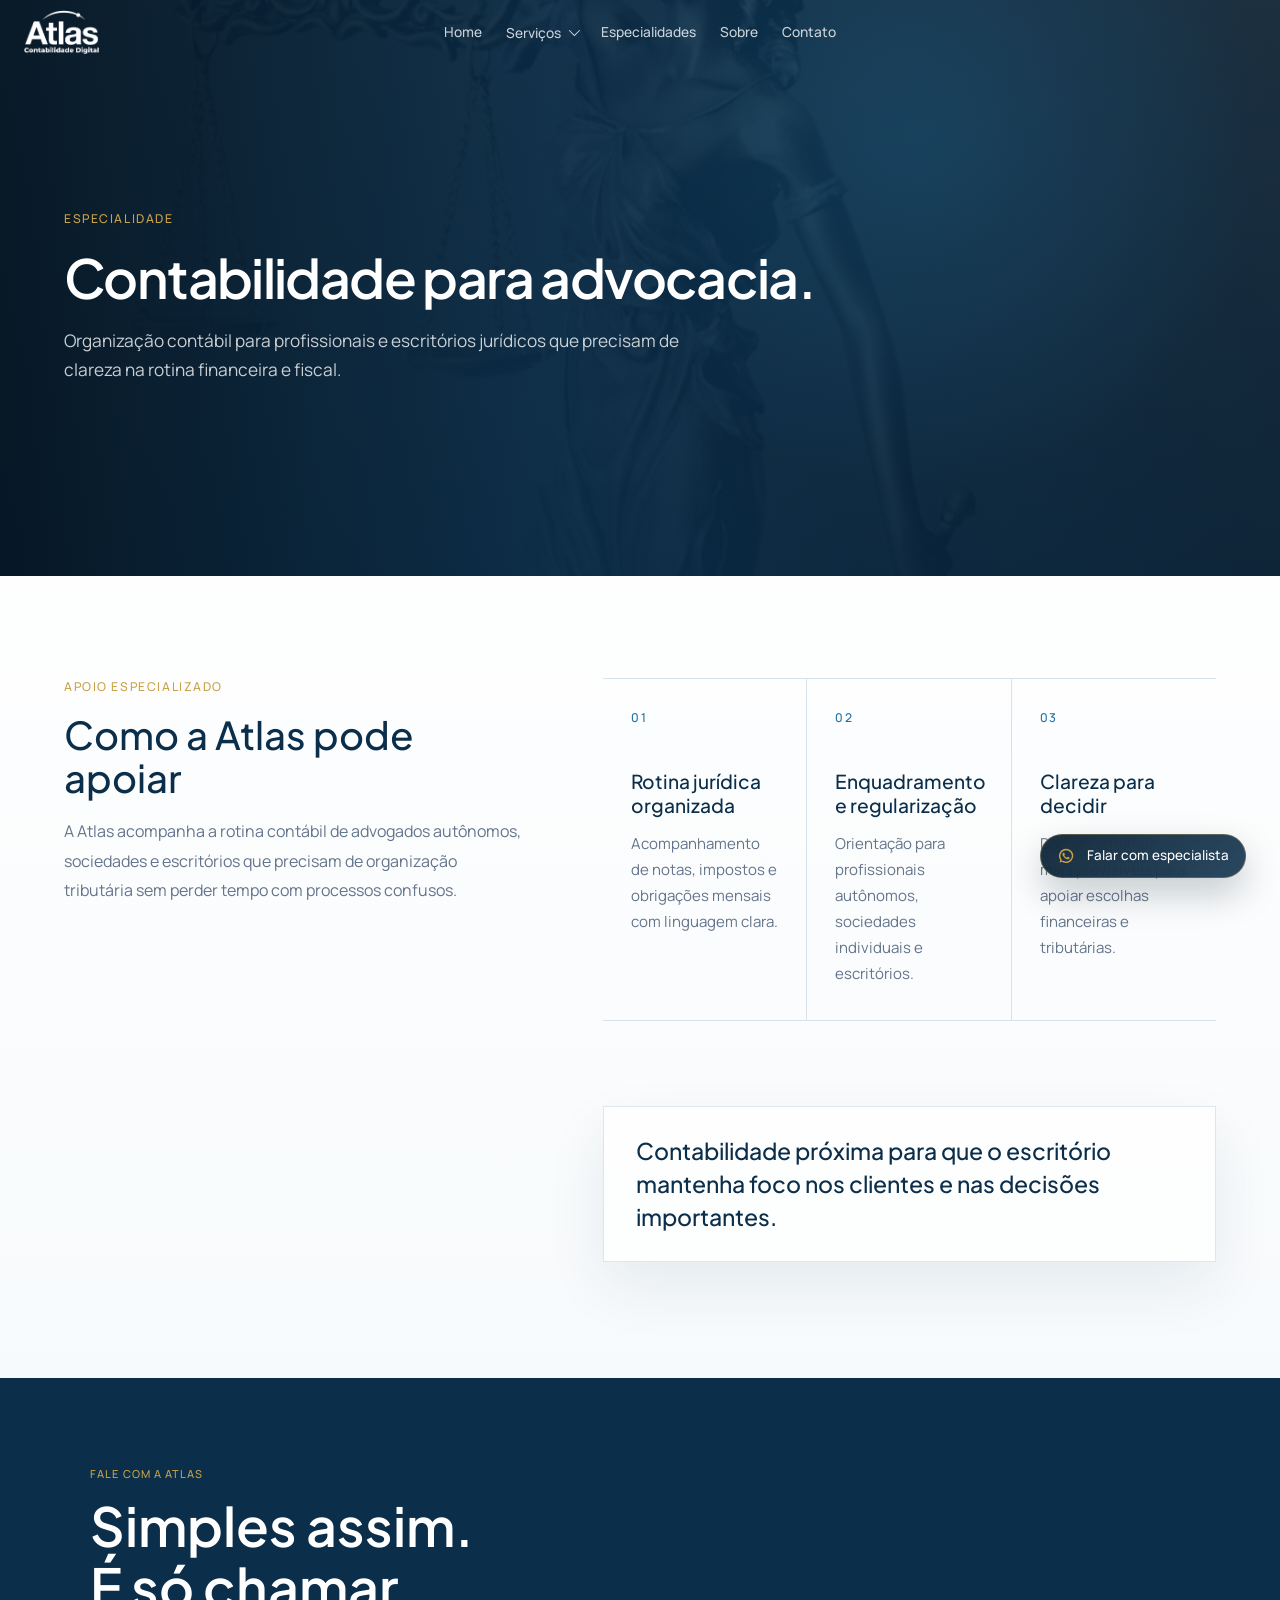
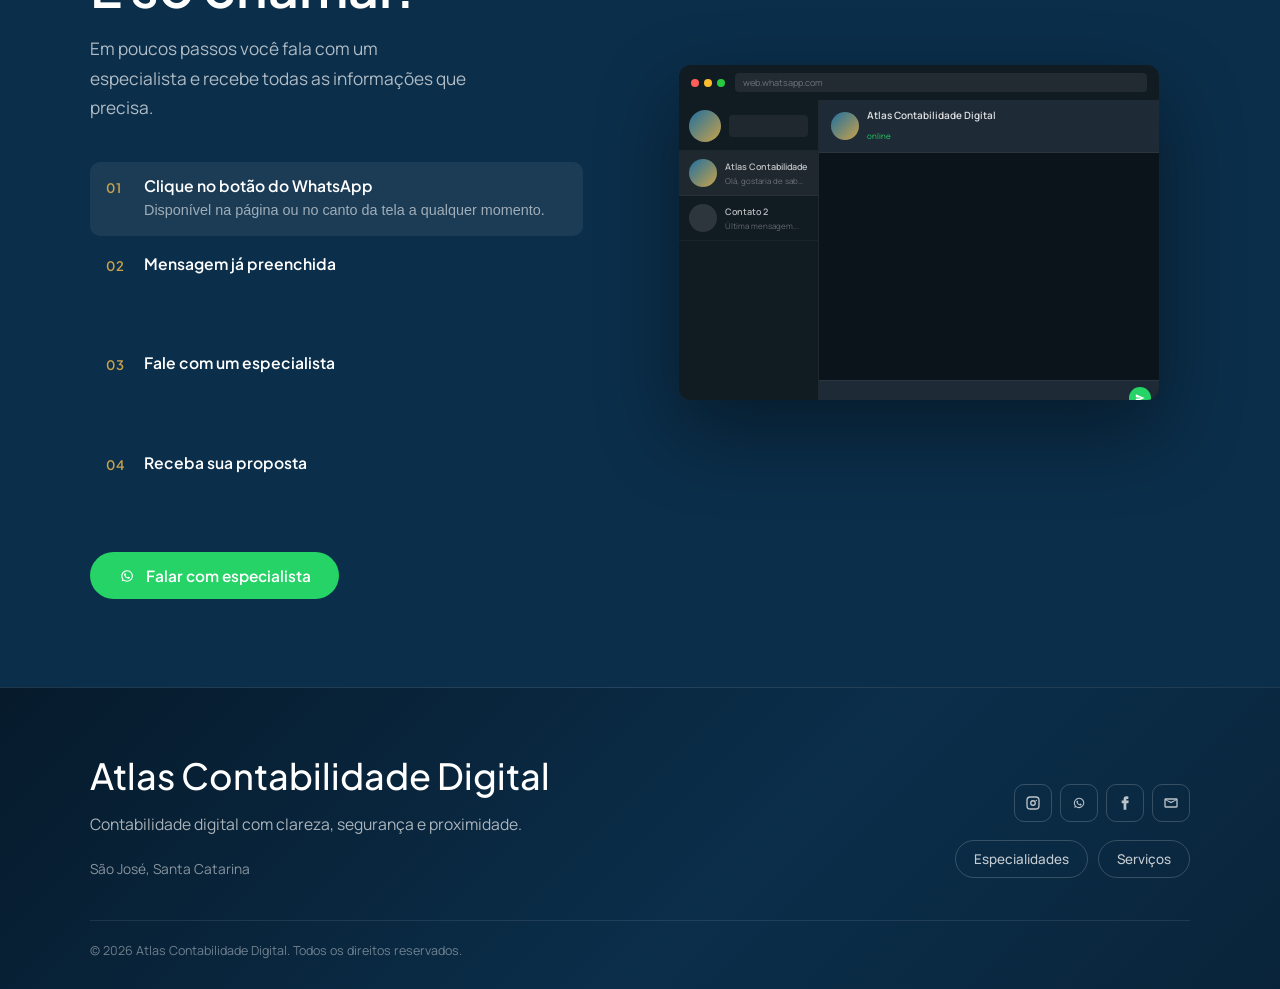
==== especialidade-advocacia.html @ d846582b "paginas extras criadas" ====
<!DOCTYPE html>
<html lang="pt-BR">
<head>
  <meta charset="UTF-8">
  <meta name="viewport" content="width=device-width, initial-scale=1.0">
  <title>Advocacia | Atlas Contabilidade Digital</title>
  <link rel="preconnect" href="https://fonts.googleapis.com">
  <link rel="preconnect" href="https://fonts.gstatic.com" crossorigin>
  <link href="https://fonts.googleapis.com/css2?family=Manrope:wght@400;500&family=Plus+Jakarta+Sans:wght@500;600&display=swap" rel="stylesheet">
  <link rel="stylesheet" href="css/style.css">
</head>
<body class="is-loading">
  <main class="specialty-page">
    <section class="specialty-page__hero" style="--specialty-hero-image: url('../assets/especialidades/advocacia.png');" aria-labelledby="page-title">
      <div class="specialty-page__hero-inner">
        <p class="specialty-page__eyebrow">Especialidade</p>
        <h1 class="specialty-page__title" id="page-title">Contabilidade para advocacia.</h1>
        <p class="specialty-page__text">Organiza&ccedil;&atilde;o cont&aacute;bil para profissionais e escrit&oacute;rios jur&iacute;dicos que precisam de clareza na rotina financeira e fiscal.</p>
      </div>
    </section>

    <section class="specialty-page__content" aria-labelledby="support-title">
      <div class="specialty-page__content-inner">
        <div class="specialty-page__intro">
          <p class="specialty-page__section-label">Apoio especializado</p>
          <h2 id="support-title">Como a Atlas pode apoiar</h2>
          <p>A Atlas acompanha a rotina cont&aacute;bil de advogados aut&ocirc;nomos, sociedades e escrit&oacute;rios que precisam de organiza&ccedil;&atilde;o tribut&aacute;ria sem perder tempo com processos confusos.</p>
        </div>

        <div class="specialty-page__points">
          <article>
            <span>01</span>
            <h3>Rotina jur&iacute;dica organizada</h3>
            <p>Acompanhamento de notas, impostos e obriga&ccedil;&otilde;es mensais com linguagem clara.</p>
          </article>
          <article>
            <span>02</span>
            <h3>Enquadramento e regulariza&ccedil;&atilde;o</h3>
            <p>Orienta&ccedil;&atilde;o para profissionais aut&ocirc;nomos, sociedades individuais e escrit&oacute;rios.</p>
          </article>
          <article>
            <span>03</span>
            <h3>Clareza para decidir</h3>
            <p>Dados cont&aacute;beis mais previs&iacute;veis para apoiar escolhas financeiras e tribut&aacute;rias.</p>
          </article>
        </div>

        <aside class="specialty-page__highlight">
          <p>Contabilidade pr&oacute;xima para que o escrit&oacute;rio mantenha foco nos clientes e nas decis&otilde;es importantes.</p>
        </aside>
      </div>
    </section>
  </main>
  <script src="js/layout.js"></script>
  <script src="js/script.js"></script>
</body>
</html>
---- css/style.css ----
:root {
  --color-primary: #0B2E4A;
  --color-secondary: #1F6F9F;
  --color-accent: #C9A24A;
  --color-background: #F7FAFC;
  --color-surface: #FFFFFF;
  --color-text: #1B2630;
  --color-muted: #64748B;
  --color-border: #D8E2EA;
  --font-heading: "Plus Jakarta Sans", Arial, sans-serif;
  --font-body: "Manrope", Arial, sans-serif;
}

* {
  box-sizing: border-box;
}

html {
  scroll-behavior: smooth;
  overflow-x: clip;
}

body {
  margin: 0;
  font-family: var(--font-body);
  font-weight: 400;
  color: var(--color-text);
  background-color: var(--color-background);
  overflow-x: clip;
}

body.is-loading {
  overflow: hidden;
}

a {
  color: inherit;
  text-decoration: none;
}

a:focus-visible,
button:focus-visible {
  outline: 3px solid var(--color-accent);
  outline-offset: 4px;
}

@keyframes fadeSlideDown {
  from {
    opacity: 0;
    transform: translateY(-14px);
  }

  to {
    opacity: 1;
    transform: translateY(0);
  }
}

@keyframes fadeSlideUp {
  from {
    opacity: 0;
    transform: translateY(16px);
  }

  to {
    opacity: 1;
    transform: translateY(0);
  }
}

@keyframes heroMediaReveal {
  from {
    opacity: 0;
    transform: translateY(20px) scale(0.98);
  }

  to {
    opacity: 1;
    transform: translateY(0) scale(1);
  }
}

@keyframes heroSlideEnter {
  0% {
    opacity: 1;
    filter: saturate(0.4) brightness(0.52) blur(0.5px);
    transform: translate3d(calc(-50% + 92%), -50%, -60px) scale(0.72);
    animation-timing-function: cubic-bezier(0.4, 0, 0.6, 1);
  }

  28% {
    opacity: 1;
    filter: saturate(0.5) brightness(0.63) blur(0.1px);
    transform: translate3d(calc(-50% + 90%), -50%, 5px) scale(0.88);
    animation-timing-function: cubic-bezier(0.25, 0.46, 0.35, 1);
  }

  100% {
    opacity: 1;
    filter: saturate(1) brightness(1) blur(0px);
    transform: translate3d(-50%, -50%, 0px) scale(1);
  }
}

@keyframes heroSlideShrink {
  0% {
    opacity: 1;
    filter: saturate(1) brightness(1) blur(0px);
    transform: translate3d(-50%, -50%, 0px) scale(1);
  }

  100% {
    opacity: 1;
    filter: saturate(1) brightness(1) blur(0px);
    transform: translate3d(-50%, -50%, -30px) scale(0.8);
  }
}

@keyframes heroNextSlideReveal {
  from {
    opacity: 1;
    filter: saturate(0.35) brightness(0.48) blur(0.5px);
    transform: translate3d(calc(-50% + 160%), -50%, -60px) scale(0.64);
  }

  to {
    opacity: 1;
    filter: saturate(0.35) brightness(0.48) blur(0.5px);
    transform: translate3d(calc(-50% + 92%), -50%, -60px) scale(0.72);
  }
}

@keyframes heroSlidePushLeft {
  0% {
    opacity: 1;
    filter: saturate(1) brightness(1) blur(0px);
    transform: translate3d(-50%, -50%, -30px) scale(0.8);
  }

  100% {
    opacity: 1;
    filter: saturate(0.4) brightness(0.52) blur(0.5px);
    transform: translate3d(calc(-50% - 92%), -50%, -60px) scale(0.72);
  }
}

@keyframes heroSlideEject {
  0% {
    opacity: 1;
    filter: saturate(0.4) brightness(0.52) blur(0.5px);
    transform: translate3d(calc(-50% - 92%), -50%, -60px) scale(0.72);
  }

  100% {
    opacity: 0;
    filter: saturate(0.05) brightness(0.15) blur(2px);
    transform: translate3d(calc(-50% - 140%), -50%, -60px) scale(0.52);
  }
}

@keyframes reviewSoftReveal {
  0% {
    opacity: 0;
    filter: saturate(0.9);
    transform: translate3d(-50%, 8px, 0) scaleX(0.96) scaleY(0.08);
  }

  100% {
    opacity: 1;
    filter: saturate(1);
    transform: translate3d(-50%, 0, 0) scaleX(1) scaleY(1);
  }
}

@keyframes reviewSoftRevealMobile {
  0% {
    opacity: 0;
    filter: saturate(0.9);
    transform: translate3d(0, 8px, 0) scaleX(0.96) scaleY(0.08);
  }

  100% {
    opacity: 1;
    filter: saturate(1);
    transform: translate3d(0, 0, 0) scaleX(1) scaleY(1);
  }
}

@keyframes reviewSoftHide {
  0% {
    opacity: 1;
    filter: saturate(1);
    transform: translate3d(-50%, 0, 0) scaleX(1) scaleY(1);
  }

  45% {
    opacity: 1;
    filter: saturate(1);
    transform: translate3d(-50%, -10px, 50px) scaleX(1.02) scaleY(1.02);
  }

  100% {
    opacity: 0;
    filter: saturate(0.9);
    transform: translate3d(-50%, -14px, 50px) scaleX(0.96) scaleY(0.06);
  }
}

@keyframes reviewSoftHideMobile {
  0% {
    opacity: 1;
    filter: saturate(1);
    transform: translate3d(0, 0, 0) scaleX(1) scaleY(1);
  }

  45% {
    opacity: 1;
    filter: saturate(1);
    transform: translate3d(0, -10px, 50px) scaleX(1.02) scaleY(1.02);
  }

  100% {
    opacity: 0;
    filter: saturate(0.9);
    transform: translate3d(0, -14px, 50px) scaleX(0.96) scaleY(0.06);
  }
}

@keyframes institutionalTextReveal {
  from {
    opacity: 0;
    transform: translateY(22px);
  }

  to {
    opacity: 1;
    transform: translateY(0);
  }
}

@keyframes institutionalPanelReveal {
  from {
    opacity: 0;
    transform: translateY(22px);
  }

  to {
    opacity: 1;
    transform: translateY(0);
  }
}

@keyframes institutionalControlsReveal {
  from {
    opacity: 0;
    transform: translate(-50%, 22px);
  }

  to {
    opacity: 1;
    transform: translate(-50%, 0);
  }
}

@keyframes institutionalLineReveal {
  from {
    opacity: 0;
    transform: scaleY(0);
  }

  to {
    opacity: 1;
    transform: scaleY(1);
  }
}

@keyframes institutionalSlideReveal {
  from {
    filter: blur(5px) saturate(0.96) contrast(1.04);
    transform: scale(1.04);
  }

  to {
    filter: blur(0) saturate(0.96) contrast(1.04);
    transform: scale(1);
  }
}

@keyframes institutionalSlideLeave {
  from {
    opacity: 1;
    filter: blur(0) saturate(0.96) contrast(1.04);
    transform: scale(1);
  }

  to {
    opacity: 0;
    filter: blur(5px) saturate(0.96) contrast(1.04);
    transform: scale(1.025);
  }
}

@keyframes institutionalBackgroundReveal {
  from {
    filter: blur(8px) saturate(0.96) contrast(1.04);
    transform: scale(1.65);
  }

  to {
    filter: blur(0) saturate(0.96) contrast(1.04);
    transform: scale(1.08);
  }
}

@keyframes marqueeSlide {
  from {
    transform: translateX(0);
  }

  to {
    transform: translateX(-50%);
  }
}

@keyframes specialtyHeaderReveal {
  from {
    opacity: 0;
    transform: translateY(18px);
  }

  to {
    opacity: 1;
    transform: translateY(0);
  }
}

@keyframes specialtyStageReveal {
  from {
    opacity: 0;
    transform: translateY(26px) scale(0.985);
  }

  to {
    opacity: 1;
    transform: translateY(0) scale(1);
  }
}

@keyframes specialtyCardReveal {
  from {
    opacity: 0;
    filter: saturate(0.82) blur(3px);
    transform: translateY(26px) scale(0.96);
  }

  to {
    opacity: 1;
    filter: saturate(1) blur(0);
    transform: translateY(0) scale(1);
  }
}

@keyframes innerHeroImageReveal {
  from {
    opacity: 0.28;
    filter: blur(5px) saturate(0.72) contrast(1.02);
    transform: scale(1.08);
  }

  to {
    opacity: 0.46;
    filter: blur(0) saturate(0.82) contrast(1.08);
    transform: scale(1);
  }
}

@keyframes innerHeroImageRevealMobile {
  from {
    opacity: 0.2;
    filter: blur(4px) saturate(0.72) contrast(1.02);
    transform: scale(1.06);
  }

  to {
    opacity: 0.34;
    filter: blur(0) saturate(0.82) contrast(1.08);
    transform: scale(1);
  }
}

@keyframes innerHeroTextReveal {
  from {
    opacity: 0;
    transform: translateY(22px);
  }

  to {
    opacity: 1;
    transform: translateY(0);
  }
}

@keyframes innerContentReveal {
  from {
    opacity: 0;
    transform: translateY(28px);
  }

  to {
    opacity: 1;
    transform: translateY(0);
  }
}

@keyframes loaderLogoReveal {
  0% {
    opacity: 0;
    transform: translateY(10px) scale(0.94);
  }

  35%,
  72% {
    opacity: 1;
    transform: translateY(0) scale(1);
  }

  100% {
    opacity: 0;
    transform: translateY(-8px) scale(0.98);
  }
}

.page-loader {
  position: fixed;
  inset: 0;
  z-index: 100;
  display: grid;
  place-items: center;
  background:
    radial-gradient(circle at 50% 42%, rgba(31, 111, 159, 0.28), transparent 28%),
    linear-gradient(135deg, #061a2b 0%, #0b2e4a 58%, #123f63 100%);
  opacity: 1;
  visibility: visible;
  transition: opacity 0.45s ease, visibility 0.45s ease;
}

.page-loader img {
  width: min(220px, 52vw);
  height: auto;
  filter: drop-shadow(0 18px 34px rgba(0, 0, 0, 0.24));
  animation: loaderLogoReveal 1.45s ease both;
}

body.is-loaded .page-loader {
  opacity: 0;
  visibility: hidden;
  pointer-events: none;
}

.site-header {
  position: fixed;
  top: 0;
  left: 0;
  right: 0;
  z-index: 10;
  display: flex;
  align-items: center;
  justify-content: space-between;
  gap: 14px;
  min-height: 64px;
  padding: 8px 18px;
  background-color: transparent;
  border-bottom: 1px solid transparent;
}

.site-header.is-scrolled {
  background: linear-gradient(90deg, rgba(7, 30, 49, 0.74), rgba(7, 30, 49, 0.48));
  backdrop-filter: blur(18px);
  border-color: rgba(255, 255, 255, 0.12);
  box-shadow: none;
}

.site-header.is-institutional {
  background: linear-gradient(90deg, rgba(7, 30, 49, 0.8), rgba(7, 30, 49, 0.5));
  backdrop-filter: blur(18px);
  border-color: rgba(255, 255, 255, 0.12);
  box-shadow: none;
}

.site-header.is-differentials {
  background: linear-gradient(90deg, rgba(6, 26, 43, 0.86) 0%, rgba(11, 46, 74, 0.74) 52%, rgba(9, 36, 58, 0.64) 100%);
  backdrop-filter: blur(18px);
  border-color: rgba(255, 255, 255, 0.1);
  box-shadow: none;
}

.site-header__brand {
  display: inline-flex;
  align-items: center;
  justify-self: start;
  width: fit-content;
  line-height: 0;
}

.site-header__brand:hover {
  opacity: 0.86;
  transform: translateY(-1px);
}

.site-header__brand img {
  display: block;
  width: auto;
  height: 42px;
  filter: brightness(0) invert(1);
}

.site-header__toggle {
  display: inline-flex;
  flex-direction: column;
  justify-content: center;
  gap: 5px;
  width: 42px;
  height: 42px;
  padding: 0;
  background: transparent;
  border: 1px solid rgba(255, 255, 255, 0.28);
  border-radius: 8px;
  cursor: pointer;
}

.site-header__toggle span {
  display: block;
  width: 21px;
  height: 2px;
  margin: 0 auto;
  background-color: var(--color-surface);
  border-radius: 999px;
}

.site-header.is-scrolled .site-header__toggle {
  border-color: rgba(255, 255, 255, 0.28);
}

.site-header.is-scrolled .site-header__toggle span {
  background-color: var(--color-surface);
}

.site-header__nav {
  position: absolute;
  top: 100%;
  left: 0;
  right: 0;
  display: none;
  flex-direction: column;
  gap: 4px;
  padding: 16px 20px 20px;
  background-color: var(--color-surface);
  border-bottom: 1px solid var(--color-border);
}

.site-header__nav.is-open {
  display: flex;
}

.site-header.is-scrolled .site-header__nav.is-open {
  background-color: rgba(11, 46, 74, 0.96);
  border-color: rgba(255, 255, 255, 0.12);
}

.site-header__nav a,
.site-header__dropdown-button {
  position: relative;
  display: inline-flex;
  align-items: center;
  padding: 10px 0;
  color: var(--color-muted);
  font-family: inherit;
  font-size: 1rem;
  font-weight: 500;
  letter-spacing: 0;
  background: transparent;
  border: 0;
  cursor: pointer;
  transition: color 0.2s ease, transform 0.2s ease;
}

.site-header__dropdown {
  position: relative;
}

.site-header__dropdown-button::after {
  content: "";
  width: 7px;
  height: 7px;
  margin-left: 8px;
  border-right: 1.5px solid currentColor;
  border-bottom: 1.5px solid currentColor;
  transform: rotate(45deg) translateY(-2px);
  transition: transform 0.2s ease;
}

.site-header__dropdown.is-open .site-header__dropdown-button::after {
  transform: rotate(225deg) translate(-2px, -1px);
}

.site-header__nav > a::after,
.site-header__dropdown-button::before {
  content: "";
  position: absolute;
  left: 0;
  bottom: 4px;
  width: 100%;
  height: 2px;
  background-color: var(--color-secondary);
  border-radius: 999px;
  transform: scaleX(0);
  transform-origin: center;
  transition: transform 0.2s ease;
}

.site-header__nav a:hover,
.site-header__dropdown-button:hover {
  color: var(--color-secondary);
  transform: translateY(-1px);
}

.site-header__nav > a:hover::after,
.site-header__dropdown-button:hover::before {
  transform: scaleX(1);
}

.site-header__dropdown-menu {
  display: none;
  flex-direction: column;
  gap: 2px;
  padding: 8px 0 0 14px;
}

.site-header__dropdown.is-open .site-header__dropdown-menu {
  display: flex;
}

.site-header__dropdown-menu a {
  padding: 8px 0;
  font-size: 0.94rem;
  font-weight: 500;
}

.site-header.is-scrolled .site-header__dropdown-menu a {
  color: rgba(255, 255, 255, 0.78);
}

.site-header__client {
  display: none;
  align-items: center;
  justify-content: center;
  min-height: 36px;
  padding: 0 18px;
  color: var(--color-primary);
  font-size: 0.84rem;
  font-weight: 500;
  background-color: var(--color-surface);
  border: 1px solid var(--color-surface);
  border-radius: 999px;
  transition: color 0.2s ease, border-color 0.2s ease, background-color 0.2s ease;
}

.site-header__social {
  display: none;
  align-items: center;
  gap: 7px;
  margin-left: auto;
}

.site-header__social a {
  display: inline-flex;
  align-items: center;
  justify-content: center;
  width: 36px;
  height: 36px;
  color: rgba(255, 255, 255, 0.72);
  border: 1px solid rgba(255, 255, 255, 0.2);
  border-radius: 8px;
  transition: color 0.2s ease, border-color 0.2s ease, transform 0.2s ease;
}

.site-header__social a:hover {
  color: var(--color-surface);
  border-color: rgba(255, 255, 255, 0.5);
  transform: translateY(-1px);
}

.site-header__social svg {
  width: 17px;
  height: 17px;
}

.site-header__client:hover {
  color: var(--color-primary);
  background-color: rgba(255, 255, 255, 0.86);
  border-color: rgba(255, 255, 255, 0.86);
}

.site-header.is-scrolled .site-header__nav > a,
.site-header.is-scrolled .site-header__dropdown-button,
.site-header.is-scrolled .site-header__client {
  color: var(--color-surface);
}

.site-header.is-scrolled .site-header__client {
  color: var(--color-primary);
  background-color: var(--color-surface);
  border-color: var(--color-surface);
}

.site-header.is-scrolled .site-header__client:hover {
  color: var(--color-primary);
  background-color: rgba(255, 255, 255, 0.86);
  border-color: rgba(255, 255, 255, 0.86);
}

.site-header__cta {
  display: inline-flex;
  align-items: center;
  justify-content: center;
  min-height: 40px;
  margin-top: 8px;
  padding: 0 16px;
  color: var(--color-primary) !important;
  background-color: rgba(201, 162, 74, 0.16);
  border: 1px solid rgba(201, 162, 74, 0.5);
  border-radius: 8px;
}

.site-header__cta:hover {
  background-color: var(--color-accent);
  color: var(--color-surface) !important;
}

.hero {
  position: relative;
  isolation: isolate;
  display: grid;
  gap: 42px;
  min-height: 100vh;
  padding: 118px 20px 88px;
  overflow: hidden;
  background:
    radial-gradient(circle at var(--hero-x, 50%) var(--hero-y, 30%), rgba(31, 111, 159, 0.5), transparent 28%),
    linear-gradient(135deg, #061a2b 0%, #0b2e4a 44%, #123f63 100%);
}

.hero::before {
  content: "";
  position: absolute;
  inset: 0;
  z-index: -2;
  background:
    linear-gradient(120deg, rgba(255, 255, 255, 0.08), transparent 32%),
    radial-gradient(circle at 82% 18%, rgba(201, 162, 74, 0.2), transparent 24%);
}

.hero__background {
  position: absolute;
  inset: 0;
  z-index: -1;
  background-image:
    linear-gradient(rgba(255, 255, 255, 0.035) 1px, transparent 1px),
    linear-gradient(90deg, rgba(255, 255, 255, 0.035) 1px, transparent 1px);
  background-size: 54px 54px;
  mask-image: linear-gradient(to bottom, rgba(0, 0, 0, 0.95), transparent 90%);
}

.hero__content {
  max-width: 600px;
  align-self: center;
}

.hero__eyebrow,
.hero__title,
.hero__text,
.hero__actions {
  animation: fadeSlideUp 0.9s cubic-bezier(0.22, 1, 0.36, 1) both;
}

.hero__eyebrow {
  margin: 0 0 18px;
  color: rgba(255, 255, 255, 0.72);
  font-size: 0.8rem;
  font-weight: 500;
  text-transform: uppercase;
  animation-delay: 1.32s;
}

.hero__title {
  margin: 0;
  max-width: 620px;
  color: var(--color-surface);
  font-family: var(--font-heading);
  font-size: clamp(2.35rem, 7vw, 4.2rem);
  line-height: 1.04;
  font-weight: 600;
  letter-spacing: 0;
  animation-delay: 1.42s;
}

.hero__title-highlight {
  color: transparent;
  background: linear-gradient(120deg, #78c8ff 0%, #1f9fe5 48%, #d8efff 100%);
  background-clip: text;
  -webkit-background-clip: text;
}

.hero__text {
  max-width: 560px;
  margin: 22px 0 0;
  color: rgba(255, 255, 255, 0.74);
  font-size: 1.02rem;
  line-height: 1.7;
  animation-delay: 1.52s;
}

.hero__actions {
  display: flex;
  flex-wrap: wrap;
  gap: 12px;
  margin-top: 32px;
  animation-delay: 1.62s;
}

.hero__button {
  display: inline-flex;
  align-items: center;
  justify-content: center;
  min-height: 46px;
  padding: 0 20px;
  font-size: 0.94rem;
  font-weight: 500;
  border-radius: 999px;
  transition: transform 0.2s ease, background-color 0.2s ease, border-color 0.2s ease, color 0.2s ease;
}

.hero__button:hover {
  transform: translateY(-2px);
}

.hero__button--primary {
  color: var(--color-primary);
  background-color: var(--color-surface);
  border: 1px solid var(--color-surface);
}

.hero__button--secondary {
  color: var(--color-surface);
  background-color: rgba(255, 255, 255, 0.08);
  border: 1px solid rgba(255, 255, 255, 0.22);
}

.hero__media {
  width: 100%;
  align-self: center;
}

.hero__carousel {
  position: relative;
  margin: 0 auto;
  margin-right: 20%;
  animation: heroMediaReveal 1.05s cubic-bezier(0.22, 1, 0.36, 1) 1.45s both;
}

.hero__slides {
  position: relative;
  min-height: 330px;
  overflow: visible;
  perspective: 900px;
}

.hero__slide {
  position: absolute;
  top: 50%;
  left: 50%;
  z-index: 1;
  width: 74%;
  height: 92%;
  object-fit: cover;
  opacity: 0;
  border: 1px solid rgba(255, 255, 255, 0.14);
  border-radius: 14px;
  box-shadow: 0 18px 42px rgba(0, 0, 0, 0.14);
  filter: saturate(0.35) brightness(0.48) blur(0.5px);
  transform: translate3d(-50%, -50%, -60px) scale(0.72);
  will-change: transform, opacity, filter;
  transition: none;
}

.hero__slide.is-active {
  z-index: 3;
  opacity: 1;
  filter: saturate(1) brightness(1) blur(0px);
  transform: translate3d(-50%, -50%, 0px) scale(1);
  box-shadow: 0 28px 64px rgba(0, 0, 0, 0.22);
  animation: heroSlideEnter 1.5s linear both;
}

.hero__slide.is-shrinking {
  z-index: 5;
  animation: heroSlideShrink 0.26s cubic-bezier(0.33, 1, 0.68, 1) both;
}

.hero__slide.is-previous {
  z-index: 2;
  opacity: 1;
  filter: saturate(0.4) brightness(0.52) blur(0.5px);
  transform: translate3d(calc(-50% - 92%), -50%, -60px) scale(0.72);
  animation: heroSlidePushLeft 0.68s cubic-bezier(0.4, 0, 0.75, 1) both;
}

.hero__slide.is-ejecting {
  z-index: 1;
  pointer-events: none;
  animation: heroSlideEject 0.74s cubic-bezier(0.4, 0.1, 0.75, 1) both;
}

.hero__slide.is-next {
  z-index: 2;
  opacity: 1;
  filter: saturate(0.35) brightness(0.48) blur(0.5px);
  transform: translate3d(calc(-50% + 92%), -50%, -60px) scale(0.72);
  animation: heroNextSlideReveal 1.12s cubic-bezier(0.25, 0.46, 0.35, 1) both;
}

.hero__review {
  position: absolute;
  top: calc(100% - 24px);
  left: 50%;
  z-index: 1;
  width: min(84%, 390px);
  min-height: 140px;
  padding: 16px 18px;
  color: var(--color-text);
  background-color: rgba(255, 255, 255, 0.92);
  border: 1px solid rgba(255, 255, 255, 0.72);
  border-radius: 13px;
  box-shadow: 0 18px 44px rgba(11, 46, 74, 0.2);
  opacity: 0;
  filter: saturate(0.88);
  pointer-events: none;
  transform: translate3d(-50%, 8px, 0) scaleX(0.96) scaleY(0.08);
  transform-origin: center;
  transition:
    opacity 0.34s ease,
    transform 0.48s cubic-bezier(0.4, 0, 0.2, 1),
    filter 0.34s ease;
  will-change: transform, opacity;
}

.hero__review.is-active {
  z-index: 5;
  opacity: 1;
  filter: saturate(1);
  pointer-events: auto;
  transform: translate3d(-50%, 0, 0) scaleX(1) scaleY(1);
  animation: reviewSoftReveal 0.58s cubic-bezier(0.22, 1, 0.36, 1) 0.06s both;
}

.hero__review.is-previous {
  z-index: 2;
  opacity: 0;
  visibility: hidden;
  transform: translate3d(-50%, 8px, 0) scaleX(0.96) scaleY(0.08);
}

.hero__review.is-next {
  z-index: 2;
  opacity: 0;
  visibility: hidden;
  transform: translate3d(-50%, 8px, 0) scaleX(0.96) scaleY(0.08);
}

.hero__review.is-waiting {
  z-index: 1;
  opacity: 0;
  pointer-events: none;
  transform: translate3d(-50%, 8px, 0) scaleX(0.96) scaleY(0.08);
}

.hero__review.is-leaving {
  z-index: 6;
  opacity: 1;
  pointer-events: none;
  transform: translate3d(-50%, 0, 0) scaleX(1) scaleY(1);
  animation: reviewSoftHide 0.48s cubic-bezier(0.25, 0, 0.3, 1) both;
}

.hero__review-rating {
  color: var(--color-accent);
  font-size: 0.82rem;
  letter-spacing: 2px;
}

.hero__review p {
  margin: 12px 0 14px;
  font-size: 0.86rem;
  line-height: 1.55;
}

.hero__review strong,
.hero__review span {
  display: block;
}

.hero__review strong {
  color: var(--color-primary);
  font-size: 0.84rem;
}

.hero__review span {
  margin-top: 3px;
  color: var(--color-muted);
  font-size: 0.76rem;
}

.institutional-section {
  position: relative;
  isolation: isolate;
  display: flex;
  align-items: center;
  min-height: 86vh;
  padding: 96px 20px;
  overflow: hidden;
  color: var(--color-surface);
  background-color: var(--color-primary);
}

.institutional-section__background,
.institutional-section__overlay {
  position: absolute;
  inset: 0;
}

.institutional-section__background {
  z-index: -2;
  transform: scale(1.65);
  transform-origin: center;
  filter: blur(8px) saturate(0.96) contrast(1.04);
  will-change: filter, transform;
}

.institutional-section__slide {
  position: absolute;
  inset: 0;
  width: 100%;
  height: 100%;
  object-fit: cover;
  object-position: center;
  opacity: 0;
  z-index: 0;
  transform: scale(1.04);
  filter: blur(5px) saturate(0.96) contrast(1.04);
  transition: opacity 1.9s ease, filter 1.9s ease, transform 1.9s ease;
}

.institutional-section__slide.is-active {
  opacity: 1;
  z-index: 2;
  transition: filter 3.2s ease, transform 3.2s ease;
  animation: institutionalSlideReveal 3.2s ease both;
}

.institutional-section__slide.is-leaving {
  z-index: 3;
  opacity: 1;
  filter: blur(0) saturate(0.96) contrast(1.04);
  transform: scale(1);
  transition: opacity 1.9s ease, filter 1.9s ease, transform 1.9s ease;
}

.institutional-section__slide.is-leaving-out {
  animation: institutionalSlideLeave 1.9s ease both;
}

.institutional-section.is-visible .institutional-section__background {
  animation: institutionalBackgroundReveal 1.7s ease-out both;
}

.institutional-section__overlay {
  z-index: -1;
  background:
    linear-gradient(90deg, rgba(6, 26, 43, 0.76) 0%, rgba(6, 26, 43, 0.46) 38%, rgba(6, 26, 43, 0.18) 72%),
    radial-gradient(circle at center, rgba(6, 26, 43, 0.14) 0%, rgba(6, 26, 43, 0.42) 74%),
    linear-gradient(180deg, rgba(6, 26, 43, 0.22) 0%, rgba(6, 26, 43, 0.36) 48%, rgba(6, 26, 43, 0.82) 100%);
}

.institutional-section__layout {
  position: relative;
  z-index: 1;
  display: grid;
  grid-template-columns: minmax(300px, 420px) minmax(0, 1fr);
  align-items: center;
  width: 100%;
  height: 100%;
  margin: 0 auto;
}

.institutional-section__stats {
  padding: 56px 44px;
  height: 100%;
  display: flex;
  flex-direction: column;
  justify-content: flex-end;
  opacity: 0;
  transform: translateY(22px);
}

.institutional-section__stats-label {
  font-size: 11px;
  font-weight: 500;
  letter-spacing: 0.1em;
  text-transform: uppercase;
  color: rgba(255, 255, 255, 0.38);
  margin: 0 0 14px;
}

.institutional-section__stats-big {
  font-size: clamp(3.2rem, 6vw, 5rem);
  font-weight: 700;
  color: var(--color-surface);
  font-family: var(--font-heading);
  line-height: 1;
  margin: 0 0 6px;
}

.institutional-section__stat-accent {
  color: var(--color-accent);
}

.institutional-section__stats-sub {
  font-size: 13px;
  color: rgba(255, 255, 255, 0.45);
  margin: 0 0 22px;
}

.institutional-section__stats-divider {
  width: 100%;
  height: 0.5px;
  background: rgba(255, 255, 255, 0.12);
  margin: 0 0 20px;
}

.institutional-section__stats-row {
  display: flex;
  gap: 24px;
}

.institutional-section__stat-mini {
  flex: 1;
}

.institutional-section__stat-mini-num {
  min-height: clamp(1.2rem, 2vw, 1.5rem);
  display: flex;
  align-items: flex-end;
  font-size: clamp(1.2rem, 2vw, 1.5rem);
  font-weight: 600;
  color: var(--color-surface);
  font-family: var(--font-heading);
  line-height: 1;
  margin: 0 0 4px;
}

.institutional-section__stat-mini-num--sm {
  font-size: clamp(0.9rem, 1.4vw, 1.1rem);
}

.institutional-section__stat-accent-sm {
  color: var(--color-accent);
  font-size: 0.75em;
}

.institutional-section__stat-mini-desc {
  font-size: clamp(0.78rem, 1vw, 0.88rem);
  color: rgba(255, 255, 255, 0.58);
  margin: 0;
  line-height: 1.35;
}

.institutional-section__content {
  display: grid;
  align-content: end;
  gap: 10px;
  max-width: 560px;
  min-height: 180px;
  margin-left: auto;
  text-align: right;
}

.institutional-section__content p {
  margin: 0;
  color: rgba(255, 255, 255, 0.78);
  font-family: var(--font-heading);
  font-size: clamp(1.25rem, 4vw, 2.5rem);
  font-weight: 500;
  line-height: 1.08;
}

.institutional-section__content,
.institutional-section__controls {
  opacity: 0;
  transform: translateY(22px);
}

.institutional-section.is-visible .institutional-section__stats {
  animation: institutionalPanelReveal 0.72s ease 0.28s both;
}

.institutional-section.is-visible .institutional-section__content,
.institutional-section.is-visible .institutional-section__controls {
  animation: institutionalTextReveal 0.72s ease both;
}

.institutional-section.is-visible .institutional-section__content {
  animation-delay: 0.46s;
}

.institutional-section.is-visible .institutional-section__controls {
  animation-delay: 0.58s;
}

.institutional-section.is-visible .institutional-section__controls {
  animation-name: institutionalControlsReveal;
}

.institutional-section__controls {
  position: absolute;
  z-index: 2;
  bottom: 24px;
  margin: 0;
}

.institutional-section__controls {
  left: 50%;
  right: auto;
  display: inline-flex;
  align-items: center;
  gap: 14px;
  transform: translate(-50%, 22px);
}

.institutional-section__counter {
  color: rgba(255, 255, 255, 0.62);
  font-size: 0.78rem;
  font-weight: 500;
}

.institutional-section__arrows {
  display: inline-flex;
  gap: 8px;
}

.institutional-section__control {
  display: inline-flex;
  align-items: center;
  justify-content: center;
  width: 28px;
  height: 34px;
  color: rgba(255, 255, 255, 0.78);
  font-family: var(--font-body);
  font-size: 1.15rem;
  background-color: transparent;
  border: 0;
  cursor: pointer;
  transition: color 0.2s ease, transform 0.2s ease;
}

.institutional-section__control:hover {
  color: var(--color-surface);
  transform: translateY(-1px);
}

.differentials-section {
  position: relative;
  overflow: hidden;
  min-height: 100vh;
  padding: 64px 20px;
  color: var(--color-surface);
  background:
    linear-gradient(135deg, #061a2b 0%, var(--color-primary) 58%, #09243a 100%);
}

.differentials-section::before {
  content: "";
  position: absolute;
  inset: 0;
  pointer-events: none;
  background:
    radial-gradient(circle at 18% 20%, rgba(31, 111, 159, 0.24), transparent 28%),
    radial-gradient(circle at 86% 16%, rgba(201, 162, 74, 0.14), transparent 20%);
}

.differentials-section::after {
  content: "";
  position: absolute;
  inset: 0;
  pointer-events: none;
  opacity: 0.24;
  background-image:
    linear-gradient(rgba(255, 255, 255, 0.035) 1px, transparent 1px),
    linear-gradient(90deg, rgba(255, 255, 255, 0.028) 1px, transparent 1px),
    radial-gradient(circle at 50% 50%, rgba(255, 255, 255, 0.08) 1px, transparent 1px);
  background-size: 68px 68px, 68px 68px, 18px 18px;
  mask-image: linear-gradient(to bottom, transparent 0%, #000 18%, #000 82%, transparent 100%);
}

.differentials-section__header,
.differentials-section__grid {
  position: relative;
  z-index: 1;
}

.differentials-section__header {
  max-width: 820px;
  margin: 0 auto 34px;
  text-align: center;
}

.differentials-section__eyebrow {
  margin: 0 0 16px;
  color: rgba(255, 255, 255, 0.68);
  font-size: 0.8rem;
  font-weight: 500;
  text-transform: uppercase;
}

.differentials-section__title {
  margin: 0;
  font-family: var(--font-heading);
  font-size: clamp(1.9rem, 6vw, 3.45rem);
  line-height: 1.04;
  font-weight: 500;
  letter-spacing: 0;
}

.differentials-section__grid {
  display: grid;
  max-width: 1180px;
  margin: 0 auto;
  border-top: 1px solid rgba(255, 255, 255, 0.14);
  border-bottom: 1px solid rgba(255, 255, 255, 0.14);
}

.differential-card {
  padding: 28px 0;
  opacity: 0;
  transform: translateY(24px);
}

.differential-card + .differential-card {
  border-top: 1px solid rgba(255, 255, 255, 0.14);
}

.differentials-section.is-visible .differential-card {
  animation: fadeSlideUp 0.72s ease both;
}

.differentials-section.is-visible .differential-card:nth-child(1) {
  animation-delay: 0.08s;
}

.differentials-section.is-visible .differential-card:nth-child(2) {
  animation-delay: 0.18s;
}

.differentials-section.is-visible .differential-card:nth-child(3) {
  animation-delay: 0.28s;
}

.differentials-section.is-visible .differential-card:nth-child(4) {
  animation-delay: 0.38s;
}

.differential-card__word {
  display: block;
  color: var(--color-surface);
  font-family: var(--font-heading);
  font-size: clamp(2.5rem, 14vw, 4.2rem);
  line-height: 0.95;
  font-weight: 600;
  letter-spacing: 0;
}

.differential-card p {
  max-width: 300px;
  margin: 18px 0 0;
  color: rgba(255, 255, 255, 0.68);
  font-size: 0.94rem;
  line-height: 1.62;
}

.differentials-marquee {
  position: relative;
  z-index: 1;
  display: grid;
  gap: 16px;
  width: 100%;
  min-width: 0;
  max-width: 1180px;
  margin: 22px auto 0;
  padding-top: 16px;
  overflow: hidden;
  border-top: 1px solid rgba(255, 255, 255, 0.12);
  opacity: 0;
  transform: translateY(18px);
}

.differentials-section.is-visible .differentials-marquee {
  animation: fadeSlideUp 0.72s ease 0.5s both;
}

.differentials-marquee::before,
.differentials-marquee::after {
  content: "";
  position: absolute;
  top: 42px;
  bottom: 0;
  z-index: 2;
  width: 56px;
  pointer-events: none;
}

.differentials-marquee::before {
  left: 0;
  background: linear-gradient(90deg, rgba(7, 31, 51, 0.86), transparent);
}

.differentials-marquee::after {
  right: 0;
  background: linear-gradient(270deg, rgba(7, 31, 51, 0.86), transparent);
}

.differentials-marquee__title {
  margin: 0;
  color: rgba(255, 255, 255, 0.52);
  font-size: 0.76rem;
  font-weight: 500;
  text-align: center;
}

.differentials-marquee__track {
  display: flex;
  min-width: 0;
  width: 200%;
  padding: 2px 0 4px;
  animation: marqueeSlide 22s linear infinite;
}

.differentials-marquee__group {
  display: flex;
  min-width: 0;
  flex: 0 0 50%;
  justify-content: space-around;
  gap: 24px;
  padding: 0 18px;
}

.differentials-marquee__group img {
  flex: 0 0 auto;
  display: block;
  width: auto;
  max-width: 170px;
  height: 44px;
  object-fit: contain;
  border: none;
  outline: none;
  box-shadow: none;
  background: transparent;
  opacity: 0.62;
  filter: brightness(0) invert(1);
  transition: opacity 0.2s ease;
}

.differentials-marquee__group img:hover {
  opacity: 0.78;
}

.specialties-section {
  padding: 80px 0 88px;
  background-color: var(--color-background);
  overflow: hidden;
}

.specialties-section__header {
  padding: 0 clamp(20px, 5vw, 80px);
  margin-bottom: 40px;
  display: flex;
  align-items: baseline;
  justify-content: space-between;
  gap: 16px;
  flex-wrap: wrap;
  opacity: 0;
  transform: translateY(18px);
}

.specialties-section.is-visible .specialties-section__header {
  animation: specialtyHeaderReveal 0.72s cubic-bezier(0.22, 1, 0.36, 1) both;
}

.specialties-section__eyebrow {
  font-size: 11px;
  font-weight: 500;
  letter-spacing: 0.1em;
  text-transform: uppercase;
  color: var(--color-accent);
  margin: 0;
}

.specialties-section__title {
  font-family: var(--font-heading);
  font-size: clamp(1.3rem, 2.4vw, 1.8rem);
  font-weight: 600;
  color: var(--color-primary);
  margin: 6px 0 0;
  line-height: 1.2;
}

.specialties-section__stage {
  position: relative;
  opacity: 0;
  transform: translateY(26px) scale(0.985);
  transform-origin: center bottom;
}

.specialties-section.is-visible .specialties-section__stage {
  animation: specialtyStageReveal 0.8s cubic-bezier(0.22, 1, 0.36, 1) 0.14s both;
}

.specialties-section__track {
  display: flex;
  gap: 16px;
  padding: 0 clamp(20px, 5vw, 80px);
  overflow-x: auto;
  scroll-behavior: smooth;
  scrollbar-width: none;
  -ms-overflow-style: none;
  cursor: grab;
  user-select: none;
}

.specialties-section__track::-webkit-scrollbar {
  display: none;
}

.specialties-section__track.is-dragging {
  cursor: grabbing;
  scroll-behavior: auto;
}

.specialty-card {
  position: relative;
  flex: 0 0 clamp(200px, 28vw, 320px);
  height: clamp(280px, 38vw, 440px);
  border-radius: 14px;
  overflow: hidden;
  cursor: pointer;
  opacity: 0;
  filter: saturate(0.82) blur(3px);
  transform: translateY(26px) scale(0.96);
  transform-origin: center bottom;
}

.specialty-card__anchor {
  position: relative;
  display: block;
  width: 100%;
  height: 100%;
  color: inherit;
}

.specialties-section.is-visible .specialty-card {
  animation: specialtyCardReveal 0.78s cubic-bezier(0.22, 1, 0.36, 1) both;
}

.specialties-section.is-visible .specialty-card:nth-child(2n) {
  animation-delay: 0.08s;
}

.specialties-section.is-visible .specialty-card:nth-child(3n) {
  animation-delay: 0.16s;
}

.specialties-section.is-visible .specialty-card:nth-child(4n) {
  animation-delay: 0.24s;
}

.specialty-card__image {
  position: absolute;
  inset: 0;
  width: 100%;
  height: 100%;
  object-fit: cover;
  transition: transform 0.6s cubic-bezier(0.16, 1, 0.3, 1);
}

.specialty-card:hover .specialty-card__image {
  transform: scale(1.04);
}

.specialty-card__overlay {
  position: absolute;
  inset: 0;
  background: linear-gradient(
    to bottom,
    rgba(11, 46, 74, 0) 30%,
    rgba(11, 46, 74, 0.72) 100%
  );
  transition: opacity 0.4s ease;
}

.specialty-card:hover .specialty-card__overlay {
  opacity: 1.15;
}

.specialty-card__body {
  position: absolute;
  bottom: 0;
  left: 0;
  right: 0;
  padding: 20px 20px 22px;
}

.specialty-card__name {
  font-family: var(--font-heading);
  font-size: clamp(1rem, 1.6vw, 1.2rem);
  font-weight: 600;
  color: var(--color-surface);
  margin: 0 0 6px;
  line-height: 1.2;
}

.specialty-card__link {
  font-size: 12px;
  font-weight: 500;
  color: rgba(255, 255, 255, 0.6);
  letter-spacing: 0.02em;
  transition: color 0.3s ease;
}

.specialty-card:hover .specialty-card__link {
  color: var(--color-accent);
}

.specialties-section__controls {
  position: absolute;
  top: 50%;
  left: 0;
  right: 0;
  transform: translateY(-50%);
  display: flex;
  justify-content: space-between;
  padding: 0 clamp(4px, 1.5vw, 20px);
  pointer-events: none;
}

.specialties-section__arrow {
  width: 36px;
  height: 36px;
  border-radius: 50%;
  border: 1px solid rgba(11, 46, 74, 0.18);
  background: rgba(255, 255, 255, 0.88);
  color: var(--color-primary);
  display: inline-flex;
  align-items: center;
  justify-content: center;
  cursor: pointer;
  pointer-events: all;
  transition: background 0.2s ease, border-color 0.2s ease, transform 0.2s ease;
  backdrop-filter: blur(6px);
}

.specialties-section__arrow:hover {
  background: var(--color-surface);
  border-color: rgba(11, 46, 74, 0.32);
  transform: scale(1.08);
}

.specialties-section__arrow svg {
  width: 16px;
  height: 16px;
}

@media (max-width: 520px) {
  .specialties-section {
    min-height: 68vh;
    padding: 72px 0 86px;
  }

  .specialties-section__header {
    flex-direction: column;
    gap: 6px;
    margin-bottom: 42px;
  }

  .specialties-section__track {
    padding: 0 20px;
  }

  .specialty-card {
    flex: 0 0 76vw;
    height: 68vw;
    min-height: 290px;
    max-height: 360px;
  }

  .specialties-section__arrow {
    width: 32px;
    height: 32px;
  }

  .specialties-section__arrow svg {
    width: 14px;
    height: 14px;
  }
}

.contact-section {
  padding: 88px clamp(20px, 5vw, 80px);
  background-color: var(--color-primary);
  overflow: hidden;
}

.contact-section__layout {
  max-width: 1100px;
  margin: 0 auto;
  display: grid;
  grid-template-columns: minmax(0, 1fr) minmax(0, 1.1fr);
  gap: 64px;
  align-items: center;
}

.contact-section__eyebrow,
.contact-section__title,
.contact-section__description,
.contact-step,
.contact-section__cta,
.contact-section__mockup {
  opacity: 0;
  transform: translateY(22px);
}

.contact-section.is-visible .contact-section__eyebrow,
.contact-section.is-visible .contact-section__title,
.contact-section.is-visible .contact-section__description,
.contact-section.is-visible .contact-step,
.contact-section.is-visible .contact-section__cta {
  animation: fadeSlideUp 0.72s cubic-bezier(0.22, 1, 0.36, 1) both;
}

.contact-section.is-visible .contact-section__eyebrow {
  animation-delay: 0.04s;
}

.contact-section.is-visible .contact-section__title {
  animation-delay: 0.12s;
}

.contact-section.is-visible .contact-section__description {
  animation-delay: 0.2s;
}

.contact-section.is-visible .contact-step:nth-child(1) {
  animation-delay: 0.3s;
}

.contact-section.is-visible .contact-step:nth-child(2) {
  animation-delay: 0.38s;
}

.contact-section.is-visible .contact-step:nth-child(3) {
  animation-delay: 0.46s;
}

.contact-section.is-visible .contact-step:nth-child(4) {
  animation-delay: 0.54s;
}

.contact-section.is-visible .contact-section__cta {
  animation-delay: 0.64s;
}

.contact-section.is-visible .contact-section__mockup {
  animation: fadeSlideUp 0.9s cubic-bezier(0.22, 1, 0.36, 1) 0.28s both;
}

.contact-section__eyebrow {
  font-size: 11px;
  font-weight: 500;
  letter-spacing: 0.1em;
  text-transform: uppercase;
  color: var(--color-accent);
  margin: 0 0 14px;
}

.contact-section__title {
  font-family: var(--font-heading);
  font-size: clamp(2.25rem, 4.2vw, 3.4rem);
  font-weight: 600;
  color: var(--color-surface);
  line-height: 1.15;
  margin: 0 0 16px;
}

.contact-section__description {
  font-size: clamp(1rem, 1.35vw, 1.12rem);
  color: rgba(255, 255, 255, 0.68);
  margin: 0 0 40px;
  line-height: 1.7;
  max-width: 380px;
}

.contact-steps {
  list-style: none;
  margin: 0 0 40px;
  padding: 0;
  display: flex;
  flex-direction: column;
  gap: 4px;
}

.contact-step__button {
  width: 100%;
  display: flex;
  align-items: flex-start;
  gap: 16px;
  background: none;
  border: none;
  padding: 14px 16px;
  border-radius: 10px;
  cursor: pointer;
  text-align: left;
  transition: background 0.2s ease;
}

.contact-step__button:hover {
  background: rgba(255, 255, 255, 0.05);
}

.contact-step.is-active .contact-step__button {
  background: rgba(255, 255, 255, 0.07);
}

.contact-step__number {
  font-family: var(--font-heading);
  font-size: 0.82rem;
  font-weight: 600;
  color: var(--color-accent);
  letter-spacing: 0.06em;
  margin-top: 3px;
  flex-shrink: 0;
  width: 22px;
}

.contact-step__text strong {
  display: block;
  font-size: clamp(0.98rem, 1.2vw, 1.08rem);
  font-weight: 600;
  color: var(--color-surface);
  margin-bottom: 4px;
  font-family: var(--font-heading);
}

.contact-step__text p {
  font-size: clamp(0.9rem, 1.05vw, 0.98rem);
  color: rgba(255, 255, 255, 0.58);
  margin: 0;
  line-height: 1.55;
  opacity: 0;
  visibility: hidden;
  transition: opacity 0.3s ease, visibility 0.3s ease;
}

.contact-step.is-active .contact-step__text p {
  opacity: 1;
  visibility: visible;
}

.contact-section__cta {
  display: inline-flex;
  align-items: center;
  gap: 10px;
  padding: 14px 28px;
  background: #25D366;
  color: #fff;
  font-family: var(--font-heading);
  font-size: 0.96rem;
  font-weight: 600;
  border-radius: 999px;
  text-decoration: none;
  transition: background 0.2s ease, transform 0.2s ease;
}

.contact-section__cta:hover {
  background: #1ebe5a;
  transform: translateY(-1px);
}

.contact-section__cta svg {
  width: 18px;
  height: 18px;
}

.contact-section__mockup {
  position: relative;
  display: flex;
  align-items: center;
  justify-content: center;
  min-height: 460px;
}

.contact-mockup {
  transition: opacity 0.4s ease, transform 0.4s ease;
}

.contact-mockup--desktop {
  width: 100%;
  max-width: 480px;
  background: #1e2a35;
  border-radius: 12px;
  overflow: hidden;
  box-shadow: 0 32px 80px rgba(0, 0, 0, 0.4);
}

.contact-mockup--mobile {
  position: absolute;
  right: -12px;
  bottom: -16px;
  width: 140px;
  opacity: 0;
  transform: translateY(12px);
  transition: opacity 0.5s ease 0.2s, transform 0.5s ease 0.2s;
}

.contact-section__mockup.show-mobile .contact-mockup--mobile {
  opacity: 1;
  transform: translateY(0);
}

.contact-mockup__chrome {
  display: flex;
  align-items: center;
  gap: 10px;
  padding: 8px 12px;
  background: #111b22;
}

.contact-mockup__chrome-dots {
  display: flex;
  gap: 5px;
}

.contact-mockup__chrome-dots span {
  width: 8px;
  height: 8px;
  border-radius: 50%;
  background: rgba(255, 255, 255, 0.15);
}

.contact-mockup__chrome-dots span:nth-child(1) { background: #ff5f57; }
.contact-mockup__chrome-dots span:nth-child(2) { background: #ffbd2e; }
.contact-mockup__chrome-dots span:nth-child(3) { background: #28c840; }

.contact-mockup__chrome-bar {
  flex: 1;
  background: rgba(255, 255, 255, 0.07);
  border-radius: 4px;
  padding: 3px 8px;
  font-size: 9px;
  color: rgba(255, 255, 255, 0.35);
  font-family: var(--font-body);
}

.contact-mockup__body {
  display: grid;
  grid-template-columns: 140px 1fr;
  height: 300px;
}

.contact-mockup__sidebar {
  background: #111b22;
  border-right: 1px solid rgba(255, 255, 255, 0.06);
  overflow: hidden;
}

.contact-mockup__sidebar-header {
  padding: 10px 10px 8px;
  display: flex;
  align-items: center;
  gap: 8px;
  border-bottom: 1px solid rgba(255, 255, 255, 0.05);
}

.contact-mockup__sidebar-search {
  flex: 1;
  height: 22px;
  border-radius: 4px;
  background: rgba(255, 255, 255, 0.06);
}

.contact-mockup__chat-item {
  display: flex;
  align-items: center;
  gap: 8px;
  padding: 8px 10px;
  border-bottom: 1px solid rgba(255, 255, 255, 0.04);
  transition: background 0.2s;
}

.contact-mockup__chat-item.is-active {
  background: rgba(255, 255, 255, 0.06);
}

.contact-mockup__avatar {
  width: 28px;
  height: 28px;
  border-radius: 50%;
  background: linear-gradient(135deg, var(--color-secondary), var(--color-accent));
  flex-shrink: 0;
}

.contact-mockup__avatar--lg {
  width: 32px;
  height: 32px;
}

.contact-mockup__avatar--muted {
  background: rgba(255, 255, 255, 0.12);
}

.contact-mockup__chat-preview span {
  display: block;
  font-size: 9px;
  font-weight: 600;
  color: rgba(255, 255, 255, 0.7);
  font-family: var(--font-body);
  margin-bottom: 2px;
}

.contact-mockup__chat-preview p {
  font-size: 8px;
  color: rgba(255, 255, 255, 0.35);
  margin: 0;
  font-family: var(--font-body);
  white-space: nowrap;
  overflow: hidden;
  text-overflow: ellipsis;
  max-width: 80px;
}

.contact-mockup__conversation {
  display: flex;
  flex-direction: column;
  background: #0b141a;
}

.contact-mockup__conv-header {
  display: flex;
  align-items: center;
  gap: 8px;
  padding: 8px 12px;
  background: #1e2a35;
  border-bottom: 1px solid rgba(255, 255, 255, 0.05);
}

.contact-mockup__conv-header strong {
  display: block;
  font-size: 10px;
  font-weight: 600;
  color: rgba(255, 255, 255, 0.85);
  font-family: var(--font-body);
}

.contact-mockup__conv-header span {
  font-size: 8px;
  color: #25D366;
  font-family: var(--font-body);
}

.contact-mockup__messages {
  flex: 1;
  padding: 10px 10px 6px;
  display: flex;
  flex-direction: column;
  gap: 6px;
  overflow: hidden;
}

.contact-mockup__msg {
  max-width: 82%;
  padding: 6px 8px;
  border-radius: 6px;
  opacity: 0;
  transform: translateY(8px);
  transition: opacity 0.4s ease, transform 0.4s ease;
}

.contact-mockup__msg.is-visible {
  opacity: 1;
  transform: translateY(0);
}

.contact-mockup__msg--out {
  align-self: flex-end;
  background: #005c4b;
  border-bottom-right-radius: 2px;
}

.contact-mockup__msg--in {
  align-self: flex-start;
  background: #1e2a35;
  border-bottom-left-radius: 2px;
}

.contact-mockup__msg p {
  font-size: 9px;
  color: rgba(255, 255, 255, 0.88);
  margin: 0 0 2px;
  line-height: 1.4;
  font-family: var(--font-body);
}

.contact-mockup__msg span {
  font-size: 7px;
  color: rgba(255, 255, 255, 0.4);
  display: block;
  text-align: right;
  font-family: var(--font-body);
}

.contact-mockup__input {
  display: flex;
  align-items: center;
  gap: 6px;
  padding: 6px 8px;
  background: #1e2a35;
  border-top: 1px solid rgba(255, 255, 255, 0.05);
}

.contact-mockup__input-text {
  flex: 1;
  font-size: 9px;
  color: rgba(255, 255, 255, 0.5);
  font-family: var(--font-body);
  min-height: 16px;
}

.contact-mockup__send {
  width: 22px;
  height: 22px;
  border-radius: 50%;
  background: #25D366;
  border: none;
  display: flex;
  align-items: center;
  justify-content: center;
  cursor: default;
}

.contact-mockup__send svg {
  width: 10px;
  height: 10px;
  fill: white;
}

.contact-mockup__phone {
  width: 140px;
  background: #1a1a2e;
  border-radius: 18px;
  padding: 10px 6px;
  box-shadow: 0 16px 40px rgba(0, 0, 0, 0.5);
  position: relative;
  border: 1.5px solid rgba(255, 255, 255, 0.1);
}

.contact-mockup__phone-notch {
  width: 40px;
  height: 6px;
  background: rgba(255, 255, 255, 0.12);
  border-radius: 999px;
  margin: 0 auto 8px;
}

.contact-mockup__phone-screen {
  background: #0b141a;
  border-radius: 10px;
  overflow: hidden;
  display: flex;
  flex-direction: column;
  height: 220px;
}

.contact-mockup__conv-header--mobile {
  padding: 6px 8px;
}

.contact-mockup__conv-header--mobile strong {
  font-size: 8px;
}

.contact-mockup__conv-header--mobile span {
  font-size: 7px;
}

.contact-mockup__messages--mobile {
  padding: 6px;
  gap: 4px;
}

.contact-mockup__messages--mobile .contact-mockup__msg p {
  font-size: 8px;
}

.contact-mockup__input--mobile {
  padding: 4px 6px;
}

@media (max-width: 860px) {
  .contact-section__layout {
    grid-template-columns: 1fr;
    gap: 48px;
  }

  .contact-section__mockup {
    order: -1;
    min-height: 320px;
  }

  .contact-mockup--desktop {
    max-width: 100%;
  }
}

@media (max-width: 520px) {
  .contact-section {
    padding: 64px clamp(16px, 4vw, 24px);
  }

  .contact-mockup--mobile {
    right: 0;
    bottom: -8px;
    width: 110px;
  }

  .contact-mockup__phone-screen {
    height: 180px;
  }
}

.specialty-page {
  overflow-x: clip;
  background: var(--color-background);
}

.specialty-page__hero {
  position: relative;
  isolation: isolate;
  min-height: clamp(500px, 64svh, 700px);
  display: flex;
  align-items: center;
  padding: clamp(120px, 14vh, 160px) clamp(20px, 5vw, 72px) clamp(80px, 12vh, 130px);
  color: var(--color-surface);
  background: #071f34;
}

.specialty-page__hero::before,
.specialty-page__hero::after {
  content: "";
  position: absolute;
  inset: 0;
  z-index: -2;
}

.specialty-page__hero::before {
  background-image: var(--specialty-hero-image);
  background-position: center;
  background-size: cover;
  opacity: 0.46;
  filter: saturate(0.82) contrast(1.08);
  transform-origin: center;
  animation: innerHeroImageReveal 0.95s cubic-bezier(0.22, 1, 0.36, 1) both;
}

.specialty-page__hero::after {
  z-index: -1;
  background:
    radial-gradient(circle at 72% 24%, rgba(31, 111, 159, 0.28), transparent 34%),
    linear-gradient(90deg, rgba(5, 22, 36, 0.92) 0%, rgba(11, 46, 74, 0.78) 43%, rgba(7, 31, 52, 0.48) 100%),
    linear-gradient(180deg, rgba(7, 31, 52, 0.32) 0%, rgba(7, 31, 52, 0.78) 100%);
}

.specialty-page__hero-inner,
.specialty-page__content-inner {
  width: min(100%, 1180px);
  margin: 0 auto;
}

.specialty-page__hero-inner {
  display: grid;
  gap: 0;
  animation: innerHeroTextReveal 0.78s cubic-bezier(0.22, 1, 0.36, 1) 0.14s both;
}

.specialty-page__eyebrow,
.specialty-page__section-label {
  margin: 0;
  color: var(--color-accent);
  font-size: 0.76rem;
  font-weight: 500;
  letter-spacing: 0.13em;
  text-transform: uppercase;
}

.specialty-page__eyebrow {
  margin-bottom: 22px;
}

.specialty-page__title {
  max-width: 820px;
  margin: 0;
  font-family: var(--font-heading);
  font-size: clamp(2.35rem, 4.2vw, 4.25rem);
  font-weight: 600;
  line-height: 1.05;
  letter-spacing: -0.03em;
}

.specialty-page__text {
  max-width: 640px;
  margin: 22px 0 0;
  color: rgba(255, 255, 255, 0.78);
  font-size: clamp(1rem, 1.35vw, 1.22rem);
  line-height: 1.65;
}

.specialty-page__content {
  padding: clamp(72px, 8vw, 112px) clamp(20px, 5vw, 80px) clamp(84px, 9vw, 124px);
  background:
    linear-gradient(180deg, rgba(255, 255, 255, 0.88) 0%, var(--color-background) 100%);
}

.specialty-page__content-inner {
  display: grid;
  grid-template-columns: minmax(0, 0.86fr) minmax(0, 1.14fr);
  gap: clamp(38px, 6vw, 82px);
  align-items: start;
  animation: innerContentReveal 0.76s cubic-bezier(0.22, 1, 0.36, 1) 0.26s both;
}

.specialty-page__intro {
  position: sticky;
  top: 116px;
  display: grid;
  gap: 18px;
}

.specialty-page__intro h2 {
  max-width: 500px;
  margin: 0;
  font-family: var(--font-heading);
  font-size: clamp(1.7rem, 3vw, 2.7rem);
  font-weight: 500;
  color: var(--color-primary);
  line-height: 1.12;
}

.specialty-page__intro p:last-child {
  max-width: 570px;
  margin: 0;
  color: var(--color-muted);
  font-size: 1rem;
  line-height: 1.82;
}

.specialty-page__points {
  display: grid;
  grid-template-columns: repeat(3, minmax(0, 1fr));
  border-top: 1px solid var(--color-border);
  border-bottom: 1px solid var(--color-border);
}

.specialty-page__points article {
  min-height: 260px;
  padding: 30px 28px 34px;
  border-right: 1px solid var(--color-border);
}

.specialty-page__points article:last-child {
  border-right: 0;
}

.specialty-page__points span {
  display: block;
  margin-bottom: 44px;
  color: var(--color-secondary);
  font-size: 0.76rem;
  font-weight: 500;
  letter-spacing: 0.12em;
}

.specialty-page__points h3 {
  margin: 0 0 14px;
  font-family: var(--font-heading);
  font-size: clamp(1.1rem, 1.5vw, 1.34rem);
  font-weight: 500;
  color: var(--color-primary);
  line-height: 1.22;
}

.specialty-page__points p {
  margin: 0;
  color: var(--color-muted);
  font-size: 0.94rem;
  line-height: 1.72;
}

.specialty-page__highlight {
  grid-column: 2;
  margin: 8px 0 0;
  padding: 28px 32px;
  background: rgba(255, 255, 255, 0.72);
  border: 1px solid rgba(216, 226, 234, 0.86);
  box-shadow: 0 24px 60px rgba(11, 46, 74, 0.08);
}

.specialty-page__highlight p {
  max-width: 720px;
  margin: 0;
  font-family: var(--font-heading);
  color: var(--color-primary);
  font-size: clamp(1.08rem, 1.8vw, 1.45rem);
  font-weight: 500;
  line-height: 1.42;
}

@media (min-width: 1500px) {
  .specialty-page__hero-inner,
  .specialty-page__content-inner {
    width: min(100%, 1500px);
  }

  .specialty-page__title {
    max-width: 860px;
  }
}

@media (max-width: 1080px) {
  .specialty-page__content-inner {
    grid-template-columns: 1fr;
  }

  .specialty-page__intro {
    position: static;
  }

  .specialty-page__points,
  .specialty-page__highlight {
    grid-column: 1;
  }
}

@media (max-width: 780px) {
  .specialty-page__hero {
    min-height: auto;
    padding: 118px clamp(18px, 5vw, 28px) 72px;
  }

  .specialty-page__hero-inner {
    width: 100%;
  }

  .specialty-page__eyebrow {
    margin-bottom: 18px;
    font-size: 0.72rem;
  }

  .specialty-page__title {
    font-size: clamp(2rem, 11vw, 3.2rem);
    line-height: 1.08;
  }

  .specialty-page__text {
    max-width: 100%;
    margin-top: 18px;
    font-size: 1rem;
    line-height: 1.65;
  }

  .specialty-page__hero::before {
    opacity: 0.34;
    animation-name: innerHeroImageRevealMobile;
  }

  .specialty-page__hero::after {
    background:
      linear-gradient(90deg, rgba(5, 22, 36, 0.93) 0%, rgba(11, 46, 74, 0.8) 100%),
      linear-gradient(180deg, rgba(7, 31, 52, 0.44) 0%, rgba(7, 31, 52, 0.86) 100%);
  }

  .specialty-page__content {
    padding: 62px clamp(18px, 5vw, 28px) 78px;
  }

  .specialty-page__points {
    grid-template-columns: 1fr;
  }

  .specialty-page__points article {
    min-height: auto;
    padding: 26px 0;
    border-right: 0;
    border-bottom: 1px solid var(--color-border);
  }

  .specialty-page__points article:last-child {
    border-bottom: 0;
  }

  .specialty-page__points span {
    margin-bottom: 22px;
  }

  .specialty-page__highlight {
    padding: 24px;
  }
}

@media (max-width: 420px) {
  .specialty-page__hero {
    padding-top: 116px;
    padding-bottom: 58px;
  }
}

.site-footer {
  padding: 68px clamp(20px, 5vw, 80px) 28px;
  color: var(--color-surface);
  background:
    linear-gradient(135deg, #061a2b 0%, var(--color-primary) 58%, #09243a 100%);
  border-top: 1px solid rgba(255, 255, 255, 0.1);
}

.site-footer__inner {
  display: grid;
  grid-template-columns: minmax(0, 1.15fr) minmax(260px, 0.85fr);
  gap: 36px;
  align-items: end;
  max-width: 1100px;
  margin: 0 auto;
}

.site-footer__brand {
  max-width: 500px;
}

.site-footer__title {
  margin: 0 0 14px;
  font-family: var(--font-heading);
  font-size: clamp(1.55rem, 3vw, 2.25rem);
  font-weight: 500;
  line-height: 1.12;
  letter-spacing: 0;
}

.site-footer__text {
  max-width: 440px;
  margin: 0;
  color: rgba(255, 255, 255, 0.66);
  font-size: 0.98rem;
  line-height: 1.7;
}

.site-footer__actions {
  display: flex;
  flex-direction: column;
  align-items: flex-end;
  gap: 18px;
}

.site-footer__actions-links {
  display: flex;
  flex-wrap: wrap;
  justify-content: flex-end;
  gap: 10px;
}

.site-footer__button {
  display: inline-flex;
  align-items: center;
  justify-content: center;
  min-height: 38px;
  padding: 0 18px;
  color: rgba(255, 255, 255, 0.76);
  font-size: 0.84rem;
  font-weight: 500;
  border: 1px solid rgba(255, 255, 255, 0.18);
  border-radius: 999px;
  transition: color 0.2s ease, border-color 0.2s ease, background-color 0.2s ease;
}

.site-footer__button:hover {
  color: var(--color-surface);
  background-color: rgba(255, 255, 255, 0.06);
  border-color: rgba(201, 162, 74, 0.58);
}

.site-footer__social {
  display: flex;
  flex-wrap: wrap;
  justify-content: flex-end;
  gap: 8px;
}

.site-footer__social-link {
  display: inline-flex;
  align-items: center;
  justify-content: center;
  width: 38px;
  height: 38px;
  color: rgba(255, 255, 255, 0.72);
  border: 1px solid rgba(255, 255, 255, 0.18);
  border-radius: 10px;
  transition: color 0.2s ease, border-color 0.2s ease, background-color 0.2s ease;
}

.site-footer__social-link:hover {
  color: var(--color-accent);
  background-color: rgba(255, 255, 255, 0.05);
  border-color: rgba(201, 162, 74, 0.52);
}

.site-footer__social-link svg {
  width: 16px;
  height: 16px;
}

.site-footer__location {
  margin: 22px 0 0;
  color: rgba(255, 255, 255, 0.52);
  font-size: 0.86rem;
}

.site-footer__bottom {
  max-width: 1100px;
  margin: 42px auto 0;
  padding-top: 20px;
  color: rgba(255, 255, 255, 0.42);
  font-size: 0.78rem;
  line-height: 1.6;
  border-top: 1px solid rgba(255, 255, 255, 0.09);
}

@media (max-width: 760px) {
  .site-footer {
    padding: 54px 20px 24px;
  }

  .site-footer__inner {
    grid-template-columns: 1fr;
    gap: 30px;
  }

  .site-footer__actions {
    align-items: flex-start;
  }

  .site-footer__social,
  .site-footer__actions-links {
    justify-content: flex-start;
  }

  .site-footer__bottom {
    margin-top: 34px;
  }
}

.whatsapp-floating {
  position: fixed;
  right: clamp(16px, 3vw, 34px);
  bottom: clamp(12px, 2vw, 22px);
  z-index: 20;
  display: inline-flex;
  align-items: center;
  gap: 10px;
  min-height: 44px;
  padding: 0 16px 0 14px;
  color: var(--color-surface);
  font-size: 0.84rem;
  font-weight: 500;
  line-height: 1;
  background: linear-gradient(135deg, rgba(7, 30, 49, 0.92), rgba(11, 46, 74, 0.88));
  border: 1px solid rgba(201, 162, 74, 0.34);
  border-radius: 999px;
  box-shadow: 0 16px 36px rgba(6, 26, 43, 0.22);
  backdrop-filter: blur(14px);
  transition:
    transform 0.24s ease,
    background 0.24s ease,
    border-color 0.24s ease,
    box-shadow 0.24s ease;
}

.whatsapp-floating:hover {
  color: var(--color-surface);
  background: linear-gradient(135deg, rgba(11, 46, 74, 0.96), rgba(31, 111, 159, 0.9));
  border-color: rgba(201, 162, 74, 0.52);
  box-shadow: 0 18px 40px rgba(6, 26, 43, 0.28);
  transform: translateY(-2px);
}

.whatsapp-floating__icon {
  display: inline-flex;
  align-items: center;
  justify-content: center;
  width: 22px;
  height: 22px;
  color: var(--color-accent);
}

.whatsapp-floating__icon svg {
  display: block;
  width: 100%;
  height: 100%;
  fill: currentColor;
}

@media (min-width: 768px) {
  .site-header {
    display: flex;
    justify-content: flex-start;
    min-height: 68px;
    padding: 8px 48px;
  }

  .site-header.is-institutional {
    background: linear-gradient(90deg, rgba(7, 30, 49, 0.78) 0%, rgba(7, 30, 49, 0.58) 30%, rgba(7, 30, 49, 0.38) 100%);
  }

  .site-header.is-differentials {
    background: linear-gradient(90deg, rgba(6, 26, 43, 0.88) 0%, rgba(11, 46, 74, 0.76) 48%, rgba(9, 36, 58, 0.66) 100%);
  }

  .site-header__brand img {
    height: 50px;
  }

  .site-header__toggle {
    display: none;
  }

  .site-header__nav {
    position: absolute;
    top: 50%;
    left: 50%;
    display: flex;
    flex-direction: row;
    align-items: center;
    justify-content: center;
    gap: 34px;
    padding: 0;
    background-color: transparent;
    border-bottom: 0;
    margin-left: 0;
    transform: translate(-50%, -50%);
  }

  .site-header__nav a,
  .site-header__dropdown-button {
    padding: 0;
  }

  .site-header__nav > a::after,
  .site-header__dropdown-button::before {
    bottom: -7px;
  }

  .site-header__dropdown-menu {
    position: absolute;
    top: calc(100% + 22px);
    left: 50%;
    min-width: 220px;
    padding: 10px;
    background-color: rgba(255, 255, 255, 0.96);
    border: 1px solid rgba(216, 226, 234, 0.8);
    border-radius: 8px;
    box-shadow: 0 18px 42px rgba(11, 46, 74, 0.16);
    transform: translateX(-50%);
  }

  .site-header__dropdown-menu a {
    padding: 10px 12px;
    color: var(--color-text);
    border-radius: 6px;
  }

  .site-header.is-scrolled .site-header__dropdown-menu a {
    color: var(--color-text);
  }

  .site-header__dropdown-menu a:hover {
    color: var(--color-primary);
    background-color: rgba(31, 111, 159, 0.08);
    transform: none;
  }

  .site-header__client {
    display: inline-flex;
    justify-self: end;
    margin-left: auto;
  }

  .site-header__social {
    display: flex;
  }

  .site-header:not(.is-scrolled) .site-header__nav > a,
  .site-header:not(.is-scrolled) .site-header__dropdown-button {
    color: rgba(255, 255, 255, 0.78);
  }

  .hero {
    grid-template-columns: minmax(0, 1fr) 480px;
    align-items: center;
    padding: 132px 48px 72px;
  }

  .hero__media {
    justify-self: end;
    transform: translate(-18px, -68px);
  }

  .institutional-section {
    align-items: stretch;
    height: calc(100vh - 24px);
    max-height: calc(100vh - 24px);
    min-height: 0;
    padding: 0;
  }

  .institutional-section__layout {
    grid-template-columns: minmax(300px, 420px) minmax(0, 1fr);
    align-items: stretch;
    gap: 0;
    width: 100%;
    height: 100%;
  }

  .institutional-section__content {
    align-self: end;
    justify-self: end;
    max-width: min(560px, calc(100vw - 470px));
    padding: 0 clamp(44px, 6vw, 88px) 72px 0;
  }

  .institutional-section__content p {
    font-size: clamp(1.8rem, 3vw, 2.55rem);
    line-height: 1.14;
  }

  .institutional-section__controls {
    right: auto;
    bottom: 32px;
  }

  .differentials-section {
    display: flex;
    flex-direction: column;
    justify-content: center;
    padding: 74px 48px 58px;
  }

  .differentials-section__grid {
    grid-template-columns: repeat(2, minmax(0, 1fr));
  }

  .differential-card {
    padding: 30px 28px;
  }

  .differential-card + .differential-card {
    border-top: 0;
  }

  .differential-card:nth-child(2n) {
    border-left: 1px solid rgba(255, 255, 255, 0.14);
  }

  .differential-card:nth-child(n + 3) {
    border-top: 1px solid rgba(255, 255, 255, 0.14);
  }

  .differentials-marquee {
    margin-top: 24px;
  }
}

@media (min-width: 768px) and (max-width: 979px) {
  .site-header {
    justify-content: space-between;
    min-height: 64px;
    padding: 8px 24px;
  }

  .site-header__brand img {
    height: 44px;
  }

  .site-header__toggle {
    display: inline-flex;
  }

  .site-header__nav {
    position: absolute;
    top: 100%;
    left: 24px;
    right: 24px;
    display: none;
    flex-direction: column;
    align-items: stretch;
    gap: 4px;
    margin-left: 0;
    padding: 16px 20px 20px;
    background-color: var(--color-surface);
    border: 1px solid rgba(216, 226, 234, 0.78);
    border-radius: 0 0 12px 12px;
    box-shadow: 0 18px 42px rgba(11, 46, 74, 0.16);
    transform: none;
  }

  .site-header__nav.is-open {
    display: flex;
  }

  .site-header__nav a,
  .site-header__dropdown-button {
    padding: 10px 0;
    color: var(--color-muted);
  }

  .site-header:not(.is-scrolled) .site-header__nav > a,
  .site-header:not(.is-scrolled) .site-header__dropdown-button {
    color: var(--color-muted);
  }

  .site-header.is-scrolled .site-header__nav.is-open,
  .site-header.is-institutional .site-header__nav.is-open,
  .site-header.is-differentials .site-header__nav.is-open {
    background-color: rgba(11, 46, 74, 0.96);
    border-color: rgba(255, 255, 255, 0.12);
  }

  .site-header.is-scrolled .site-header__nav.is-open > a,
  .site-header.is-scrolled .site-header__nav.is-open .site-header__dropdown-button,
  .site-header.is-institutional .site-header__nav.is-open > a,
  .site-header.is-institutional .site-header__nav.is-open .site-header__dropdown-button,
  .site-header.is-differentials .site-header__nav.is-open > a,
  .site-header.is-differentials .site-header__nav.is-open .site-header__dropdown-button {
    color: var(--color-surface);
  }

  .site-header__dropdown-menu {
    position: static;
    min-width: 0;
    padding: 8px 0 0 14px;
    background-color: transparent;
    border: 0;
    border-radius: 0;
    box-shadow: none;
    transform: none;
  }

  .site-header__dropdown-menu a {
    padding: 8px 0;
  }

  .site-header.is-scrolled .site-header__dropdown-menu a,
  .site-header.is-institutional .site-header__dropdown-menu a,
  .site-header.is-differentials .site-header__dropdown-menu a {
    color: rgba(255, 255, 255, 0.78);
  }

  .site-header__client {
    display: none;
  }

  .hero {
    grid-template-columns: 1fr;
    gap: 48px;
    padding: 124px 32px 88px;
  }

  .hero__content {
    max-width: 680px;
  }

  .hero__media {
    justify-self: center;
    transform: none;
  }

  .institutional-section {
    align-items: stretch;
    height: auto;
    max-height: none;
    min-height: 100svh;
    padding: 86px 32px 78px;
  }

  .institutional-section__layout {
    grid-template-columns: minmax(300px, 420px) minmax(0, 1fr);
    align-items: end;
    gap: 34px;
    width: min(100%, 760px);
    min-height: calc(100svh - 164px);
    height: 100%;
  }

  .institutional-section__stats {
    align-self: end;
    height: auto;
    padding: 0 0 38px;
  }

  .institutional-section__content {
    align-self: end;
    max-width: min(340px, 42vw);
    min-height: 0;
    padding: 0 0 38px;
  }
}

@media (min-width: 980px) {
  .hero {
    grid-template-columns: minmax(0, 1fr) 480px;
  }

  .differentials-section__grid {
    grid-template-columns: repeat(4, minmax(0, 1fr));
  }

  .differential-card {
    min-height: 246px;
    padding: 34px 24px;
  }

  .differential-card:nth-child(n + 3) {
    border-top: 0;
  }

  .differential-card:nth-child(2n) {
    border-left: 0;
  }

  .differential-card + .differential-card {
    border-left: 1px solid rgba(255, 255, 255, 0.14);
  }

  .differential-card__word {
    font-size: clamp(2rem, 3.5vw, 3.1rem);
  }
}

@media (min-width: 1180px) {
  .hero {
    grid-template-columns: minmax(0, 1fr) 550px;
    padding-left: 72px;
    padding-right: 72px;
  }

  .institutional-section {
    padding-left: 0;
    padding-right: 0;
  }

  .institutional-section__controls {
    right: auto;
  }

  .differentials-section {
    padding-left: 72px;
    padding-right: 72px;
  }


  .differentials-section__grid {
    grid-template-columns: repeat(4, minmax(0, 1fr));
  }

  .differential-card {
    min-height: 246px;
    padding: 34px 32px;
  }

  .differential-card__word {
    font-size: clamp(2.2rem, 3.5vw, 3.1rem);
  }

  .differential-card:nth-child(n + 3) {
    border-top: 0;
  }

  .differential-card:nth-child(2n) {
    border-left: 0;
  }

  .differential-card + .differential-card {
    border-left: 1px solid rgba(255, 255, 255, 0.14);
  }
}

@media (min-width: 980px) and (max-width: 1999px) {
  .hero {
    grid-template-columns: minmax(0, 1fr) 390px;
  }

  .hero__media {
    transform: translate(0, -54px);
  }

  .hero__carousel {
    width: min(100%, 390px);
    margin-right: 0;
  }

  .hero__slides {
    min-height: 286px;
  }

  .hero__slide {
    width: 70%;
    height: 90%;
  }

  .hero__review {
    width: min(82%, 340px);
    min-height: 132px;
    padding: 14px 16px;
  }
}

@media (min-width: 980px) and (max-width: 1359px) {
  .hero {
    grid-template-columns: 1fr;
    gap: 48px;
    padding: 124px 48px 96px;
  }

  .hero__content {
    max-width: 680px;
  }

  .hero__media {
    justify-self: center;
    transform: none;
  }

  .hero__carousel {
    width: min(100%, 430px);
    margin: 0 auto;
  }

  .hero__slides {
    min-height: 300px;
  }
}

@media (min-width: 1500px) and (max-width: 1999px) {
  .hero {
    grid-template-columns: minmax(0, 680px) 390px;
    column-gap: clamp(180px, 12vw, 230px);
    justify-content: start;
  }

  .hero__media {
    justify-self: start;
  }

  .hero__carousel {
    width: 390px;
    margin: 0;
  }

  .hero__slides {
    min-height: 286px;
  }

  .hero__slide {
    width: 64%;
    height: 90%;
  }

  .hero__review {
    width: min(82%, 340px);
    min-height: 132px;
    padding: 14px 16px;
  }
}

@media (max-width: 767px) {
  .hero__slides {
    min-height: 330px;
    overflow: visible;
    border-radius: 18px;
  }

  .hero__slide,
  .hero__slide.is-previous,
  .hero__slide.is-next {
    opacity: 0;
  }

  .hero__slide.is-active {
    width: 100%;
    height: 100%;
    opacity: 1;
    transform: translate(-50%, -50%) scale(1);
  }

  .hero__carousel {
    min-height: 492px;
  }

  .hero__review {
    display: none;
    position: absolute;
    top: 348px;
    left: 14px;
    right: 14px;
    width: auto;
    min-height: auto;
    margin: 0;
    opacity: 0;
    filter: saturate(0.88);
    transform: translate3d(0, 8px, 0) scaleX(0.96) scaleY(0.08);
  }

  .hero__review.is-active {
    display: block;
    opacity: 1;
    filter: saturate(1);
    transform: translate3d(0, 0, 0) scaleX(1) scaleY(1);
    animation: reviewSoftRevealMobile 0.54s cubic-bezier(0.22, 1, 0.36, 1) 0.05s both;
  }

  .hero__review.is-previous,
  .hero__review.is-next,
  .hero__review.is-waiting {
    display: none;
  }

  .hero__review.is-leaving {
    display: block;
    position: absolute;
    top: 348px;
    left: 14px;
    right: 14px;
    z-index: 6;
    width: auto;
    margin: 0;
    opacity: 1;
    transform: translate3d(0, 0, 0) scaleX(1) scaleY(1);
    animation: reviewSoftHideMobile 0.48s cubic-bezier(0.25, 0, 0.3, 1) both;
  }

  .institutional-section__background {
    transform: scale(1.2);
  }

  .institutional-section.is-visible .institutional-section__background {
    animation: none;
    filter: blur(0) saturate(0.96) contrast(1.04);
    transform: scale(1.04);
  }
}

@media (max-width: 520px) {
  .whatsapp-floating {
    right: 14px;
    bottom: 10px;
    gap: 8px;
    min-height: 42px;
    padding: 0 13px 0 12px;
    font-size: 0.78rem;
  }

  .whatsapp-floating__icon {
    width: 20px;
    height: 20px;
  }

  .hero__actions {
    flex-direction: column;
  }

  .hero__button {
    width: 100%;
  }

  .institutional-section {
    min-height: 88vh;
    padding: 86px 20px 92px;
  }

  .institutional-section__slide {
    object-position: 58% center;
  }

  .institutional-section__overlay {
    background:
      linear-gradient(180deg, rgba(6, 26, 43, 0.5) 0%, rgba(11, 46, 74, 0.52) 48%, rgba(6, 26, 43, 0.82) 100%);
  }

  .institutional-section__layout {
    grid-template-columns: 1fr;
  }

  .institutional-section__stats {
    padding: 32px 20px;
    justify-content: flex-start;
  }

  .institutional-section__content {
    display: none;
  }

  .institutional-section__controls {
    right: auto;
    bottom: 20px;
  }

  .differentials-section__header {
    margin-bottom: 42px;
    text-align: left;
  }

}

@media (max-width: 767px) {
  .site-header {
    gap: 10px;
    min-height: 62px;
    padding: 8px clamp(14px, 4vw, 20px);
  }

  .site-header__brand img {
    height: clamp(36px, 11vw, 42px);
  }

  .site-header__nav {
    padding-inline: clamp(16px, 5vw, 22px);
  }

  .hero {
    gap: clamp(30px, 8vw, 42px);
    min-height: auto;
    padding: clamp(96px, 24vw, 118px) clamp(16px, 5vw, 24px) clamp(62px, 14vw, 88px);
  }

  .hero__content {
    max-width: 100%;
  }

  .hero__title {
    font-size: clamp(2.1rem, 10vw, 3rem);
  }

  .hero__text {
    font-size: clamp(0.94rem, 3.8vw, 1rem);
    line-height: 1.62;
  }

  .hero__carousel {
    width: min(100%, 430px);
    margin: 0 auto;
    min-height: clamp(420px, 112vw, 492px);
  }

  .hero__slides {
    min-height: clamp(260px, 78vw, 330px);
  }

  .hero__review,
  .hero__review.is-leaving {
    top: calc(clamp(260px, 78vw, 330px) + 18px);
  }

  .differentials-section {
    min-height: auto;
    padding: clamp(58px, 16vw, 76px) clamp(18px, 5vw, 28px);
  }

  .differential-card {
    padding: 26px 0;
  }

  .differential-card__word {
    font-size: clamp(2.35rem, 13vw, 3.6rem);
  }

  .differentials-marquee {
    gap: 12px;
    margin-top: 18px;
  }

  .differentials-marquee::before,
  .differentials-marquee::after {
    top: 36px;
    width: 34px;
  }

  .differentials-marquee__group {
    gap: 16px;
    padding: 0 10px;
  }

  .differentials-marquee__group img {
    max-width: 118px;
    height: 32px;
  }

  .specialties-section__track {
    gap: 14px;
    padding-inline: clamp(16px, 5vw, 24px);
  }

  .specialties-section__controls {
    padding-inline: 8px;
  }

  .specialties-section {
    min-height: 66vh;
  }

  .specialty-card {
    min-height: 280px;
  }
}

@media (max-width: 520px) {
  .site-header__nav {
    left: 12px;
    right: 12px;
    padding: 14px 16px 18px;
    border-radius: 0 0 12px 12px;
  }

  .hero__eyebrow {
    margin-bottom: 14px;
    font-size: 0.72rem;
  }

  .hero__actions {
    gap: 10px;
    margin-top: 26px;
  }

  .hero__button {
    min-height: 44px;
    padding-inline: 16px;
  }

  .institutional-section__stats-row {
    gap: 16px;
  }

  .differentials-marquee__title {
    font-size: 0.7rem;
  }

  .specialty-card {
    flex-basis: min(78vw, 300px);
  }

  .site-footer__actions-links {
    gap: 8px;
  }

  .site-footer__button {
    min-height: 36px;
    padding-inline: 14px;
    font-size: 0.78rem;
  }
}

@media (min-width: 768px) and (max-width: 979px) {
  .hero__carousel {
    width: min(100%, 460px);
    margin: 0 auto;
  }

  .hero__slides {
    min-height: 310px;
  }

  .hero__review,
  .hero__review.is-leaving {
    top: calc(100% - 128px);
    width: min(74%, 360px);
    min-height: 118px;
  }

  .institutional-section__stats {
    padding: 42px 30px;
  }

  .institutional-section__content {
    max-width: min(360px, 44vw);
    min-height: 150px;
    text-align: right;
  }

  .institutional-section__content p {
    font-size: clamp(1.45rem, 3.4vw, 2rem);
  }

  .differentials-section {
    min-height: auto;
    padding: 72px 32px 58px;
  }

  .differentials-section__grid {
    max-width: 720px;
  }

  .differential-card {
    min-height: 220px;
  }

  .specialties-section__track {
    gap: 16px;
    padding-inline: 32px;
  }

  .specialty-card {
    flex-basis: clamp(250px, 36vw, 310px);
    height: clamp(320px, 44vw, 380px);
  }
}

@media (min-width: 980px) and (max-width: 1359px) {
  .site-header {
    min-height: 64px;
    padding-inline: 24px;
  }

  .site-header__brand img {
    height: 44px;
  }

  .site-header__nav {
    gap: clamp(16px, 2vw, 24px);
  }

  .site-header__nav a,
  .site-header__dropdown-button {
    font-size: 0.86rem;
  }

  .site-header__client {
    min-height: 34px;
    padding-inline: 12px;
    font-size: 0.76rem;
  }

  .site-header__social {
    display: none;
  }

  .hero {
    min-height: auto;
    padding: 112px 48px 78px;
  }

  .hero__title {
    max-width: 620px;
    font-size: clamp(2.7rem, 5.2vw, 3.7rem);
  }

  .hero__text {
    max-width: 520px;
  }

  .institutional-section {
    min-height: 760px;
  }

  .institutional-section__stats {
    padding: 42px 34px;
  }

  .institutional-section__content {
    max-width: min(520px, calc(100vw - 450px));
    padding-bottom: 68px;
  }

  .differentials-section {
    min-height: auto;
    padding-top: 70px;
    padding-bottom: 54px;
  }

  .differential-card {
    min-height: 220px;
    padding-inline: 22px;
  }

  .differential-card__word {
    font-size: clamp(2rem, 3vw, 2.65rem);
  }

  .specialty-card {
    flex-basis: clamp(260px, 25vw, 310px);
    height: clamp(330px, 32vw, 400px);
  }
}

@media (min-width: 1180px) and (max-width: 1359px) {
  .hero {
    grid-template-columns: minmax(0, 600px) 330px;
    align-items: center;
    gap: clamp(54px, 6vw, 78px);
    min-height: 100svh;
    padding: 104px 48px 58px;
  }

  .hero__title {
    font-size: clamp(2.85rem, 4.3vw, 3.45rem);
  }

  .hero__text {
    max-width: 500px;
    line-height: 1.6;
  }

  .hero__media {
    justify-self: end;
    transform: translate(0, -24px);
  }

  .hero__carousel {
    width: 330px;
    margin: 0;
  }

  .hero__slides {
    min-height: 242px;
  }

  .hero__review {
    width: min(82%, 300px);
    min-height: 116px;
    padding: 12px 14px;
  }
}

@media (min-width: 980px) and (max-height: 820px) {
  .hero {
    min-height: 100svh;
    padding-top: 104px;
    padding-bottom: 56px;
  }

  .hero__title {
    font-size: clamp(2.55rem, 4.6vw, 3.55rem);
  }

  .hero__text {
    margin-top: 18px;
    line-height: 1.58;
  }

  .hero__actions {
    margin-top: 26px;
  }

  .hero__slides {
    min-height: 268px;
  }

  .hero__review {
    min-height: 122px;
  }

  .differentials-section {
    min-height: auto;
  }
}

@media (min-width: 1360px) and (max-width: 1499px) {
  .site-header {
    padding-inline: 36px;
  }

  .site-header__brand img {
    height: 46px;
  }

  .site-header__nav {
    gap: 24px;
  }

  .site-header__nav a,
  .site-header__dropdown-button {
    font-size: 0.9rem;
  }

  .site-header__client {
    min-height: 34px;
    padding-inline: 14px;
    font-size: 0.78rem;
  }

  .site-header__social a {
    width: 34px;
    height: 34px;
  }

  .hero {
    grid-template-columns: minmax(0, 620px) 370px;
    column-gap: clamp(96px, 9vw, 140px);
    padding: 112px 56px 58px;
  }

  .hero__title {
    font-size: clamp(3rem, 4vw, 3.7rem);
  }

  .hero__carousel {
    width: 370px;
  }

  .hero__slides {
    min-height: 268px;
  }

  .hero__review {
    width: min(82%, 320px);
    min-height: 122px;
  }

  .differentials-section {
    min-height: auto;
  }
}

@media (min-width: 1500px) and (max-width: 1999px) {
  .site-header__nav {
    gap: clamp(28px, 2.2vw, 34px);
  }

  .differentials-section__header,
  .differentials-section__grid,
  .differentials-marquee,
  .specialties-section__header,
  .site-footer__inner,
  .site-footer__bottom {
    max-width: 1500px;
  }

  .specialty-card {
    flex-basis: clamp(300px, 21vw, 340px);
    height: clamp(360px, 27vw, 430px);
  }
}

@media (min-width: 2000px) {
  .site-header {
    padding-inline: clamp(72px, 5vw, 128px);
  }

  .site-header__nav {
    gap: 38px;
  }

  .hero {
    grid-template-columns: minmax(0, 760px) 440px;
    column-gap: clamp(190px, 11vw, 280px);
    min-height: min(100vh, 1080px);
    padding-inline: 90px;
  }

  .hero__title {
    font-size: clamp(3.6rem, 3vw, 4.35rem);
  }

  .hero__carousel {
    width: 430px;
    margin: 0;
  }

  .hero__slides {
    min-height: 310px;
  }

  .institutional-section__layout,
  .differentials-section__header,
  .differentials-section__grid,
  .differentials-marquee,
  .specialties-section__header,
  .contact-section__layout,
  .site-footer__inner,
  .site-footer__bottom {
    max-width: 1500px;
  }

  .institutional-section__layout {
    margin-inline: auto;
  }

  .differentials-section {
    min-height: auto;
    padding-top: 92px;
    padding-bottom: 70px;
  }

  .differential-card {
    min-height: 250px;
  }

  .specialties-section {
    padding-block: 92px 96px;
  }

  .specialties-section__track {
    padding-inline: max(calc((100vw - 1500px) / 2), 80px);
  }

  .specialty-card {
    flex-basis: clamp(320px, 16vw, 360px);
    height: clamp(390px, 20vw, 440px);
  }

  .site-footer {
    padding-top: 72px;
  }
}

@media (max-width: 979px) {
  .institutional-section {
    align-items: stretch;
  }

  .institutional-section__layout {
    align-items: end;
    height: 100%;
  }

  .institutional-section__stats {
    align-self: end;
    justify-content: flex-end;
  }

  .institutional-section__content {
    display: grid;
    align-self: end;
    justify-self: end;
    text-align: right;
  }
}

@media (max-width: 767px) {
  .institutional-section {
    min-height: 88svh;
    padding: 86px clamp(16px, 5vw, 24px) 88px;
  }

  .institutional-section__layout {
    grid-template-columns: minmax(0, 0.9fr) minmax(0, 1fr);
    gap: clamp(14px, 4vw, 24px);
    min-height: calc(88svh - 174px);
  }

  .institutional-section__stats {
    min-width: 0;
    height: auto;
    padding: 0 0 16px;
  }

  .institutional-section__stats-label {
    margin-bottom: 10px;
    font-size: 0.58rem;
  }

  .institutional-section__stats-big {
    font-size: clamp(2.15rem, 11vw, 3.2rem);
  }

  .institutional-section__stats-sub {
    margin-bottom: 16px;
    font-size: 0.72rem;
  }

  .institutional-section__stats-divider {
    margin-bottom: 14px;
  }

  .institutional-section__stats-row {
    flex-wrap: wrap;
    gap: 10px 14px;
  }

  .institutional-section__stat-mini {
    flex: 1 1 58px;
  }

  .institutional-section__stat-mini-num {
    min-height: clamp(0.95rem, 4vw, 1.15rem);
    font-size: clamp(0.95rem, 4vw, 1.15rem);
  }

  .institutional-section__stat-mini-num--sm {
    font-size: clamp(0.68rem, 3vw, 0.82rem);
  }

  .institutional-section__stat-mini-desc {
    font-size: clamp(0.66rem, 2.8vw, 0.78rem);
  }

  .institutional-section__content {
    min-width: 0;
    max-width: 100%;
    min-height: 0;
    padding: 0 0 16px;
    gap: 8px;
  }

  .institutional-section__content p {
    font-size: clamp(0.95rem, 4.8vw, 1.28rem);
    line-height: 1.12;
  }
}

@media (max-width: 380px) {
  .institutional-section__layout {
    gap: 12px;
  }

  .institutional-section__stats {
    padding-bottom: 22px;
  }

  .institutional-section__content {
    padding-bottom: 22px;
  }

  .institutional-section__stats-row {
    gap: 8px 10px;
  }

  .institutional-section__content p {
    font-size: clamp(0.86rem, 4.4vw, 1.05rem);
  }
}

@media (prefers-reduced-motion: reduce) {
  *,
  *::before,
  *::after {
    animation-duration: 0.01ms !important;
    animation-iteration-count: 1 !important;
    scroll-behavior: auto !important;
    transition-duration: 0.01ms !important;
  }

  .institutional-section__background,
  .institutional-section.is-visible .institutional-section__background {
    animation: none;
    filter: blur(0) saturate(0.96) contrast(1.04);
    transform: scale(1.08);
  }

  .institutional-section__slide {
    transition: none;
    transform: scale(1);
  }

  .differentials-marquee__track {
    animation: none;
    transform: translateX(0);
  }

  .specialty-page__hero::before,
  .specialty-page__hero-inner,
  .specialty-page__content-inner {
    animation: none;
    opacity: 1;
    transform: none;
  }

  .specialty-page__hero::before {
    opacity: 0.46;
    filter: saturate(0.82) contrast(1.08);
  }
}
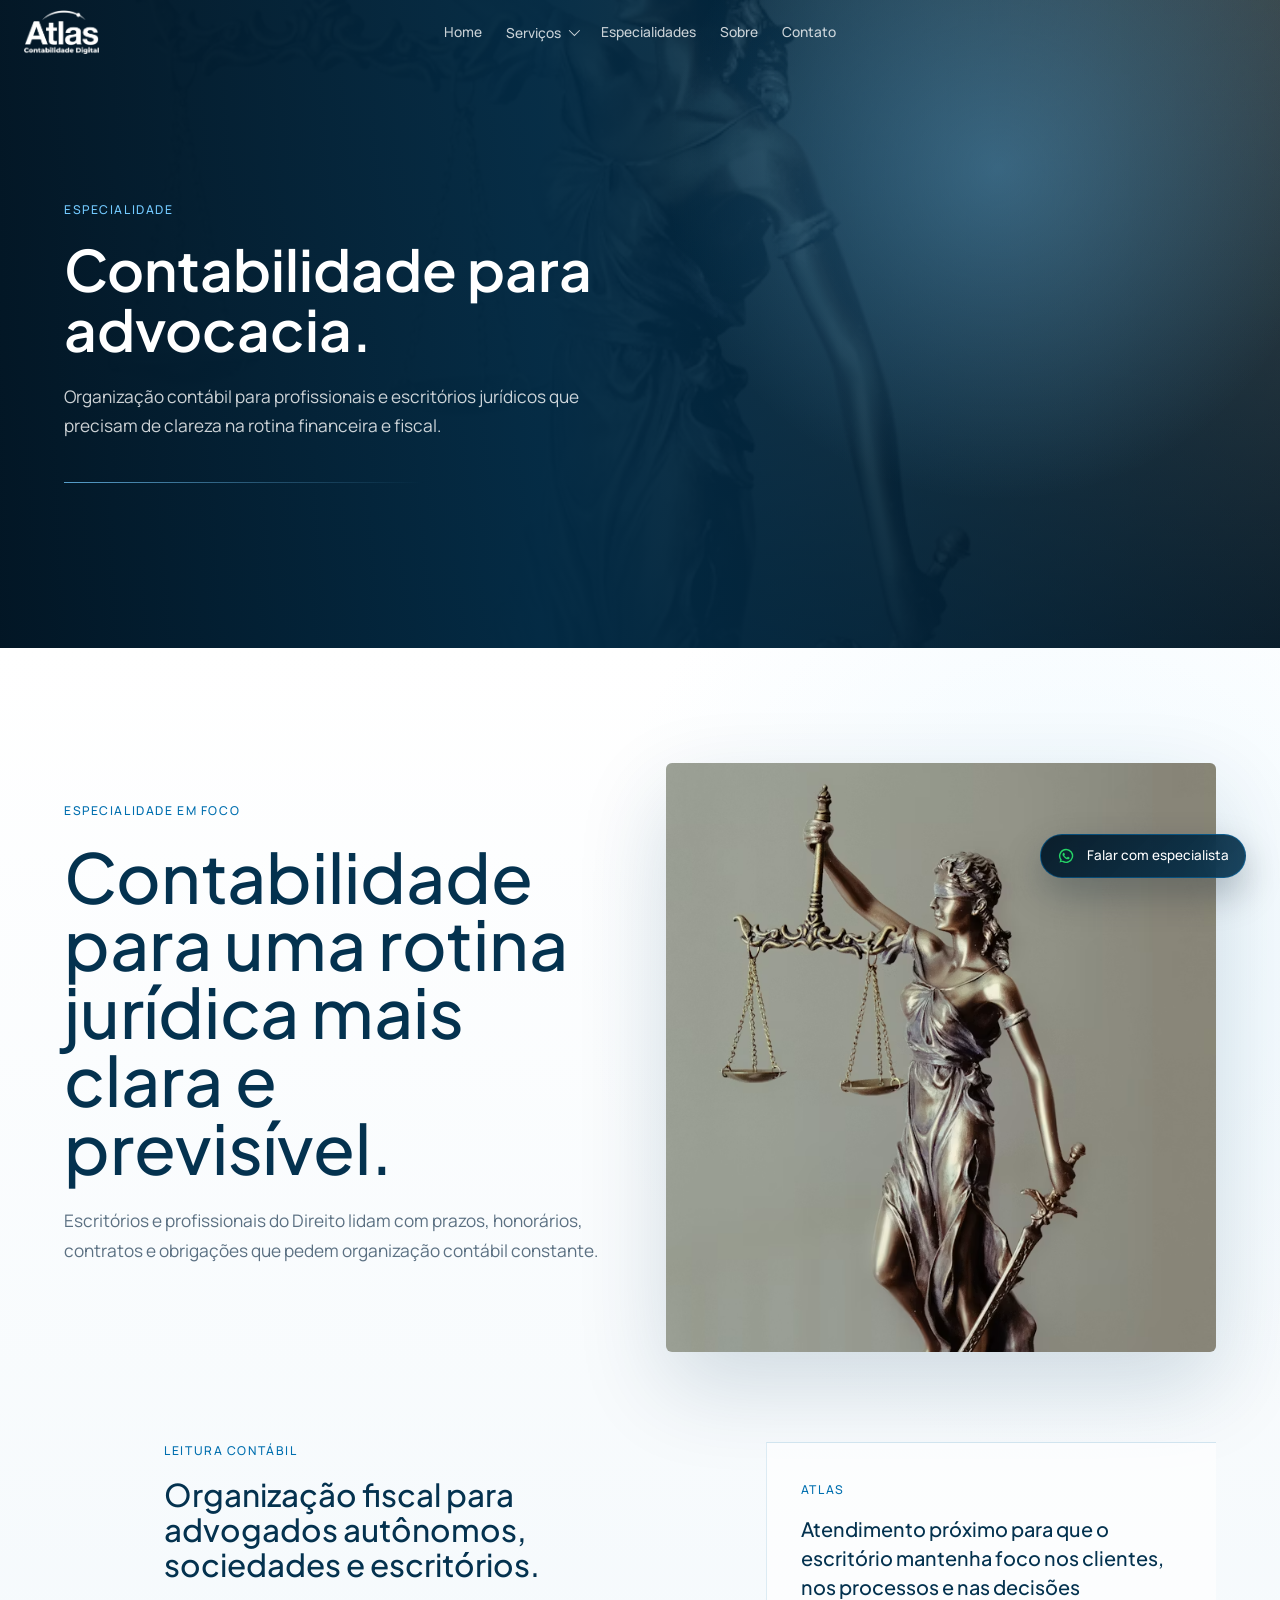
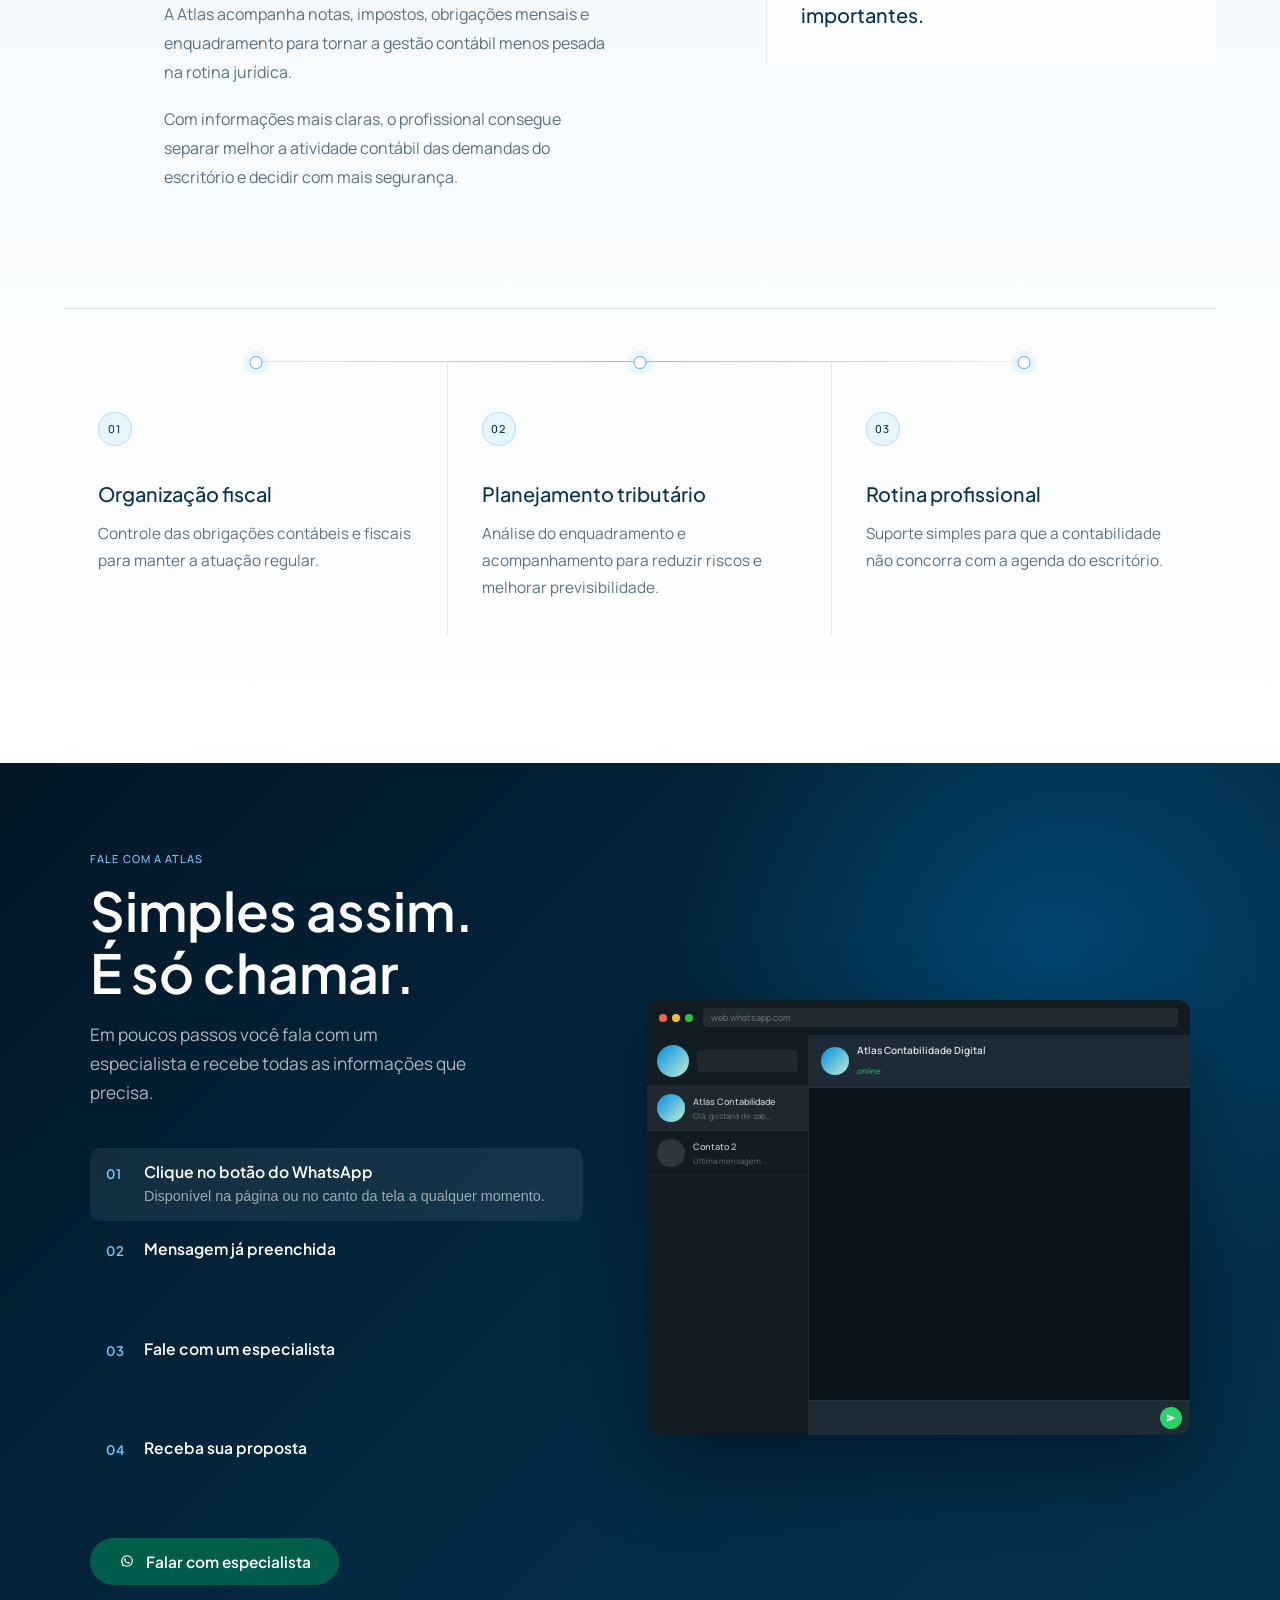
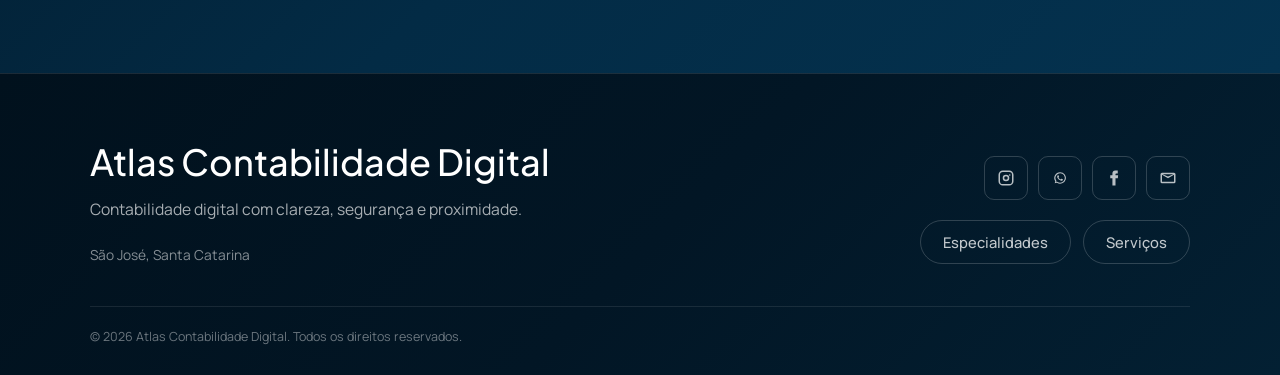
==== commit 3b2fae89: "layout especialidades pronto." ====
--- a/especialidade-advocacia.html
+++ b/especialidade-advocacia.html
@@ -19,35 +19,47 @@
       </div>
     </section>
 
-    <section class="specialty-page__content" aria-labelledby="support-title">
-      <div class="specialty-page__content-inner">
-        <div class="specialty-page__intro">
-          <p class="specialty-page__section-label">Apoio especializado</p>
-          <h2 id="support-title">Como a Atlas pode apoiar</h2>
-          <p>A Atlas acompanha a rotina cont&aacute;bil de advogados aut&ocirc;nomos, sociedades e escrit&oacute;rios que precisam de organiza&ccedil;&atilde;o tribut&aacute;ria sem perder tempo com processos confusos.</p>
+    <section class="specialty-article" aria-labelledby="advocacia-article-title">
+      <div class="specialty-article__container">
+        <div class="specialty-article__intro">
+          <p class="specialty-article__eyebrow">Especialidade em foco</p>
+          <h2 class="specialty-article__title" id="advocacia-article-title">Contabilidade para uma rotina jur&iacute;dica mais clara e previs&iacute;vel.</h2>
+          <p class="specialty-article__lead">Escrit&oacute;rios e profissionais do Direito lidam com prazos, honor&aacute;rios, contratos e obriga&ccedil;&otilde;es que pedem organiza&ccedil;&atilde;o cont&aacute;bil constante.</p>
         </div>
 
-        <div class="specialty-page__points">
+        <figure class="specialty-article__feature-media">
+          <img src="assets/especialidades/advocacia.png" alt="Profissional da advocacia em ambiente de trabalho jur&iacute;dico">
+        </figure>
+
+        <div class="specialty-article__body">
+          <p class="specialty-article__kicker">Leitura cont&aacute;bil</p>
+          <h3>Organiza&ccedil;&atilde;o fiscal para advogados aut&ocirc;nomos, sociedades e escrit&oacute;rios.</h3>
+          <p>A Atlas acompanha notas, impostos, obriga&ccedil;&otilde;es mensais e enquadramento para tornar a gest&atilde;o cont&aacute;bil menos pesada na rotina jur&iacute;dica.</p>
+          <p>Com informa&ccedil;&otilde;es mais claras, o profissional consegue separar melhor a atividade cont&aacute;bil das demandas do escrit&oacute;rio e decidir com mais seguran&ccedil;a.</p>
+        </div>
+
+        <aside class="specialty-article__note">
+          <span>Atlas</span>
+          <p>Atendimento pr&oacute;ximo para que o escrit&oacute;rio mantenha foco nos clientes, nos processos e nas decis&otilde;es importantes.</p>
+        </aside>
+
+        <div class="specialty-article__highlights" aria-label="Pontos de apoio para advocacia">
           <article>
             <span>01</span>
-            <h3>Rotina jur&iacute;dica organizada</h3>
-            <p>Acompanhamento de notas, impostos e obriga&ccedil;&otilde;es mensais com linguagem clara.</p>
+            <h3>Organiza&ccedil;&atilde;o fiscal</h3>
+            <p>Controle das obriga&ccedil;&otilde;es cont&aacute;beis e fiscais para manter a atua&ccedil;&atilde;o regular.</p>
           </article>
           <article>
             <span>02</span>
-            <h3>Enquadramento e regulariza&ccedil;&atilde;o</h3>
-            <p>Orienta&ccedil;&atilde;o para profissionais aut&ocirc;nomos, sociedades individuais e escrit&oacute;rios.</p>
+            <h3>Planejamento tribut&aacute;rio</h3>
+            <p>An&aacute;lise do enquadramento e acompanhamento para reduzir riscos e melhorar previsibilidade.</p>
           </article>
           <article>
             <span>03</span>
-            <h3>Clareza para decidir</h3>
-            <p>Dados cont&aacute;beis mais previs&iacute;veis para apoiar escolhas financeiras e tribut&aacute;rias.</p>
+            <h3>Rotina profissional</h3>
+            <p>Suporte simples para que a contabilidade n&atilde;o concorra com a agenda do escrit&oacute;rio.</p>
           </article>
         </div>
-
-        <aside class="specialty-page__highlight">
-          <p>Contabilidade pr&oacute;xima para que o escrit&oacute;rio mantenha foco nos clientes e nas decis&otilde;es importantes.</p>
-        </aside>
       </div>
     </section>
   </main>
--- a/css/style.css
+++ b/css/style.css
@@ -1,12 +1,22 @@
 :root {
-  --color-primary: #0B2E4A;
-  --color-secondary: #1F6F9F;
-  --color-accent: #C9A24A;
-  --color-background: #F7FAFC;
+  --color-brand: #008CE3;
+  --color-brand-light: #73CAFF;
+  --color-brand-soft: #D8F1FF;
+  --color-brand-dark: #006FAF;
+  --color-brand-deep: #032B45;
+  --color-primary: #04324F;
+  --color-secondary: #008CE3;
+  --color-secondary-strong: #006FAF;
+  --color-secondary-soft: #73CAFF;
+  --color-accent: #73CAFF;
+  --color-whatsapp: #25D366;
+  --color-whatsapp-dark: #005C4B;
+  --color-whatsapp-hover: #1EBE5A;
+  --color-background: #F3FAFE;
   --color-surface: #FFFFFF;
-  --color-text: #1B2630;
-  --color-muted: #64748B;
-  --color-border: #D8E2EA;
+  --color-text: #142838;
+  --color-muted: #5B7082;
+  --color-border: #D1E4EF;
   --font-heading: "Plus Jakarta Sans", Arial, sans-serif;
   --font-body: "Manrope", Arial, sans-serif;
 }
@@ -120,13 +130,13 @@
   from {
     opacity: 1;
     filter: saturate(0.35) brightness(0.48) blur(0.5px);
-    transform: translate3d(calc(-50% + 160%), -50%, -60px) scale(0.64);
+    transform: translate3d(calc(-50% + var(--hero-side-entry-offset, 160%)), -50%, -60px) scale(0.64);
   }
 
   to {
     opacity: 1;
     filter: saturate(0.35) brightness(0.48) blur(0.5px);
-    transform: translate3d(calc(-50% + 92%), -50%, -60px) scale(0.72);
+    transform: translate3d(calc(-50% + var(--hero-side-offset, 92%)), -50%, -60px) scale(0.72);
   }
 }
 
@@ -140,7 +150,7 @@
   100% {
     opacity: 1;
     filter: saturate(0.4) brightness(0.52) blur(0.5px);
-    transform: translate3d(calc(-50% - 92%), -50%, -60px) scale(0.72);
+    transform: translate3d(calc(-50% - var(--hero-side-offset, 92%)), -50%, -60px) scale(0.72);
   }
 }
 
@@ -148,7 +158,7 @@
   0% {
     opacity: 1;
     filter: saturate(0.4) brightness(0.52) blur(0.5px);
-    transform: translate3d(calc(-50% - 92%), -50%, -60px) scale(0.72);
+    transform: translate3d(calc(-50% - var(--hero-side-offset, 92%)), -50%, -60px) scale(0.72);
   }
 
   100% {
@@ -362,15 +372,15 @@
 
 @keyframes innerHeroImageReveal {
   from {
-    opacity: 0.28;
-    filter: blur(5px) saturate(0.72) contrast(1.02);
-    transform: scale(1.08);
+    opacity: 0.42;
+    filter: blur(7px) saturate(0.72) contrast(1.04);
+    transform: scale(1.1);
   }
 
   to {
-    opacity: 0.46;
-    filter: blur(0) saturate(0.82) contrast(1.08);
-    transform: scale(1);
+    opacity: 0.64;
+    filter: blur(0) saturate(0.9) contrast(1.08);
+    transform: scale(1.02);
   }
 }
 
@@ -400,10 +410,85 @@
   }
 }
 
+@keyframes innerHeroLineReveal {
+  from {
+    opacity: 0;
+    transform: scaleX(0);
+  }
+
+  to {
+    opacity: 1;
+    transform: scaleX(1);
+  }
+}
+
+@keyframes specialtyTitleCursorBlink {
+  0%,
+  100% {
+    opacity: 1;
+  }
+
+  50% {
+    opacity: 0.22;
+  }
+}
+
+@keyframes technologyScrollDot {
+  0%,
+  100% {
+    opacity: 0.35;
+    transform: translateY(0);
+  }
+
+  50% {
+    opacity: 1;
+    transform: translateY(12px);
+  }
+}
+
+@keyframes technologyTimelinePulse {
+  0%,
+  100% {
+    opacity: 0.72;
+    box-shadow: 0 0 0 0 rgba(115, 202, 255, 0.24);
+  }
+
+  50% {
+    opacity: 1;
+    box-shadow: 0 0 0 8px rgba(115, 202, 255, 0.08);
+  }
+}
+
 @keyframes innerContentReveal {
   from {
     opacity: 0;
     transform: translateY(28px);
+  }
+
+  to {
+    opacity: 1;
+    transform: translateY(0);
+  }
+}
+
+@keyframes editorialMediaReveal {
+  from {
+    opacity: 0;
+    filter: blur(4px) saturate(0.88);
+    transform: translateY(28px) scale(0.985);
+  }
+
+  to {
+    opacity: 1;
+    filter: blur(0) saturate(1);
+    transform: translateY(0) scale(1);
+  }
+}
+
+@keyframes timelineItemReveal {
+  from {
+    opacity: 0;
+    transform: translateY(18px);
   }
 
   to {
@@ -437,8 +522,8 @@
   display: grid;
   place-items: center;
   background:
-    radial-gradient(circle at 50% 42%, rgba(31, 111, 159, 0.28), transparent 28%),
-    linear-gradient(135deg, #061a2b 0%, #0b2e4a 58%, #123f63 100%);
+    radial-gradient(circle at 50% 42%, rgba(0, 140, 227, 0.46), transparent 28%),
+    linear-gradient(135deg, #021625 0%, var(--color-brand-deep) 48%, var(--color-brand-dark) 100%);
   opacity: 1;
   visibility: visible;
   transition: opacity 0.45s ease, visibility 0.45s ease;
@@ -474,21 +559,21 @@
 }
 
 .site-header.is-scrolled {
-  background: linear-gradient(90deg, rgba(7, 30, 49, 0.74), rgba(7, 30, 49, 0.48));
+  background: linear-gradient(90deg, rgba(2, 22, 37, 0.9) 0%, rgba(3, 43, 69, 0.82) 52%, rgba(0, 111, 175, 0.52) 100%);
   backdrop-filter: blur(18px);
-  border-color: rgba(255, 255, 255, 0.12);
+  border-color: rgba(255, 255, 255, 0.1);
   box-shadow: none;
 }
 
 .site-header.is-institutional {
-  background: linear-gradient(90deg, rgba(7, 30, 49, 0.8), rgba(7, 30, 49, 0.5));
+  background: linear-gradient(90deg, rgba(2, 22, 37, 0.9) 0%, rgba(3, 43, 69, 0.82) 52%, rgba(0, 111, 175, 0.52) 100%);
   backdrop-filter: blur(18px);
-  border-color: rgba(255, 255, 255, 0.12);
+  border-color: rgba(255, 255, 255, 0.1);
   box-shadow: none;
 }
 
 .site-header.is-differentials {
-  background: linear-gradient(90deg, rgba(6, 26, 43, 0.86) 0%, rgba(11, 46, 74, 0.74) 52%, rgba(9, 36, 58, 0.64) 100%);
+  background: linear-gradient(90deg, rgba(2, 22, 37, 0.9) 0%, rgba(3, 43, 69, 0.82) 52%, rgba(0, 111, 175, 0.52) 100%);
   backdrop-filter: blur(18px);
   border-color: rgba(255, 255, 255, 0.1);
   box-shadow: none;
@@ -563,7 +648,7 @@
 }
 
 .site-header.is-scrolled .site-header__nav.is-open {
-  background-color: rgba(11, 46, 74, 0.96);
+  background-color: rgba(3, 43, 69, 0.96);
   border-color: rgba(255, 255, 255, 0.12);
 }
 
@@ -727,8 +812,8 @@
   margin-top: 8px;
   padding: 0 16px;
   color: var(--color-primary) !important;
-  background-color: rgba(201, 162, 74, 0.16);
-  border: 1px solid rgba(201, 162, 74, 0.5);
+  background-color: rgba(0, 140, 227, 0.15);
+  border: 1px solid rgba(0, 140, 227, 0.48);
   border-radius: 8px;
 }
 
@@ -746,8 +831,8 @@
   padding: 118px 20px 88px;
   overflow: hidden;
   background:
-    radial-gradient(circle at var(--hero-x, 50%) var(--hero-y, 30%), rgba(31, 111, 159, 0.5), transparent 28%),
-    linear-gradient(135deg, #061a2b 0%, #0b2e4a 44%, #123f63 100%);
+    radial-gradient(circle at var(--hero-x, 50%) var(--hero-y, 30%), rgba(0, 140, 227, 0.68), transparent 30%),
+    linear-gradient(135deg, #021625 0%, var(--color-brand-deep) 42%, var(--color-brand-dark) 100%);
 }
 
 .hero::before {
@@ -756,8 +841,9 @@
   inset: 0;
   z-index: -2;
   background:
-    linear-gradient(120deg, rgba(255, 255, 255, 0.08), transparent 32%),
-    radial-gradient(circle at 82% 18%, rgba(201, 162, 74, 0.2), transparent 24%);
+    linear-gradient(120deg, rgba(255, 255, 255, 0.1), transparent 32%),
+    radial-gradient(circle at 82% 18%, rgba(115, 202, 255, 0.2), transparent 24%),
+    radial-gradient(circle at 58% 78%, rgba(0, 140, 227, 0.22), transparent 34%);
 }
 
 .hero__background {
@@ -806,7 +892,7 @@
 
 .hero__title-highlight {
   color: transparent;
-  background: linear-gradient(120deg, #78c8ff 0%, #1f9fe5 48%, #d8efff 100%);
+  background: linear-gradient(120deg, var(--color-brand-soft) 0%, var(--color-brand) 48%, var(--color-brand-light) 100%);
   background-clip: text;
   -webkit-background-clip: text;
 }
@@ -862,6 +948,8 @@
 }
 
 .hero__carousel {
+  --hero-side-offset: 92%;
+  --hero-side-entry-offset: 160%;
   position: relative;
   margin: 0 auto;
   margin-right: 20%;
@@ -911,7 +999,7 @@
   z-index: 2;
   opacity: 1;
   filter: saturate(0.4) brightness(0.52) blur(0.5px);
-  transform: translate3d(calc(-50% - 92%), -50%, -60px) scale(0.72);
+  transform: translate3d(calc(-50% - var(--hero-side-offset)), -50%, -60px) scale(0.72);
   animation: heroSlidePushLeft 0.68s cubic-bezier(0.4, 0, 0.75, 1) both;
 }
 
@@ -925,7 +1013,7 @@
   z-index: 2;
   opacity: 1;
   filter: saturate(0.35) brightness(0.48) blur(0.5px);
-  transform: translate3d(calc(-50% + 92%), -50%, -60px) scale(0.72);
+  transform: translate3d(calc(-50% + var(--hero-side-offset)), -50%, -60px) scale(0.72);
   animation: heroNextSlideReveal 1.12s cubic-bezier(0.25, 0.46, 0.35, 1) both;
 }
 
@@ -938,10 +1026,10 @@
   min-height: 140px;
   padding: 16px 18px;
   color: var(--color-text);
-  background-color: rgba(255, 255, 255, 0.92);
+  background-color: #FFFFFF;
   border: 1px solid rgba(255, 255, 255, 0.72);
   border-radius: 13px;
-  box-shadow: 0 18px 44px rgba(11, 46, 74, 0.2);
+  box-shadow: 0 18px 44px rgba(3, 43, 69, 0.2);
   opacity: 0;
   filter: saturate(0.88);
   pointer-events: none;
@@ -1086,8 +1174,8 @@
 .institutional-section__overlay {
   z-index: -1;
   background:
-    linear-gradient(90deg, rgba(6, 26, 43, 0.76) 0%, rgba(6, 26, 43, 0.46) 38%, rgba(6, 26, 43, 0.18) 72%),
-    radial-gradient(circle at center, rgba(6, 26, 43, 0.14) 0%, rgba(6, 26, 43, 0.42) 74%),
+    linear-gradient(90deg, rgba(6, 26, 43, 0.76) 0%, rgba(6, 26, 43, 0.44) 38%, rgba(0, 140, 227, 0.08) 72%),
+    radial-gradient(circle at center, rgba(0, 140, 227, 0.1) 0%, rgba(6, 26, 43, 0.42) 74%),
     linear-gradient(180deg, rgba(6, 26, 43, 0.22) 0%, rgba(6, 26, 43, 0.36) 48%, rgba(6, 26, 43, 0.82) 100%);
 }
 
@@ -1113,11 +1201,11 @@
 }
 
 .institutional-section__stats-label {
-  font-size: 11px;
+  font-size: clamp(0.88rem, 0.82vw, 0.98rem);
   font-weight: 500;
-  letter-spacing: 0.1em;
+  letter-spacing: 0.08em;
   text-transform: uppercase;
-  color: rgba(255, 255, 255, 0.38);
+  color: rgba(255, 255, 255, 0.58);
   margin: 0 0 14px;
 }
 
@@ -1131,12 +1219,13 @@
 }
 
 .institutional-section__stat-accent {
-  color: var(--color-accent);
+  color: var(--color-brand-light);
 }
 
 .institutional-section__stats-sub {
-  font-size: 13px;
-  color: rgba(255, 255, 255, 0.45);
+  font-size: clamp(1rem, 0.92vw, 1.12rem);
+  line-height: 1.42;
+  color: rgba(255, 255, 255, 0.64);
   margin: 0 0 22px;
 }
 
@@ -1157,10 +1246,10 @@
 }
 
 .institutional-section__stat-mini-num {
-  min-height: clamp(1.2rem, 2vw, 1.5rem);
+  min-height: clamp(1.44rem, 2.15vw, 1.8rem);
   display: flex;
   align-items: flex-end;
-  font-size: clamp(1.2rem, 2vw, 1.5rem);
+  font-size: clamp(1.44rem, 2.15vw, 1.8rem);
   font-weight: 600;
   color: var(--color-surface);
   font-family: var(--font-heading);
@@ -1169,7 +1258,7 @@
 }
 
 .institutional-section__stat-mini-num--sm {
-  font-size: clamp(0.9rem, 1.4vw, 1.1rem);
+  font-size: clamp(1.1rem, 1.45vw, 1.3rem);
 }
 
 .institutional-section__stat-accent-sm {
@@ -1178,10 +1267,10 @@
 }
 
 .institutional-section__stat-mini-desc {
-  font-size: clamp(0.78rem, 1vw, 0.88rem);
-  color: rgba(255, 255, 255, 0.58);
+  font-size: clamp(0.96rem, 0.88vw, 1.06rem);
+  color: rgba(255, 255, 255, 0.7);
   margin: 0;
-  line-height: 1.35;
+  line-height: 1.42;
 }
 
 .institutional-section__content {
@@ -1192,6 +1281,34 @@
   min-height: 180px;
   margin-left: auto;
   text-align: right;
+}
+
+.institutional-section__text-slide {
+  grid-area: 1 / 1;
+  display: grid;
+  gap: 10px;
+  justify-items: end;
+  opacity: 0;
+  visibility: hidden;
+  transform: translateY(14px);
+  filter: blur(4px);
+  transition:
+    opacity 0.82s ease,
+    transform 0.82s ease,
+    filter 0.82s ease,
+    visibility 0s linear 0.82s;
+}
+
+.institutional-section__text-slide.is-active {
+  opacity: 1;
+  visibility: visible;
+  transform: translateY(0);
+  filter: blur(0);
+  transition:
+    opacity 0.82s ease 0.12s,
+    transform 0.82s ease 0.12s,
+    filter 0.82s ease 0.12s,
+    visibility 0s linear 0s;
 }
 
 .institutional-section__content p {
@@ -1284,7 +1401,7 @@
   padding: 64px 20px;
   color: var(--color-surface);
   background:
-    linear-gradient(135deg, #061a2b 0%, var(--color-primary) 58%, #09243a 100%);
+    linear-gradient(135deg, #021625 0%, var(--color-brand-deep) 44%, var(--color-brand-dark) 100%);
 }
 
 .differentials-section::before {
@@ -1293,8 +1410,8 @@
   inset: 0;
   pointer-events: none;
   background:
-    radial-gradient(circle at 18% 20%, rgba(31, 111, 159, 0.24), transparent 28%),
-    radial-gradient(circle at 86% 16%, rgba(201, 162, 74, 0.14), transparent 20%);
+    radial-gradient(circle at 18% 20%, rgba(0, 140, 227, 0.4), transparent 30%),
+    radial-gradient(circle at 86% 16%, rgba(115, 202, 255, 0.18), transparent 22%);
 }
 
 .differentials-section::after {
@@ -1420,21 +1537,21 @@
 .differentials-marquee::after {
   content: "";
   position: absolute;
-  top: 42px;
+  top: 50px;
   bottom: 0;
   z-index: 2;
-  width: 56px;
+  width: 72px;
   pointer-events: none;
 }
 
 .differentials-marquee::before {
   left: 0;
-  background: linear-gradient(90deg, rgba(7, 31, 51, 0.86), transparent);
+  background: transparent;
 }
 
 .differentials-marquee::after {
   right: 0;
-  background: linear-gradient(270deg, rgba(7, 31, 51, 0.86), transparent);
+  background: transparent;
 }
 
 .differentials-marquee__title {
@@ -1449,7 +1566,7 @@
   display: flex;
   min-width: 0;
   width: 200%;
-  padding: 2px 0 4px;
+  padding: 8px 0 10px;
   animation: marqueeSlide 22s linear infinite;
 }
 
@@ -1458,28 +1575,28 @@
   min-width: 0;
   flex: 0 0 50%;
   justify-content: space-around;
-  gap: 24px;
-  padding: 0 18px;
+  gap: 38px;
+  padding: 0 26px;
 }
 
 .differentials-marquee__group img {
   flex: 0 0 auto;
   display: block;
   width: auto;
-  max-width: 170px;
-  height: 44px;
+  max-width: 320px;
+  height: 96px;
   object-fit: contain;
   border: none;
   outline: none;
   box-shadow: none;
   background: transparent;
-  opacity: 0.62;
+  opacity: 0.98;
   filter: brightness(0) invert(1);
   transition: opacity 0.2s ease;
 }
 
 .differentials-marquee__group img:hover {
-  opacity: 0.78;
+  opacity: 1;
 }
 
 .specialties-section {
@@ -1609,8 +1726,8 @@
   inset: 0;
   background: linear-gradient(
     to bottom,
-    rgba(11, 46, 74, 0) 30%,
-    rgba(11, 46, 74, 0.72) 100%
+    rgba(3, 43, 69, 0) 30%,
+    rgba(3, 43, 69, 0.74) 100%
   );
   transition: opacity 0.4s ease;
 }
@@ -1664,7 +1781,7 @@
   width: 36px;
   height: 36px;
   border-radius: 50%;
-  border: 1px solid rgba(11, 46, 74, 0.18);
+  border: 1px solid rgba(0, 140, 227, 0.2);
   background: rgba(255, 255, 255, 0.88);
   color: var(--color-primary);
   display: inline-flex;
@@ -1678,7 +1795,7 @@
 
 .specialties-section__arrow:hover {
   background: var(--color-surface);
-  border-color: rgba(11, 46, 74, 0.32);
+  border-color: rgba(0, 140, 227, 0.42);
   transform: scale(1.08);
 }
 
@@ -1723,7 +1840,9 @@
 
 .contact-section {
   padding: 88px clamp(20px, 5vw, 80px);
-  background-color: var(--color-primary);
+  background:
+    radial-gradient(circle at 82% 20%, rgba(0, 140, 227, 0.28), transparent 30%),
+    linear-gradient(135deg, #021625 0%, var(--color-brand-deep) 58%, #04324f 100%);
   overflow: hidden;
 }
 
@@ -1887,7 +2006,7 @@
   align-items: center;
   gap: 10px;
   padding: 14px 28px;
-  background: #25D366;
+  background: var(--color-whatsapp-dark);
   color: #fff;
   font-family: var(--font-heading);
   font-size: 0.96rem;
@@ -1898,7 +2017,7 @@
 }
 
 .contact-section__cta:hover {
-  background: #1ebe5a;
+  background: var(--color-whatsapp-hover);
   transform: translateY(-1px);
 }
 
@@ -1932,7 +2051,7 @@
   position: absolute;
   right: -12px;
   bottom: -16px;
-  width: 140px;
+  width: 180px;
   opacity: 0;
   transform: translateY(12px);
   transition: opacity 0.5s ease 0.2s, transform 0.5s ease 0.2s;
@@ -1980,7 +2099,7 @@
 .contact-mockup__body {
   display: grid;
   grid-template-columns: 140px 1fr;
-  height: 300px;
+  height: 340px;
 }
 
 .contact-mockup__sidebar {
@@ -2021,7 +2140,7 @@
   width: 28px;
   height: 28px;
   border-radius: 50%;
-  background: linear-gradient(135deg, var(--color-secondary), var(--color-accent));
+  background: linear-gradient(135deg, var(--color-brand), #BFEFD0);
   flex-shrink: 0;
 }
 
@@ -2079,22 +2198,22 @@
 
 .contact-mockup__conv-header span {
   font-size: 8px;
-  color: #25D366;
+  color: var(--color-whatsapp);
   font-family: var(--font-body);
 }
 
 .contact-mockup__messages {
   flex: 1;
-  padding: 10px 10px 6px;
+  padding: 12px 12px 8px;
   display: flex;
   flex-direction: column;
-  gap: 6px;
+  gap: 7px;
   overflow: hidden;
 }
 
 .contact-mockup__msg {
-  max-width: 82%;
-  padding: 6px 8px;
+  max-width: 88%;
+  padding: 7px 9px;
   border-radius: 6px;
   opacity: 0;
   transform: translateY(8px);
@@ -2108,7 +2227,7 @@
 
 .contact-mockup__msg--out {
   align-self: flex-end;
-  background: #005c4b;
+  background: var(--color-whatsapp-dark);
   border-bottom-right-radius: 2px;
 }
 
@@ -2119,15 +2238,15 @@
 }
 
 .contact-mockup__msg p {
-  font-size: 9px;
+  font-size: 10.5px;
   color: rgba(255, 255, 255, 0.88);
-  margin: 0 0 2px;
-  line-height: 1.4;
+  margin: 0 0 3px;
+  line-height: 1.42;
   font-family: var(--font-body);
 }
 
 .contact-mockup__msg span {
-  font-size: 7px;
+  font-size: 7.8px;
   color: rgba(255, 255, 255, 0.4);
   display: block;
   text-align: right;
@@ -2145,7 +2264,7 @@
 
 .contact-mockup__input-text {
   flex: 1;
-  font-size: 9px;
+  font-size: 10px;
   color: rgba(255, 255, 255, 0.5);
   font-family: var(--font-body);
   min-height: 16px;
@@ -2155,7 +2274,7 @@
   width: 22px;
   height: 22px;
   border-radius: 50%;
-  background: #25D366;
+  background: var(--color-whatsapp);
   border: none;
   display: flex;
   align-items: center;
@@ -2170,7 +2289,8 @@
 }
 
 .contact-mockup__phone {
-  width: 140px;
+  width: 100%;
+  box-sizing: border-box;
   background: #1a1a2e;
   border-radius: 18px;
   padding: 10px 6px;
@@ -2193,7 +2313,7 @@
   overflow: hidden;
   display: flex;
   flex-direction: column;
-  height: 220px;
+  height: 290px;
 }
 
 .contact-mockup__conv-header--mobile {
@@ -2214,11 +2334,38 @@
 }
 
 .contact-mockup__messages--mobile .contact-mockup__msg p {
-  font-size: 8px;
+  font-size: 8.8px;
+  line-height: 1.36;
 }
 
 .contact-mockup__input--mobile {
   padding: 4px 6px;
+}
+
+@media (min-width: 1024px) {
+  .contact-section__mockup {
+    min-height: clamp(560px, 44vw, 650px);
+  }
+
+  .contact-mockup--desktop {
+    width: min(100%, clamp(575px, 44vw, 650px));
+    max-width: none;
+  }
+
+  .contact-mockup__body {
+    grid-template-columns: clamp(162px, 12vw, 184px) 1fr;
+    height: clamp(400px, 30vw, 438px);
+  }
+
+  .contact-mockup--mobile {
+    right: clamp(-28px, -1.3vw, -14px);
+    bottom: clamp(-34px, -1.6vw, -22px);
+    width: clamp(220px, 15vw, 250px);
+  }
+
+  .contact-mockup__phone-screen {
+    height: clamp(356px, 25vw, 398px);
+  }
 }
 
 @media (max-width: 860px) {
@@ -2229,7 +2376,7 @@
 
   .contact-section__mockup {
     order: -1;
-    min-height: 320px;
+    min-height: 410px;
   }
 
   .contact-mockup--desktop {
@@ -2245,11 +2392,11 @@
   .contact-mockup--mobile {
     right: 0;
     bottom: -8px;
-    width: 110px;
+    width: 190px;
   }
 
   .contact-mockup__phone-screen {
-    height: 180px;
+    height: 310px;
   }
 }
 
@@ -2261,12 +2408,13 @@
 .specialty-page__hero {
   position: relative;
   isolation: isolate;
-  min-height: clamp(500px, 64svh, 700px);
+  min-height: clamp(560px, 72svh, 780px);
   display: flex;
   align-items: center;
-  padding: clamp(120px, 14vh, 160px) clamp(20px, 5vw, 72px) clamp(80px, 12vh, 130px);
+  padding: clamp(142px, 17vh, 190px) clamp(20px, 5vw, 72px) clamp(96px, 13vh, 150px);
+  overflow: hidden;
   color: var(--color-surface);
-  background: #071f34;
+  background: var(--color-brand-deep);
 }
 
 .specialty-page__hero::before,
@@ -2279,35 +2427,143 @@
 
 .specialty-page__hero::before {
   background-image: var(--specialty-hero-image);
-  background-position: center;
+  background-position: 72% center;
   background-size: cover;
-  opacity: 0.46;
-  filter: saturate(0.82) contrast(1.08);
-  transform-origin: center;
+  opacity: 0.64;
+  filter: saturate(0.9) contrast(1.08);
+  transform: scale(1.02);
+  transform-origin: center right;
   animation: innerHeroImageReveal 0.95s cubic-bezier(0.22, 1, 0.36, 1) both;
 }
 
 .specialty-page__hero::after {
   z-index: -1;
   background:
-    radial-gradient(circle at 72% 24%, rgba(31, 111, 159, 0.28), transparent 34%),
-    linear-gradient(90deg, rgba(5, 22, 36, 0.92) 0%, rgba(11, 46, 74, 0.78) 43%, rgba(7, 31, 52, 0.48) 100%),
-    linear-gradient(180deg, rgba(7, 31, 52, 0.32) 0%, rgba(7, 31, 52, 0.78) 100%);
-}
-
-.specialty-page__hero-inner,
+    radial-gradient(circle at 78% 26%, rgba(115, 202, 255, 0.3), transparent 30%),
+    linear-gradient(90deg, rgba(2, 22, 37, 0.98) 0%, rgba(3, 43, 69, 0.94) 42%, rgba(3, 43, 69, 0.62) 68%, rgba(2, 22, 37, 0.22) 100%),
+    linear-gradient(180deg, rgba(2, 22, 37, 0.16) 0%, rgba(2, 22, 37, 0.86) 100%);
+}
+
+.specialty-page__hero-inner {
+  position: relative;
+  width: min(100%, 1180px);
+  margin: 0 auto;
+}
+
+.specialty-page__hero-inner {
+  display: grid;
+  gap: 0;
+  justify-items: start;
+}
+
+.specialty-page__hero-inner::after {
+  content: "";
+  width: min(360px, 42vw);
+  height: 1px;
+  margin-top: clamp(28px, 4vw, 42px);
+  background: linear-gradient(90deg, rgba(115, 202, 255, 0.76), rgba(115, 202, 255, 0.28) 58%, rgba(255, 255, 255, 0));
+  opacity: 0;
+  transform: scaleX(0);
+  transform-origin: left;
+  animation: innerHeroLineReveal 0.82s cubic-bezier(0.22, 1, 0.36, 1) 0.74s both;
+}
+
+.specialty-page__eyebrow,
+.specialty-page__title,
+.specialty-page__text {
+  opacity: 0;
+  transform: translateY(22px);
+  animation: innerHeroTextReveal 0.78s cubic-bezier(0.22, 1, 0.36, 1) both;
+}
+
+.specialty-page__eyebrow {
+  margin: 0;
+  color: var(--color-accent);
+  font-size: 0.76rem;
+  font-weight: 500;
+  letter-spacing: 0.13em;
+  text-transform: uppercase;
+}
+
+.specialty-page__eyebrow {
+  margin-bottom: 22px;
+  animation-delay: 0.16s;
+}
+
+.specialty-page__title {
+  max-width: 760px;
+  margin: 0;
+  font-family: var(--font-heading);
+  font-size: clamp(2.45rem, 4.45vw, 4.75rem);
+  font-weight: 600;
+  line-height: 1.05;
+  letter-spacing: 0;
+  animation-delay: 0.3s;
+}
+
+.specialty-page__hero.is-typing .specialty-page__title,
+.specialty-page__hero.is-typing-done .specialty-page__title,
+.specialty-page__hero.is-title-complete .specialty-page__title {
+  opacity: 1;
+  transform: none;
+  animation: none;
+}
+
+.specialty-page__title-cursor {
+  display: inline-block;
+  width: 1px;
+  height: 0.86em;
+  margin-left: 0.08em;
+  background-color: rgba(115, 202, 255, 0.78);
+  vertical-align: -0.04em;
+  transform: translateY(0.02em);
+}
+
+.specialty-page__hero.is-typing-done .specialty-page__title-cursor {
+  animation: specialtyTitleCursorBlink 0.42s ease-in-out 4;
+}
+
+.specialty-page__hero.is-title-complete .specialty-page__title-cursor {
+  display: none;
+}
+
+.specialty-page__text {
+  max-width: 590px;
+  margin: 24px 0 0;
+  color: rgba(255, 255, 255, 0.8);
+  font-size: clamp(1rem, 1.35vw, 1.22rem);
+  line-height: 1.65;
+  animation-delay: 0.46s;
+}
+
+.specialty-page__hero.is-typing .specialty-page__text,
+.specialty-page__hero.is-typing-done .specialty-page__text {
+  opacity: 0;
+  transform: translateY(18px);
+  animation: none;
+}
+
+.specialty-page__hero.is-typing-done .specialty-page__text.is-visible,
+.specialty-page__hero.is-title-complete .specialty-page__text.is-visible {
+  animation: innerHeroTextReveal 0.72s cubic-bezier(0.22, 1, 0.36, 1) both;
+}
+
+.specialty-page__content {
+  padding: clamp(72px, 8vw, 112px) clamp(20px, 5vw, 80px) clamp(84px, 9vw, 124px);
+  background:
+    linear-gradient(180deg, rgba(255, 255, 255, 0.88) 0%, var(--color-background) 100%);
+}
+
 .specialty-page__content-inner {
   width: min(100%, 1180px);
   margin: 0 auto;
-}
-
-.specialty-page__hero-inner {
   display: grid;
-  gap: 0;
-  animation: innerHeroTextReveal 0.78s cubic-bezier(0.22, 1, 0.36, 1) 0.14s both;
-}
-
-.specialty-page__eyebrow,
+  grid-template-columns: minmax(0, 0.86fr) minmax(0, 1.14fr);
+  gap: clamp(38px, 6vw, 82px);
+  align-items: start;
+  animation: innerContentReveal 0.76s cubic-bezier(0.22, 1, 0.36, 1) 0.26s both;
+}
+
 .specialty-page__section-label {
   margin: 0;
   color: var(--color-accent);
@@ -2315,42 +2571,6 @@
   font-weight: 500;
   letter-spacing: 0.13em;
   text-transform: uppercase;
-}
-
-.specialty-page__eyebrow {
-  margin-bottom: 22px;
-}
-
-.specialty-page__title {
-  max-width: 820px;
-  margin: 0;
-  font-family: var(--font-heading);
-  font-size: clamp(2.35rem, 4.2vw, 4.25rem);
-  font-weight: 600;
-  line-height: 1.05;
-  letter-spacing: -0.03em;
-}
-
-.specialty-page__text {
-  max-width: 640px;
-  margin: 22px 0 0;
-  color: rgba(255, 255, 255, 0.78);
-  font-size: clamp(1rem, 1.35vw, 1.22rem);
-  line-height: 1.65;
-}
-
-.specialty-page__content {
-  padding: clamp(72px, 8vw, 112px) clamp(20px, 5vw, 80px) clamp(84px, 9vw, 124px);
-  background:
-    linear-gradient(180deg, rgba(255, 255, 255, 0.88) 0%, var(--color-background) 100%);
-}
-
-.specialty-page__content-inner {
-  display: grid;
-  grid-template-columns: minmax(0, 0.86fr) minmax(0, 1.14fr);
-  gap: clamp(38px, 6vw, 82px);
-  align-items: start;
-  animation: innerContentReveal 0.76s cubic-bezier(0.22, 1, 0.36, 1) 0.26s both;
 }
 
 .specialty-page__intro {
@@ -2398,7 +2618,7 @@
 .specialty-page__points span {
   display: block;
   margin-bottom: 44px;
-  color: var(--color-secondary);
+  color: var(--color-secondary-strong);
   font-size: 0.76rem;
   font-weight: 500;
   letter-spacing: 0.12em;
@@ -2425,8 +2645,8 @@
   margin: 8px 0 0;
   padding: 28px 32px;
   background: rgba(255, 255, 255, 0.72);
-  border: 1px solid rgba(216, 226, 234, 0.86);
-  box-shadow: 0 24px 60px rgba(11, 46, 74, 0.08);
+  border: 1px solid rgba(209, 228, 239, 0.9);
+  box-shadow: 0 24px 60px rgba(0, 140, 227, 0.1);
 }
 
 .specialty-page__highlight p {
@@ -2439,9 +2659,582 @@
   line-height: 1.42;
 }
 
+.specialty-article {
+  padding: clamp(88px, 9vw, 150px) clamp(20px, 5vw, 80px) clamp(96px, 10vw, 156px);
+  background:
+    radial-gradient(circle at 84% 18%, rgba(216, 241, 255, 0.42), transparent 28%),
+    linear-gradient(180deg, #FFFFFF 0%, rgba(247, 250, 252, 0.72) 54%, #FFFFFF 100%);
+}
+
+.specialty-article__container {
+  width: min(100%, 1320px);
+  margin: 0 auto;
+  display: grid;
+  grid-template-columns: repeat(12, minmax(0, 1fr));
+  column-gap: clamp(28px, 4vw, 64px);
+  row-gap: clamp(34px, 5vw, 76px);
+  align-items: start;
+}
+
+.specialty-article__intro {
+  grid-column: 1 / 7;
+  display: grid;
+  gap: clamp(18px, 2vw, 24px);
+  padding-top: clamp(18px, 3vw, 46px);
+  animation: innerContentReveal 0.72s cubic-bezier(0.22, 1, 0.36, 1) 0.08s both;
+}
+
+.specialty-article__eyebrow,
+.specialty-article__kicker,
+.specialty-article__note span,
+.specialty-article__highlights span {
+  margin: 0;
+  color: var(--color-secondary-strong);
+  font-size: 0.76rem;
+  font-weight: 500;
+  letter-spacing: 0.13em;
+  text-transform: uppercase;
+}
+
+.specialty-article__title {
+  max-width: 760px;
+  margin: 0;
+  font-family: var(--font-heading);
+  font-size: clamp(2.65rem, 5.35vw, 6.15rem);
+  font-weight: 500;
+  color: var(--color-primary);
+  line-height: 0.99;
+  letter-spacing: 0;
+}
+
+.specialty-article__lead {
+  max-width: 560px;
+  margin: 0;
+  color: var(--color-muted);
+  font-size: clamp(1.02rem, 1.35vw, 1.22rem);
+  line-height: 1.78;
+}
+
+.specialty-article__feature-media {
+  grid-column: 7 / -1;
+  height: clamp(430px, 46vw, 720px);
+  margin: 0;
+  overflow: hidden;
+  border-radius: 6px;
+  background: rgba(216, 226, 234, 0.55);
+  box-shadow: 0 34px 90px rgba(4, 50, 79, 0.16);
+  animation: editorialMediaReveal 0.9s cubic-bezier(0.22, 1, 0.36, 1) 0.18s both;
+}
+
+.specialty-article__feature-media img {
+  display: block;
+  width: 100%;
+  height: 100%;
+  object-fit: cover;
+  object-position: center;
+}
+
+.specialty-article__body {
+  grid-column: 2 / 7;
+  display: grid;
+  gap: 18px;
+  padding-top: clamp(10px, 2vw, 30px);
+  animation: innerContentReveal 0.72s cubic-bezier(0.22, 1, 0.36, 1) 0.26s both;
+}
+
+.specialty-article__body h3 {
+  max-width: 680px;
+  margin: 0;
+  font-family: var(--font-heading);
+  color: var(--color-primary);
+  font-size: clamp(1.65rem, 2.45vw, 2.75rem);
+  font-weight: 500;
+  line-height: 1.12;
+  letter-spacing: 0;
+}
+
+.specialty-article__body p:not(.specialty-article__kicker) {
+  max-width: 680px;
+  margin: 0;
+  color: var(--color-muted);
+  font-size: clamp(1rem, 1.05vw, 1.08rem);
+  line-height: 1.82;
+}
+
+.specialty-article__note {
+  grid-column: 8 / -1;
+  margin: clamp(6px, 2vw, 28px) 0 0;
+  padding: clamp(22px, 3vw, 34px) clamp(22px, 3vw, 34px);
+  border-top: 1px solid var(--color-border);
+  border-left: 1px solid rgba(209, 228, 239, 0.74);
+  background: rgba(255, 255, 255, 0.62);
+  animation: innerContentReveal 0.72s cubic-bezier(0.22, 1, 0.36, 1) 0.34s both;
+}
+
+.specialty-article__note p {
+  max-width: 460px;
+  margin: 16px 0 0;
+  font-family: var(--font-heading);
+  color: var(--color-primary);
+  font-size: clamp(1.04rem, 1.55vw, 1.36rem);
+  font-weight: 500;
+  line-height: 1.46;
+}
+
+.specialty-article__highlights {
+  position: relative;
+  grid-column: 1 / -1;
+  display: grid;
+  grid-template-columns: repeat(3, minmax(0, 1fr));
+  gap: 0;
+  margin-top: clamp(18px, 4vw, 52px);
+  padding-top: clamp(34px, 5vw, 52px);
+  border-top: 1px solid rgba(209, 228, 239, 0.82);
+}
+
+.specialty-article__highlights::before {
+  content: "";
+  position: absolute;
+  top: clamp(34px, 5vw, 52px);
+  left: calc(100% / 6);
+  right: calc(100% / 6);
+  height: 1px;
+  background: linear-gradient(90deg, rgba(0, 111, 175, 0.12), rgba(0, 111, 175, 0.42), rgba(115, 202, 255, 0.16));
+}
+
+.specialty-article__highlights article {
+  position: relative;
+  min-height: 230px;
+  padding: clamp(38px, 4vw, 56px) clamp(22px, 3vw, 34px) clamp(20px, 3vw, 34px);
+  border-right: 1px solid rgba(209, 228, 239, 0.74);
+  opacity: 0;
+  transform: translateY(18px);
+  animation: timelineItemReveal 0.72s cubic-bezier(0.22, 1, 0.36, 1) both;
+}
+
+.specialty-article__highlights article:last-child {
+  border-right: 0;
+}
+
+.specialty-article__highlights article:nth-child(1) {
+  animation-delay: 0.42s;
+}
+
+.specialty-article__highlights article:nth-child(2) {
+  animation-delay: 0.52s;
+}
+
+.specialty-article__highlights article:nth-child(3) {
+  animation-delay: 0.62s;
+}
+
+.specialty-article__highlights article::before {
+  content: "";
+  position: absolute;
+  top: -5px;
+  left: 50%;
+  width: 11px;
+  height: 11px;
+  background: var(--color-surface);
+  border: 1px solid rgba(0, 111, 175, 0.58);
+  border-radius: 50%;
+  box-shadow: 0 0 0 6px rgba(115, 202, 255, 0.12);
+  transform: translateX(-50%);
+}
+
+.specialty-article__highlights span {
+  display: inline-flex;
+  align-items: center;
+  justify-content: center;
+  min-width: 34px;
+  min-height: 34px;
+  color: var(--color-primary);
+  background: rgba(216, 241, 255, 0.58);
+  border: 1px solid rgba(0, 111, 175, 0.18);
+  border-radius: 999px;
+  font-size: 0.68rem;
+  letter-spacing: 0.1em;
+}
+
+.specialty-article__highlights h3 {
+  margin: clamp(24px, 3vw, 36px) 0 14px;
+  font-family: var(--font-heading);
+  color: var(--color-primary);
+  font-size: clamp(1.16rem, 1.55vw, 1.45rem);
+  font-weight: 500;
+  line-height: 1.2;
+}
+
+.specialty-article__highlights p {
+  margin: 0;
+  color: var(--color-muted);
+  font-size: 0.96rem;
+  line-height: 1.76;
+}
+
+.specialty-page--technology {
+  background: var(--color-brand-deep);
+}
+
+.specialty-page--technology .specialty-page__hero {
+  min-height: 100svh;
+  display: flex;
+  align-items: center;
+  padding: clamp(132px, 14svh, 172px) clamp(20px, 5vw, 72px) clamp(118px, 14svh, 156px);
+  overflow: hidden;
+  background: #032b45;
+}
+
+.specialty-page--technology .specialty-page__hero::before {
+  display: none;
+}
+
+.specialty-page--technology .specialty-page__hero::after {
+  z-index: -1;
+  background:
+    linear-gradient(180deg, rgba(3, 43, 69, 0.82) 0%, rgba(2, 38, 58, 0.9) 52%, rgba(1, 31, 48, 0.96) 82%, #032b45 100%),
+    linear-gradient(90deg, rgba(2, 22, 37, 0.72) 0%, rgba(3, 43, 69, 0.42) 52%, rgba(3, 43, 69, 0.72) 100%);
+}
+
+.specialty-page--technology .specialty-page__hero-bg {
+  position: absolute;
+  inset: 0;
+  z-index: -3;
+  overflow: hidden;
+  pointer-events: none;
+}
+
+.specialty-page--technology .specialty-page__hero-bg-image {
+  position: absolute;
+  inset: 0;
+  width: 100%;
+  height: 100%;
+  object-fit: cover;
+  opacity: 0;
+  filter: saturate(0.82) contrast(1.06);
+  transform: scale(1.045);
+  transition: opacity 1.55s ease, transform 5.8s ease;
+  will-change: opacity, transform;
+}
+
+.specialty-page--technology .specialty-page__hero-bg-image.is-active {
+  opacity: 1;
+  transform: scale(1);
+}
+
+.specialty-page--technology .specialty-page__hero-inner {
+  z-index: 1;
+  padding-bottom: clamp(18px, 4svh, 34px);
+}
+
+.specialty-page--technology .specialty-page__title {
+  max-width: 780px;
+}
+
+.specialty-page--technology .specialty-page__text {
+  max-width: 640px;
+}
+
+.specialty-page--technology .specialty-page__scroll-indicator {
+  position: absolute;
+  left: 50%;
+  bottom: clamp(28px, 5svh, 52px);
+  z-index: 2;
+  display: inline-flex;
+  flex-direction: column;
+  align-items: center;
+  gap: 10px;
+  color: rgba(115, 202, 255, 0.82);
+  font-family: var(--font-body);
+  font-size: 0.66rem;
+  font-weight: 500;
+  letter-spacing: 0.22em;
+  line-height: 1;
+  text-transform: uppercase;
+  opacity: 0.88;
+  transform: translateX(-50%);
+  transition: color 0.2s ease, opacity 0.2s ease;
+}
+
+.specialty-page--technology .specialty-page__scroll-indicator:hover {
+  color: rgba(255, 255, 255, 0.92);
+  opacity: 1;
+}
+
+.specialty-page--technology .specialty-page__scroll-mouse {
+  position: relative;
+  display: grid;
+  justify-items: center;
+  width: 24px;
+  height: 38px;
+  padding-top: 7px;
+  border: 1px solid currentColor;
+  border-radius: 999px;
+}
+
+.specialty-page--technology .specialty-page__scroll-mouse span {
+  width: 4px;
+  height: 4px;
+  background: currentColor;
+  border-radius: 50%;
+  animation: technologyScrollDot 1.55s ease-in-out infinite;
+}
+
+.specialty-page--technology .specialty-page__scroll-text {
+  display: block;
+}
+
+.specialty-page--technology .specialty-article {
+  position: relative;
+  isolation: isolate;
+  overflow: hidden;
+  margin-top: 0;
+  padding-top: clamp(104px, 10vw, 160px);
+  background:
+    radial-gradient(circle at 82% 14%, rgba(115, 202, 255, 0.10), transparent 30%),
+    radial-gradient(circle at 18% 38%, rgba(0, 140, 227, 0.08), transparent 34%),
+    linear-gradient(180deg, #032b45 0%, #123f59 16%, #315f78 42%, #5f879c 62%, #315f78 76%, #123f59 90%, #032b45 100%);
+}
+
+.specialty-page--technology .specialty-article::before {
+  content: "";
+  position: absolute;
+  inset: 0;
+  z-index: 0;
+  pointer-events: none;
+  opacity: 0.16;
+  background-image:
+    linear-gradient(rgba(255, 255, 255, 0.08) 1px, transparent 1px),
+    linear-gradient(90deg, rgba(255, 255, 255, 0.06) 1px, transparent 1px),
+    radial-gradient(circle at center, rgba(255, 255, 255, 0.12) 1px, transparent 1.5px);
+  background-size: 72px 72px, 72px 72px, 18px 18px;
+  mask-image: linear-gradient(to bottom, transparent 0%, #000 14%, #000 82%, transparent 100%);
+}
+
+.specialty-page--technology .specialty-article__container {
+  position: relative;
+  z-index: 1;
+}
+
+.specialty-page--technology .specialty-article__intro,
+.specialty-page--technology .specialty-article__feature-media,
+.specialty-page--technology .specialty-article__body,
+.specialty-page--technology .specialty-article__note,
+.specialty-page--technology .specialty-article__highlights {
+  opacity: 0;
+  transform: translateY(34px);
+  animation: none;
+}
+
+.specialty-page--technology .specialty-article__intro.is-visible,
+.specialty-page--technology .specialty-article__feature-media.is-visible,
+.specialty-page--technology .specialty-article__body.is-visible,
+.specialty-page--technology .specialty-article__note.is-visible,
+.specialty-page--technology .specialty-article__highlights.is-visible {
+  animation: innerContentReveal 0.86s cubic-bezier(0.22, 1, 0.36, 1) both;
+}
+
+.specialty-page--technology .specialty-article__intro.is-visible,
+.specialty-page--technology .specialty-article__feature-media.is-visible,
+.specialty-page--technology .specialty-article__body.is-visible,
+.specialty-page--technology .specialty-article__note.is-visible,
+.specialty-page--technology .specialty-article__highlights.is-visible {
+  animation-delay: 0.08s;
+}
+
+.specialty-page--technology .specialty-article__eyebrow,
+.specialty-page--technology .specialty-article__kicker,
+.specialty-page--technology .specialty-article__note span {
+  color: var(--color-accent);
+}
+
+.specialty-page--technology .specialty-article__title,
+.specialty-page--technology .specialty-article__body h3,
+.specialty-page--technology .specialty-article__note p {
+  color: var(--color-surface);
+}
+
+.specialty-page--technology .specialty-article__lead,
+.specialty-page--technology .specialty-article__body p:not(.specialty-article__kicker) {
+  color: rgba(255, 255, 255, 0.76);
+}
+
+.specialty-page--technology .specialty-article__note {
+  background: rgba(255, 255, 255, 0.16);
+  border-color: rgba(255, 255, 255, 0.24);
+  box-shadow: 0 22px 70px rgba(4, 50, 79, 0.08);
+  backdrop-filter: blur(12px);
+}
+
+.specialty-page--technology .specialty-article__highlights {
+  overflow: visible;
+  border-top: 0;
+  border-bottom: 0;
+}
+
+.specialty-page--technology .specialty-article__highlights::before {
+  display: none;
+}
+
+.specialty-page--technology .specialty-article__highlights article {
+  z-index: 0;
+  padding-inline: clamp(22px, 3vw, 34px);
+  background: rgba(255, 255, 255, 0.07);
+  border-top: 1px solid rgba(255, 255, 255, 0.16);
+  border-bottom: 1px solid rgba(255, 255, 255, 0.1);
+  border-left: 1px solid rgba(255, 255, 255, 0.12);
+  border-right-color: rgba(255, 255, 255, 0.14);
+  opacity: 0;
+  transform: translateY(24px) scale(1);
+  animation: none;
+  transition:
+    opacity 0.35s ease,
+    transform 0.35s ease,
+    background 0.35s ease,
+    box-shadow 0.35s ease,
+    border-color 0.35s ease;
+  will-change: opacity, transform;
+}
+
+.specialty-page--technology .specialty-article__highlights.is-visible article {
+  opacity: 0.74;
+  transform: translateY(0) scale(1);
+}
+
+.specialty-page--technology .specialty-article__highlights.is-visible article:nth-child(1) {
+  transition-delay: 0.18s;
+}
+
+.specialty-page--technology .specialty-article__highlights.is-visible article:nth-child(2) {
+  transition-delay: 0.28s;
+}
+
+.specialty-page--technology .specialty-article__highlights.is-visible article:nth-child(3) {
+  transition-delay: 0.38s;
+}
+
+.specialty-page--technology .specialty-article__highlights.is-visible article:hover,
+.specialty-page--technology .specialty-article__highlights.is-visible article:focus-within {
+  z-index: 2;
+  opacity: 1;
+  transform: translateY(-10px) scale(1.035);
+  background: rgba(255, 255, 255, 0.14);
+  border-color: rgba(115, 202, 255, 0.38);
+  box-shadow: 0 28px 70px rgba(0, 0, 0, 0.18);
+  transition-delay: 0s;
+}
+
+.specialty-page--technology .specialty-article__highlights span {
+  width: 34px;
+  height: 34px;
+  min-width: 34px;
+  min-height: 34px;
+  color: rgba(255, 255, 255, 0.74);
+  background: rgba(115, 202, 255, 0.08);
+  border-color: rgba(115, 202, 255, 0.44);
+  animation: technologyTimelinePulse 2.4s ease-in-out infinite;
+  transition:
+    opacity 0.35s ease,
+    background 0.35s ease,
+    box-shadow 0.35s ease,
+    color 0.35s ease,
+    border-color 0.35s ease;
+}
+
+.specialty-page--technology .specialty-article__highlights h3 {
+  color: rgba(255, 255, 255, 0.84);
+  transition: color 0.35s ease;
+}
+
+.specialty-page--technology .specialty-article__highlights p {
+  color: rgba(255, 255, 255, 0.66);
+  transition: color 0.35s ease;
+}
+
+.specialty-page--technology .specialty-article__highlights article:hover span,
+.specialty-page--technology .specialty-article__highlights article:focus-within span {
+  color: #ffffff;
+  background: rgba(115, 202, 255, 0.22);
+  border-color: rgba(115, 202, 255, 0.9);
+  box-shadow: 0 0 24px rgba(115, 202, 255, 0.22);
+  animation-play-state: paused;
+}
+
+.specialty-page--technology .specialty-article__highlights article:hover h3,
+.specialty-page--technology .specialty-article__highlights article:focus-within h3 {
+  color: #ffffff;
+}
+
+.specialty-page--technology .specialty-article__highlights article:hover p,
+.specialty-page--technology .specialty-article__highlights article:focus-within p {
+  color: rgba(255, 255, 255, 0.84);
+}
+
+.specialty-page--technology + .contact-section {
+  margin-top: -1px;
+  padding-top: clamp(104px, 10vw, 150px);
+  background:
+    radial-gradient(circle at 82% 20%, rgba(0, 140, 227, 0.24), transparent 30%),
+    linear-gradient(180deg, #032b45 0%, #021625 28%, var(--color-brand-deep) 68%, #04324f 100%);
+}
+
+@media (max-width: 780px) {
+  .specialty-page--technology .specialty-page__hero {
+    min-height: 100svh;
+    padding: clamp(118px, 22svh, 150px) clamp(18px, 5vw, 28px) clamp(116px, 16svh, 138px);
+  }
+
+  .specialty-page--technology .specialty-page__hero-inner {
+    padding-bottom: 0;
+  }
+
+  .specialty-page--technology .specialty-page__title {
+    max-width: 100%;
+  }
+
+  .specialty-page--technology .specialty-page__hero-bg-image {
+    object-position: 58% center;
+  }
+
+  .specialty-page--technology .specialty-page__scroll-indicator {
+    bottom: 26px;
+    gap: 8px;
+    font-size: 0.6rem;
+  }
+
+  .specialty-page--technology .specialty-page__scroll-mouse {
+    width: 22px;
+    height: 34px;
+  }
+
+  .specialty-page--technology .specialty-article {
+    padding-top: 82px;
+  }
+
+  .specialty-page--technology .specialty-article__note {
+    padding: 24px;
+    background: rgba(255, 255, 255, 0.14);
+    border-left: 1px solid rgba(255, 255, 255, 0.24);
+  }
+
+  .specialty-page--technology .specialty-article__highlights article {
+    border-bottom-color: rgba(255, 255, 255, 0.2);
+  }
+
+  .specialty-page--technology .specialty-article__highlights.is-visible article:hover,
+  .specialty-page--technology .specialty-article__highlights.is-visible article:focus-within {
+    transform: translateY(-4px) scale(1.015);
+  }
+
+  .specialty-page--technology .specialty-article__highlights::before {
+    display: none;
+  }
+}
+
 @media (min-width: 1500px) {
   .specialty-page__hero-inner,
-  .specialty-page__content-inner {
+  .specialty-page__content-inner,
+  .specialty-article__container {
     width: min(100%, 1500px);
   }
 
@@ -2455,20 +3248,42 @@
     grid-template-columns: 1fr;
   }
 
+  .specialty-article__container {
+    grid-template-columns: repeat(6, minmax(0, 1fr));
+  }
+
   .specialty-page__intro {
     position: static;
   }
 
   .specialty-page__points,
   .specialty-page__highlight {
-    grid-column: 1;
+    grid-column: 1 / -1;
+  }
+
+  .specialty-article__intro {
+    grid-column: 1 / -1;
+  }
+
+  .specialty-article__feature-media {
+    grid-column: 1 / 5;
+    height: clamp(320px, 50vw, 520px);
+  }
+
+  .specialty-article__body {
+    grid-column: 1 / 5;
+  }
+
+  .specialty-article__note {
+    grid-column: 5 / -1;
+    margin-top: clamp(38px, 5vw, 62px);
   }
 }
 
 @media (max-width: 780px) {
   .specialty-page__hero {
     min-height: auto;
-    padding: 118px clamp(18px, 5vw, 28px) 72px;
+    padding: 126px clamp(18px, 5vw, 28px) 78px;
   }
 
   .specialty-page__hero-inner {
@@ -2481,7 +3296,7 @@
   }
 
   .specialty-page__title {
-    font-size: clamp(2rem, 11vw, 3.2rem);
+    font-size: clamp(2.05rem, 10.5vw, 3.25rem);
     line-height: 1.08;
   }
 
@@ -2494,17 +3309,22 @@
 
   .specialty-page__hero::before {
     opacity: 0.34;
+    background-position: 64% center;
     animation-name: innerHeroImageRevealMobile;
   }
 
   .specialty-page__hero::after {
     background:
-      linear-gradient(90deg, rgba(5, 22, 36, 0.93) 0%, rgba(11, 46, 74, 0.8) 100%),
-      linear-gradient(180deg, rgba(7, 31, 52, 0.44) 0%, rgba(7, 31, 52, 0.86) 100%);
+      linear-gradient(90deg, rgba(2, 22, 37, 0.96) 0%, rgba(3, 43, 69, 0.9) 100%),
+      linear-gradient(180deg, rgba(0, 140, 227, 0.2) 0%, rgba(2, 22, 37, 0.88) 100%);
   }
 
   .specialty-page__content {
     padding: 62px clamp(18px, 5vw, 28px) 78px;
+  }
+
+  .specialty-page__content-inner {
+    grid-template-columns: 1fr;
   }
 
   .specialty-page__points {
@@ -2529,12 +3349,354 @@
   .specialty-page__highlight {
     padding: 24px;
   }
+
+  .specialty-article {
+    padding: 68px clamp(18px, 5vw, 28px) 124px;
+  }
+
+  .specialty-article__container {
+    grid-template-columns: 1fr;
+    gap: 26px;
+  }
+
+  .specialty-article__intro,
+  .specialty-article__feature-media,
+  .specialty-article__body,
+  .specialty-article__note,
+  .specialty-article__highlights {
+    grid-column: 1;
+  }
+
+  .specialty-article__title {
+    font-size: clamp(2.1rem, 10.5vw, 3.35rem);
+    line-height: 1.04;
+  }
+
+  .specialty-article__feature-media {
+    height: clamp(260px, 70vw, 380px);
+    border-radius: 6px;
+  }
+
+  .specialty-article__body {
+    padding-top: 14px;
+  }
+
+  .specialty-article__note {
+    margin-top: 4px;
+    padding: 24px 0 0;
+    border-left: 0;
+    background: transparent;
+  }
+
+  .specialty-article__highlights {
+    grid-template-columns: 1fr;
+    margin-top: 18px;
+    padding-top: 14px;
+    border-bottom: 0;
+  }
+
+  .specialty-article__highlights::before {
+    top: 26px;
+    bottom: 24px;
+    left: 5px;
+    right: auto;
+    width: 1px;
+    height: auto;
+    background: linear-gradient(180deg, rgba(0, 111, 175, 0.42), rgba(115, 202, 255, 0.12));
+  }
+
+  .specialty-article__highlights article {
+    min-height: auto;
+    padding: 24px 0 26px 42px;
+    border-right: 0;
+    border-bottom: 1px solid var(--color-border);
+  }
+
+  .specialty-article__highlights article::before {
+    top: 30px;
+    left: 0;
+    transform: none;
+  }
+
+  .specialty-article__highlights article:last-child {
+    border-bottom: 0;
+  }
+
+  .specialty-article__highlights h3 {
+    margin-top: 20px;
+  }
 }
 
 @media (max-width: 420px) {
   .specialty-page__hero {
     padding-top: 116px;
-    padding-bottom: 58px;
+    padding-bottom: 64px;
+  }
+
+  .specialty-page__hero-inner::after {
+    width: min(260px, 72vw);
+  }
+}
+
+.about-page {
+  overflow-x: clip;
+  background: var(--color-background);
+}
+
+.about-page__eyebrow {
+  margin: 0;
+  color: var(--color-accent);
+  font-size: 0.76rem;
+  font-weight: 500;
+  letter-spacing: 0.13em;
+  text-transform: uppercase;
+}
+
+.about-hero {
+  position: relative;
+  isolation: isolate;
+  display: flex;
+  align-items: center;
+  box-sizing: border-box;
+  min-height: 100svh;
+  padding: clamp(112px, 12svh, 148px) clamp(20px, 5vw, 80px) clamp(64px, 8svh, 96px);
+  color: var(--color-surface);
+  background:
+    radial-gradient(circle at 80% 16%, rgba(0, 140, 227, 0.48), transparent 34%),
+    linear-gradient(135deg, #021625 0%, var(--color-brand-deep) 56%, var(--color-brand-dark) 100%);
+}
+
+.about-hero__inner,
+.about-values__inner {
+  width: min(100%, 1180px);
+  margin: 0 auto;
+}
+
+.about-hero__inner {
+  width: min(100%, 1320px);
+  display: grid;
+  grid-template-columns: minmax(0, 1.02fr) minmax(340px, 0.88fr);
+  gap: clamp(40px, 5vw, 76px);
+  align-items: center;
+  animation: innerHeroTextReveal 0.78s cubic-bezier(0.22, 1, 0.36, 1) 0.12s both;
+}
+
+.about-hero__content {
+  display: grid;
+  justify-items: start;
+  max-width: 700px;
+}
+
+.about-hero__title {
+  max-width: 700px;
+  margin: 22px 0 0;
+  font-family: var(--font-heading);
+  font-size: clamp(2.35rem, 4vw, 4.05rem);
+  font-weight: 600;
+  line-height: 1.05;
+  letter-spacing: 0;
+}
+
+.about-hero__text {
+  max-width: 620px;
+  margin: 24px 0 0;
+  color: rgba(255, 255, 255, 0.72);
+  font-size: clamp(1rem, 1.25vw, 1.14rem);
+  line-height: 1.7;
+}
+
+.about-hero__stat {
+  display: inline-grid;
+  gap: 4px;
+  margin-top: clamp(28px, 4vh, 38px);
+  padding-top: clamp(18px, 3vh, 24px);
+  min-width: 190px;
+  border-top: 1px solid rgba(255, 255, 255, 0.16);
+}
+
+.about-hero__stat strong {
+  font-family: var(--font-heading);
+  font-size: clamp(3rem, 5vw, 4.85rem);
+  font-weight: 600;
+  line-height: 0.95;
+  color: var(--color-surface);
+}
+
+.about-hero__stat span {
+  color: rgba(255, 255, 255, 0.62);
+  font-size: 0.94rem;
+}
+
+.about-hero__photo {
+  position: relative;
+  width: 100%;
+  min-height: clamp(320px, 31vw, 520px);
+  margin: 0;
+  overflow: hidden;
+  border-radius: 8px;
+  background:
+    linear-gradient(180deg, rgba(6, 26, 43, 0.12), rgba(6, 26, 43, 0.68)),
+    linear-gradient(135deg, rgba(0, 140, 227, 0.44), rgba(115, 202, 255, 0.16)),
+    url("../assets/images/frente-atlas.jpg") center / cover no-repeat;
+  box-shadow: 0 36px 90px rgba(0, 0, 0, 0.34);
+  animation: innerHeroImageReveal 0.95s cubic-bezier(0.22, 1, 0.36, 1) both;
+}
+
+@media (min-width: 1024px) and (max-width: 1439px) {
+  .about-hero {
+    padding-top: clamp(104px, 12svh, 132px);
+    padding-bottom: clamp(56px, 8svh, 84px);
+  }
+
+  .about-hero__inner {
+    grid-template-columns: minmax(0, 1fr) minmax(320px, 0.82fr);
+    gap: clamp(42px, 5vw, 68px);
+  }
+
+  .about-hero__photo {
+    min-height: clamp(300px, 30vw, 410px);
+  }
+}
+
+.about-hero__photo::before {
+  content: "";
+  position: absolute;
+  inset: 18px;
+  border: 1px solid rgba(255, 255, 255, 0.16);
+  border-radius: 6px;
+  pointer-events: none;
+}
+
+.about-hero__photo figcaption {
+  position: absolute;
+  left: 24px;
+  right: 24px;
+  bottom: 22px;
+  margin: 0;
+  color: rgba(255, 255, 255, 0.72);
+  font-size: 0.82rem;
+  font-weight: 500;
+}
+
+.about-values {
+  padding: clamp(72px, 8vw, 112px) clamp(20px, 5vw, 80px) clamp(84px, 9vw, 124px);
+  background:
+    linear-gradient(180deg, rgba(255, 255, 255, 0.92) 0%, var(--color-background) 100%);
+}
+
+.about-values__inner {
+  display: grid;
+  grid-template-columns: minmax(260px, 0.72fr) minmax(0, 1.28fr);
+  gap: clamp(38px, 6vw, 82px);
+  align-items: start;
+  animation: innerContentReveal 0.76s cubic-bezier(0.22, 1, 0.36, 1) 0.22s both;
+}
+
+.about-values__intro {
+  position: sticky;
+  top: 116px;
+}
+
+.about-values__intro h2 {
+  max-width: 520px;
+  margin: 18px 0 0;
+  font-family: var(--font-heading);
+  font-size: clamp(1.7rem, 3vw, 2.7rem);
+  font-weight: 500;
+  color: var(--color-primary);
+  line-height: 1.12;
+}
+
+.about-values__intro p:last-child {
+  max-width: 520px;
+  margin: 22px 0 0;
+  color: var(--color-muted);
+  font-size: 1rem;
+  line-height: 1.82;
+}
+
+.about-values__list {
+  display: grid;
+  border-top: 1px solid var(--color-border);
+}
+
+.about-values__item {
+  display: grid;
+  grid-template-columns: 70px minmax(0, 1fr);
+  column-gap: clamp(18px, 3vw, 36px);
+  padding: clamp(30px, 4vw, 44px) 0;
+  border-bottom: 1px solid var(--color-border);
+}
+
+.about-values__item span {
+  color: var(--color-secondary-strong);
+  font-size: 0.76rem;
+  font-weight: 500;
+  letter-spacing: 0.12em;
+}
+
+.about-values__item h3 {
+  margin: 0 0 14px;
+  font-family: var(--font-heading);
+  font-size: clamp(1.35rem, 2vw, 1.9rem);
+  font-weight: 500;
+  color: var(--color-primary);
+  line-height: 1.18;
+}
+
+.about-values__item p {
+  grid-column: 2;
+  max-width: 800px;
+  margin: 0;
+  color: var(--color-muted);
+  font-size: clamp(0.96rem, 1.15vw, 1.05rem);
+  line-height: 1.78;
+}
+
+.about-values__item--values p {
+  font-family: var(--font-heading);
+  color: var(--color-primary);
+  font-size: clamp(1.08rem, 1.45vw, 1.28rem);
+  font-weight: 500;
+  line-height: 1.54;
+}
+
+@media (max-width: 980px) {
+  .about-hero__inner,
+  .about-values__inner {
+    grid-template-columns: 1fr;
+  }
+
+  .about-values__intro {
+    position: static;
+  }
+}
+
+@media (max-width: 680px) {
+  .about-hero {
+    padding: 118px clamp(18px, 5vw, 28px) 64px;
+  }
+
+  .about-hero__title {
+    font-size: clamp(2rem, 10vw, 3.1rem);
+    line-height: 1.08;
+  }
+
+  .about-hero__photo {
+    min-height: 290px;
+  }
+
+  .about-values {
+    padding: 62px clamp(18px, 5vw, 28px) 78px;
+  }
+
+  .about-values__item {
+    grid-template-columns: 1fr;
+    row-gap: 16px;
+  }
+
+  .about-values__item p {
+    grid-column: 1;
   }
 }
 
@@ -2542,7 +3704,7 @@
   padding: 68px clamp(20px, 5vw, 80px) 28px;
   color: var(--color-surface);
   background:
-    linear-gradient(135deg, #061a2b 0%, var(--color-primary) 58%, #09243a 100%);
+    linear-gradient(135deg, #01111d 0%, #021625 52%, #032033 100%);
   border-top: 1px solid rgba(255, 255, 255, 0.1);
 }
 
@@ -2580,24 +3742,24 @@
   display: flex;
   flex-direction: column;
   align-items: flex-end;
-  gap: 18px;
+  gap: 20px;
 }
 
 .site-footer__actions-links {
   display: flex;
   flex-wrap: wrap;
   justify-content: flex-end;
-  gap: 10px;
+  gap: 12px;
 }
 
 .site-footer__button {
   display: inline-flex;
   align-items: center;
   justify-content: center;
-  min-height: 38px;
-  padding: 0 18px;
+  min-height: 44px;
+  padding: 0 22px;
   color: rgba(255, 255, 255, 0.76);
-  font-size: 0.84rem;
+  font-size: 0.92rem;
   font-weight: 500;
   border: 1px solid rgba(255, 255, 255, 0.18);
   border-radius: 999px;
@@ -2607,22 +3769,22 @@
 .site-footer__button:hover {
   color: var(--color-surface);
   background-color: rgba(255, 255, 255, 0.06);
-  border-color: rgba(201, 162, 74, 0.58);
+  border-color: rgba(0, 140, 227, 0.56);
 }
 
 .site-footer__social {
   display: flex;
   flex-wrap: wrap;
   justify-content: flex-end;
-  gap: 8px;
+  gap: 10px;
 }
 
 .site-footer__social-link {
   display: inline-flex;
   align-items: center;
   justify-content: center;
-  width: 38px;
-  height: 38px;
+  width: 44px;
+  height: 44px;
   color: rgba(255, 255, 255, 0.72);
   border: 1px solid rgba(255, 255, 255, 0.18);
   border-radius: 10px;
@@ -2632,12 +3794,12 @@
 .site-footer__social-link:hover {
   color: var(--color-accent);
   background-color: rgba(255, 255, 255, 0.05);
-  border-color: rgba(201, 162, 74, 0.52);
+  border-color: rgba(0, 140, 227, 0.5);
 }
 
 .site-footer__social-link svg {
-  width: 16px;
-  height: 16px;
+  width: 18px;
+  height: 18px;
 }
 
 .site-footer__location {
@@ -2694,10 +3856,10 @@
   font-size: 0.84rem;
   font-weight: 500;
   line-height: 1;
-  background: linear-gradient(135deg, rgba(7, 30, 49, 0.92), rgba(11, 46, 74, 0.88));
-  border: 1px solid rgba(201, 162, 74, 0.34);
+  background: linear-gradient(135deg, rgba(2, 22, 37, 0.94), rgba(3, 50, 79, 0.9));
+  border: 1px solid rgba(0, 140, 227, 0.38);
   border-radius: 999px;
-  box-shadow: 0 16px 36px rgba(6, 26, 43, 0.22);
+  box-shadow: 0 16px 36px rgba(2, 22, 37, 0.26);
   backdrop-filter: blur(14px);
   transition:
     transform 0.24s ease,
@@ -2708,9 +3870,9 @@
 
 .whatsapp-floating:hover {
   color: var(--color-surface);
-  background: linear-gradient(135deg, rgba(11, 46, 74, 0.96), rgba(31, 111, 159, 0.9));
-  border-color: rgba(201, 162, 74, 0.52);
-  box-shadow: 0 18px 40px rgba(6, 26, 43, 0.28);
+  background: linear-gradient(135deg, rgba(3, 50, 79, 0.96), rgba(0, 140, 227, 0.78));
+  border-color: rgba(115, 202, 255, 0.5);
+  box-shadow: 0 18px 40px rgba(2, 22, 37, 0.3);
   transform: translateY(-2px);
 }
 
@@ -2720,7 +3882,7 @@
   justify-content: center;
   width: 22px;
   height: 22px;
-  color: var(--color-accent);
+  color: var(--color-whatsapp);
 }
 
 .whatsapp-floating__icon svg {
@@ -2739,11 +3901,11 @@
   }
 
   .site-header.is-institutional {
-    background: linear-gradient(90deg, rgba(7, 30, 49, 0.78) 0%, rgba(7, 30, 49, 0.58) 30%, rgba(7, 30, 49, 0.38) 100%);
+    background: linear-gradient(90deg, rgba(2, 22, 37, 0.9) 0%, rgba(3, 43, 69, 0.82) 48%, rgba(0, 111, 175, 0.56) 100%);
   }
 
   .site-header.is-differentials {
-    background: linear-gradient(90deg, rgba(6, 26, 43, 0.88) 0%, rgba(11, 46, 74, 0.76) 48%, rgba(9, 36, 58, 0.66) 100%);
+    background: linear-gradient(90deg, rgba(2, 22, 37, 0.9) 0%, rgba(3, 43, 69, 0.82) 48%, rgba(0, 111, 175, 0.56) 100%);
   }
 
   .site-header__brand img {
@@ -2789,7 +3951,7 @@
     background-color: rgba(255, 255, 255, 0.96);
     border: 1px solid rgba(216, 226, 234, 0.8);
     border-radius: 8px;
-    box-shadow: 0 18px 42px rgba(11, 46, 74, 0.16);
+    box-shadow: 0 18px 42px rgba(3, 43, 69, 0.16);
     transform: translateX(-50%);
   }
 
@@ -2805,7 +3967,7 @@
 
   .site-header__dropdown-menu a:hover {
     color: var(--color-primary);
-    background-color: rgba(31, 111, 159, 0.08);
+    background-color: rgba(0, 140, 227, 0.08);
     transform: none;
   }
 
@@ -2929,7 +4091,7 @@
     background-color: var(--color-surface);
     border: 1px solid rgba(216, 226, 234, 0.78);
     border-radius: 0 0 12px 12px;
-    box-shadow: 0 18px 42px rgba(11, 46, 74, 0.16);
+    box-shadow: 0 18px 42px rgba(3, 43, 69, 0.16);
     transform: none;
   }
 
@@ -2951,7 +4113,7 @@
   .site-header.is-scrolled .site-header__nav.is-open,
   .site-header.is-institutional .site-header__nav.is-open,
   .site-header.is-differentials .site-header__nav.is-open {
-    background-color: rgba(11, 46, 74, 0.96);
+    background-color: rgba(3, 43, 69, 0.96);
     border-color: rgba(255, 255, 255, 0.12);
   }
 
@@ -3216,7 +4378,7 @@
   }
 
   .hero__slide.is-active {
-    width: 100%;
+    width: calc(100% - clamp(24px, 8vw, 36px));
     height: 100%;
     opacity: 1;
     transform: translate(-50%, -50%) scale(1);
@@ -3313,7 +4475,7 @@
 
   .institutional-section__overlay {
     background:
-      linear-gradient(180deg, rgba(6, 26, 43, 0.5) 0%, rgba(11, 46, 74, 0.52) 48%, rgba(6, 26, 43, 0.82) 100%);
+      linear-gradient(180deg, rgba(6, 26, 43, 0.5) 0%, rgba(0, 140, 227, 0.14) 48%, rgba(6, 26, 43, 0.82) 100%);
   }
 
   .institutional-section__layout {
@@ -3408,20 +4570,26 @@
     margin-top: 18px;
   }
 
+  .differentials-marquee__track {
+    width: max-content;
+  }
+
   .differentials-marquee::before,
   .differentials-marquee::after {
-    top: 36px;
-    width: 34px;
+    top: 42px;
+    width: 42px;
   }
 
   .differentials-marquee__group {
-    gap: 16px;
-    padding: 0 10px;
+    flex: 0 0 auto;
+    justify-content: flex-start;
+    gap: 56px;
+    padding: 0 28px;
   }
 
   .differentials-marquee__group img {
-    max-width: 118px;
-    height: 32px;
+    max-width: 240px;
+    height: 68px;
   }
 
   .specialties-section__track {
@@ -3482,9 +4650,9 @@
   }
 
   .site-footer__button {
-    min-height: 36px;
-    padding-inline: 14px;
-    font-size: 0.78rem;
+    min-height: 40px;
+    padding-inline: 16px;
+    font-size: 0.82rem;
   }
 }
 
@@ -3624,7 +4792,7 @@
   .hero {
     grid-template-columns: minmax(0, 600px) 330px;
     align-items: center;
-    gap: clamp(54px, 6vw, 78px);
+    gap: clamp(92px, 8vw, 116px);
     min-height: 100svh;
     padding: 104px 48px 58px;
   }
@@ -3640,10 +4808,12 @@
 
   .hero__media {
     justify-self: end;
-    transform: translate(0, -24px);
+    transform: translate(44px, -24px);
   }
 
   .hero__carousel {
+    --hero-side-offset: 70%;
+    --hero-side-entry-offset: 124%;
     width: 330px;
     margin: 0;
   }
@@ -3723,7 +4893,7 @@
 
   .hero {
     grid-template-columns: minmax(0, 620px) 370px;
-    column-gap: clamp(96px, 9vw, 140px);
+    column-gap: clamp(132px, 10vw, 168px);
     padding: 112px 56px 58px;
   }
 
@@ -3731,7 +4901,13 @@
     font-size: clamp(3rem, 4vw, 3.7rem);
   }
 
+  .hero__media {
+    transform: translate(42px, -54px);
+  }
+
   .hero__carousel {
+    --hero-side-offset: 72%;
+    --hero-side-entry-offset: 126%;
     width: 370px;
   }
 
@@ -3750,8 +4926,92 @@
 }
 
 @media (min-width: 1500px) and (max-width: 1999px) {
+  .site-header__brand img {
+    height: 54px;
+  }
+
   .site-header__nav {
     gap: clamp(28px, 2.2vw, 34px);
+  }
+
+  .site-header__nav a,
+  .site-header__dropdown-button {
+    font-size: 1.02rem;
+  }
+
+  .site-header__social a {
+    width: 40px;
+    height: 40px;
+  }
+
+  .hero {
+    grid-template-columns: minmax(0, 690px) 450px;
+    column-gap: clamp(160px, 11vw, 220px);
+    padding-inline: 72px;
+  }
+
+  .hero__content {
+    max-width: 690px;
+  }
+
+  .hero__eyebrow {
+    font-size: 0.88rem;
+  }
+
+  .hero__title {
+    max-width: 690px;
+    font-size: clamp(4rem, 3.6vw, 4.45rem);
+  }
+
+  .hero__text {
+    max-width: 620px;
+    font-size: 1.12rem;
+    line-height: 1.68;
+  }
+
+  .hero__button {
+    min-height: 52px;
+    padding-inline: 24px;
+    font-size: 1rem;
+  }
+
+  .hero__media {
+    justify-self: start;
+    transform: translate(40px, -54px);
+  }
+
+  .hero__carousel {
+    --hero-side-offset: 74%;
+    --hero-side-entry-offset: 130%;
+    width: 450px;
+    margin: 0;
+  }
+
+  .hero__slides {
+    min-height: 326px;
+  }
+
+  .hero__review {
+    width: min(84%, 370px);
+    min-height: 138px;
+    padding: 16px 18px;
+  }
+
+  .hero__review-rating {
+    font-size: 0.9rem;
+  }
+
+  .hero__review p {
+    font-size: 0.96rem;
+    line-height: 1.58;
+  }
+
+  .hero__review strong {
+    font-size: 0.94rem;
+  }
+
+  .hero__review span {
+    font-size: 0.84rem;
   }
 
   .differentials-section__header,
@@ -3763,9 +5023,100 @@
     max-width: 1500px;
   }
 
+  .differentials-section__eyebrow,
+  .differentials-marquee__title,
+  .specialties-section__eyebrow,
+  .contact-section__eyebrow {
+    font-size: 0.86rem;
+  }
+
+  .differential-card p,
+  .contact-step__text p,
+  .site-footer p,
+  .site-footer a {
+    font-size: 1.02rem;
+  }
+
+  .differentials-marquee img {
+    max-height: 104px;
+  }
+
+  .specialties-section__title {
+    font-size: clamp(2rem, 1.8vw, 2.3rem);
+  }
+
   .specialty-card {
-    flex-basis: clamp(300px, 21vw, 340px);
-    height: clamp(360px, 27vw, 430px);
+    flex-basis: clamp(340px, 22vw, 400px);
+    height: clamp(410px, 28vw, 500px);
+  }
+
+  .specialty-card__name {
+    font-size: 1.35rem;
+  }
+
+  .specialty-card__link {
+    font-size: 0.98rem;
+  }
+
+  .contact-section__description {
+    max-width: 560px;
+    font-size: 1.16rem;
+  }
+
+  .whatsapp-floating {
+    min-height: 50px;
+    padding-inline: 20px 22px;
+    font-size: 0.92rem;
+  }
+}
+
+@media (min-width: 1500px) and (max-width: 1799px) {
+  .hero {
+    grid-template-columns: minmax(0, 660px) 410px;
+    column-gap: clamp(156px, 10vw, 190px);
+  }
+
+  .hero__carousel {
+    --hero-side-offset: 72%;
+    --hero-side-entry-offset: 126%;
+    width: 410px;
+  }
+
+  .hero__slides {
+    min-height: 298px;
+  }
+
+  .hero__review {
+    width: min(84%, 350px);
+  }
+}
+
+@media (min-width: 1360px) and (max-width: 1799px) and (max-height: 920px) {
+  .hero {
+    grid-template-columns: minmax(0, 640px) 390px;
+    column-gap: clamp(150px, 9vw, 184px);
+    padding-top: 108px;
+    padding-bottom: 56px;
+  }
+
+  .hero__media {
+    transform: translate(46px, -40px);
+  }
+
+  .hero__carousel {
+    --hero-side-offset: 70%;
+    --hero-side-entry-offset: 124%;
+    width: 390px;
+  }
+
+  .hero__slides {
+    min-height: 284px;
+  }
+
+  .hero__review {
+    width: min(82%, 330px);
+    min-height: 124px;
+    padding: 14px 16px;
   }
 }
 
@@ -3778,24 +5129,82 @@
     gap: 38px;
   }
 
+  .site-header__brand img {
+    height: 58px;
+  }
+
+  .site-header__nav a,
+  .site-header__dropdown-button {
+    font-size: 1.08rem;
+  }
+
+  .site-header__social a {
+    width: 42px;
+    height: 42px;
+  }
+
   .hero {
-    grid-template-columns: minmax(0, 760px) 440px;
-    column-gap: clamp(190px, 11vw, 280px);
-    min-height: min(100vh, 1080px);
+    grid-template-columns: minmax(0, 820px) 560px;
+    column-gap: clamp(220px, 12vw, 340px);
+    min-height: 100vh;
     padding-inline: 90px;
   }
 
+  .hero__content {
+    max-width: 820px;
+  }
+
+  .hero__eyebrow {
+    font-size: 0.94rem;
+  }
+
   .hero__title {
-    font-size: clamp(3.6rem, 3vw, 4.35rem);
+    max-width: 820px;
+    font-size: clamp(4.9rem, 3.55vw, 5.7rem);
+  }
+
+  .hero__text {
+    max-width: 680px;
+    font-size: 1.22rem;
+    line-height: 1.68;
+  }
+
+  .hero__button {
+    min-height: 56px;
+    padding-inline: 28px;
+    font-size: 1.06rem;
   }
 
   .hero__carousel {
-    width: 430px;
+    width: 560px;
     margin: 0;
   }
 
   .hero__slides {
-    min-height: 310px;
+    min-height: 410px;
+  }
+
+  .hero__review {
+    width: min(84%, 460px);
+    min-height: 164px;
+    padding: 20px 22px;
+  }
+
+  .hero__review-rating {
+    font-size: 0.95rem;
+  }
+
+  .hero__review p {
+    font-size: 1rem;
+    line-height: 1.6;
+  }
+
+  .hero__review strong {
+    font-size: 0.96rem;
+  }
+
+  .hero__review span {
+    font-size: 0.88rem;
   }
 
   .institutional-section__layout,
@@ -3823,6 +5232,28 @@
     min-height: 250px;
   }
 
+  .differentials-section__eyebrow,
+  .differentials-marquee__title,
+  .specialties-section__eyebrow,
+  .contact-section__eyebrow {
+    font-size: 0.9rem;
+  }
+
+  .differential-card__word {
+    font-size: clamp(3.35rem, 2.4vw, 4rem);
+  }
+
+  .differential-card p,
+  .contact-step__text p,
+  .site-footer p,
+  .site-footer a {
+    font-size: 1.08rem;
+  }
+
+  .differentials-marquee img {
+    max-height: 112px;
+  }
+
   .specialties-section {
     padding-block: 92px 96px;
   }
@@ -3832,8 +5263,27 @@
   }
 
   .specialty-card {
-    flex-basis: clamp(320px, 16vw, 360px);
-    height: clamp(390px, 20vw, 440px);
+    flex-basis: clamp(380px, 18vw, 460px);
+    height: clamp(460px, 22vw, 540px);
+  }
+
+  .specialty-card__name {
+    font-size: 1.45rem;
+  }
+
+  .specialty-card__link {
+    font-size: 1rem;
+  }
+
+  .contact-section__description {
+    max-width: 620px;
+    font-size: 1.24rem;
+  }
+
+  .whatsapp-floating {
+    min-height: 52px;
+    padding-inline: 22px 24px;
+    font-size: 0.96rem;
   }
 
   .site-footer {
@@ -3871,12 +5321,15 @@
   }
 
   .institutional-section__layout {
-    grid-template-columns: minmax(0, 0.9fr) minmax(0, 1fr);
-    gap: clamp(14px, 4vw, 24px);
+    grid-template-columns: 1fr;
+    align-items: end;
+    justify-items: end;
+    gap: 0;
     min-height: calc(88svh - 174px);
   }
 
   .institutional-section__stats {
+    display: none;
     min-width: 0;
     height: auto;
     padding: 0 0 16px;
@@ -3884,7 +5337,7 @@
 
   .institutional-section__stats-label {
     margin-bottom: 10px;
-    font-size: 0.58rem;
+    font-size: clamp(0.66rem, 2.4vw, 0.78rem);
   }
 
   .institutional-section__stats-big {
@@ -3893,7 +5346,8 @@
 
   .institutional-section__stats-sub {
     margin-bottom: 16px;
-    font-size: 0.72rem;
+    font-size: clamp(0.82rem, 3vw, 0.95rem);
+    line-height: 1.38;
   }
 
   .institutional-section__stats-divider {
@@ -3910,30 +5364,38 @@
   }
 
   .institutional-section__stat-mini-num {
-    min-height: clamp(0.95rem, 4vw, 1.15rem);
-    font-size: clamp(0.95rem, 4vw, 1.15rem);
+    min-height: clamp(1.08rem, 4.4vw, 1.34rem);
+    font-size: clamp(1.08rem, 4.4vw, 1.34rem);
   }
 
   .institutional-section__stat-mini-num--sm {
-    font-size: clamp(0.68rem, 3vw, 0.82rem);
+    font-size: clamp(0.78rem, 3.4vw, 0.95rem);
   }
 
   .institutional-section__stat-mini-desc {
-    font-size: clamp(0.66rem, 2.8vw, 0.78rem);
+    font-size: clamp(0.76rem, 3.1vw, 0.9rem);
+    line-height: 1.34;
   }
 
   .institutional-section__content {
+    display: grid;
+    justify-self: end;
     min-width: 0;
     max-width: 100%;
     min-height: 0;
     padding: 0 0 16px;
     gap: 8px;
+    text-align: right;
   }
 
   .institutional-section__content p {
     font-size: clamp(0.95rem, 4.8vw, 1.28rem);
     line-height: 1.12;
   }
+
+  .institutional-section__controls {
+    bottom: 22px;
+  }
 }
 
 @media (max-width: 380px) {
@@ -3955,6 +5417,336 @@
 
   .institutional-section__content p {
     font-size: clamp(0.86rem, 4.4vw, 1.05rem);
+  }
+}
+
+/* Hero responsive refinement */
+@media (max-width: 767px) {
+  .hero {
+    grid-template-columns: 1fr;
+    gap: clamp(30px, 8vw, 44px);
+    min-height: auto;
+    padding: clamp(96px, 24vw, 118px) clamp(16px, 5vw, 24px) clamp(72px, 16vw, 96px);
+    overflow-x: clip;
+  }
+
+  .hero__content {
+    max-width: 100%;
+  }
+
+  .hero__actions {
+    width: 100%;
+  }
+
+  .hero__media {
+    justify-self: center;
+    width: 100%;
+    max-width: min(100%, 430px);
+    transform: none;
+  }
+
+  .hero__carousel {
+    width: min(100%, 430px);
+    min-height: clamp(384px, 104vw, 468px);
+    margin: 0 auto;
+  }
+
+  .hero__slides {
+    min-height: clamp(238px, 70vw, 306px);
+  }
+
+  .hero__review,
+  .hero__review.is-leaving {
+    top: calc(clamp(238px, 70vw, 306px) - 56px);
+    left: clamp(12px, 4vw, 18px);
+    right: clamp(12px, 4vw, 18px);
+    width: auto;
+  }
+}
+
+@media (max-width: 480px) {
+  .hero {
+    gap: clamp(28px, 8vw, 38px);
+    padding-bottom: clamp(70px, 18vw, 90px);
+  }
+
+  .hero__carousel {
+    min-height: clamp(374px, 108vw, 448px);
+  }
+
+  .hero__slides {
+    min-height: clamp(230px, 72vw, 292px);
+  }
+
+  .hero__review,
+  .hero__review.is-leaving {
+    top: calc(clamp(230px, 72vw, 292px) - 62px);
+  }
+}
+
+@media (min-width: 768px) and (max-width: 1023px) {
+  .hero {
+    grid-template-columns: 1fr;
+    gap: clamp(42px, 5vw, 58px);
+    min-height: auto;
+    padding: 116px clamp(32px, 6vw, 56px) 124px;
+    overflow-x: clip;
+  }
+
+  .hero__content {
+    max-width: 720px;
+  }
+
+  .hero__title {
+    font-size: clamp(3.25rem, 7vw, 4rem);
+  }
+
+  .hero__text {
+    max-width: 660px;
+  }
+
+  .hero__media {
+    justify-self: center;
+    width: 100%;
+    max-width: min(100%, 620px);
+    transform: none;
+  }
+
+  .hero__carousel {
+    width: min(100%, 520px);
+    min-height: 356px;
+    margin: 0 auto;
+  }
+
+  .hero__slides {
+    min-height: 258px;
+  }
+
+  .hero__slide {
+    width: 74%;
+    height: 90%;
+  }
+
+  .hero__review,
+  .hero__review.is-leaving {
+    top: calc(100% - 184px);
+    width: min(78%, 360px);
+    min-height: 118px;
+    padding: 13px 16px;
+  }
+
+  .hero__review p {
+    margin: 11px 0 13px;
+    font-size: 0.88rem;
+    line-height: 1.54;
+  }
+}
+
+@media (min-width: 1024px) and (max-width: 1439px) {
+  .hero {
+    grid-template-columns: minmax(0, 600px) minmax(360px, 430px);
+    column-gap: clamp(56px, 8vw, 132px);
+    align-items: center;
+    min-height: 100svh;
+    padding: 104px clamp(40px, 5vw, 72px) 76px;
+    overflow-x: clip;
+  }
+
+  .hero__content {
+    max-width: 600px;
+  }
+
+  .hero__title {
+    max-width: 600px;
+    font-size: clamp(3rem, 4.25vw, 3.8rem);
+  }
+
+  .hero__text {
+    max-width: 520px;
+    line-height: 1.62;
+  }
+
+  .hero__media {
+    justify-self: end;
+    align-self: center;
+    width: 100%;
+    max-width: 430px;
+    transform: translateY(-24px);
+  }
+
+  .hero__carousel {
+    --hero-side-offset: 76%;
+    --hero-side-entry-offset: 132%;
+    width: min(100%, clamp(370px, 30vw, 430px));
+    margin: 0 0 0 auto;
+  }
+
+  .hero__slides {
+    min-height: clamp(286px, 22vw, 326px);
+  }
+
+  .hero__slide {
+    width: 76%;
+    height: 92%;
+  }
+
+  .hero__review {
+    top: calc(100% - 44px);
+    width: min(78%, 340px);
+    min-height: 116px;
+    padding: 12px 15px;
+  }
+}
+
+@media (width: 1024px) and (min-height: 1100px) {
+  .hero {
+    grid-template-columns: 1fr;
+    gap: 72px;
+    min-height: auto;
+    padding: 116px 48px 128px;
+  }
+
+  .hero__content {
+    max-width: 720px;
+  }
+
+  .hero__media {
+    justify-self: center;
+    max-width: 620px;
+    transform: none;
+  }
+
+  .hero__carousel {
+    width: min(100%, 560px);
+    min-height: 430px;
+    margin: 0 auto;
+  }
+
+  .hero__slides {
+    min-height: 310px;
+  }
+
+  .hero__review,
+  .hero__review.is-leaving {
+    top: calc(100% - 160px);
+    width: min(70%, 330px);
+    min-height: 106px;
+    padding: 12px 14px;
+  }
+}
+
+@media (min-width: 1440px) {
+  .hero {
+    grid-template-columns: minmax(0, 720px) minmax(440px, 540px);
+    column-gap: clamp(140px, 10vw, 240px);
+    justify-content: start;
+    min-height: 100svh;
+    padding: 118px clamp(72px, 5vw, 96px) 86px;
+    overflow-x: clip;
+  }
+
+  .hero__content {
+    max-width: 720px;
+  }
+
+  .hero__title {
+    max-width: 720px;
+    font-size: clamp(4.1rem, 3.6vw, 4.8rem);
+  }
+
+  .hero__text {
+    max-width: 640px;
+  }
+
+  .hero__media {
+    justify-self: start;
+    width: 100%;
+    max-width: 540px;
+    transform: translateY(-42px);
+  }
+
+  .hero__carousel {
+    --hero-side-offset: 78%;
+    --hero-side-entry-offset: 136%;
+    width: min(100%, clamp(450px, 28vw, 540px));
+    margin: 0;
+  }
+
+  .hero__slides {
+    min-height: clamp(330px, 22vw, 400px);
+  }
+
+  .hero__slide {
+    width: 76%;
+    height: 92%;
+  }
+
+  .hero__review {
+    top: calc(100% - 50px);
+    width: min(80%, 420px);
+    min-height: 136px;
+  }
+}
+
+@media (min-width: 1440px) and (max-height: 920px) {
+  .hero {
+    padding-top: 108px;
+    padding-bottom: 64px;
+  }
+
+  .hero__media {
+    transform: translateY(-34px);
+  }
+
+  .hero__carousel {
+    width: min(100%, clamp(430px, 27vw, 500px));
+  }
+
+  .hero__slides {
+    min-height: clamp(312px, 21vw, 360px);
+  }
+
+  .hero__review {
+    width: min(78%, 390px);
+    min-height: 126px;
+    padding: 14px 16px;
+  }
+}
+
+@media (min-width: 1800px) {
+  .hero {
+    grid-template-columns: minmax(0, 760px) minmax(500px, 560px);
+    column-gap: clamp(190px, 11vw, 280px);
+  }
+
+  .hero__carousel {
+    width: min(100%, 540px);
+  }
+}
+
+@media (min-width: 2048px) {
+  .hero {
+    grid-template-columns: minmax(0, 760px) minmax(580px, clamp(580px, 25vw, 720px));
+    column-gap: clamp(210px, 10vw, 300px);
+  }
+
+  .hero__media {
+    max-width: clamp(580px, 25vw, 720px);
+    transform: translate(clamp(60px, calc((100vw - 1920px) * 0.58), 980px), -42px);
+  }
+
+  .hero__carousel {
+    width: min(100%, clamp(580px, 25vw, 720px));
+  }
+
+  .hero__slides {
+    min-height: clamp(420px, 17vw, 500px);
+  }
+
+  .hero__review {
+    width: min(80%, 500px);
+    min-height: clamp(146px, 6vw, 176px);
+    padding: 18px 20px;
   }
 }
 
@@ -3987,14 +5779,51 @@
 
   .specialty-page__hero::before,
   .specialty-page__hero-inner,
-  .specialty-page__content-inner {
+  .specialty-page__hero-inner::after,
+  .specialty-page__eyebrow,
+  .specialty-page__title,
+  .specialty-page__text,
+  .specialty-page__content-inner,
+  .specialty-article__intro,
+  .specialty-article__feature-media,
+  .specialty-article__body,
+  .specialty-article__note,
+  .specialty-article__highlights,
+  .specialty-article__highlights article {
     animation: none;
     opacity: 1;
     transform: none;
   }
 
   .specialty-page__hero::before {
-    opacity: 0.46;
-    filter: saturate(0.82) contrast(1.08);
-  }
-}
+    opacity: 0.64;
+    filter: saturate(0.9) contrast(1.08);
+    transform: scale(1.02);
+  }
+
+  .specialty-page__hero-inner::after {
+    transform: scaleX(1);
+  }
+
+  .specialty-page--technology .specialty-page__hero-bg-image {
+    transition: none;
+    transform: none;
+  }
+
+  .specialty-page--technology .specialty-page__scroll-mouse span {
+    animation: none;
+    opacity: 1;
+    transform: none;
+  }
+
+  .specialty-page--technology .specialty-article__highlights span {
+    animation: none;
+  }
+
+  .specialty-page--technology .specialty-article__highlights article,
+  .specialty-page--technology .specialty-article__highlights span,
+  .specialty-page--technology .specialty-article__highlights h3,
+  .specialty-page--technology .specialty-article__highlights p {
+    transition: none;
+  }
+}
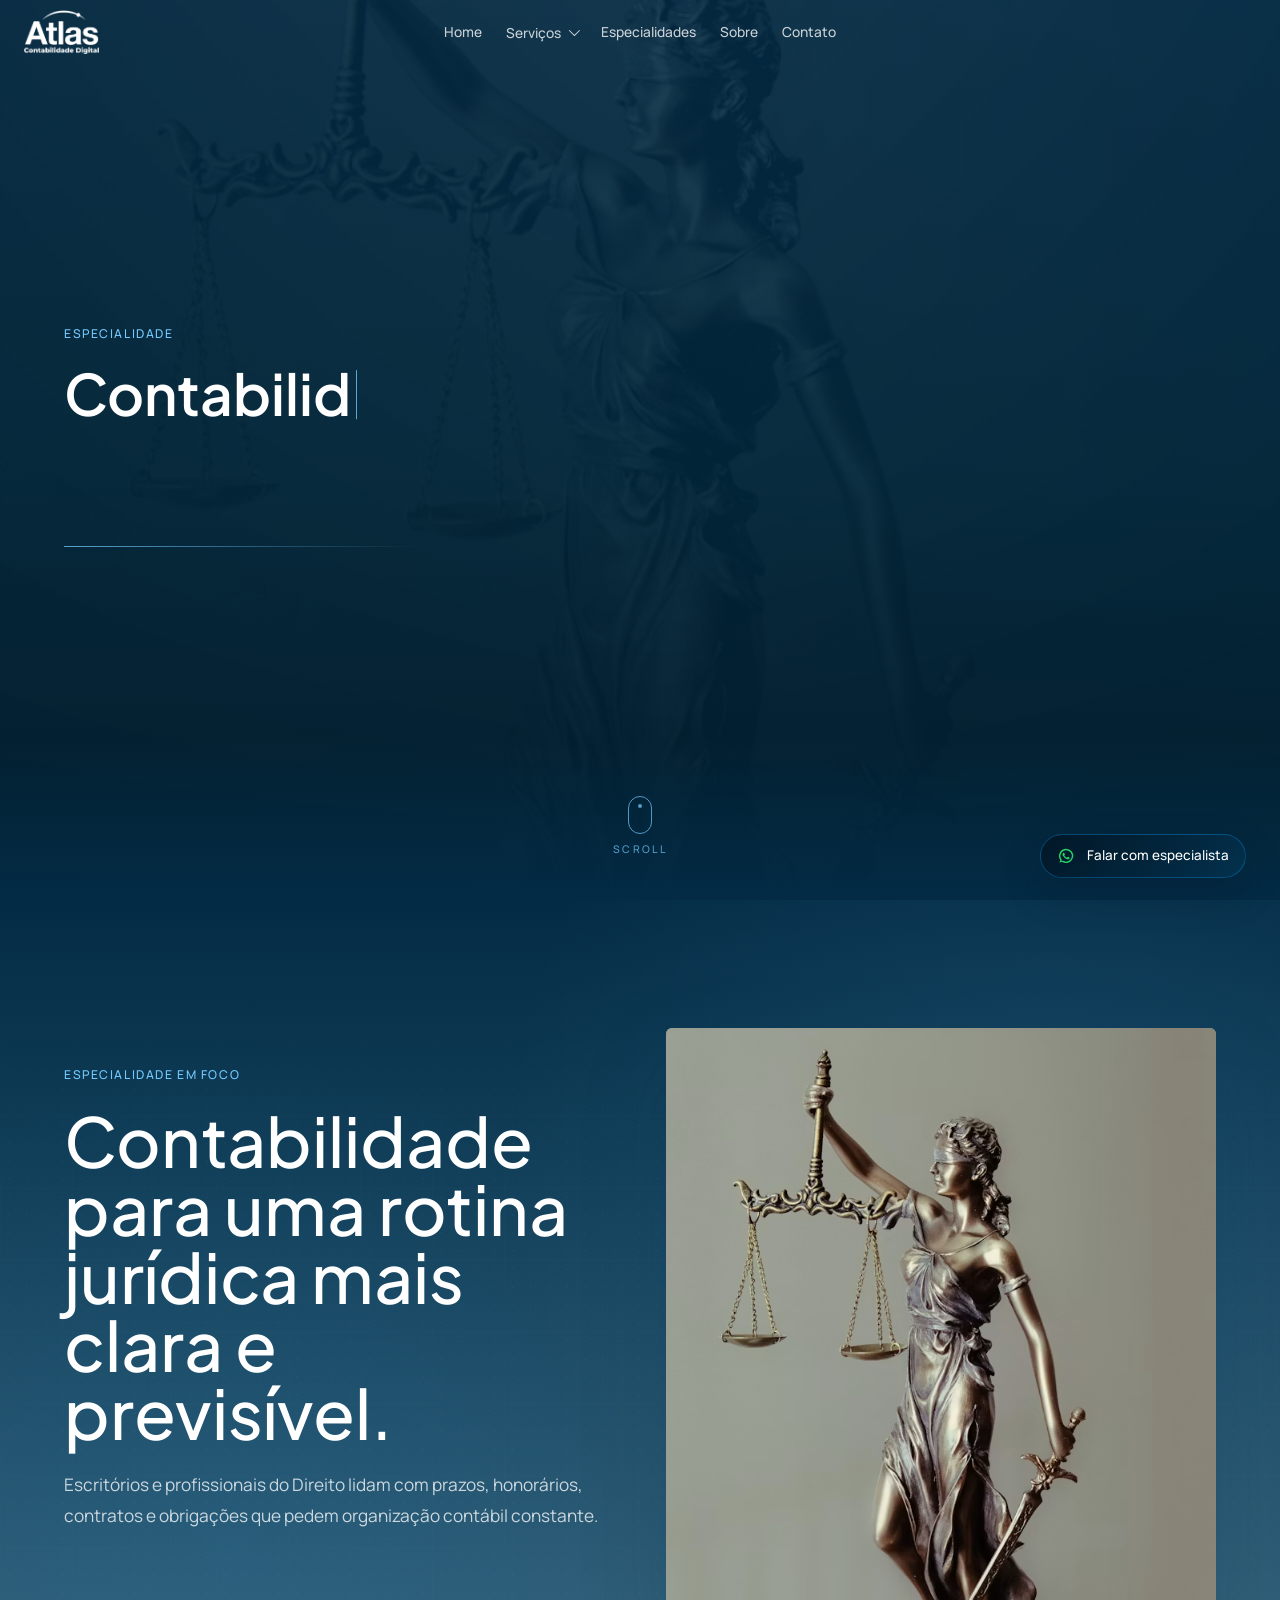
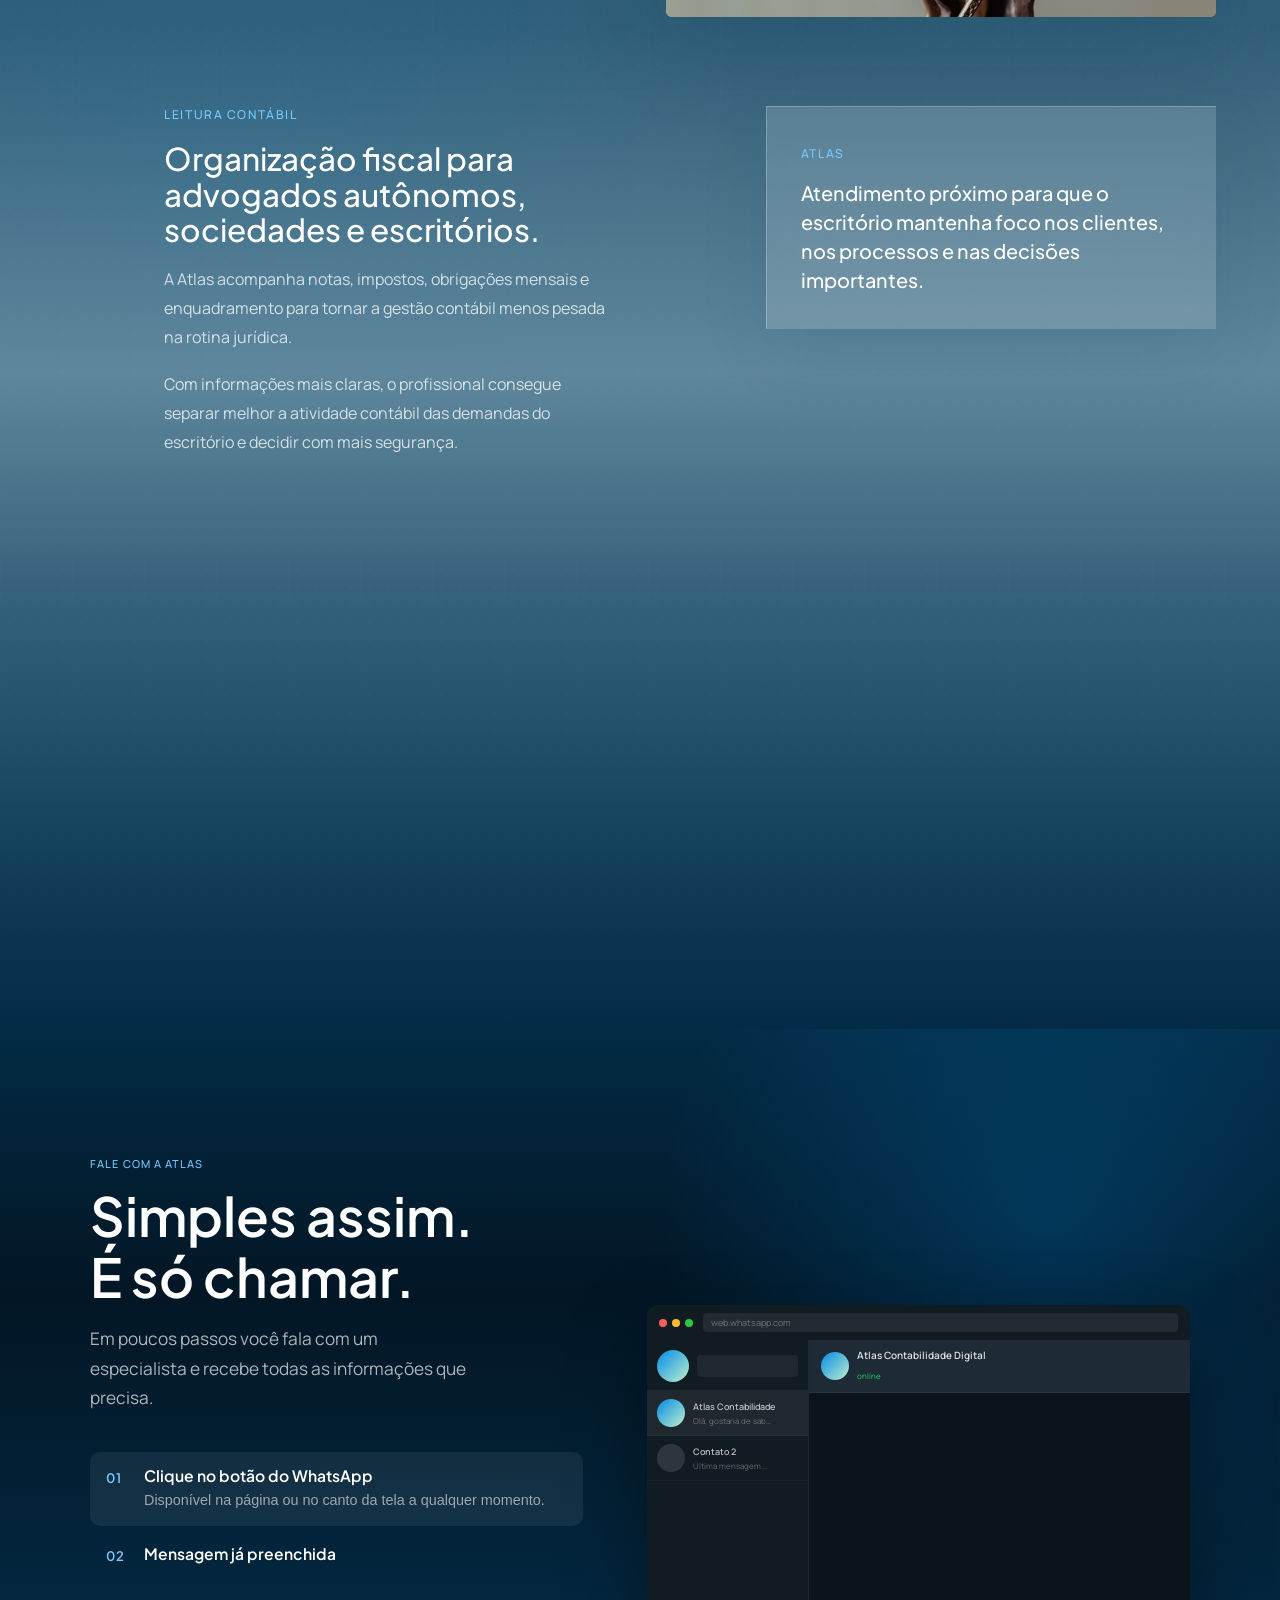
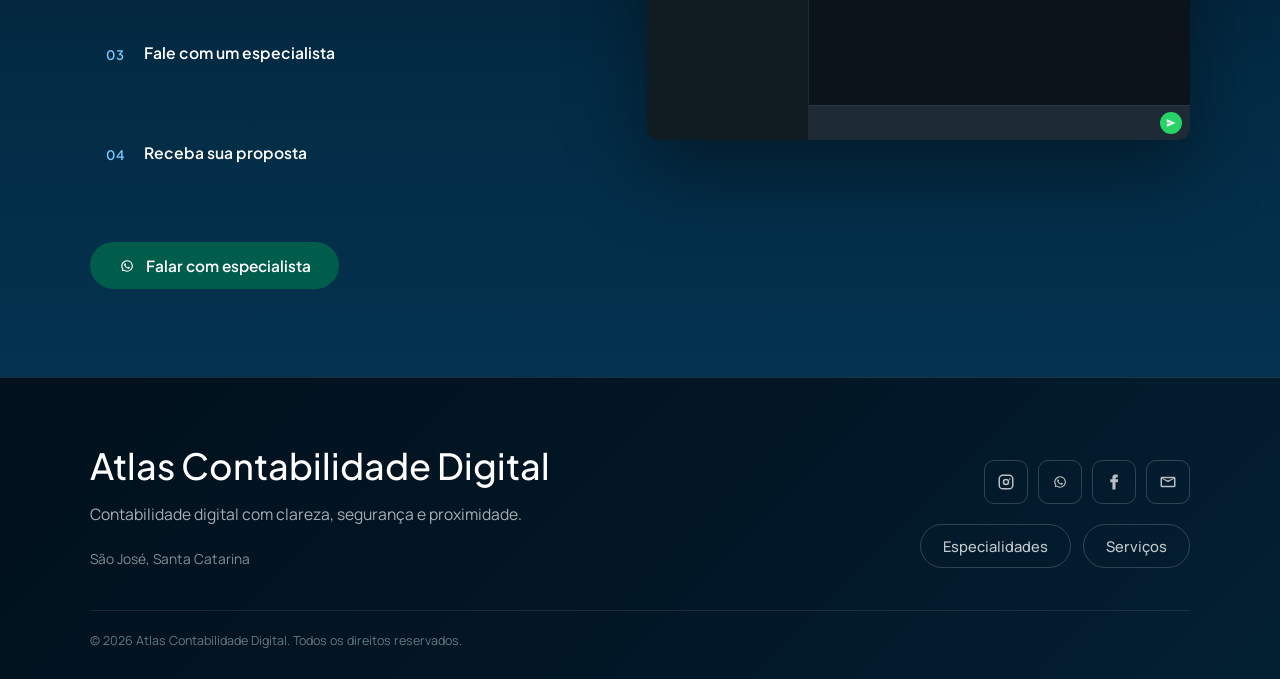
==== commit 4e7b5812: "especialidades atualizadas com layout" ====
--- a/especialidade-advocacia.html
+++ b/especialidade-advocacia.html
@@ -10,13 +10,22 @@
   <link rel="stylesheet" href="css/style.css">
 </head>
 <body class="is-loading">
-  <main class="specialty-page">
+  <main class="specialty-page specialty-page--premium">
     <section class="specialty-page__hero" style="--specialty-hero-image: url('../assets/especialidades/advocacia.png');" aria-labelledby="page-title">
+      <div class="specialty-page__hero-bg" aria-hidden="true">
+        <img class="specialty-page__hero-bg-image is-active" src="assets/especialidades/advocacia.png" alt="">
+        <img class="specialty-page__hero-bg-image" src="assets/especialidades/corretor-imoveis.png" alt="">
+        <img class="specialty-page__hero-bg-image" src="assets/especialidades/representantes_comerciais.png" alt="">
+      </div>
       <div class="specialty-page__hero-inner">
         <p class="specialty-page__eyebrow">Especialidade</p>
         <h1 class="specialty-page__title" id="page-title">Contabilidade para advocacia.</h1>
         <p class="specialty-page__text">Organiza&ccedil;&atilde;o cont&aacute;bil para profissionais e escrit&oacute;rios jur&iacute;dicos que precisam de clareza na rotina financeira e fiscal.</p>
       </div>
+      <a class="specialty-page__scroll-indicator" href="#advocacia-article-title" aria-label="Rolar para o conte&uacute;do da p&aacute;gina">
+        <span class="specialty-page__scroll-mouse"><span></span></span>
+        <span class="specialty-page__scroll-text">Scroll</span>
+      </a>
     </section>
 
     <section class="specialty-article" aria-labelledby="advocacia-article-title">
--- a/css/style.css
+++ b/css/style.css
@@ -2872,11 +2872,11 @@
   line-height: 1.76;
 }
 
-.specialty-page--technology {
+.specialty-page--premium {
   background: var(--color-brand-deep);
 }
 
-.specialty-page--technology .specialty-page__hero {
+.specialty-page--premium .specialty-page__hero {
   min-height: 100svh;
   display: flex;
   align-items: center;
@@ -2885,18 +2885,18 @@
   background: #032b45;
 }
 
-.specialty-page--technology .specialty-page__hero::before {
+.specialty-page--premium .specialty-page__hero::before {
   display: none;
 }
 
-.specialty-page--technology .specialty-page__hero::after {
+.specialty-page--premium .specialty-page__hero::after {
   z-index: -1;
   background:
     linear-gradient(180deg, rgba(3, 43, 69, 0.82) 0%, rgba(2, 38, 58, 0.9) 52%, rgba(1, 31, 48, 0.96) 82%, #032b45 100%),
     linear-gradient(90deg, rgba(2, 22, 37, 0.72) 0%, rgba(3, 43, 69, 0.42) 52%, rgba(3, 43, 69, 0.72) 100%);
 }
 
-.specialty-page--technology .specialty-page__hero-bg {
+.specialty-page--premium .specialty-page__hero-bg {
   position: absolute;
   inset: 0;
   z-index: -3;
@@ -2904,7 +2904,7 @@
   pointer-events: none;
 }
 
-.specialty-page--technology .specialty-page__hero-bg-image {
+.specialty-page--premium .specialty-page__hero-bg-image {
   position: absolute;
   inset: 0;
   width: 100%;
@@ -2917,25 +2917,25 @@
   will-change: opacity, transform;
 }
 
-.specialty-page--technology .specialty-page__hero-bg-image.is-active {
+.specialty-page--premium .specialty-page__hero-bg-image.is-active {
   opacity: 1;
   transform: scale(1);
 }
 
-.specialty-page--technology .specialty-page__hero-inner {
+.specialty-page--premium .specialty-page__hero-inner {
   z-index: 1;
   padding-bottom: clamp(18px, 4svh, 34px);
 }
 
-.specialty-page--technology .specialty-page__title {
+.specialty-page--premium .specialty-page__title {
   max-width: 780px;
 }
 
-.specialty-page--technology .specialty-page__text {
+.specialty-page--premium .specialty-page__text {
   max-width: 640px;
 }
 
-.specialty-page--technology .specialty-page__scroll-indicator {
+.specialty-page--premium .specialty-page__scroll-indicator {
   position: absolute;
   left: 50%;
   bottom: clamp(28px, 5svh, 52px);
@@ -2956,12 +2956,12 @@
   transition: color 0.2s ease, opacity 0.2s ease;
 }
 
-.specialty-page--technology .specialty-page__scroll-indicator:hover {
+.specialty-page--premium .specialty-page__scroll-indicator:hover {
   color: rgba(255, 255, 255, 0.92);
   opacity: 1;
 }
 
-.specialty-page--technology .specialty-page__scroll-mouse {
+.specialty-page--premium .specialty-page__scroll-mouse {
   position: relative;
   display: grid;
   justify-items: center;
@@ -2972,7 +2972,7 @@
   border-radius: 999px;
 }
 
-.specialty-page--technology .specialty-page__scroll-mouse span {
+.specialty-page--premium .specialty-page__scroll-mouse span {
   width: 4px;
   height: 4px;
   background: currentColor;
@@ -2980,11 +2980,11 @@
   animation: technologyScrollDot 1.55s ease-in-out infinite;
 }
 
-.specialty-page--technology .specialty-page__scroll-text {
+.specialty-page--premium .specialty-page__scroll-text {
   display: block;
 }
 
-.specialty-page--technology .specialty-article {
+.specialty-page--premium .specialty-article {
   position: relative;
   isolation: isolate;
   overflow: hidden;
@@ -2996,7 +2996,7 @@
     linear-gradient(180deg, #032b45 0%, #123f59 16%, #315f78 42%, #5f879c 62%, #315f78 76%, #123f59 90%, #032b45 100%);
 }
 
-.specialty-page--technology .specialty-article::before {
+.specialty-page--premium .specialty-article::before {
   content: "";
   position: absolute;
   inset: 0;
@@ -3011,72 +3011,72 @@
   mask-image: linear-gradient(to bottom, transparent 0%, #000 14%, #000 82%, transparent 100%);
 }
 
-.specialty-page--technology .specialty-article__container {
+.specialty-page--premium .specialty-article__container {
   position: relative;
   z-index: 1;
 }
 
-.specialty-page--technology .specialty-article__intro,
-.specialty-page--technology .specialty-article__feature-media,
-.specialty-page--technology .specialty-article__body,
-.specialty-page--technology .specialty-article__note,
-.specialty-page--technology .specialty-article__highlights {
+.specialty-page--premium .specialty-article__intro,
+.specialty-page--premium .specialty-article__feature-media,
+.specialty-page--premium .specialty-article__body,
+.specialty-page--premium .specialty-article__note,
+.specialty-page--premium .specialty-article__highlights {
   opacity: 0;
   transform: translateY(34px);
   animation: none;
 }
 
-.specialty-page--technology .specialty-article__intro.is-visible,
-.specialty-page--technology .specialty-article__feature-media.is-visible,
-.specialty-page--technology .specialty-article__body.is-visible,
-.specialty-page--technology .specialty-article__note.is-visible,
-.specialty-page--technology .specialty-article__highlights.is-visible {
+.specialty-page--premium .specialty-article__intro.is-visible,
+.specialty-page--premium .specialty-article__feature-media.is-visible,
+.specialty-page--premium .specialty-article__body.is-visible,
+.specialty-page--premium .specialty-article__note.is-visible,
+.specialty-page--premium .specialty-article__highlights.is-visible {
   animation: innerContentReveal 0.86s cubic-bezier(0.22, 1, 0.36, 1) both;
 }
 
-.specialty-page--technology .specialty-article__intro.is-visible,
-.specialty-page--technology .specialty-article__feature-media.is-visible,
-.specialty-page--technology .specialty-article__body.is-visible,
-.specialty-page--technology .specialty-article__note.is-visible,
-.specialty-page--technology .specialty-article__highlights.is-visible {
+.specialty-page--premium .specialty-article__intro.is-visible,
+.specialty-page--premium .specialty-article__feature-media.is-visible,
+.specialty-page--premium .specialty-article__body.is-visible,
+.specialty-page--premium .specialty-article__note.is-visible,
+.specialty-page--premium .specialty-article__highlights.is-visible {
   animation-delay: 0.08s;
 }
 
-.specialty-page--technology .specialty-article__eyebrow,
-.specialty-page--technology .specialty-article__kicker,
-.specialty-page--technology .specialty-article__note span {
+.specialty-page--premium .specialty-article__eyebrow,
+.specialty-page--premium .specialty-article__kicker,
+.specialty-page--premium .specialty-article__note span {
   color: var(--color-accent);
 }
 
-.specialty-page--technology .specialty-article__title,
-.specialty-page--technology .specialty-article__body h3,
-.specialty-page--technology .specialty-article__note p {
+.specialty-page--premium .specialty-article__title,
+.specialty-page--premium .specialty-article__body h3,
+.specialty-page--premium .specialty-article__note p {
   color: var(--color-surface);
 }
 
-.specialty-page--technology .specialty-article__lead,
-.specialty-page--technology .specialty-article__body p:not(.specialty-article__kicker) {
+.specialty-page--premium .specialty-article__lead,
+.specialty-page--premium .specialty-article__body p:not(.specialty-article__kicker) {
   color: rgba(255, 255, 255, 0.76);
 }
 
-.specialty-page--technology .specialty-article__note {
+.specialty-page--premium .specialty-article__note {
   background: rgba(255, 255, 255, 0.16);
   border-color: rgba(255, 255, 255, 0.24);
   box-shadow: 0 22px 70px rgba(4, 50, 79, 0.08);
   backdrop-filter: blur(12px);
 }
 
-.specialty-page--technology .specialty-article__highlights {
+.specialty-page--premium .specialty-article__highlights {
   overflow: visible;
   border-top: 0;
   border-bottom: 0;
 }
 
-.specialty-page--technology .specialty-article__highlights::before {
+.specialty-page--premium .specialty-article__highlights::before {
   display: none;
 }
 
-.specialty-page--technology .specialty-article__highlights article {
+.specialty-page--premium .specialty-article__highlights article {
   z-index: 0;
   padding-inline: clamp(22px, 3vw, 34px);
   background: rgba(255, 255, 255, 0.07);
@@ -3096,25 +3096,25 @@
   will-change: opacity, transform;
 }
 
-.specialty-page--technology .specialty-article__highlights.is-visible article {
+.specialty-page--premium .specialty-article__highlights.is-visible article {
   opacity: 0.74;
   transform: translateY(0) scale(1);
 }
 
-.specialty-page--technology .specialty-article__highlights.is-visible article:nth-child(1) {
+.specialty-page--premium .specialty-article__highlights.is-visible article:nth-child(1) {
   transition-delay: 0.18s;
 }
 
-.specialty-page--technology .specialty-article__highlights.is-visible article:nth-child(2) {
+.specialty-page--premium .specialty-article__highlights.is-visible article:nth-child(2) {
   transition-delay: 0.28s;
 }
 
-.specialty-page--technology .specialty-article__highlights.is-visible article:nth-child(3) {
+.specialty-page--premium .specialty-article__highlights.is-visible article:nth-child(3) {
   transition-delay: 0.38s;
 }
 
-.specialty-page--technology .specialty-article__highlights.is-visible article:hover,
-.specialty-page--technology .specialty-article__highlights.is-visible article:focus-within {
+.specialty-page--premium .specialty-article__highlights.is-visible article:hover,
+.specialty-page--premium .specialty-article__highlights.is-visible article:focus-within {
   z-index: 2;
   opacity: 1;
   transform: translateY(-10px) scale(1.035);
@@ -3124,7 +3124,7 @@
   transition-delay: 0s;
 }
 
-.specialty-page--technology .specialty-article__highlights span {
+.specialty-page--premium .specialty-article__highlights span {
   width: 34px;
   height: 34px;
   min-width: 34px;
@@ -3141,18 +3141,18 @@
     border-color 0.35s ease;
 }
 
-.specialty-page--technology .specialty-article__highlights h3 {
+.specialty-page--premium .specialty-article__highlights h3 {
   color: rgba(255, 255, 255, 0.84);
   transition: color 0.35s ease;
 }
 
-.specialty-page--technology .specialty-article__highlights p {
+.specialty-page--premium .specialty-article__highlights p {
   color: rgba(255, 255, 255, 0.66);
   transition: color 0.35s ease;
 }
 
-.specialty-page--technology .specialty-article__highlights article:hover span,
-.specialty-page--technology .specialty-article__highlights article:focus-within span {
+.specialty-page--premium .specialty-article__highlights article:hover span,
+.specialty-page--premium .specialty-article__highlights article:focus-within span {
   color: #ffffff;
   background: rgba(115, 202, 255, 0.22);
   border-color: rgba(115, 202, 255, 0.9);
@@ -3160,17 +3160,17 @@
   animation-play-state: paused;
 }
 
-.specialty-page--technology .specialty-article__highlights article:hover h3,
-.specialty-page--technology .specialty-article__highlights article:focus-within h3 {
+.specialty-page--premium .specialty-article__highlights article:hover h3,
+.specialty-page--premium .specialty-article__highlights article:focus-within h3 {
   color: #ffffff;
 }
 
-.specialty-page--technology .specialty-article__highlights article:hover p,
-.specialty-page--technology .specialty-article__highlights article:focus-within p {
+.specialty-page--premium .specialty-article__highlights article:hover p,
+.specialty-page--premium .specialty-article__highlights article:focus-within p {
   color: rgba(255, 255, 255, 0.84);
 }
 
-.specialty-page--technology + .contact-section {
+.specialty-page--premium + .contact-section {
   margin-top: -1px;
   padding-top: clamp(104px, 10vw, 150px);
   background:
@@ -3179,54 +3179,54 @@
 }
 
 @media (max-width: 780px) {
-  .specialty-page--technology .specialty-page__hero {
+  .specialty-page--premium .specialty-page__hero {
     min-height: 100svh;
     padding: clamp(118px, 22svh, 150px) clamp(18px, 5vw, 28px) clamp(116px, 16svh, 138px);
   }
 
-  .specialty-page--technology .specialty-page__hero-inner {
+  .specialty-page--premium .specialty-page__hero-inner {
     padding-bottom: 0;
   }
 
-  .specialty-page--technology .specialty-page__title {
+  .specialty-page--premium .specialty-page__title {
     max-width: 100%;
   }
 
-  .specialty-page--technology .specialty-page__hero-bg-image {
+  .specialty-page--premium .specialty-page__hero-bg-image {
     object-position: 58% center;
   }
 
-  .specialty-page--technology .specialty-page__scroll-indicator {
-    bottom: 26px;
+  .specialty-page--premium .specialty-page__scroll-indicator {
+    bottom: 82px;
     gap: 8px;
     font-size: 0.6rem;
   }
 
-  .specialty-page--technology .specialty-page__scroll-mouse {
+  .specialty-page--premium .specialty-page__scroll-mouse {
     width: 22px;
     height: 34px;
   }
 
-  .specialty-page--technology .specialty-article {
+  .specialty-page--premium .specialty-article {
     padding-top: 82px;
   }
 
-  .specialty-page--technology .specialty-article__note {
+  .specialty-page--premium .specialty-article__note {
     padding: 24px;
     background: rgba(255, 255, 255, 0.14);
     border-left: 1px solid rgba(255, 255, 255, 0.24);
   }
 
-  .specialty-page--technology .specialty-article__highlights article {
+  .specialty-page--premium .specialty-article__highlights article {
     border-bottom-color: rgba(255, 255, 255, 0.2);
   }
 
-  .specialty-page--technology .specialty-article__highlights.is-visible article:hover,
-  .specialty-page--technology .specialty-article__highlights.is-visible article:focus-within {
+  .specialty-page--premium .specialty-article__highlights.is-visible article:hover,
+  .specialty-page--premium .specialty-article__highlights.is-visible article:focus-within {
     transform: translateY(-4px) scale(1.015);
   }
 
-  .specialty-page--technology .specialty-article__highlights::before {
+  .specialty-page--premium .specialty-article__highlights::before {
     display: none;
   }
 }
@@ -5805,25 +5805,25 @@
     transform: scaleX(1);
   }
 
-  .specialty-page--technology .specialty-page__hero-bg-image {
+  .specialty-page--premium .specialty-page__hero-bg-image {
     transition: none;
     transform: none;
   }
 
-  .specialty-page--technology .specialty-page__scroll-mouse span {
+  .specialty-page--premium .specialty-page__scroll-mouse span {
     animation: none;
     opacity: 1;
     transform: none;
   }
 
-  .specialty-page--technology .specialty-article__highlights span {
+  .specialty-page--premium .specialty-article__highlights span {
     animation: none;
   }
 
-  .specialty-page--technology .specialty-article__highlights article,
-  .specialty-page--technology .specialty-article__highlights span,
-  .specialty-page--technology .specialty-article__highlights h3,
-  .specialty-page--technology .specialty-article__highlights p {
+  .specialty-page--premium .specialty-article__highlights article,
+  .specialty-page--premium .specialty-article__highlights span,
+  .specialty-page--premium .specialty-article__highlights h3,
+  .specialty-page--premium .specialty-article__highlights p {
     transition: none;
   }
 }
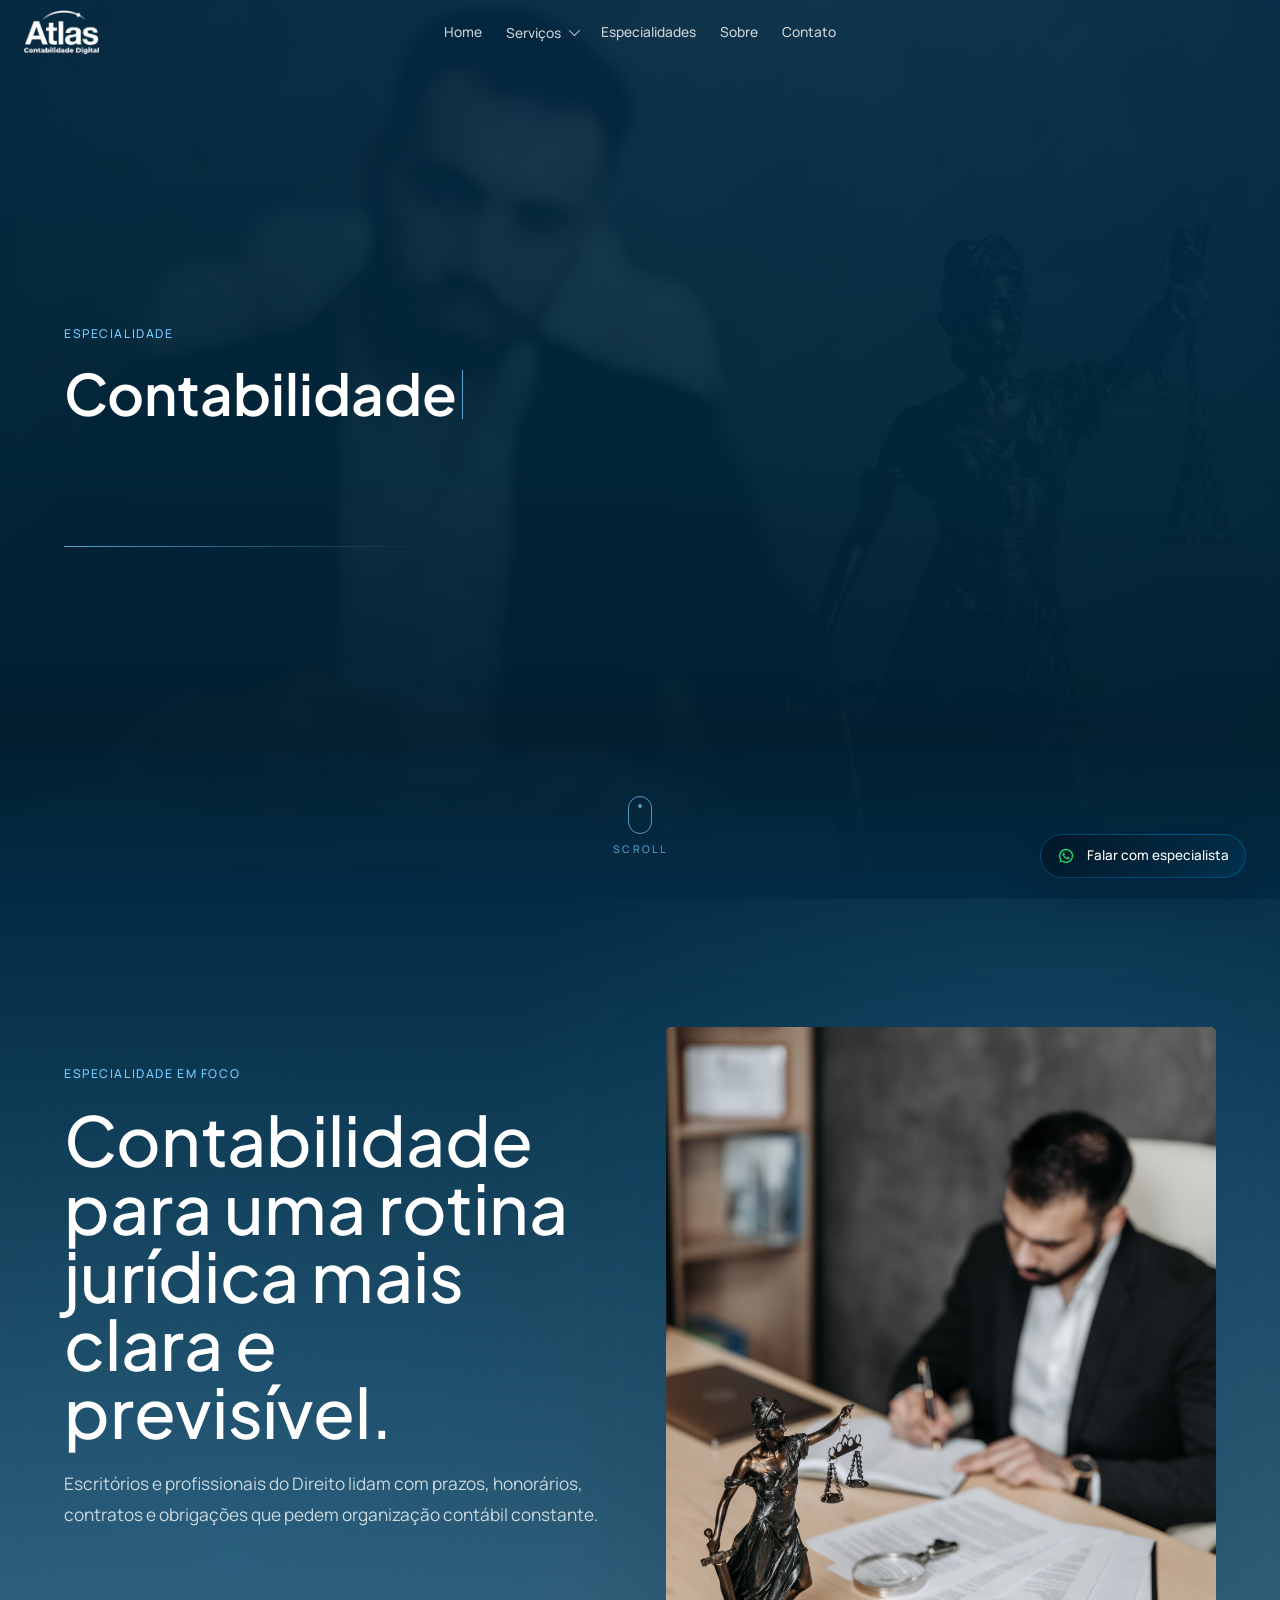
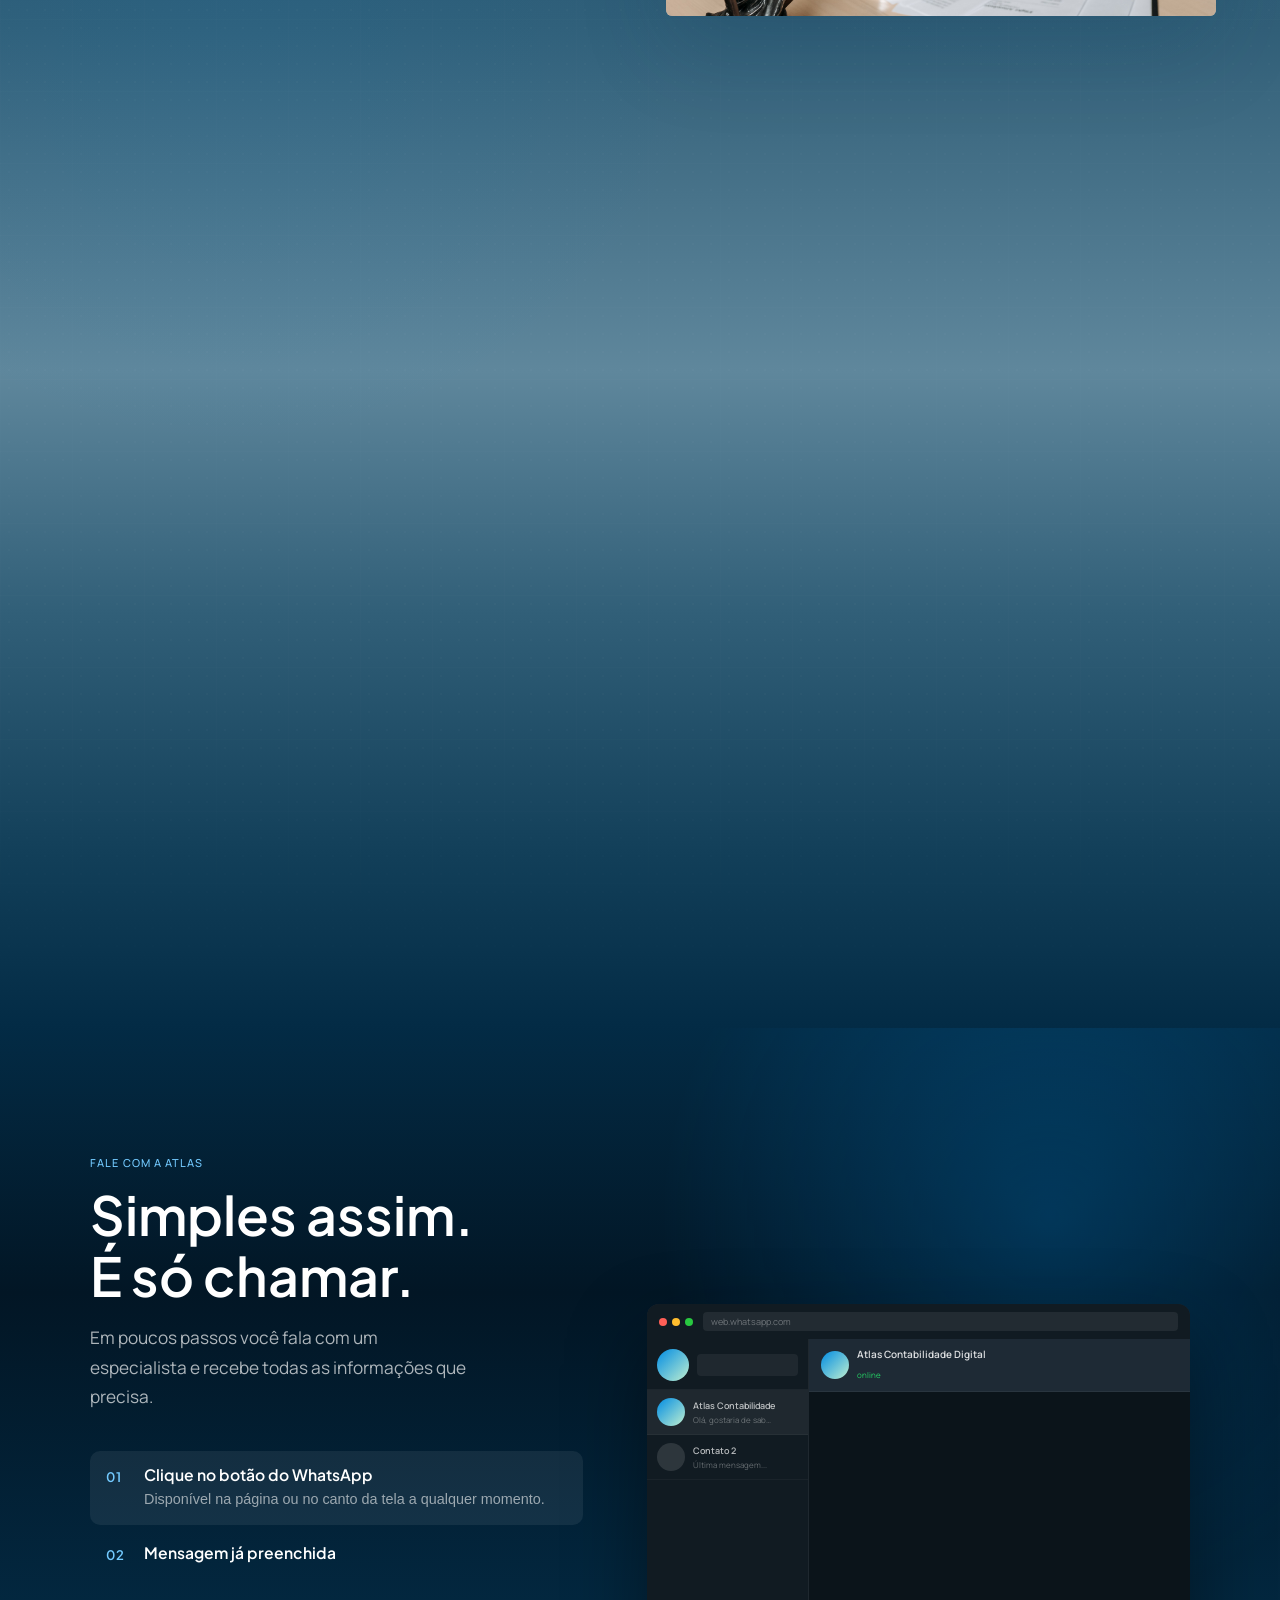
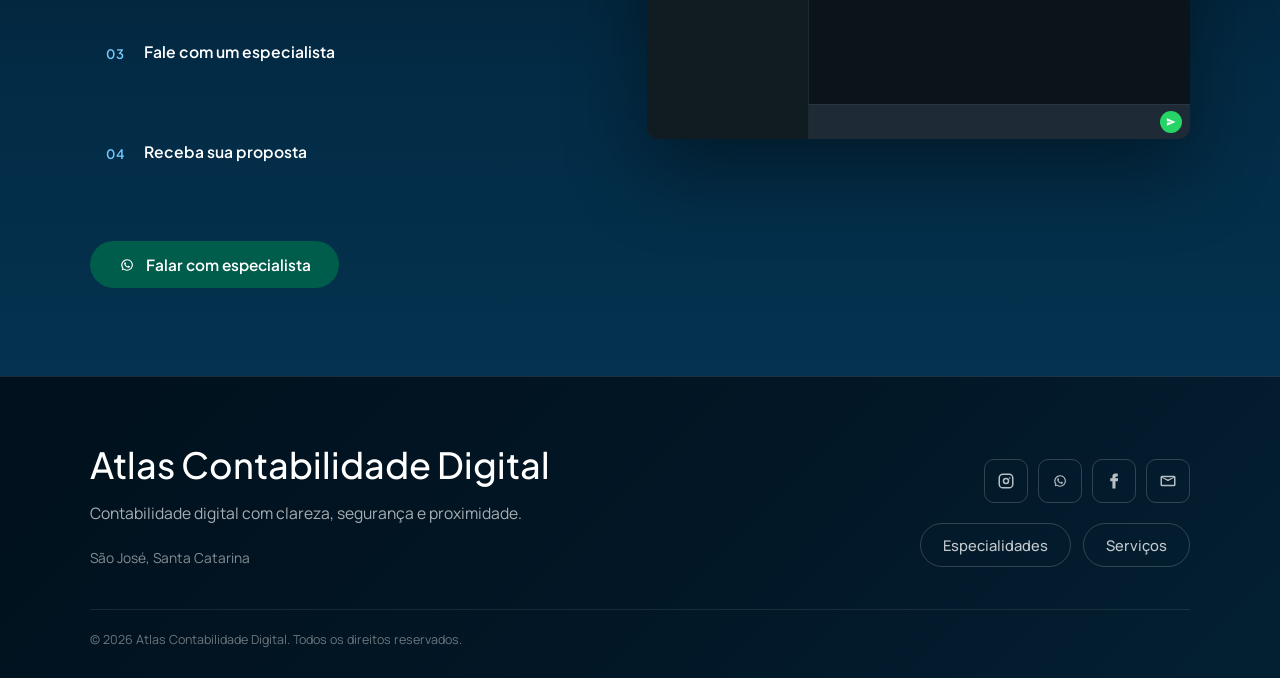
==== commit 05ada803: "imagems de sessão institucional ajustadas de posição e acertando imagens de sessão especialidades" ====
--- a/especialidade-advocacia.html
+++ b/especialidade-advocacia.html
@@ -13,7 +13,7 @@
   <main class="specialty-page specialty-page--premium">
     <section class="specialty-page__hero" style="--specialty-hero-image: url('../assets/especialidades/advocacia.png');" aria-labelledby="page-title">
       <div class="specialty-page__hero-bg" aria-hidden="true">
-        <img class="specialty-page__hero-bg-image is-active" src="assets/especialidades/advocacia.png" alt="">
+        <img class="specialty-page__hero-bg-image is-active" src="assets/especialidades/advocacia/advogado_hero.jpg" alt="">
         <img class="specialty-page__hero-bg-image" src="assets/especialidades/corretor-imoveis.png" alt="">
         <img class="specialty-page__hero-bg-image" src="assets/especialidades/representantes_comerciais.png" alt="">
       </div>
@@ -37,7 +37,7 @@
         </div>
 
         <figure class="specialty-article__feature-media">
-          <img src="assets/especialidades/advocacia.png" alt="Profissional da advocacia em ambiente de trabalho jur&iacute;dico">
+          <img src="assets/especialidades/advocacia/advogado_olhando.jpg" alt="Profissional da advocacia em ambiente de trabalho jur&iacute;dico">
         </figure>
 
         <div class="specialty-article__body">
--- a/css/style.css
+++ b/css/style.css
@@ -497,21 +497,17 @@
   }
 }
 
-@keyframes loaderLogoReveal {
-  0% {
+@keyframes pageLeaveLogoReveal {
+  from {
     opacity: 0;
-    transform: translateY(10px) scale(0.94);
-  }
-
-  35%,
-  72% {
+    filter: blur(4px) drop-shadow(0 18px 34px rgba(0, 0, 0, 0.24));
+    transform: translateY(10px) scale(0.96);
+  }
+
+  to {
     opacity: 1;
+    filter: blur(0) drop-shadow(0 18px 34px rgba(0, 0, 0, 0.24));
     transform: translateY(0) scale(1);
-  }
-
-  100% {
-    opacity: 0;
-    transform: translateY(-8px) scale(0.98);
   }
 }
 
@@ -533,13 +529,33 @@
   width: min(220px, 52vw);
   height: auto;
   filter: drop-shadow(0 18px 34px rgba(0, 0, 0, 0.24));
-  animation: loaderLogoReveal 1.45s ease both;
+  animation: none;
 }
 
 body.is-loaded .page-loader {
   opacity: 0;
   visibility: hidden;
   pointer-events: none;
+}
+
+body.is-page-leaving {
+  overflow: hidden;
+}
+
+body.is-page-leaving .page-loader {
+  opacity: 1;
+  visibility: visible;
+  pointer-events: auto;
+}
+
+body.is-page-leaving .page-loader img {
+  animation: pageLeaveLogoReveal 0.52s cubic-bezier(0.22, 1, 0.36, 1) both;
+}
+
+@media (prefers-reduced-motion: reduce) {
+  body.is-page-leaving .page-loader img {
+    animation: none;
+  }
 }
 
 .site-header {
@@ -1140,12 +1156,32 @@
   width: 100%;
   height: 100%;
   object-fit: cover;
-  object-position: center;
+  object-position: var(--institutional-focus-x, 50%) var(--institutional-focus-y, 50%);
   opacity: 0;
   z-index: 0;
   transform: scale(1.04);
   filter: blur(5px) saturate(0.96) contrast(1.04);
   transition: opacity 1.9s ease, filter 1.9s ease, transform 1.9s ease;
+}
+
+.institutional-section__slide:nth-child(1) {
+  --institutional-focus-x: 50%;
+  --institutional-focus-y: 48%;
+}
+
+.institutional-section__slide:nth-child(2) {
+  --institutional-focus-x: 50%;
+  --institutional-focus-y: 13%;
+}
+
+.institutional-section__slide:nth-child(3) {
+  --institutional-focus-x: 20%;
+  --institutional-focus-y: 16%;
+}
+
+.institutional-section__slide:nth-child(4) {
+  --institutional-focus-x: 64%;
+  --institutional-focus-y: 25%;
 }
 
 .institutional-section__slide.is-active {
@@ -3532,14 +3568,13 @@
   width: 100%;
   min-height: clamp(320px, 31vw, 520px);
   margin: 0;
-  overflow: hidden;
-  border-radius: 8px;
-  background:
-    linear-gradient(180deg, rgba(6, 26, 43, 0.12), rgba(6, 26, 43, 0.68)),
-    linear-gradient(135deg, rgba(0, 140, 227, 0.44), rgba(115, 202, 255, 0.16)),
-    url("../assets/images/frente-atlas.jpg") center / cover no-repeat;
-  box-shadow: 0 36px 90px rgba(0, 0, 0, 0.34);
-  animation: innerHeroImageReveal 0.95s cubic-bezier(0.22, 1, 0.36, 1) both;
+  padding: 0;
+  overflow: visible;
+  border: 0;
+  border-radius: 22px;
+  background: transparent;
+  box-shadow: none;
+  animation: none;
 }
 
 @media (min-width: 1024px) and (max-width: 1439px) {
@@ -3558,24 +3593,49 @@
   }
 }
 
+.about-hero__photo img {
+  position: absolute;
+  inset: 0;
+  width: 100%;
+  height: 100%;
+  padding: 0;
+  box-sizing: border-box;
+  display: block;
+  object-fit: cover;
+  object-position: center;
+  border: 1px solid rgba(115, 202, 255, 0.32);
+  border-radius: 24px;
+  box-shadow:
+    0 55px 140px rgba(0, 0, 0, 0.58),
+    0 28px 90px rgba(0, 140, 227, 0.34),
+    0 0 90px rgba(115, 202, 255, 0.18);
+  filter: none !important;
+  opacity: 1;
+}
+
 .about-hero__photo::before {
-  content: "";
-  position: absolute;
-  inset: 18px;
-  border: 1px solid rgba(255, 255, 255, 0.16);
-  border-radius: 6px;
-  pointer-events: none;
+  display: none;
+}
+
+.about-hero__photo::after {
+  display: none;
 }
 
 .about-hero__photo figcaption {
   position: absolute;
-  left: 24px;
-  right: 24px;
-  bottom: 22px;
+  left: 18px;
+  right: auto;
+  bottom: 18px;
+  z-index: 3;
   margin: 0;
-  color: rgba(255, 255, 255, 0.72);
+  padding: 8px 12px;
+  border-radius: 999px;
+  background: rgba(2, 22, 37, 0.58);
+  backdrop-filter: blur(10px);
+  color: rgba(255, 255, 255, 0.86);
   font-size: 0.82rem;
   font-weight: 500;
+  text-shadow: none;
 }
 
 .about-values {
@@ -4441,6 +4501,88 @@
   }
 }
 
+@media (min-width: 1024px) and (max-width: 1536px) {
+  @keyframes institutionalBackgroundRevealDesktopFit {
+    from {
+      filter: blur(4px) saturate(0.96) contrast(1.04);
+      transform: scale(1.035);
+    }
+
+    to {
+      filter: blur(0) saturate(0.96) contrast(1.04);
+      transform: scale(1);
+    }
+  }
+
+  @keyframes institutionalSlideRevealDesktopFocus {
+    from {
+      filter: blur(3px) saturate(0.96) contrast(1.04);
+      transform: scale(1.025);
+    }
+
+    to {
+      filter: blur(0) saturate(0.96) contrast(1.04);
+      transform: scale(1);
+    }
+  }
+
+  .institutional-section__background {
+    transform: scale(1.035);
+    transform-origin: center center;
+  }
+
+  .institutional-section.is-visible .institutional-section__background {
+    animation: institutionalBackgroundRevealDesktopFit 1.7s ease-out both;
+  }
+
+  .institutional-section__slide {
+    transform-origin: var(--institutional-focus-x, 50%) var(--institutional-focus-y, 50%);
+  }
+
+  .institutional-section__slide.is-active {
+    animation: institutionalSlideRevealDesktopFocus 3.2s ease both;
+  }
+
+  .institutional-section__slide:nth-child(1) {
+    --institutional-focus-x: 50%;
+    --institutional-focus-y: 42%;
+  }
+
+  .institutional-section__slide:nth-child(2) {
+    --institutional-focus-x: 50%;
+    --institutional-focus-y: 28%;
+  }
+
+  .institutional-section__slide:nth-child(3) {
+    --institutional-focus-x: 50%;
+    --institutional-focus-y: 24%;
+  }
+
+  .institutional-section__slide:nth-child(4) {
+    --institutional-focus-x: 54%;
+    --institutional-focus-y: 28%;
+  }
+}
+
+@media (min-width: 1200px) and (max-width: 1399px) and (max-height: 820px) {
+  .institutional-section__slide:nth-child(1) {
+    --institutional-focus-y: 38%;
+  }
+
+  .institutional-section__slide:nth-child(2) {
+    --institutional-focus-y: 24%;
+  }
+
+  .institutional-section__slide:nth-child(3) {
+    --institutional-focus-y: 20%;
+  }
+
+  .institutional-section__slide:nth-child(4) {
+    --institutional-focus-x: 54%;
+    --institutional-focus-y: 24%;
+  }
+}
+
 @media (max-width: 520px) {
   .whatsapp-floating {
     right: 14px;
@@ -4470,7 +4612,23 @@
   }
 
   .institutional-section__slide {
-    object-position: 58% center;
+    object-position: var(--institutional-slide-position-mobile, var(--institutional-slide-position, center));
+  }
+
+  .institutional-section__slide:nth-child(1) {
+    --institutional-slide-position-mobile: 52% 50%;
+  }
+
+  .institutional-section__slide:nth-child(2) {
+    --institutional-slide-position-mobile: 48% 34%;
+  }
+
+  .institutional-section__slide:nth-child(3) {
+    --institutional-slide-position-mobile: 50% 32%;
+  }
+
+  .institutional-section__slide:nth-child(4) {
+    --institutional-slide-position-mobile: 67% 34%;
   }
 
   .institutional-section__overlay {
@@ -5747,6 +5905,2101 @@
     width: min(80%, 500px);
     min-height: clamp(146px, 6vw, 176px);
     padding: 18px 20px;
+  }
+}
+
+.service-page--company-opening {
+  overflow-x: clip;
+  color: var(--color-text);
+  background:
+    radial-gradient(circle at 12% 18%, rgba(115, 202, 255, 0.18), transparent 28%),
+    linear-gradient(180deg, #eaf6fb 0%, #f3fafe 42%, #d6e9f1 100%);
+}
+
+.service-page--company-opening [data-service-reveal] {
+  opacity: 0;
+  filter: blur(10px);
+  transform: translateY(24px);
+  transition:
+    opacity 0.78s cubic-bezier(0.22, 1, 0.36, 1),
+    filter 0.78s cubic-bezier(0.22, 1, 0.36, 1),
+    transform 0.78s cubic-bezier(0.22, 1, 0.36, 1);
+}
+
+.service-page--company-opening [data-service-reveal].is-visible {
+  opacity: 1;
+  filter: blur(0);
+  transform: translateY(0);
+}
+
+.service-page--company-opening .service-page__eyebrow {
+  margin: 0 0 16px;
+  color: var(--color-accent);
+  font-size: 0.76rem;
+  font-weight: 500;
+  letter-spacing: 0.12em;
+  line-height: 1.4;
+  text-transform: uppercase;
+}
+
+.service-page--company-opening .service-hero {
+  position: relative;
+  isolation: isolate;
+  min-height: 94svh;
+  display: flex;
+  align-items: center;
+  padding: clamp(118px, 14vh, 168px) clamp(20px, 5vw, 80px) clamp(72px, 10vh, 118px);
+  overflow: hidden;
+  color: var(--color-surface);
+  background: var(--color-brand-deep);
+}
+
+.service-page--company-opening .service-hero::before,
+.service-page--company-opening .service-hero::after {
+  content: "";
+  position: absolute;
+  inset: 0;
+  pointer-events: none;
+}
+
+.service-page--company-opening .service-hero::before {
+  z-index: -1;
+  background:
+    radial-gradient(circle at 76% 28%, rgba(115, 202, 255, 0.28), transparent 28%),
+    linear-gradient(90deg, rgba(2, 22, 37, 0.98) 0%, rgba(3, 43, 69, 0.9) 48%, rgba(3, 43, 69, 0.54) 74%, rgba(2, 22, 37, 0.22) 100%),
+    linear-gradient(180deg, rgba(2, 22, 37, 0.18) 0%, rgba(2, 22, 37, 0.94) 100%);
+}
+
+.service-page--company-opening .service-hero::after {
+  z-index: -1;
+  opacity: 0.24;
+  background-image:
+    linear-gradient(rgba(115, 202, 255, 0.22) 1px, transparent 1px),
+    linear-gradient(90deg, rgba(115, 202, 255, 0.18) 1px, transparent 1px);
+  background-size: 56px 56px;
+  mask-image: linear-gradient(90deg, rgba(0, 0, 0, 0.86), transparent 78%);
+}
+
+.service-page--company-opening .service-hero__background {
+  position: absolute;
+  inset: 0;
+  z-index: -2;
+  overflow: hidden;
+}
+
+.service-page--company-opening .service-hero__background img {
+  width: 100%;
+  height: 100%;
+  object-fit: cover;
+  object-position: 72% center;
+  filter: saturate(0.82) contrast(1.08);
+  transform: scale(1.08);
+  animation: companyOpeningHeroImage 1.25s cubic-bezier(0.22, 1, 0.36, 1) both;
+}
+
+@keyframes companyOpeningHeroImage {
+  from {
+    filter: blur(8px) saturate(0.72) contrast(1.04);
+    transform: scale(1.14);
+  }
+
+  to {
+    filter: blur(0) saturate(0.82) contrast(1.08);
+    transform: scale(1.08);
+  }
+}
+
+.service-page--company-opening .service-hero__inner,
+.service-page--company-opening .service-overview__inner,
+.service-page--company-opening .service-process__inner,
+.service-page--company-opening .service-final__inner {
+  width: min(100%, 1180px);
+  margin: 0 auto;
+}
+
+.service-page--company-opening .service-hero__inner {
+  display: grid;
+  grid-template-columns: minmax(0, 1.1fr) minmax(300px, 0.62fr);
+  gap: clamp(38px, 6vw, 86px);
+  align-items: end;
+}
+
+.service-page--company-opening .service-hero__content h1,
+.service-page--company-opening .service-overview h2,
+.service-page--company-opening .service-process h2,
+.service-page--company-opening .service-final h2 {
+  margin: 0;
+  font-family: var(--font-heading);
+  font-weight: 500;
+  letter-spacing: 0;
+}
+
+.service-page--company-opening .service-hero__content h1 {
+  max-width: 780px;
+  font-size: clamp(2.75rem, 6vw, 5.8rem);
+  line-height: 0.96;
+}
+
+.service-page--company-opening .service-hero__content > p:not(.service-page__eyebrow) {
+  max-width: 610px;
+  margin: 26px 0 0;
+  color: rgba(255, 255, 255, 0.78);
+  font-size: clamp(1rem, 1.4vw, 1.18rem);
+  line-height: 1.72;
+}
+
+.service-page--company-opening .service-hero__actions {
+  display: flex;
+  flex-wrap: wrap;
+  gap: 12px;
+  margin-top: 34px;
+}
+
+.service-page--company-opening .service-hero__button {
+  display: inline-flex;
+  align-items: center;
+  justify-content: center;
+  min-height: 48px;
+  padding: 0 20px;
+  border-radius: 999px;
+  border: 1px solid rgba(255, 255, 255, 0.2);
+  font-size: 0.9rem;
+  font-weight: 500;
+  transition:
+    transform 0.22s ease,
+    border-color 0.22s ease,
+    background 0.22s ease,
+    color 0.22s ease,
+    box-shadow 0.22s ease;
+}
+
+.service-page--company-opening .service-hero__button:hover,
+.service-page--company-opening .service-hero__button:focus-visible {
+  transform: translateY(-2px);
+}
+
+.service-page--company-opening .service-hero__button--primary {
+  color: #032b45;
+  background: linear-gradient(135deg, #ffffff 0%, #d8f1ff 100%);
+  box-shadow: 0 18px 40px rgba(0, 140, 227, 0.22);
+}
+
+.service-page--company-opening .service-hero__button--secondary {
+  color: rgba(255, 255, 255, 0.88);
+  background: rgba(255, 255, 255, 0.08);
+}
+
+.service-page--company-opening .service-hero__button--secondary:hover,
+.service-page--company-opening .service-hero__button--secondary:focus-visible {
+  border-color: rgba(115, 202, 255, 0.58);
+  background: rgba(115, 202, 255, 0.13);
+}
+
+.service-page--company-opening .service-hero__panel {
+  padding: clamp(22px, 3vw, 32px);
+  border: 1px solid rgba(255, 255, 255, 0.18);
+  border-radius: 22px;
+  background: rgba(3, 43, 69, 0.48);
+  box-shadow: 0 28px 70px rgba(0, 0, 0, 0.32);
+  backdrop-filter: blur(18px);
+}
+
+.service-page--company-opening .service-hero__panel-label {
+  margin: 0 0 18px;
+  color: rgba(255, 255, 255, 0.58);
+  font-size: 0.72rem;
+  font-weight: 500;
+  letter-spacing: 0.12em;
+  text-transform: uppercase;
+}
+
+.service-page--company-opening .service-hero__panel ul,
+.service-page--company-opening .service-final__list {
+  margin: 0;
+  padding: 0;
+  list-style: none;
+}
+
+.service-page--company-opening .service-hero__panel li {
+  display: grid;
+  grid-template-columns: auto 1fr;
+  gap: 14px;
+  align-items: center;
+  padding: 16px 0;
+  color: rgba(255, 255, 255, 0.78);
+  border-top: 1px solid rgba(255, 255, 255, 0.12);
+  transition:
+    color 0.22s ease,
+    transform 0.22s ease,
+    border-color 0.22s ease;
+}
+
+.service-page--company-opening .service-hero__panel li:hover {
+  color: #ffffff;
+  border-color: rgba(115, 202, 255, 0.34);
+  transform: translateX(4px);
+}
+
+.service-page--company-opening .service-hero__panel span,
+.service-page--company-opening .service-overview__card span,
+.service-page--company-opening .service-process__item span {
+  font-family: var(--font-heading);
+  font-weight: 600;
+  color: var(--color-accent);
+}
+
+.service-page--company-opening .service-overview,
+.service-page--company-opening .service-process {
+  padding: clamp(78px, 9vw, 126px) clamp(20px, 5vw, 80px);
+}
+
+.service-page--company-opening .service-overview {
+  background:
+    radial-gradient(circle at 15% 12%, rgba(115, 202, 255, 0.2), transparent 26%),
+    linear-gradient(180deg, #eaf6fb 0%, #f4fbff 100%);
+}
+
+.service-page--company-opening .service-overview__inner {
+  display: grid;
+  grid-template-columns: minmax(0, 0.8fr) minmax(0, 1.2fr);
+  gap: clamp(42px, 6vw, 82px);
+  align-items: start;
+}
+
+.service-page--company-opening .service-overview__intro h2,
+.service-page--company-opening .service-process__header h2,
+.service-page--company-opening .service-final__intro h2 {
+  color: #082f49;
+  font-size: clamp(2rem, 4vw, 3.7rem);
+  line-height: 1.04;
+}
+
+.service-page--company-opening .service-overview__intro p:not(.service-page__eyebrow) {
+  margin: 24px 0 0;
+  color: var(--color-muted);
+  font-size: 1rem;
+  line-height: 1.76;
+}
+
+.service-page--company-opening .service-overview__grid {
+  display: grid;
+  grid-template-columns: repeat(2, minmax(0, 1fr));
+  gap: 14px;
+}
+
+.service-page--company-opening .service-overview__card {
+  min-height: 245px;
+  padding: 28px;
+  border: 1px solid rgba(4, 50, 79, 0.12);
+  border-radius: 18px;
+  background: rgba(255, 255, 255, 0.72);
+  box-shadow: 0 18px 48px rgba(4, 50, 79, 0.08);
+  transition:
+    transform 0.24s ease,
+    border-color 0.24s ease,
+    box-shadow 0.24s ease,
+    background 0.24s ease;
+}
+
+.service-page--company-opening .service-overview__card:nth-child(2),
+.service-page--company-opening .service-process__item:nth-child(2) {
+  transition-delay: 0.08s;
+}
+
+.service-page--company-opening .service-overview__card:nth-child(3),
+.service-page--company-opening .service-process__item:nth-child(3) {
+  transition-delay: 0.16s;
+}
+
+.service-page--company-opening .service-overview__card:nth-child(4),
+.service-page--company-opening .service-process__item:nth-child(4) {
+  transition-delay: 0.24s;
+}
+
+.service-page--company-opening .service-overview__card:hover {
+  transform: translateY(-6px);
+  border-color: rgba(0, 140, 227, 0.28);
+  background: rgba(255, 255, 255, 0.9);
+  box-shadow: 0 24px 60px rgba(4, 50, 79, 0.12);
+}
+
+.service-page--company-opening .service-overview__card h3,
+.service-page--company-opening .service-process__item h3 {
+  margin: 24px 0 12px;
+  font-family: var(--font-heading);
+  font-size: 1.16rem;
+  font-weight: 500;
+  line-height: 1.25;
+}
+
+.service-page--company-opening .service-overview__card p,
+.service-page--company-opening .service-process__item p {
+  margin: 0;
+  color: var(--color-muted);
+  font-size: 0.94rem;
+  line-height: 1.68;
+}
+
+.service-page--company-opening .service-process {
+  color: var(--color-surface);
+  background:
+    radial-gradient(circle at 86% 12%, rgba(115, 202, 255, 0.2), transparent 28%),
+    linear-gradient(180deg, #f4fbff 0%, #0a3856 8%, #032b45 100%);
+}
+
+.service-page--company-opening .service-process__header {
+  max-width: 720px;
+}
+
+.service-page--company-opening .service-process__header h2 {
+  color: var(--color-surface);
+}
+
+.service-page--company-opening .service-process__timeline {
+  position: relative;
+  display: grid;
+  grid-template-columns: repeat(4, minmax(0, 1fr));
+  gap: 0;
+  margin-top: clamp(46px, 6vw, 74px);
+}
+
+.service-page--company-opening .service-process__timeline::before {
+  content: "";
+  position: absolute;
+  left: 0;
+  right: 0;
+  top: 23px;
+  height: 1px;
+  background: linear-gradient(90deg, rgba(115, 202, 255, 0), rgba(115, 202, 255, 0.42), rgba(115, 202, 255, 0));
+}
+
+.service-page--company-opening .service-process__item {
+  position: relative;
+  min-height: 255px;
+  padding: 58px 28px 28px;
+  border-left: 1px solid rgba(255, 255, 255, 0.14);
+  background: rgba(255, 255, 255, 0.035);
+  transition:
+    transform 0.24s ease,
+    background 0.24s ease,
+    border-color 0.24s ease,
+    box-shadow 0.24s ease;
+}
+
+.service-page--company-opening .service-process__item:last-child {
+  border-right: 1px solid rgba(255, 255, 255, 0.14);
+}
+
+.service-page--company-opening .service-process__item span {
+  position: absolute;
+  top: 0;
+  left: 28px;
+  display: inline-grid;
+  place-items: center;
+  width: 46px;
+  height: 46px;
+  border: 1px solid rgba(115, 202, 255, 0.36);
+  border-radius: 50%;
+  background: #032b45;
+  box-shadow: 0 0 0 rgba(115, 202, 255, 0);
+  transition:
+    border-color 0.24s ease,
+    box-shadow 0.24s ease,
+    background 0.24s ease,
+    color 0.24s ease;
+}
+
+.service-page--company-opening .service-process__item h3 {
+  color: var(--color-surface);
+}
+
+.service-page--company-opening .service-process__item p {
+  color: rgba(255, 255, 255, 0.62);
+  transition: color 0.24s ease;
+}
+
+.service-page--company-opening .service-process__item:hover {
+  transform: translateY(-8px) scale(1.015);
+  border-color: rgba(115, 202, 255, 0.34);
+  background: rgba(255, 255, 255, 0.07);
+  box-shadow: 0 24px 60px rgba(0, 0, 0, 0.22);
+}
+
+.service-page--company-opening .service-process__item:hover span {
+  color: #032b45;
+  border-color: rgba(115, 202, 255, 0.82);
+  background: var(--color-accent);
+  box-shadow: 0 0 28px rgba(115, 202, 255, 0.34);
+}
+
+.service-page--company-opening .service-process__item:hover p {
+  color: rgba(255, 255, 255, 0.82);
+}
+
+
+.service-page--company-opening .service-final {
+  position: relative;
+  margin-bottom: -1px;
+  padding: clamp(84px, 10vw, 136px) clamp(20px, 5vw, 80px) clamp(112px, 12vw, 170px);
+  color: var(--color-surface);
+  background:
+    radial-gradient(circle at 80% 20%, rgba(115, 202, 255, 0.18), transparent 31%),
+    linear-gradient(180deg, #d8ecf4 0%, #94bdcf 34%, #315f78 68%, #032b45 100%);
+}
+
+.service-page--company-opening .service-final__inner {
+  display: grid;
+  grid-template-columns: minmax(0, 0.84fr) minmax(0, 1fr);
+  gap: clamp(38px, 6vw, 78px);
+  align-items: start;
+}
+
+.service-page--company-opening .service-final__intro h2 {
+  color: #032b45;
+}
+
+.service-page--company-opening .service-final__list {
+  display: grid;
+  border-top: 1px solid rgba(255, 255, 255, 0.34);
+}
+
+.service-page--company-opening .service-final__list li {
+  position: relative;
+  padding: 20px 0 20px 34px;
+  color: rgba(255, 255, 255, 0.88);
+  border-bottom: 1px solid rgba(255, 255, 255, 0.22);
+  font-size: 1rem;
+  line-height: 1.4;
+  transition:
+    color 0.22s ease,
+    padding-left 0.22s ease,
+    border-color 0.22s ease;
+}
+
+.service-page--company-opening .service-final__list li::before {
+  content: "";
+  position: absolute;
+  top: 28px;
+  left: 0;
+  width: 9px;
+  height: 9px;
+  border-radius: 50%;
+  background: var(--color-accent);
+  box-shadow: 0 0 18px rgba(115, 202, 255, 0.28);
+}
+
+.service-page--company-opening .service-final__list li:hover {
+  padding-left: 42px;
+  color: #ffffff;
+  border-color: rgba(255, 255, 255, 0.38);
+}
+
+.service-page--company-opening + .contact-section {
+  margin-top: -1px;
+  padding-top: clamp(96px, 10vw, 150px);
+  background:
+    radial-gradient(circle at 82% 20%, rgba(0, 140, 227, 0.24), transparent 30%),
+    linear-gradient(180deg, #032b45 0%, #021625 30%, var(--color-brand-deep) 70%, #04324f 100%);
+}
+
+@media (min-width: 1500px) {
+  .service-page--company-opening .service-hero__inner,
+  .service-page--company-opening .service-overview__inner,
+  .service-page--company-opening .service-process__inner,
+  .service-page--company-opening .service-final__inner {
+    width: min(100%, 1500px);
+  }
+}
+
+@media (max-width: 1080px) {
+  .service-page--company-opening .service-hero__inner,
+  .service-page--company-opening .service-overview__inner,
+  .service-page--company-opening .service-final__inner {
+    grid-template-columns: 1fr;
+  }
+
+  .service-page--company-opening .service-hero__panel {
+    max-width: 620px;
+  }
+
+}
+
+@media (max-width: 860px) {
+  .service-page--company-opening .service-hero {
+    min-height: auto;
+    padding-top: clamp(104px, 22vw, 136px);
+  }
+
+  .service-page--company-opening .service-hero::before {
+    background:
+      radial-gradient(circle at 72% 24%, rgba(115, 202, 255, 0.24), transparent 30%),
+      linear-gradient(180deg, rgba(2, 22, 37, 0.92) 0%, rgba(3, 43, 69, 0.86) 54%, rgba(2, 22, 37, 0.96) 100%);
+  }
+
+  .service-page--company-opening .service-hero__background img {
+    object-position: 62% center;
+  }
+
+  .service-page--company-opening .service-overview__grid {
+    grid-template-columns: 1fr;
+  }
+
+  .service-page--company-opening .service-overview__card {
+    min-height: auto;
+  }
+
+  .service-page--company-opening .service-process__timeline {
+    grid-template-columns: 1fr;
+    gap: 0;
+    margin-left: 20px;
+  }
+
+  .service-page--company-opening .service-process__timeline::before {
+    left: 0;
+    right: auto;
+    top: 0;
+    bottom: 0;
+    width: 1px;
+    height: auto;
+    background: linear-gradient(180deg, rgba(115, 202, 255, 0), rgba(115, 202, 255, 0.42), rgba(115, 202, 255, 0));
+  }
+
+  .service-page--company-opening .service-process__item,
+  .service-page--company-opening .service-process__item:last-child {
+    min-height: auto;
+    padding: 30px 0 30px 48px;
+    border-right: 0;
+    border-left: 0;
+    border-bottom: 1px solid rgba(255, 255, 255, 0.14);
+    background: transparent;
+  }
+
+  .service-page--company-opening .service-process__item span {
+    top: 28px;
+    left: -20px;
+    width: 40px;
+    height: 40px;
+  }
+
+  .service-page--company-opening .service-process__item:hover {
+    transform: translateX(4px);
+    box-shadow: none;
+  }
+}
+
+@media (max-width: 560px) {
+  .service-page--company-opening .service-hero,
+  .service-page--company-opening .service-overview,
+  .service-page--company-opening .service-process,
+  .service-page--company-opening .service-final {
+    padding-inline: clamp(16px, 5vw, 24px);
+  }
+
+  .service-page--company-opening .service-hero__content h1 {
+    font-size: clamp(2.35rem, 12vw, 3.25rem);
+  }
+
+  .service-page--company-opening .service-hero__actions {
+    flex-direction: column;
+  }
+
+  .service-page--company-opening .service-hero__button {
+    width: 100%;
+  }
+
+  .service-page--company-opening .service-hero__panel {
+    border-radius: 18px;
+  }
+
+  .service-page--company-opening .service-overview__card {
+    padding: 24px;
+  }
+
+  .service-page--company-opening .service-final__intro h2 {
+    font-size: clamp(2.05rem, 11vw, 3rem);
+  }
+
+  .service-page--company-opening .service-final {
+    padding-bottom: 136px;
+  }
+}
+
+@media (prefers-reduced-motion: reduce) {
+  .service-page--company-opening [data-service-reveal],
+  .service-page--company-opening .service-hero__background img,
+  .service-page--company-opening .service-overview__card,
+  .service-page--company-opening .service-process__item,
+  .service-page--company-opening .service-final__list li {
+    animation: none;
+    opacity: 1;
+    filter: none;
+    transform: none;
+    transition: none;
+  }
+}
+
+/* Ajustes finais da pagina de abertura de empresa */
+.service-page--company-opening .service-hero,
+.service-page--company-opening .service-final,
+.service-page--company-opening .service-overview,
+.service-page--company-opening .service-process {
+  min-height: 100svh;
+}
+
+.service-page--company-opening .service-hero {
+  min-height: 100svh;
+  padding-block: clamp(104px, 13vh, 148px) clamp(64px, 9vh, 104px);
+}
+
+.service-page--company-opening .service-hero::before {
+  background:
+    radial-gradient(circle at 78% 28%, rgba(115, 202, 255, 0.22), transparent 28%),
+    linear-gradient(90deg, rgba(2, 22, 37, 0.98) 0%, rgba(3, 43, 69, 0.92) 50%, rgba(3, 43, 69, 0.58) 76%, rgba(2, 22, 37, 0.26) 100%),
+    linear-gradient(180deg, rgba(2, 22, 37, 0.12) 0%, rgba(2, 22, 37, 0.98) 100%);
+}
+
+.service-page--company-opening .service-hero__content h1 {
+  max-width: 820px;
+  font-size: clamp(3rem, 5.55vw, 5.55rem);
+}
+
+.service-page--company-opening .service-hero__content > p:not(.service-page__eyebrow) {
+  max-width: 560px;
+}
+
+.service-page--company-opening .service-final {
+  display: flex;
+  align-items: center;
+  margin-top: -1px;
+  margin-bottom: -1px;
+  padding: clamp(76px, 8vw, 118px) clamp(20px, 5vw, 80px) clamp(96px, 9vw, 140px);
+  overflow: hidden;
+  color: var(--color-surface);
+  background:
+    radial-gradient(circle at 18% 18%, rgba(115, 202, 255, 0.2), transparent 30%),
+    radial-gradient(circle at 88% 64%, rgba(0, 140, 227, 0.16), transparent 28%),
+    linear-gradient(180deg, #021625 0%, #032b45 24%, #174c66 56%, #6f9bab 86%, #7fa9b8 100%);
+}
+
+.service-page--company-opening .service-final::before {
+  content: "";
+  position: absolute;
+  inset: 0;
+  opacity: 0.18;
+  pointer-events: none;
+  background-image:
+    linear-gradient(rgba(216, 241, 255, 0.22) 1px, transparent 1px),
+    linear-gradient(90deg, rgba(216, 241, 255, 0.16) 1px, transparent 1px);
+  background-size: 64px 64px;
+  mask-image: linear-gradient(180deg, rgba(0, 0, 0, 0.7), transparent 82%);
+}
+
+.service-page--company-opening .service-final::after {
+  content: "";
+  position: absolute;
+  left: 0;
+  right: 0;
+  bottom: -1px;
+  height: clamp(90px, 12vw, 170px);
+  pointer-events: none;
+  background:
+    radial-gradient(circle at 22% 74%, rgba(115, 202, 255, 0.16), transparent 30%),
+    linear-gradient(180deg, rgba(127, 169, 184, 0), rgba(127, 169, 184, 0.82) 46%, #7fa9b8 100%);
+}
+
+.service-page--company-opening .service-final__inner {
+  position: relative;
+  z-index: 1;
+  grid-template-columns: minmax(0, 0.9fr) minmax(320px, 0.78fr);
+  align-items: center;
+  gap: clamp(44px, 7vw, 112px);
+}
+
+.service-page--company-opening .service-final__intro {
+  max-width: 680px;
+}
+
+.service-page--company-opening .service-final__intro h2 {
+  color: var(--color-surface);
+  font-size: clamp(2.45rem, 4.7vw, 5rem);
+  line-height: 1;
+}
+
+.service-page--company-opening .service-final__intro p:not(.service-page__eyebrow) {
+  max-width: 560px;
+  margin: 24px 0 0;
+  color: rgba(255, 255, 255, 0.7);
+  font-size: 1rem;
+  line-height: 1.76;
+}
+
+.service-page--company-opening .service-final__list {
+  padding: clamp(14px, 2vw, 22px) 0;
+  border-top-color: rgba(216, 241, 255, 0.22);
+  border-bottom: 1px solid rgba(216, 241, 255, 0.14);
+  background: linear-gradient(180deg, rgba(255, 255, 255, 0.035), rgba(255, 255, 255, 0.01));
+}
+
+.service-page--company-opening .service-final__list li {
+  display: flex;
+  align-items: center;
+  min-height: 58px;
+  padding: 16px 20px 16px 48px;
+  color: rgba(255, 255, 255, 0.8);
+  border-bottom-color: rgba(216, 241, 255, 0.14);
+  transition:
+    color 0.22s ease,
+    padding-left 0.22s ease,
+    background 0.22s ease,
+    border-color 0.22s ease;
+}
+
+.service-page--company-opening .service-final__list li::before {
+  top: 50%;
+  left: 20px;
+  width: 8px;
+  height: 8px;
+  transform: translateY(-50%);
+  background: var(--color-accent);
+  box-shadow: 0 0 18px rgba(115, 202, 255, 0.22);
+}
+
+.service-page--company-opening .service-final__list li:hover {
+  padding-left: 56px;
+  color: #ffffff;
+  border-color: rgba(216, 241, 255, 0.28);
+  background: rgba(255, 255, 255, 0.055);
+}
+
+.service-page--company-opening .service-overview {
+  display: flex;
+  align-items: center;
+  margin-top: -1px;
+  padding-block: clamp(72px, 7vw, 108px) clamp(76px, 8vw, 118px);
+  background:
+    radial-gradient(circle at 20% 12%, rgba(115, 202, 255, 0.18), transparent 30%),
+    linear-gradient(180deg, #7fa9b8 0%, #9fc1ce 18%, #d8ecf4 42%, #eaf6fb 72%, #b8d5e0 100%);
+}
+
+.service-page--company-opening .service-overview__inner {
+  align-items: center;
+}
+
+.service-page--company-opening .service-overview__intro h2 {
+  color: #032b45;
+}
+
+.service-page--company-opening .service-overview__card {
+  min-height: clamp(200px, 25vh, 245px);
+  background: rgba(255, 255, 255, 0.62);
+  backdrop-filter: blur(10px);
+}
+
+.service-page--company-opening .service-process {
+  display: flex;
+  align-items: center;
+  padding-block: clamp(76px, 8vw, 118px);
+  background:
+    radial-gradient(circle at 86% 12%, rgba(115, 202, 255, 0.18), transparent 28%),
+    linear-gradient(180deg, #b8d5e0 0%, #315f78 18%, #0a3856 48%, #032b45 100%);
+}
+
+.service-page--company-opening .service-process__timeline {
+  margin-top: clamp(40px, 5vw, 62px);
+}
+
+.service-page--company-opening + .contact-section {
+  margin-top: -1px;
+  background:
+    radial-gradient(circle at 82% 20%, rgba(0, 140, 227, 0.24), transparent 30%),
+    linear-gradient(180deg, #032b45 0%, #021625 30%, var(--color-brand-deep) 70%, #04324f 100%);
+}
+
+@media (min-width: 1280px) and (max-height: 820px) {
+  .service-page--company-opening .service-hero,
+  .service-page--company-opening .service-final,
+  .service-page--company-opening .service-overview,
+  .service-page--company-opening .service-process {
+    min-height: 100svh;
+    padding-block: 88px 60px;
+  }
+
+  .service-page--company-opening .service-final__intro h2 {
+    font-size: clamp(2.35rem, 4vw, 4rem);
+  }
+
+  .service-page--company-opening .service-overview__card {
+    min-height: 190px;
+    padding: 24px;
+  }
+
+  .service-page--company-opening .service-process__item {
+    min-height: 218px;
+    padding: 54px 22px 24px;
+  }
+}
+
+@media (max-width: 1080px) {
+  .service-page--company-opening .service-final__inner {
+    grid-template-columns: 1fr;
+  }
+
+  .service-page--company-opening .service-final__list {
+    max-width: 720px;
+  }
+}
+
+@media (max-width: 860px) {
+  .service-page--company-opening .service-hero,
+  .service-page--company-opening .service-final,
+  .service-page--company-opening .service-overview,
+  .service-page--company-opening .service-process {
+    min-height: auto;
+    padding-block: clamp(72px, 16vw, 96px);
+  }
+
+  .service-page--company-opening .service-hero {
+    padding-top: clamp(110px, 24vw, 142px);
+  }
+
+  .service-page--company-opening .service-final {
+    padding-top: clamp(78px, 18vw, 104px);
+    background:
+      radial-gradient(circle at 18% 16%, rgba(115, 202, 255, 0.18), transparent 32%),
+      linear-gradient(180deg, #021625 0%, #053551 36%, #376c83 100%);
+  }
+
+  .service-page--company-opening .service-final::after {
+    background:
+      radial-gradient(circle at 22% 74%, rgba(115, 202, 255, 0.14), transparent 32%),
+      linear-gradient(180deg, rgba(55, 108, 131, 0), rgba(55, 108, 131, 0.82) 46%, #376c83 100%);
+  }
+
+  .service-page--company-opening .service-final__list li {
+    min-height: 54px;
+    padding-right: 12px;
+  }
+
+  .service-page--company-opening .service-overview {
+    background:
+      radial-gradient(circle at 18% 14%, rgba(115, 202, 255, 0.16), transparent 32%),
+      linear-gradient(180deg, #376c83 0%, #d8ecf4 42%, #b8d5e0 100%);
+  }
+
+  .service-page--company-opening .service-process {
+    background:
+      radial-gradient(circle at 80% 12%, rgba(115, 202, 255, 0.16), transparent 32%),
+      linear-gradient(180deg, #b8d5e0 0%, #315f78 20%, #032b45 100%);
+  }
+}
+
+@media (max-width: 560px) {
+  .service-page--company-opening .service-final__intro h2 {
+    font-size: clamp(2rem, 10vw, 3rem);
+  }
+
+  .service-page--company-opening .service-final__list li {
+    min-height: 52px;
+    padding-left: 42px;
+  }
+
+  .service-page--company-opening .service-final__list li:hover {
+    padding-left: 46px;
+  }
+}
+
+/* Continuidade visual entre as secoes da pagina de abertura */
+.service-page--company-opening {
+  background:
+    radial-gradient(circle at 14% 18%, rgba(115, 202, 255, 0.18), transparent 24%),
+    radial-gradient(circle at 86% 42%, rgba(0, 140, 227, 0.12), transparent 24%),
+    linear-gradient(
+      180deg,
+      #021625 0%,
+      #032b45 22%,
+      #174c66 38%,
+      #7fa9b8 52%,
+      #d8ecf4 66%,
+      #b8d5e0 78%,
+      #315f78 90%,
+      #032b45 100%
+    );
+}
+
+.service-page--company-opening .service-hero,
+.service-page--company-opening .service-final,
+.service-page--company-opening .service-overview,
+.service-page--company-opening .service-process {
+  margin-top: -1px;
+  margin-bottom: -1px;
+  background-color: transparent;
+}
+
+.service-page--company-opening .service-hero {
+  background:
+    radial-gradient(circle at 76% 26%, rgba(115, 202, 255, 0.18), transparent 30%),
+    linear-gradient(180deg, rgba(2, 22, 37, 0.94) 0%, rgba(3, 43, 69, 0.88) 74%, rgba(3, 43, 69, 0.34) 100%);
+}
+
+.service-page--company-opening .service-final {
+  background:
+    radial-gradient(circle at 18% 18%, rgba(115, 202, 255, 0.18), transparent 30%),
+    linear-gradient(180deg, rgba(2, 22, 37, 0.08) 0%, rgba(3, 43, 69, 0.5) 22%, rgba(23, 76, 102, 0.62) 58%, rgba(127, 169, 184, 0.58) 100%);
+}
+
+.service-page--company-opening .service-final::after {
+  height: clamp(130px, 16vw, 230px);
+  background:
+    radial-gradient(circle at 18% 72%, rgba(115, 202, 255, 0.13), transparent 30%),
+    linear-gradient(180deg, rgba(127, 169, 184, 0), rgba(159, 193, 206, 0.48) 45%, rgba(216, 236, 244, 0.2) 100%);
+}
+
+.service-page--company-opening .service-overview {
+  background:
+    radial-gradient(circle at 22% 18%, rgba(115, 202, 255, 0.14), transparent 28%),
+    linear-gradient(180deg, rgba(127, 169, 184, 0.42) 0%, rgba(216, 236, 244, 0.74) 42%, rgba(184, 213, 224, 0.42) 100%);
+}
+
+.service-page--company-opening .service-process {
+  background:
+    radial-gradient(circle at 84% 14%, rgba(115, 202, 255, 0.16), transparent 30%),
+    linear-gradient(180deg, rgba(184, 213, 224, 0.18) 0%, rgba(49, 95, 120, 0.7) 26%, rgba(10, 56, 86, 0.88) 58%, rgba(3, 43, 69, 0.98) 100%);
+}
+
+.service-page--company-opening + .contact-section {
+  margin-top: -1px;
+  background:
+    radial-gradient(circle at 82% 20%, rgba(0, 140, 227, 0.24), transparent 30%),
+    linear-gradient(180deg, #032b45 0%, #021625 30%, var(--color-brand-deep) 70%, #04324f 100%);
+}
+
+@media (max-width: 860px) {
+  .service-page--company-opening {
+    background:
+      radial-gradient(circle at 16% 20%, rgba(115, 202, 255, 0.16), transparent 30%),
+      linear-gradient(180deg, #021625 0%, #053551 34%, #376c83 50%, #d8ecf4 66%, #b8d5e0 80%, #032b45 100%);
+  }
+
+  .service-page--company-opening .service-final,
+  .service-page--company-opening .service-overview,
+  .service-page--company-opening .service-process {
+    background-color: transparent;
+  }
+
+  .service-page--company-opening .service-overview {
+    background:
+      radial-gradient(circle at 18% 14%, rgba(115, 202, 255, 0.12), transparent 34%),
+      linear-gradient(180deg, rgba(55, 108, 131, 0.48) 0%, rgba(216, 236, 244, 0.72) 46%, rgba(184, 213, 224, 0.42) 100%);
+  }
+}
+
+/* Fechamento visual continuo da pagina de abertura */
+.service-page--company-opening {
+  position: relative;
+  isolation: isolate;
+  overflow-x: clip;
+  background:
+    radial-gradient(circle at 78% 8%, rgba(115, 202, 255, 0.18), transparent 26%),
+    radial-gradient(circle at 18% 44%, rgba(0, 140, 227, 0.12), transparent 32%),
+    linear-gradient(
+      180deg,
+      #021625 0%,
+      #032b45 24%,
+      #10435f 42%,
+      #7fa5b8 62%,
+      #b9d4e0 76%,
+      #315f78 90%,
+      #032b45 100%
+    );
+}
+
+.service-page--company-opening .service-hero,
+.service-page--company-opening .service-final,
+.service-page--company-opening .service-overview,
+.service-page--company-opening .service-process {
+  position: relative;
+  isolation: isolate;
+  min-height: 100svh;
+  height: auto;
+  display: flex;
+  align-items: center;
+  margin: 0;
+  border: 0;
+  box-shadow: none;
+  background: transparent;
+  overflow: hidden;
+}
+
+.service-page--company-opening .service-hero__inner,
+.service-page--company-opening .service-final__inner,
+.service-page--company-opening .service-overview__inner,
+.service-page--company-opening .service-process__inner {
+  position: relative;
+  z-index: 1;
+}
+
+.service-page--company-opening .service-final::before,
+.service-page--company-opening .service-overview::before,
+.service-page--company-opening .service-process::before {
+  content: "";
+  position: absolute;
+  inset: 0;
+  z-index: 0;
+  pointer-events: none;
+  opacity: 0.1;
+  background-image:
+    linear-gradient(rgba(255, 255, 255, 0.05) 1px, transparent 1px),
+    linear-gradient(90deg, rgba(255, 255, 255, 0.04) 1px, transparent 1px);
+  background-size: 88px 88px;
+  mask-image: linear-gradient(to bottom, transparent 0%, #000 18%, #000 82%, transparent 100%);
+}
+
+.service-page--company-opening .service-final::after {
+  display: none;
+}
+
+.service-page--company-opening .service-overview::before {
+  opacity: 0.08;
+  background-position: 34px 0;
+}
+
+.service-page--company-opening .service-process::before {
+  opacity: 0.1;
+  background-position: 0 42px;
+}
+
+.service-page--company-opening .service-process::after {
+  content: "";
+  position: absolute;
+  left: 0;
+  right: 0;
+  bottom: -1px;
+  z-index: 0;
+  height: clamp(160px, 18vw, 260px);
+  pointer-events: none;
+  background: linear-gradient(
+    180deg,
+    transparent 0%,
+    rgba(3, 43, 69, 0.58) 58%,
+    #032b45 100%
+  );
+}
+
+.service-page--company-opening + .contact-section {
+  margin-top: -1px;
+  background:
+    radial-gradient(circle at 82% 20%, rgba(0, 140, 227, 0.24), transparent 30%),
+    linear-gradient(180deg, #032b45 0%, #021625 30%, var(--color-brand-deep) 70%, #04324f 100%);
+}
+
+@media (max-width: 860px) {
+  .service-page--company-opening {
+    background:
+      radial-gradient(circle at 16% 20%, rgba(115, 202, 255, 0.16), transparent 30%),
+      radial-gradient(circle at 84% 46%, rgba(0, 140, 227, 0.1), transparent 34%),
+      linear-gradient(180deg, #021625 0%, #053551 32%, #5f8da1 52%, #b9d4e0 70%, #315f78 86%, #032b45 100%);
+  }
+
+  .service-page--company-opening .service-hero,
+  .service-page--company-opening .service-final,
+  .service-page--company-opening .service-overview,
+  .service-page--company-opening .service-process {
+    min-height: auto;
+    padding-block: clamp(72px, 16vw, 96px);
+  }
+
+  .service-page--company-opening .service-hero {
+    padding-top: clamp(110px, 24vw, 142px);
+  }
+
+  .service-page--company-opening .service-process::after {
+    height: 150px;
+  }
+}
+
+/* Correção final: continuidade visual da página de abertura de empresa */
+.service-page--company-opening {
+  position: relative;
+  isolation: isolate;
+  overflow-x: clip;
+  color: rgba(255, 255, 255, 0.88);
+  background:
+    radial-gradient(circle at 78% 10%, rgba(115, 202, 255, 0.15), transparent 30%),
+    radial-gradient(circle at 16% 38%, rgba(0, 140, 227, 0.12), transparent 36%),
+    radial-gradient(circle at 72% 68%, rgba(115, 202, 255, 0.09), transparent 32%),
+    linear-gradient(
+      180deg,
+      #021625 0%,
+      #032b45 24%,
+      #063552 46%,
+      #0a4765 64%,
+      #063552 82%,
+      #032b45 100%
+    ) !important;
+}
+
+.service-page--company-opening .service-hero,
+.service-page--company-opening .service-final,
+.service-page--company-opening .service-overview,
+.service-page--company-opening .service-process {
+  min-height: auto !important;
+  height: auto !important;
+  margin-top: 0 !important;
+  margin-bottom: 0 !important;
+  padding-top: clamp(96px, 10vh, 140px) !important;
+  padding-bottom: clamp(96px, 10vh, 140px) !important;
+  border-top: 0 !important;
+  border-bottom: 0 !important;
+  outline: 0 !important;
+  box-shadow: none !important;
+  background: transparent !important;
+  background-color: transparent !important;
+}
+
+.service-page--company-opening .service-hero {
+  min-height: min(100svh, 900px) !important;
+  padding-top: clamp(124px, 14vh, 168px) !important;
+  overflow: hidden !important;
+}
+
+.service-page--company-opening .service-hero__background {
+  opacity: 0.34 !important;
+  mask-image: linear-gradient(to bottom, #000 0%, #000 56%, transparent 100%) !important;
+}
+
+.service-page--company-opening .service-hero::before {
+  content: "" !important;
+  position: absolute !important;
+  inset: 0 !important;
+  pointer-events: none !important;
+  z-index: -1 !important;
+  opacity: 1 !important;
+  background:
+    radial-gradient(circle at 76% 24%, rgba(87, 169, 216, 0.16), transparent 34%),
+    linear-gradient(180deg, rgba(2, 22, 37, 0.54) 0%, rgba(3, 43, 69, 0.22) 62%, rgba(3, 43, 69, 0) 100%) !important;
+  border: 0 !important;
+  box-shadow: none !important;
+}
+
+.service-page--company-opening .service-hero::after {
+  content: "" !important;
+  position: absolute !important;
+  left: 0 !important;
+  right: 0 !important;
+  bottom: -1px !important;
+  height: clamp(180px, 22vh, 300px) !important;
+  pointer-events: none !important;
+  z-index: 0 !important;
+  opacity: 0.72 !important;
+  background: linear-gradient(
+    180deg,
+    rgba(2, 22, 37, 0) 0%,
+    rgba(3, 43, 69, 0.22) 46%,
+    rgba(3, 43, 69, 0.42) 78%,
+    rgba(3, 43, 69, 0) 100%
+  ) !important;
+  border: 0 !important;
+  box-shadow: none !important;
+  mask-image: none !important;
+}
+
+.service-page--company-opening .service-final::before,
+.service-page--company-opening .service-final::after,
+.service-page--company-opening .service-overview::before,
+.service-page--company-opening .service-overview::after,
+.service-page--company-opening .service-process::before,
+.service-page--company-opening .service-process::after {
+  content: none !important;
+  display: none !important;
+  width: 0 !important;
+  height: 0 !important;
+  opacity: 0 !important;
+  background: none !important;
+  border: 0 !important;
+  box-shadow: none !important;
+}
+
+.service-page--company-opening .service-hero__inner,
+.service-page--company-opening .service-final__inner,
+.service-page--company-opening .service-overview__inner,
+.service-page--company-opening .service-process__inner {
+  position: relative !important;
+  z-index: 1 !important;
+}
+
+.service-page--company-opening .service-final__list,
+.service-page--company-opening .service-final__list li,
+.service-page--company-opening .service-overview__grid,
+.service-page--company-opening .service-process__timeline,
+.service-page--company-opening .service-overview__card,
+.service-page--company-opening .service-process__item {
+  border: 0 !important;
+  outline: 0 !important;
+}
+
+.service-page--company-opening .service-final__list,
+.service-page--company-opening .service-overview__grid,
+.service-page--company-opening .service-process__timeline {
+  box-shadow: none !important;
+  background: transparent !important;
+}
+
+.service-page--company-opening .service-process__timeline::before,
+.service-page--company-opening .service-process__timeline::after {
+  content: none !important;
+  display: none !important;
+  background: none !important;
+  box-shadow: none !important;
+}
+
+.service-page--company-opening .service-final__list {
+  display: grid;
+  gap: 8px;
+  padding: 0 !important;
+  backdrop-filter: none !important;
+}
+
+.service-page--company-opening .service-final__list li {
+  margin-bottom: 0 !important;
+  border-radius: 14px;
+  box-shadow: none !important;
+  background:
+    linear-gradient(
+      90deg,
+      rgba(255, 255, 255, 0.045),
+      rgba(255, 255, 255, 0.018)
+    ) !important;
+}
+
+.service-page--company-opening .service-overview__card,
+.service-page--company-opening .service-process__item {
+  border-radius: 20px !important;
+  background:
+    linear-gradient(
+      145deg,
+      rgba(255, 255, 255, 0.075),
+      rgba(255, 255, 255, 0.025)
+    ) !important;
+  box-shadow:
+    0 26px 70px rgba(0, 0, 0, 0.12),
+    inset 0 1px 0 rgba(255, 255, 255, 0.07) !important;
+  backdrop-filter: blur(12px);
+}
+
+.service-page--company-opening .service-overview__card:hover,
+.service-page--company-opening .service-process__item:hover {
+  background:
+    linear-gradient(
+      145deg,
+      rgba(255, 255, 255, 0.095),
+      rgba(255, 255, 255, 0.035)
+    ) !important;
+  box-shadow:
+    0 30px 78px rgba(0, 0, 0, 0.16),
+    inset 0 1px 0 rgba(255, 255, 255, 0.08) !important;
+}
+
+.service-page--company-opening .service-process__item:last-child {
+  border-right: 0 !important;
+}
+
+.service-page--company-opening + .contact-section {
+  margin-top: -120px !important;
+  padding-top: calc(clamp(96px, 10vw, 150px) + 120px) !important;
+  background:
+    linear-gradient(180deg, #032b45 0%, #032b45 24%, #021625 58%, var(--color-brand-deep) 100%) !important;
+}
+
+@media (max-width: 860px) {
+  .service-page--company-opening .service-hero,
+  .service-page--company-opening .service-final,
+  .service-page--company-opening .service-overview,
+  .service-page--company-opening .service-process {
+    min-height: auto !important;
+    padding-top: 84px !important;
+    padding-bottom: 84px !important;
+  }
+
+  .service-page--company-opening .service-hero {
+    padding-top: clamp(112px, 24vw, 142px) !important;
+  }
+}
+
+/* Animação sequencial dos cards do processo na página de abertura */
+.service-page--company-opening .service-process__timeline {
+  gap: clamp(18px, 2vw, 30px) !important;
+  overflow: visible !important;
+}
+
+.service-page--company-opening .service-process__item {
+  position: relative !important;
+  z-index: 1;
+  transform-origin: center;
+  will-change: transform, opacity;
+  animation: companyOpeningProcessFocus 12s ease-in-out infinite;
+}
+
+.service-page--company-opening .service-process__item:nth-child(1) {
+  animation-delay: 0s;
+}
+
+.service-page--company-opening .service-process__item:nth-child(2) {
+  animation-delay: 3s;
+}
+
+.service-page--company-opening .service-process__item:nth-child(3) {
+  animation-delay: 6s;
+}
+
+.service-page--company-opening .service-process__item:nth-child(4) {
+  animation-delay: 9s;
+}
+
+.service-page--company-opening .service-process__item span {
+  animation: companyOpeningProcessNumberFocus 12s ease-in-out infinite;
+}
+
+.service-page--company-opening .service-process__item:nth-child(1) span {
+  animation-delay: 0s;
+}
+
+.service-page--company-opening .service-process__item:nth-child(2) span {
+  animation-delay: 3s;
+}
+
+.service-page--company-opening .service-process__item:nth-child(3) span {
+  animation-delay: 6s;
+}
+
+.service-page--company-opening .service-process__item:nth-child(4) span {
+  animation-delay: 9s;
+}
+
+.service-page--company-opening .service-process__item:hover,
+.service-page--company-opening .service-process__item:focus-within {
+  z-index: 4;
+  opacity: 1;
+  transform: translateY(-10px) scale(1.03) !important;
+  animation-play-state: paused;
+  background: linear-gradient(145deg, rgba(115, 202, 255, 0.18), rgba(255, 255, 255, 0.075)) !important;
+  box-shadow:
+    0 30px 80px rgba(0, 0, 0, 0.2),
+    0 0 34px rgba(115, 202, 255, 0.14),
+    inset 0 1px 0 rgba(255, 255, 255, 0.12) !important;
+}
+
+.service-page--company-opening .service-process__item:hover span,
+.service-page--company-opening .service-process__item:focus-within span {
+  color: #032b45 !important;
+  background: var(--color-accent) !important;
+  border-color: rgba(115, 202, 255, 0.95) !important;
+  box-shadow:
+    0 0 0 8px rgba(115, 202, 255, 0.12),
+    0 0 28px rgba(115, 202, 255, 0.28) !important;
+  animation-play-state: paused;
+}
+
+.service-page--company-opening .service-process__item:hover h3,
+.service-page--company-opening .service-process__item:focus-within h3,
+.service-page--company-opening .service-process__item:hover p,
+.service-page--company-opening .service-process__item:focus-within p {
+  color: rgba(255, 255, 255, 0.94) !important;
+}
+
+@keyframes companyOpeningProcessFocus {
+  0%, 18% {
+    opacity: 1;
+    transform: translateY(-10px) scale(1.03);
+    background: linear-gradient(145deg, rgba(115, 202, 255, 0.18), rgba(255, 255, 255, 0.075));
+    box-shadow:
+      0 30px 80px rgba(0, 0, 0, 0.2),
+      0 0 34px rgba(115, 202, 255, 0.14),
+      inset 0 1px 0 rgba(255, 255, 255, 0.12);
+  }
+
+  24%, 100% {
+    opacity: 0.82;
+    transform: translateY(4px) scale(0.985);
+    background: linear-gradient(145deg, rgba(255, 255, 255, 0.075), rgba(255, 255, 255, 0.025));
+    box-shadow:
+      0 18px 48px rgba(0, 0, 0, 0.1),
+      inset 0 1px 0 rgba(255, 255, 255, 0.06);
+  }
+}
+
+@keyframes companyOpeningProcessNumberFocus {
+  0%, 18% {
+    color: #032b45;
+    background: var(--color-accent);
+    border-color: rgba(115, 202, 255, 0.95);
+    box-shadow:
+      0 0 0 8px rgba(115, 202, 255, 0.12),
+      0 0 28px rgba(115, 202, 255, 0.28);
+  }
+
+  24%, 100% {
+    color: #73caff;
+    background: rgba(3, 43, 69, 0.44);
+    border-color: rgba(115, 202, 255, 0.32);
+    box-shadow: none;
+  }
+}
+
+@keyframes companyOpeningProcessFocusMobile {
+  0%, 18% {
+    opacity: 1;
+    transform: translateY(-5px) scale(1.012);
+    background: linear-gradient(145deg, rgba(115, 202, 255, 0.16), rgba(255, 255, 255, 0.07));
+    box-shadow:
+      0 20px 54px rgba(0, 0, 0, 0.16),
+      0 0 26px rgba(115, 202, 255, 0.16),
+      inset 0 1px 0 rgba(255, 255, 255, 0.1);
+  }
+
+  24%, 100% {
+    opacity: 0.86;
+    transform: translateY(2px) scale(0.995);
+    background: linear-gradient(145deg, rgba(255, 255, 255, 0.07), rgba(255, 255, 255, 0.025));
+    box-shadow:
+      0 16px 42px rgba(0, 0, 0, 0.1),
+      inset 0 1px 0 rgba(255, 255, 255, 0.06);
+  }
+}
+
+@media (max-width: 760px) {
+  .service-page--company-opening .service-process__timeline {
+    gap: 18px !important;
+    margin-left: 0 !important;
+    overflow: visible !important;
+  }
+
+  .service-page--company-opening .service-process__item {
+    animation-name: companyOpeningProcessFocusMobile;
+    transform-origin: center;
+  }
+
+  .service-page--company-opening .service-process__item:hover,
+  .service-page--company-opening .service-process__item:focus-within {
+    transform: translateY(-5px) scale(1.012) !important;
+  }
+}
+
+@media (prefers-reduced-motion: reduce) {
+  .service-page--company-opening .service-process__item,
+  .service-page--company-opening .service-process__item span {
+    animation: none !important;
+    opacity: 1 !important;
+    transform: none !important;
+  }
+}
+
+/* Ajuste final: painel da hero da pagina de abertura */
+.service-page--company-opening .service-hero__inner {
+  grid-template-columns: minmax(0, 1.05fr) minmax(440px, 0.85fr) !important;
+  gap: clamp(56px, 7vw, 110px) !important;
+  align-items: center !important;
+}
+
+.service-page--company-opening .service-hero__panel {
+  width: min(100%, 560px) !important;
+  max-width: none !important;
+  min-height: 340px;
+  justify-self: end;
+  padding: clamp(34px, 3vw, 52px) !important;
+  border-radius: 24px !important;
+  border: 1px solid rgba(115, 202, 255, 0.24) !important;
+  background: linear-gradient(145deg, rgba(3, 43, 69, 0.72), rgba(2, 22, 37, 0.58)) !important;
+  box-shadow: 0 34px 90px rgba(0, 0, 0, 0.26), inset 0 1px 0 rgba(255, 255, 255, 0.08) !important;
+  backdrop-filter: blur(14px);
+}
+
+.service-page--company-opening .service-hero__panel-label {
+  margin-bottom: 18px !important;
+  color: rgba(115, 202, 255, 0.78) !important;
+  font-size: 0.82rem !important;
+  letter-spacing: 0.12em;
+}
+
+.service-page--company-opening .service-hero__panel ul {
+  display: grid;
+  gap: 0;
+}
+
+.service-page--company-opening .service-hero__panel li {
+  min-height: 62px;
+  padding: 18px 0 !important;
+  gap: 18px !important;
+  color: rgba(255, 255, 255, 0.86) !important;
+  font-size: clamp(1rem, 1.05vw, 1.18rem);
+  line-height: 1.45;
+}
+
+.service-page--company-opening .service-hero__panel li span {
+  min-width: 34px;
+  margin-right: 0;
+  color: #73caff !important;
+  font-size: clamp(0.95rem, 1vw, 1.1rem);
+}
+
+@media (min-width: 1440px) {
+  .service-page--company-opening .service-hero__panel {
+    width: min(100%, 620px) !important;
+    min-height: 380px;
+    padding: 54px 60px !important;
+  }
+
+  .service-page--company-opening .service-hero__panel li {
+    min-height: 70px;
+    font-size: 1.18rem;
+  }
+}
+
+@media (max-width: 1080px) {
+  .service-page--company-opening .service-hero__inner {
+    grid-template-columns: 1fr !important;
+    gap: clamp(34px, 7vw, 56px) !important;
+  }
+
+  .service-page--company-opening .service-hero__panel {
+    justify-self: start;
+    width: min(100%, 620px) !important;
+  }
+}
+
+@media (max-width: 860px) {
+  .service-page--company-opening .service-hero__panel {
+    width: 100% !important;
+    min-height: auto;
+    padding: 28px 24px !important;
+  }
+
+  .service-page--company-opening .service-hero__panel li {
+    min-height: auto;
+    padding: 14px 0 !important;
+    font-size: 0.98rem;
+  }
+}
+
+/* Ajuste final: animação suave dos cards do processo */
+.service-page--company-opening .service-process__timeline {
+  gap: clamp(20px, 2.4vw, 34px) !important;
+  overflow: visible !important;
+}
+
+.service-page--company-opening .service-process__item {
+  pointer-events: none;
+  transform-origin: center;
+  will-change: transform, opacity;
+  animation: companyOpeningProcessCardFocus 10s cubic-bezier(0.22, 1, 0.36, 1) infinite !important;
+}
+
+.service-page--company-opening .service-process__item span {
+  animation: companyOpeningProcessNumberFocus 10s cubic-bezier(0.22, 1, 0.36, 1) infinite !important;
+}
+
+.service-page--company-opening .service-process__item:nth-child(1),
+.service-page--company-opening .service-process__item:nth-child(1) span {
+  animation-delay: 0s !important;
+}
+
+.service-page--company-opening .service-process__item:nth-child(2),
+.service-page--company-opening .service-process__item:nth-child(2) span {
+  animation-delay: 2.5s !important;
+}
+
+.service-page--company-opening .service-process__item:nth-child(3),
+.service-page--company-opening .service-process__item:nth-child(3) span {
+  animation-delay: 5s !important;
+}
+
+.service-page--company-opening .service-process__item:nth-child(4),
+.service-page--company-opening .service-process__item:nth-child(4) span {
+  animation-delay: 7.5s !important;
+}
+
+.service-page--company-opening .service-process__item:hover,
+.service-page--company-opening .service-process__item:focus-within,
+.service-page--company-opening .service-process__timeline:hover .service-process__item,
+.service-page--company-opening .service-process__timeline:hover .service-process__item span {
+  animation-play-state: running !important;
+}
+
+@keyframes companyOpeningProcessCardFocus {
+  0% {
+    opacity: 0.82;
+    transform: translateY(0) scale(1);
+    background: linear-gradient(145deg, rgba(255, 255, 255, 0.075), rgba(255, 255, 255, 0.025));
+    box-shadow: 0 22px 60px rgba(0, 0, 0, 0.12), inset 0 1px 0 rgba(255, 255, 255, 0.07);
+  }
+
+  10% {
+    opacity: 0.9;
+    transform: translateY(-4px) scale(1.01);
+  }
+
+  20%,
+  34% {
+    opacity: 1;
+    transform: translateY(-10px) scale(1.025);
+    background: linear-gradient(145deg, rgba(255, 255, 255, 0.12), rgba(255, 255, 255, 0.045));
+    box-shadow: 0 30px 76px rgba(0, 0, 0, 0.18), inset 0 1px 0 rgba(255, 255, 255, 0.12);
+  }
+
+  48% {
+    opacity: 0.9;
+    transform: translateY(-4px) scale(1.01);
+  }
+
+  60%,
+  100% {
+    opacity: 0.82;
+    transform: translateY(0) scale(1);
+    background: linear-gradient(145deg, rgba(255, 255, 255, 0.075), rgba(255, 255, 255, 0.025));
+    box-shadow: 0 22px 60px rgba(0, 0, 0, 0.12), inset 0 1px 0 rgba(255, 255, 255, 0.07);
+  }
+}
+
+@keyframes companyOpeningProcessNumberFocus {
+  0% {
+    color: rgba(115, 202, 255, 0.9);
+    background: rgba(115, 202, 255, 0.08);
+    border-color: rgba(115, 202, 255, 0.36);
+    box-shadow: none;
+  }
+
+  10% {
+    color: rgba(255, 255, 255, 0.92);
+    background: rgba(115, 202, 255, 0.18);
+    border-color: rgba(115, 202, 255, 0.62);
+  }
+
+  20%,
+  34% {
+    color: #ffffff;
+    background: rgba(115, 202, 255, 0.32);
+    border-color: rgba(115, 202, 255, 0.95);
+    box-shadow: 0 0 28px rgba(115, 202, 255, 0.24);
+  }
+
+  48% {
+    color: rgba(255, 255, 255, 0.92);
+    background: rgba(115, 202, 255, 0.18);
+    border-color: rgba(115, 202, 255, 0.62);
+  }
+
+  60%,
+  100% {
+    color: rgba(115, 202, 255, 0.9);
+    background: rgba(115, 202, 255, 0.08);
+    border-color: rgba(115, 202, 255, 0.36);
+    box-shadow: none;
+  }
+}
+
+@keyframes companyOpeningProcessCardFocusMobile {
+  0% {
+    opacity: 0.86;
+    transform: translateY(0) scale(1);
+    background: linear-gradient(145deg, rgba(255, 255, 255, 0.075), rgba(255, 255, 255, 0.025));
+    box-shadow: 0 18px 48px rgba(0, 0, 0, 0.12), inset 0 1px 0 rgba(255, 255, 255, 0.07);
+  }
+
+  10% {
+    opacity: 0.92;
+    transform: translateY(-2px) scale(1.006);
+  }
+
+  20%,
+  34% {
+    opacity: 1;
+    transform: translateY(-5px) scale(1.012);
+    background: linear-gradient(145deg, rgba(115, 202, 255, 0.15), rgba(255, 255, 255, 0.06));
+    box-shadow: 0 24px 62px rgba(0, 0, 0, 0.16), 0 0 26px rgba(115, 202, 255, 0.12), inset 0 1px 0 rgba(255, 255, 255, 0.11);
+  }
+
+  48% {
+    opacity: 0.92;
+    transform: translateY(-2px) scale(1.006);
+  }
+
+  60%,
+  100% {
+    opacity: 0.86;
+    transform: translateY(0) scale(1);
+    background: linear-gradient(145deg, rgba(255, 255, 255, 0.075), rgba(255, 255, 255, 0.025));
+    box-shadow: 0 18px 48px rgba(0, 0, 0, 0.12), inset 0 1px 0 rgba(255, 255, 255, 0.07);
+  }
+}
+
+@media (max-width: 760px) {
+  .service-page--company-opening .service-process__timeline {
+    gap: 18px !important;
+  }
+
+  .service-page--company-opening .service-process__item {
+    animation-name: companyOpeningProcessCardFocusMobile !important;
+  }
+}
+
+@media (prefers-reduced-motion: reduce) {
+  .service-page--company-opening .service-process__item,
+  .service-page--company-opening .service-process__item span {
+    animation: none !important;
+  }
+}
+
+/* Ajuste final: painel da hero da pagina de abertura */
+.service-page--company-opening .service-hero__inner {
+  grid-template-columns: minmax(0, 1.05fr) minmax(440px, 0.85fr) !important;
+  gap: clamp(56px, 7vw, 110px) !important;
+  align-items: center !important;
+}
+
+.service-page--company-opening .service-hero__panel {
+  width: min(100%, 560px) !important;
+  max-width: none !important;
+  min-height: 340px;
+  justify-self: end;
+  padding: clamp(34px, 3vw, 52px) !important;
+  border-radius: 24px !important;
+  border: 1px solid rgba(115, 202, 255, 0.24) !important;
+  background: linear-gradient(145deg, rgba(3, 43, 69, 0.72), rgba(2, 22, 37, 0.58)) !important;
+  box-shadow: 0 34px 90px rgba(0, 0, 0, 0.26), inset 0 1px 0 rgba(255, 255, 255, 0.08) !important;
+  backdrop-filter: blur(14px);
+}
+
+.service-page--company-opening .service-hero__panel-label {
+  margin-bottom: 18px !important;
+  color: rgba(115, 202, 255, 0.78) !important;
+  font-size: 0.82rem !important;
+  letter-spacing: 0.12em;
+}
+
+.service-page--company-opening .service-hero__panel ul {
+  display: grid;
+  gap: 0;
+}
+
+.service-page--company-opening .service-hero__panel li {
+  min-height: 62px;
+  padding: 18px 0 !important;
+  gap: 18px !important;
+  color: rgba(255, 255, 255, 0.86) !important;
+  font-size: clamp(1rem, 1.05vw, 1.18rem);
+  line-height: 1.45;
+}
+
+.service-page--company-opening .service-hero__panel li span {
+  min-width: 34px;
+  margin-right: 0;
+  color: #73caff !important;
+  font-size: clamp(0.95rem, 1vw, 1.1rem);
+}
+
+@media (min-width: 1440px) {
+  .service-page--company-opening .service-hero__panel {
+    width: min(100%, 620px) !important;
+    min-height: 380px;
+    padding: 54px 60px !important;
+  }
+
+  .service-page--company-opening .service-hero__panel li {
+    min-height: 70px;
+    font-size: 1.18rem;
+  }
+}
+
+@media (max-width: 1080px) {
+  .service-page--company-opening .service-hero__inner {
+    grid-template-columns: 1fr !important;
+    gap: clamp(34px, 7vw, 56px) !important;
+  }
+
+  .service-page--company-opening .service-hero__panel {
+    justify-self: start;
+    width: min(100%, 620px) !important;
+  }
+}
+
+@media (max-width: 860px) {
+  .service-page--company-opening .service-hero__panel {
+    width: 100% !important;
+    min-height: auto;
+    padding: 28px 24px !important;
+  }
+
+  .service-page--company-opening .service-hero__panel li {
+    min-height: auto;
+    padding: 14px 0 !important;
+    font-size: 0.98rem;
+  }
+}
+
+/* Ajuste final: painel da hero da pagina de abertura */
+.service-page--company-opening .service-hero__inner {
+  grid-template-columns: minmax(0, 1.05fr) minmax(440px, 0.85fr) !important;
+  gap: clamp(56px, 7vw, 110px) !important;
+  align-items: center !important;
+}
+
+.service-page--company-opening .service-hero__panel {
+  width: min(100%, 560px) !important;
+  max-width: none !important;
+  min-height: 340px;
+  justify-self: end;
+  padding: clamp(34px, 3vw, 52px) !important;
+  border-radius: 24px !important;
+  border: 1px solid rgba(115, 202, 255, 0.24) !important;
+  background: linear-gradient(145deg, rgba(3, 43, 69, 0.72), rgba(2, 22, 37, 0.58)) !important;
+  box-shadow: 0 34px 90px rgba(0, 0, 0, 0.26), inset 0 1px 0 rgba(255, 255, 255, 0.08) !important;
+  backdrop-filter: blur(14px);
+}
+
+.service-page--company-opening .service-hero__panel-label {
+  margin-bottom: 18px !important;
+  color: rgba(115, 202, 255, 0.78) !important;
+  font-size: 0.82rem !important;
+  letter-spacing: 0.12em;
+}
+
+.service-page--company-opening .service-hero__panel ul {
+  display: grid;
+  gap: 0;
+}
+
+.service-page--company-opening .service-hero__panel li {
+  min-height: 62px;
+  padding: 18px 0 !important;
+  gap: 18px !important;
+  color: rgba(255, 255, 255, 0.86) !important;
+  font-size: clamp(1rem, 1.05vw, 1.18rem);
+  line-height: 1.45;
+}
+
+.service-page--company-opening .service-hero__panel li span {
+  min-width: 34px;
+  margin-right: 0;
+  color: #73caff !important;
+  font-size: clamp(0.95rem, 1vw, 1.1rem);
+}
+
+@media (min-width: 1440px) {
+  .service-page--company-opening .service-hero__panel {
+    width: min(100%, 620px) !important;
+    min-height: 380px;
+    padding: 54px 60px !important;
+  }
+
+  .service-page--company-opening .service-hero__panel li {
+    min-height: 70px;
+    font-size: 1.18rem;
+  }
+}
+
+@media (max-width: 1080px) {
+  .service-page--company-opening .service-hero__inner {
+    grid-template-columns: 1fr !important;
+    gap: clamp(34px, 7vw, 56px) !important;
+  }
+
+  .service-page--company-opening .service-hero__panel {
+    justify-self: start;
+    width: min(100%, 620px) !important;
+  }
+}
+
+@media (max-width: 860px) {
+  .service-page--company-opening .service-hero__panel {
+    width: 100% !important;
+    min-height: auto;
+    padding: 28px 24px !important;
+  }
+
+  .service-page--company-opening .service-hero__panel li {
+    min-height: auto;
+    padding: 14px 0 !important;
+    font-size: 0.98rem;
+  }
+}
+
+/* Ajuste final: painel da hero da página de abertura */
+.service-page--company-opening .service-hero__inner {
+  grid-template-columns: minmax(0, 1.05fr) minmax(440px, 0.85fr) !important;
+  gap: clamp(56px, 7vw, 110px) !important;
+  align-items: center !important;
+}
+
+.service-page--company-opening .service-hero__panel {
+  width: min(100%, 560px) !important;
+  max-width: none !important;
+  min-height: 340px;
+  justify-self: end;
+  padding: clamp(34px, 3vw, 52px) !important;
+  border-radius: 24px !important;
+  border: 1px solid rgba(115, 202, 255, 0.24) !important;
+  background: linear-gradient(145deg, rgba(3, 43, 69, 0.72), rgba(2, 22, 37, 0.58)) !important;
+  box-shadow: 0 34px 90px rgba(0, 0, 0, 0.26), inset 0 1px 0 rgba(255, 255, 255, 0.08) !important;
+  backdrop-filter: blur(14px);
+}
+
+.service-page--company-opening .service-hero__panel-label {
+  margin-bottom: 18px !important;
+  color: rgba(115, 202, 255, 0.78) !important;
+  font-size: 0.82rem !important;
+  letter-spacing: 0.12em;
+}
+
+.service-page--company-opening .service-hero__panel ul {
+  display: grid;
+  gap: 0;
+}
+
+.service-page--company-opening .service-hero__panel li {
+  min-height: 62px;
+  padding: 18px 0 !important;
+  gap: 18px !important;
+  color: rgba(255, 255, 255, 0.86) !important;
+  font-size: clamp(1rem, 1.05vw, 1.18rem);
+  line-height: 1.45;
+}
+
+.service-page--company-opening .service-hero__panel li span {
+  min-width: 34px;
+  margin-right: 0;
+  color: #73caff !important;
+  font-size: clamp(0.95rem, 1vw, 1.1rem);
+}
+
+@media (min-width: 1440px) {
+  .service-page--company-opening .service-hero__panel {
+    width: min(100%, 620px) !important;
+    min-height: 380px;
+    padding: 54px 60px !important;
+  }
+
+  .service-page--company-opening .service-hero__panel li {
+    min-height: 70px;
+    font-size: 1.18rem;
+  }
+}
+
+@media (max-width: 1080px) {
+  .service-page--company-opening .service-hero__inner {
+    grid-template-columns: 1fr !important;
+    gap: clamp(34px, 7vw, 56px) !important;
+  }
+
+  .service-page--company-opening .service-hero__panel {
+    justify-self: start;
+    width: min(100%, 620px) !important;
+  }
+}
+
+@media (max-width: 860px) {
+  .service-page--company-opening .service-hero__panel {
+    width: 100% !important;
+    min-height: auto;
+    padding: 28px 24px !important;
+  }
+
+  .service-page--company-opening .service-hero__panel li {
+    min-height: auto;
+    padding: 14px 0 !important;
+    font-size: 0.98rem;
+  }
+}
+
+/* Ajuste final: painel da hero da página de abertura */
+.service-page--company-opening .service-hero__inner {
+  grid-template-columns: minmax(0, 1.05fr) minmax(440px, 0.85fr) !important;
+  gap: clamp(56px, 7vw, 110px) !important;
+  align-items: center !important;
+}
+
+.service-page--company-opening .service-hero__panel {
+  width: min(100%, 560px) !important;
+  max-width: none !important;
+  min-height: 340px;
+  justify-self: end;
+  padding: clamp(34px, 3vw, 52px) !important;
+  border-radius: 24px !important;
+  border: 1px solid rgba(115, 202, 255, 0.24) !important;
+  background:
+    linear-gradient(
+      145deg,
+      rgba(3, 43, 69, 0.72),
+      rgba(2, 22, 37, 0.58)
+    ) !important;
+  box-shadow:
+    0 34px 90px rgba(0, 0, 0, 0.26),
+    inset 0 1px 0 rgba(255, 255, 255, 0.08) !important;
+  backdrop-filter: blur(14px);
+}
+
+.service-page--company-opening .service-hero__panel-label {
+  margin-bottom: 18px !important;
+  color: rgba(115, 202, 255, 0.78) !important;
+  font-size: 0.82rem !important;
+  letter-spacing: 0.12em;
+}
+
+.service-page--company-opening .service-hero__panel ul {
+  display: grid;
+  gap: 0;
+}
+
+.service-page--company-opening .service-hero__panel li {
+  min-height: 62px;
+  padding: 18px 0 !important;
+  gap: 18px !important;
+  color: rgba(255, 255, 255, 0.86) !important;
+  font-size: clamp(1rem, 1.05vw, 1.18rem);
+  line-height: 1.45;
+}
+
+.service-page--company-opening .service-hero__panel li span {
+  min-width: 34px;
+  margin-right: 0;
+  color: #73caff !important;
+  font-size: clamp(0.95rem, 1vw, 1.1rem);
+}
+
+@media (min-width: 1440px) {
+  .service-page--company-opening .service-hero__panel {
+    width: min(100%, 620px) !important;
+    min-height: 380px;
+    padding: 54px 60px !important;
+  }
+
+  .service-page--company-opening .service-hero__panel li {
+    min-height: 70px;
+    font-size: 1.18rem;
+  }
+}
+
+@media (max-width: 1080px) {
+  .service-page--company-opening .service-hero__inner {
+    grid-template-columns: 1fr !important;
+    gap: clamp(34px, 7vw, 56px) !important;
+  }
+
+  .service-page--company-opening .service-hero__panel {
+    justify-self: start;
+    width: min(100%, 620px) !important;
+  }
+}
+
+@media (max-width: 860px) {
+  .service-page--company-opening .service-hero__panel {
+    width: 100% !important;
+    min-height: auto;
+    padding: 28px 24px !important;
+  }
+
+  .service-page--company-opening .service-hero__panel li {
+    min-height: auto;
+    padding: 14px 0 !important;
+    font-size: 0.98rem;
   }
 }
 
@@ -5827,3 +8080,2466 @@
     transition: none;
   }
 }
+
+/* Ajuste final: fundo continuo da pagina de abertura de empresa */
+.service-page--company-opening {
+  position: relative;
+  isolation: isolate;
+  overflow-x: clip;
+  color: rgba(255, 255, 255, 0.88);
+  background:
+    radial-gradient(circle at 78% 8%, rgba(87, 169, 216, 0.18), transparent 30%),
+    radial-gradient(circle at 16% 42%, rgba(0, 140, 227, 0.12), transparent 34%),
+    radial-gradient(circle at 72% 78%, rgba(115, 202, 255, 0.1), transparent 30%),
+    linear-gradient(
+      180deg,
+      #021625 0%,
+      #032b45 22%,
+      #063552 42%,
+      #0b4968 62%,
+      #073957 78%,
+      #032b45 100%
+    );
+}
+
+.service-page--company-opening::before {
+  content: "";
+  position: fixed;
+  inset: 0;
+  z-index: -1;
+  pointer-events: none;
+  opacity: 0.14;
+  background-image:
+    linear-gradient(rgba(255, 255, 255, 0.032) 1px, transparent 1px),
+    linear-gradient(90deg, rgba(255, 255, 255, 0.026) 1px, transparent 1px),
+    radial-gradient(circle at center, rgba(255, 255, 255, 0.05) 1px, transparent 1px);
+  background-size: 92px 92px, 92px 92px, 24px 24px;
+  mask-image: linear-gradient(to bottom, #000 0%, #000 88%, transparent 100%);
+}
+
+.service-page--company-opening .service-hero,
+.service-page--company-opening .service-final,
+.service-page--company-opening .service-overview,
+.service-page--company-opening .service-process {
+  position: relative;
+  isolation: isolate;
+  min-height: 100svh;
+  height: auto;
+  display: flex;
+  align-items: center;
+  margin: 0;
+  padding-block: clamp(96px, 11vh, 140px);
+  border: 0;
+  outline: 0;
+  box-shadow: none;
+  background: transparent;
+  overflow: hidden;
+}
+
+.service-page--company-opening .service-hero {
+  padding-top: clamp(118px, 14vh, 168px);
+}
+
+.service-page--company-opening .service-hero__background {
+  opacity: 0.38;
+  mask-image: linear-gradient(to bottom, #000 0%, #000 68%, transparent 100%);
+}
+
+.service-page--company-opening .service-hero::before {
+  background:
+    radial-gradient(circle at 76% 24%, rgba(87, 169, 216, 0.18), transparent 30%),
+    linear-gradient(180deg, rgba(2, 22, 37, 0.5) 0%, rgba(2, 22, 37, 0.34) 62%, rgba(3, 43, 69, 0) 100%);
+}
+
+.service-page--company-opening .service-hero::after {
+  opacity: 0.1;
+  mask-image: linear-gradient(to bottom, rgba(0, 0, 0, 0.72), transparent 86%);
+}
+
+.service-page--company-opening .service-final::before,
+.service-page--company-opening .service-overview::before,
+.service-page--company-opening .service-process::before {
+  content: "";
+  position: absolute;
+  inset: 0;
+  z-index: 0;
+  pointer-events: none;
+  opacity: 1;
+  background:
+    radial-gradient(circle at 80% 22%, rgba(115, 202, 255, 0.1), transparent 34%),
+    radial-gradient(circle at 18% 70%, rgba(0, 140, 227, 0.08), transparent 36%);
+  mask-image: none;
+}
+
+.service-page--company-opening .service-final::after,
+.service-page--company-opening .service-overview::after {
+  content: none;
+  display: none;
+}
+
+.service-page--company-opening .service-process::after {
+  content: "";
+  position: absolute;
+  left: 0;
+  right: 0;
+  bottom: -1px;
+  z-index: 0;
+  height: clamp(180px, 20vw, 260px);
+  pointer-events: none;
+  background: linear-gradient(
+    180deg,
+    transparent 0%,
+    rgba(3, 43, 69, 0.42) 64%,
+    #032b45 100%
+  );
+}
+
+.service-page--company-opening .service-hero__inner,
+.service-page--company-opening .service-final__inner,
+.service-page--company-opening .service-overview__inner,
+.service-page--company-opening .service-process__inner {
+  position: relative;
+  z-index: 1;
+}
+
+.service-page--company-opening .service-final__intro h2,
+.service-page--company-opening .service-overview__intro h2,
+.service-page--company-opening .service-process__header h2 {
+  color: rgba(255, 255, 255, 0.96);
+}
+
+.service-page--company-opening .service-final__intro p:not(.service-page__eyebrow),
+.service-page--company-opening .service-overview__intro p:not(.service-page__eyebrow),
+.service-page--company-opening .service-overview__card p,
+.service-page--company-opening .service-process__item p {
+  color: rgba(255, 255, 255, 0.68);
+}
+
+.service-page--company-opening .service-hero__panel,
+.service-page--company-opening .service-overview__card,
+.service-page--company-opening .service-process__item {
+  border: 1px solid rgba(255, 255, 255, 0.13);
+  background: rgba(4, 38, 60, 0.42);
+  box-shadow: 0 28px 70px rgba(0, 0, 0, 0.16);
+  backdrop-filter: blur(12px);
+}
+
+.service-page--company-opening .service-overview__card:hover,
+.service-page--company-opening .service-process__item:hover {
+  border-color: rgba(115, 202, 255, 0.26);
+  background: rgba(8, 57, 87, 0.56);
+  box-shadow: 0 30px 76px rgba(0, 0, 0, 0.2);
+}
+
+.service-page--company-opening .service-overview__card h3,
+.service-page--company-opening .service-process__item h3 {
+  color: rgba(255, 255, 255, 0.95);
+}
+
+.service-page--company-opening .service-overview__card span,
+.service-page--company-opening .service-process__item span,
+.service-page--company-opening .service-hero__panel span {
+  color: #73caff;
+}
+
+.service-page--company-opening .service-final__list {
+  border-top: 1px solid rgba(255, 255, 255, 0.12);
+  border-bottom: 1px solid rgba(255, 255, 255, 0.08);
+  background: rgba(4, 38, 60, 0.24);
+  backdrop-filter: blur(10px);
+}
+
+.service-page--company-opening .service-final__list li {
+  color: rgba(255, 255, 255, 0.82);
+  border-bottom-color: rgba(255, 255, 255, 0.1);
+}
+
+.service-page--company-opening .service-final__list li::before {
+  background: #73caff;
+  box-shadow: 0 0 18px rgba(115, 202, 255, 0.24);
+}
+
+.service-page--company-opening .service-final__list li:hover {
+  color: #ffffff;
+  border-color: rgba(115, 202, 255, 0.22);
+  background: rgba(255, 255, 255, 0.045);
+}
+
+.service-page--company-opening .service-process__timeline::before {
+  background: linear-gradient(90deg, rgba(115, 202, 255, 0), rgba(115, 202, 255, 0.22), rgba(115, 202, 255, 0));
+}
+
+.service-page--company-opening + .contact-section {
+  margin-top: -1px;
+}
+
+@media (max-width: 860px) {
+  .service-page--company-opening {
+    background:
+      radial-gradient(circle at 16% 18%, rgba(87, 169, 216, 0.16), transparent 32%),
+      radial-gradient(circle at 84% 54%, rgba(0, 140, 227, 0.1), transparent 36%),
+      linear-gradient(180deg, #021625 0%, #032b45 34%, #0b4968 62%, #073957 82%, #032b45 100%);
+  }
+
+  .service-page--company-opening .service-hero,
+  .service-page--company-opening .service-final,
+  .service-page--company-opening .service-overview,
+  .service-page--company-opening .service-process {
+    min-height: auto;
+    padding-block: 84px;
+  }
+
+  .service-page--company-opening .service-hero {
+    padding-top: clamp(112px, 24vw, 142px);
+  }
+
+  .service-page--company-opening .service-process::after {
+    height: 150px;
+  }
+}
+
+/* Correção final: continuidade visual da página de abertura de empresa */
+.service-page--company-opening {
+  position: relative;
+  isolation: isolate;
+  overflow-x: clip;
+  color: rgba(255, 255, 255, 0.88);
+  background:
+    radial-gradient(circle at 78% 10%, rgba(115, 202, 255, 0.15), transparent 30%),
+    radial-gradient(circle at 16% 38%, rgba(0, 140, 227, 0.12), transparent 36%),
+    radial-gradient(circle at 72% 68%, rgba(115, 202, 255, 0.09), transparent 32%),
+    linear-gradient(180deg, #021625 0%, #032b45 24%, #063552 46%, #0a4765 64%, #063552 82%, #032b45 100%) !important;
+}
+
+.service-page--company-opening .service-hero,
+.service-page--company-opening .service-final,
+.service-page--company-opening .service-overview,
+.service-page--company-opening .service-process {
+  min-height: auto !important;
+  height: auto !important;
+  margin-top: 0 !important;
+  margin-bottom: 0 !important;
+  padding-top: clamp(96px, 10vh, 140px) !important;
+  padding-bottom: clamp(96px, 10vh, 140px) !important;
+  border-top: 0 !important;
+  border-bottom: 0 !important;
+  outline: 0 !important;
+  box-shadow: none !important;
+  background: transparent !important;
+  background-color: transparent !important;
+}
+
+.service-page--company-opening .service-hero {
+  min-height: min(100svh, 900px) !important;
+  padding-top: clamp(124px, 14vh, 168px) !important;
+  overflow: hidden !important;
+}
+
+.service-page--company-opening .service-hero__background {
+  opacity: 0.34 !important;
+  mask-image: linear-gradient(to bottom, #000 0%, #000 56%, transparent 100%) !important;
+}
+
+.service-page--company-opening .service-hero::before {
+  content: "" !important;
+  position: absolute !important;
+  inset: 0 !important;
+  pointer-events: none !important;
+  z-index: -1 !important;
+  opacity: 1 !important;
+  background:
+    radial-gradient(circle at 76% 24%, rgba(87, 169, 216, 0.16), transparent 34%),
+    linear-gradient(180deg, rgba(2, 22, 37, 0.54) 0%, rgba(3, 43, 69, 0.22) 62%, rgba(3, 43, 69, 0) 100%) !important;
+  border: 0 !important;
+  box-shadow: none !important;
+}
+
+.service-page--company-opening .service-hero::after {
+  content: "" !important;
+  position: absolute !important;
+  left: 0 !important;
+  right: 0 !important;
+  bottom: -1px !important;
+  height: clamp(180px, 22vh, 300px) !important;
+  pointer-events: none !important;
+  z-index: 0 !important;
+  opacity: 0.72 !important;
+  background: linear-gradient(180deg, rgba(2, 22, 37, 0) 0%, rgba(3, 43, 69, 0.22) 46%, rgba(3, 43, 69, 0.42) 78%, rgba(3, 43, 69, 0) 100%) !important;
+  border: 0 !important;
+  box-shadow: none !important;
+  mask-image: none !important;
+}
+
+.service-page--company-opening .service-final::before,
+.service-page--company-opening .service-final::after,
+.service-page--company-opening .service-overview::before,
+.service-page--company-opening .service-overview::after,
+.service-page--company-opening .service-process::before,
+.service-page--company-opening .service-process::after {
+  content: none !important;
+  display: none !important;
+  width: 0 !important;
+  height: 0 !important;
+  opacity: 0 !important;
+  background: none !important;
+  border: 0 !important;
+  box-shadow: none !important;
+}
+
+.service-page--company-opening .service-hero__inner,
+.service-page--company-opening .service-final__inner,
+.service-page--company-opening .service-overview__inner,
+.service-page--company-opening .service-process__inner {
+  position: relative !important;
+  z-index: 1 !important;
+}
+
+.service-page--company-opening .service-final__list,
+.service-page--company-opening .service-final__list li,
+.service-page--company-opening .service-overview__grid,
+.service-page--company-opening .service-process__timeline,
+.service-page--company-opening .service-overview__card,
+.service-page--company-opening .service-process__item {
+  border: 0 !important;
+  outline: 0 !important;
+}
+
+.service-page--company-opening .service-final__list,
+.service-page--company-opening .service-overview__grid,
+.service-page--company-opening .service-process__timeline {
+  box-shadow: none !important;
+  background: transparent !important;
+}
+
+.service-page--company-opening .service-process__timeline::before,
+.service-page--company-opening .service-process__timeline::after {
+  content: none !important;
+  display: none !important;
+  background: none !important;
+  box-shadow: none !important;
+}
+
+.service-page--company-opening .service-final__list {
+  display: grid;
+  gap: 8px;
+  padding: 0 !important;
+  backdrop-filter: none !important;
+}
+
+.service-page--company-opening .service-final__list li {
+  margin-bottom: 0 !important;
+  border-radius: 14px;
+  box-shadow: none !important;
+  background: linear-gradient(90deg, rgba(255, 255, 255, 0.045), rgba(255, 255, 255, 0.018)) !important;
+}
+
+.service-page--company-opening .service-overview__card,
+.service-page--company-opening .service-process__item {
+  border-radius: 20px !important;
+  background: linear-gradient(145deg, rgba(255, 255, 255, 0.075), rgba(255, 255, 255, 0.025)) !important;
+  box-shadow: 0 26px 70px rgba(0, 0, 0, 0.12), inset 0 1px 0 rgba(255, 255, 255, 0.07) !important;
+  backdrop-filter: blur(12px);
+}
+
+.service-page--company-opening .service-overview__card:hover,
+.service-page--company-opening .service-process__item:hover {
+  background: linear-gradient(145deg, rgba(255, 255, 255, 0.095), rgba(255, 255, 255, 0.035)) !important;
+  box-shadow: 0 30px 78px rgba(0, 0, 0, 0.16), inset 0 1px 0 rgba(255, 255, 255, 0.08) !important;
+}
+
+.service-page--company-opening .service-process__item:last-child {
+  border-right: 0 !important;
+}
+
+.service-page--company-opening + .contact-section {
+  margin-top: 0 !important;
+}
+
+@media (max-width: 860px) {
+  .service-page--company-opening .service-hero,
+  .service-page--company-opening .service-final,
+  .service-page--company-opening .service-overview,
+  .service-page--company-opening .service-process {
+    min-height: auto !important;
+    padding-top: 84px !important;
+    padding-bottom: 84px !important;
+  }
+
+  .service-page--company-opening .service-hero {
+    padding-top: clamp(112px, 24vw, 142px) !important;
+  }
+}
+
+/* Animação sequencial dos cards do processo na página de abertura */
+.service-page--company-opening .service-process__timeline {
+  gap: clamp(18px, 2vw, 30px) !important;
+  overflow: visible !important;
+}
+
+.service-page--company-opening .service-process__item {
+  position: relative !important;
+  z-index: 1;
+  transform-origin: center;
+  will-change: transform, opacity;
+  animation: companyOpeningProcessFocus 12s ease-in-out infinite;
+}
+
+.service-page--company-opening .service-process__item:nth-child(1) {
+  animation-delay: 0s;
+}
+
+.service-page--company-opening .service-process__item:nth-child(2) {
+  animation-delay: 3s;
+}
+
+.service-page--company-opening .service-process__item:nth-child(3) {
+  animation-delay: 6s;
+}
+
+.service-page--company-opening .service-process__item:nth-child(4) {
+  animation-delay: 9s;
+}
+
+.service-page--company-opening .service-process__item span {
+  animation: companyOpeningProcessNumberFocus 12s ease-in-out infinite;
+}
+
+.service-page--company-opening .service-process__item:nth-child(1) span {
+  animation-delay: 0s;
+}
+
+.service-page--company-opening .service-process__item:nth-child(2) span {
+  animation-delay: 3s;
+}
+
+.service-page--company-opening .service-process__item:nth-child(3) span {
+  animation-delay: 6s;
+}
+
+.service-page--company-opening .service-process__item:nth-child(4) span {
+  animation-delay: 9s;
+}
+
+.service-page--company-opening .service-process__item:hover,
+.service-page--company-opening .service-process__item:focus-within {
+  z-index: 4;
+  opacity: 1;
+  transform: translateY(-10px) scale(1.03) !important;
+  animation-play-state: paused;
+  background: linear-gradient(145deg, rgba(115, 202, 255, 0.18), rgba(255, 255, 255, 0.075)) !important;
+  box-shadow:
+    0 30px 80px rgba(0, 0, 0, 0.2),
+    0 0 34px rgba(115, 202, 255, 0.14),
+    inset 0 1px 0 rgba(255, 255, 255, 0.12) !important;
+}
+
+.service-page--company-opening .service-process__item:hover span,
+.service-page--company-opening .service-process__item:focus-within span {
+  color: #032b45 !important;
+  background: var(--color-accent) !important;
+  border-color: rgba(115, 202, 255, 0.95) !important;
+  box-shadow:
+    0 0 0 8px rgba(115, 202, 255, 0.12),
+    0 0 28px rgba(115, 202, 255, 0.28) !important;
+  animation-play-state: paused;
+}
+
+.service-page--company-opening .service-process__item:hover h3,
+.service-page--company-opening .service-process__item:focus-within h3,
+.service-page--company-opening .service-process__item:hover p,
+.service-page--company-opening .service-process__item:focus-within p {
+  color: rgba(255, 255, 255, 0.94) !important;
+}
+
+@keyframes companyOpeningProcessFocus {
+  0%, 18% {
+    opacity: 1;
+    transform: translateY(-10px) scale(1.03);
+    background: linear-gradient(145deg, rgba(115, 202, 255, 0.18), rgba(255, 255, 255, 0.075));
+    box-shadow:
+      0 30px 80px rgba(0, 0, 0, 0.2),
+      0 0 34px rgba(115, 202, 255, 0.14),
+      inset 0 1px 0 rgba(255, 255, 255, 0.12);
+  }
+
+  24%, 100% {
+    opacity: 0.82;
+    transform: translateY(4px) scale(0.985);
+    background: linear-gradient(145deg, rgba(255, 255, 255, 0.075), rgba(255, 255, 255, 0.025));
+    box-shadow:
+      0 18px 48px rgba(0, 0, 0, 0.1),
+      inset 0 1px 0 rgba(255, 255, 255, 0.06);
+  }
+}
+
+@keyframes companyOpeningProcessNumberFocus {
+  0%, 18% {
+    color: #032b45;
+    background: var(--color-accent);
+    border-color: rgba(115, 202, 255, 0.95);
+    box-shadow:
+      0 0 0 8px rgba(115, 202, 255, 0.12),
+      0 0 28px rgba(115, 202, 255, 0.28);
+  }
+
+  24%, 100% {
+    color: #73caff;
+    background: rgba(3, 43, 69, 0.44);
+    border-color: rgba(115, 202, 255, 0.32);
+    box-shadow: none;
+  }
+}
+
+@keyframes companyOpeningProcessFocusMobile {
+  0%, 18% {
+    opacity: 1;
+    transform: translateY(-5px) scale(1.012);
+    background: linear-gradient(145deg, rgba(115, 202, 255, 0.16), rgba(255, 255, 255, 0.07));
+    box-shadow:
+      0 20px 54px rgba(0, 0, 0, 0.16),
+      0 0 26px rgba(115, 202, 255, 0.16),
+      inset 0 1px 0 rgba(255, 255, 255, 0.1);
+  }
+
+  24%, 100% {
+    opacity: 0.86;
+    transform: translateY(2px) scale(0.995);
+    background: linear-gradient(145deg, rgba(255, 255, 255, 0.07), rgba(255, 255, 255, 0.025));
+    box-shadow:
+      0 16px 42px rgba(0, 0, 0, 0.1),
+      inset 0 1px 0 rgba(255, 255, 255, 0.06);
+  }
+}
+
+@media (max-width: 760px) {
+  .service-page--company-opening .service-process__timeline {
+    gap: 18px !important;
+    margin-left: 0 !important;
+    overflow: visible !important;
+  }
+
+  .service-page--company-opening .service-process__item {
+    animation-name: companyOpeningProcessFocusMobile;
+    transform-origin: center;
+  }
+
+  .service-page--company-opening .service-process__item:hover,
+  .service-page--company-opening .service-process__item:focus-within {
+    transform: translateY(-5px) scale(1.012) !important;
+  }
+}
+
+@media (prefers-reduced-motion: reduce) {
+  .service-page--company-opening .service-process__item,
+  .service-page--company-opening .service-process__item span {
+    animation: none !important;
+    opacity: 1 !important;
+    transform: none !important;
+  }
+}
+
+/* Ajuste final: painel da hero da pagina de abertura */
+.service-page--company-opening .service-hero__inner {
+  grid-template-columns: minmax(0, 1.05fr) minmax(440px, 0.85fr) !important;
+  gap: clamp(56px, 7vw, 110px) !important;
+  align-items: center !important;
+}
+
+.service-page--company-opening .service-hero__panel {
+  width: min(100%, 560px) !important;
+  max-width: none !important;
+  min-height: 340px;
+  justify-self: end;
+  padding: clamp(34px, 3vw, 52px) !important;
+  border-radius: 24px !important;
+  border: 1px solid rgba(115, 202, 255, 0.24) !important;
+  background: linear-gradient(145deg, rgba(3, 43, 69, 0.72), rgba(2, 22, 37, 0.58)) !important;
+  box-shadow: 0 34px 90px rgba(0, 0, 0, 0.26), inset 0 1px 0 rgba(255, 255, 255, 0.08) !important;
+  backdrop-filter: blur(14px);
+}
+
+.service-page--company-opening .service-hero__panel-label {
+  margin-bottom: 18px !important;
+  color: rgba(115, 202, 255, 0.78) !important;
+  font-size: 0.82rem !important;
+  letter-spacing: 0.12em;
+}
+
+.service-page--company-opening .service-hero__panel ul {
+  display: grid;
+  gap: 0;
+}
+
+.service-page--company-opening .service-hero__panel li {
+  min-height: 62px;
+  padding: 18px 0 !important;
+  gap: 18px !important;
+  color: rgba(255, 255, 255, 0.86) !important;
+  font-size: clamp(1rem, 1.05vw, 1.18rem);
+  line-height: 1.45;
+}
+
+.service-page--company-opening .service-hero__panel li span {
+  min-width: 34px;
+  margin-right: 0;
+  color: #73caff !important;
+  font-size: clamp(0.95rem, 1vw, 1.1rem);
+}
+
+@media (min-width: 1440px) {
+  .service-page--company-opening .service-hero__panel {
+    width: min(100%, 620px) !important;
+    min-height: 380px;
+    padding: 54px 60px !important;
+  }
+
+  .service-page--company-opening .service-hero__panel li {
+    min-height: 70px;
+    font-size: 1.18rem;
+  }
+}
+
+@media (max-width: 1080px) {
+  .service-page--company-opening .service-hero__inner {
+    grid-template-columns: 1fr !important;
+    gap: clamp(34px, 7vw, 56px) !important;
+  }
+
+  .service-page--company-opening .service-hero__panel {
+    justify-self: start;
+    width: min(100%, 620px) !important;
+  }
+}
+
+@media (max-width: 860px) {
+  .service-page--company-opening .service-hero__panel {
+    width: 100% !important;
+    min-height: auto;
+    padding: 28px 24px !important;
+  }
+
+  .service-page--company-opening .service-hero__panel li {
+    min-height: auto;
+    padding: 14px 0 !important;
+    font-size: 0.98rem;
+  }
+}
+
+/* Ajuste final: animacao suave dos cards do processo */
+.service-page--company-opening .service-process__timeline {
+  gap: clamp(20px, 2.4vw, 34px) !important;
+  overflow: visible !important;
+}
+
+.service-page--company-opening .service-process__item {
+  pointer-events: none;
+  transform-origin: center;
+  will-change: transform, opacity;
+  animation: companyOpeningProcessCardFocus 10s cubic-bezier(0.22, 1, 0.36, 1) infinite !important;
+}
+
+.service-page--company-opening .service-process__item span {
+  animation: companyOpeningProcessNumberFocus 10s cubic-bezier(0.22, 1, 0.36, 1) infinite !important;
+}
+
+.service-page--company-opening .service-process__item:nth-child(1),
+.service-page--company-opening .service-process__item:nth-child(1) span {
+  animation-delay: 0s !important;
+}
+
+.service-page--company-opening .service-process__item:nth-child(2),
+.service-page--company-opening .service-process__item:nth-child(2) span {
+  animation-delay: 2.5s !important;
+}
+
+.service-page--company-opening .service-process__item:nth-child(3),
+.service-page--company-opening .service-process__item:nth-child(3) span {
+  animation-delay: 5s !important;
+}
+
+.service-page--company-opening .service-process__item:nth-child(4),
+.service-page--company-opening .service-process__item:nth-child(4) span {
+  animation-delay: 7.5s !important;
+}
+
+.service-page--company-opening .service-process__item:hover,
+.service-page--company-opening .service-process__item:focus-within,
+.service-page--company-opening .service-process__timeline:hover .service-process__item,
+.service-page--company-opening .service-process__timeline:hover .service-process__item span {
+  animation-play-state: running !important;
+}
+
+@keyframes companyOpeningProcessCardFocus {
+  0% {
+    opacity: 0.82;
+    transform: translateY(0) scale(1);
+    background: linear-gradient(145deg, rgba(255, 255, 255, 0.075), rgba(255, 255, 255, 0.025));
+    box-shadow: 0 22px 60px rgba(0, 0, 0, 0.12), inset 0 1px 0 rgba(255, 255, 255, 0.07);
+  }
+
+  10% {
+    opacity: 0.9;
+    transform: translateY(-4px) scale(1.01);
+  }
+
+  20%,
+  34% {
+    opacity: 1;
+    transform: translateY(-10px) scale(1.025);
+    background: linear-gradient(145deg, rgba(255, 255, 255, 0.12), rgba(255, 255, 255, 0.045));
+    box-shadow: 0 30px 76px rgba(0, 0, 0, 0.18), inset 0 1px 0 rgba(255, 255, 255, 0.12);
+  }
+
+  48% {
+    opacity: 0.9;
+    transform: translateY(-4px) scale(1.01);
+  }
+
+  60%,
+  100% {
+    opacity: 0.82;
+    transform: translateY(0) scale(1);
+    background: linear-gradient(145deg, rgba(255, 255, 255, 0.075), rgba(255, 255, 255, 0.025));
+    box-shadow: 0 22px 60px rgba(0, 0, 0, 0.12), inset 0 1px 0 rgba(255, 255, 255, 0.07);
+  }
+}
+
+@keyframes companyOpeningProcessNumberFocus {
+  0% {
+    color: rgba(115, 202, 255, 0.9);
+    background: rgba(115, 202, 255, 0.08);
+    border-color: rgba(115, 202, 255, 0.36);
+    box-shadow: none;
+  }
+
+  10% {
+    color: rgba(255, 255, 255, 0.92);
+    background: rgba(115, 202, 255, 0.18);
+    border-color: rgba(115, 202, 255, 0.62);
+  }
+
+  20%,
+  34% {
+    color: #ffffff;
+    background: rgba(115, 202, 255, 0.32);
+    border-color: rgba(115, 202, 255, 0.95);
+    box-shadow: 0 0 28px rgba(115, 202, 255, 0.24);
+  }
+
+  48% {
+    color: rgba(255, 255, 255, 0.92);
+    background: rgba(115, 202, 255, 0.18);
+    border-color: rgba(115, 202, 255, 0.62);
+  }
+
+  60%,
+  100% {
+    color: rgba(115, 202, 255, 0.9);
+    background: rgba(115, 202, 255, 0.08);
+    border-color: rgba(115, 202, 255, 0.36);
+    box-shadow: none;
+  }
+}
+
+@keyframes companyOpeningProcessCardFocusMobile {
+  0% {
+    opacity: 0.86;
+    transform: translateY(0) scale(1);
+    background: linear-gradient(145deg, rgba(255, 255, 255, 0.075), rgba(255, 255, 255, 0.025));
+    box-shadow: 0 18px 48px rgba(0, 0, 0, 0.12), inset 0 1px 0 rgba(255, 255, 255, 0.07);
+  }
+
+  10% {
+    opacity: 0.92;
+    transform: translateY(-2px) scale(1.006);
+  }
+
+  20%,
+  34% {
+    opacity: 1;
+    transform: translateY(-5px) scale(1.012);
+    background: linear-gradient(145deg, rgba(115, 202, 255, 0.15), rgba(255, 255, 255, 0.06));
+    box-shadow: 0 24px 62px rgba(0, 0, 0, 0.16), 0 0 26px rgba(115, 202, 255, 0.12), inset 0 1px 0 rgba(255, 255, 255, 0.11);
+  }
+
+  48% {
+    opacity: 0.92;
+    transform: translateY(-2px) scale(1.006);
+  }
+
+  60%,
+  100% {
+    opacity: 0.86;
+    transform: translateY(0) scale(1);
+    background: linear-gradient(145deg, rgba(255, 255, 255, 0.075), rgba(255, 255, 255, 0.025));
+    box-shadow: 0 18px 48px rgba(0, 0, 0, 0.12), inset 0 1px 0 rgba(255, 255, 255, 0.07);
+  }
+}
+
+@media (max-width: 760px) {
+  .service-page--company-opening .service-process__timeline {
+    gap: 18px !important;
+  }
+
+  .service-page--company-opening .service-process__item {
+    animation-name: companyOpeningProcessCardFocusMobile !important;
+  }
+}
+
+@media (prefers-reduced-motion: reduce) {
+  .service-page--company-opening .service-process__item,
+  .service-page--company-opening .service-process__item span {
+    animation: none !important;
+  }
+}
+
+/* Ajuste final: enquadramento das paginas de servico adaptadas */
+.service-page--company-opening:is(.service-page--accounting-tax, .service-page--people-management, .service-page--accounting-migration, .service-page--tax-planning) .service-hero,
+.service-page--company-opening:is(.service-page--accounting-tax, .service-page--people-management, .service-page--accounting-migration, .service-page--tax-planning) .service-final,
+.service-page--company-opening:is(.service-page--accounting-tax, .service-page--people-management, .service-page--accounting-migration, .service-page--tax-planning) .service-overview,
+.service-page--company-opening:is(.service-page--accounting-tax, .service-page--people-management, .service-page--accounting-migration, .service-page--tax-planning) .service-process {
+  min-height: auto !important;
+  padding-top: clamp(86px, 9vh, 126px) !important;
+  padding-bottom: clamp(86px, 9vh, 126px) !important;
+}
+
+.service-page--company-opening:is(.service-page--accounting-tax, .service-page--people-management, .service-page--accounting-migration, .service-page--tax-planning) .service-hero {
+  min-height: min(100svh, 880px) !important;
+  padding-top: clamp(116px, 13vh, 154px) !important;
+  padding-bottom: clamp(70px, 8vh, 102px) !important;
+}
+
+.service-page--company-opening:is(.service-page--accounting-tax, .service-page--people-management, .service-page--accounting-migration, .service-page--tax-planning) .service-hero__inner {
+  grid-template-columns: minmax(0, 1.08fr) minmax(390px, 0.78fr) !important;
+  gap: clamp(42px, 5.5vw, 86px) !important;
+  align-items: center !important;
+}
+
+.service-page--company-opening:is(.service-page--accounting-tax, .service-page--people-management, .service-page--accounting-migration, .service-page--tax-planning) .service-hero__content h1 {
+  max-width: 900px !important;
+  font-size: clamp(2.6rem, 4.65vw, 4.8rem) !important;
+  line-height: 1.01 !important;
+}
+
+.service-page--company-opening:is(.service-page--accounting-tax, .service-page--people-management, .service-page--accounting-migration, .service-page--tax-planning) .service-hero__content > p:not(.service-page__eyebrow) {
+  max-width: 620px !important;
+  margin-top: 22px !important;
+  font-size: clamp(0.98rem, 1.15vw, 1.1rem) !important;
+  line-height: 1.66 !important;
+}
+
+.service-page--company-opening:is(.service-page--accounting-tax, .service-page--people-management, .service-page--accounting-migration, .service-page--tax-planning) .service-hero__panel {
+  width: min(100%, 540px) !important;
+  min-height: 320px !important;
+  padding: clamp(30px, 2.6vw, 44px) !important;
+}
+
+.service-page--company-opening:is(.service-page--accounting-tax, .service-page--people-management, .service-page--accounting-migration, .service-page--tax-planning) .service-hero__panel li {
+  min-height: 58px !important;
+  padding: 15px 0 !important;
+  font-size: clamp(0.96rem, 1vw, 1.08rem) !important;
+}
+
+.service-page--company-opening:is(.service-page--accounting-tax, .service-page--people-management, .service-page--accounting-migration, .service-page--tax-planning) .service-final__inner,
+.service-page--company-opening:is(.service-page--accounting-tax, .service-page--people-management, .service-page--accounting-migration, .service-page--tax-planning) .service-overview__inner {
+  align-items: center !important;
+  gap: clamp(34px, 5vw, 72px) !important;
+}
+
+.service-page--company-opening:is(.service-page--accounting-tax, .service-page--people-management, .service-page--accounting-migration, .service-page--tax-planning) .service-final__intro h2,
+.service-page--company-opening:is(.service-page--accounting-tax, .service-page--people-management, .service-page--accounting-migration, .service-page--tax-planning) .service-overview__intro h2,
+.service-page--company-opening:is(.service-page--accounting-tax, .service-page--people-management, .service-page--accounting-migration, .service-page--tax-planning) .service-process__header h2 {
+  max-width: 820px !important;
+  font-size: clamp(2.15rem, 3.65vw, 4.05rem) !important;
+  line-height: 1.04 !important;
+}
+
+.service-page--company-opening:is(.service-page--accounting-tax, .service-page--people-management, .service-page--accounting-migration, .service-page--tax-planning) .service-overview__card {
+  min-height: 220px !important;
+  padding: clamp(24px, 2.2vw, 30px) !important;
+}
+
+.service-page--company-opening:is(.service-page--accounting-tax, .service-page--people-management, .service-page--accounting-migration, .service-page--tax-planning) .service-process__timeline {
+  margin-top: clamp(38px, 5vh, 58px) !important;
+}
+
+.service-page--company-opening:is(.service-page--accounting-tax, .service-page--people-management, .service-page--accounting-migration, .service-page--tax-planning) .service-process__item {
+  min-height: 230px !important;
+  padding: 52px 24px 26px !important;
+}
+
+@media (min-width: 1440px) {
+  .service-page--company-opening:is(.service-page--accounting-tax, .service-page--people-management, .service-page--accounting-migration, .service-page--tax-planning) .service-hero__content h1 {
+    font-size: clamp(3.1rem, 4.2vw, 5rem) !important;
+  }
+
+  .service-page--company-opening:is(.service-page--accounting-tax, .service-page--people-management, .service-page--accounting-migration, .service-page--tax-planning) .service-hero__panel {
+    width: min(100%, 590px) !important;
+    min-height: 360px !important;
+  }
+}
+
+@media (max-width: 1080px) {
+  .service-page--company-opening:is(.service-page--accounting-tax, .service-page--people-management, .service-page--accounting-migration, .service-page--tax-planning) .service-hero__inner,
+  .service-page--company-opening:is(.service-page--accounting-tax, .service-page--people-management, .service-page--accounting-migration, .service-page--tax-planning) .service-final__inner,
+  .service-page--company-opening:is(.service-page--accounting-tax, .service-page--people-management, .service-page--accounting-migration, .service-page--tax-planning) .service-overview__inner {
+    grid-template-columns: 1fr !important;
+  }
+
+  .service-page--company-opening:is(.service-page--accounting-tax, .service-page--people-management, .service-page--accounting-migration, .service-page--tax-planning) .service-hero__panel {
+    justify-self: start !important;
+    width: min(100%, 620px) !important;
+    min-height: auto !important;
+  }
+}
+
+@media (max-width: 760px) {
+  .service-page--company-opening:is(.service-page--accounting-tax, .service-page--people-management, .service-page--accounting-migration, .service-page--tax-planning) .service-hero,
+  .service-page--company-opening:is(.service-page--accounting-tax, .service-page--people-management, .service-page--accounting-migration, .service-page--tax-planning) .service-final,
+  .service-page--company-opening:is(.service-page--accounting-tax, .service-page--people-management, .service-page--accounting-migration, .service-page--tax-planning) .service-overview,
+  .service-page--company-opening:is(.service-page--accounting-tax, .service-page--people-management, .service-page--accounting-migration, .service-page--tax-planning) .service-process {
+    padding-top: 76px !important;
+    padding-bottom: 76px !important;
+  }
+
+  .service-page--company-opening:is(.service-page--accounting-tax, .service-page--people-management, .service-page--accounting-migration, .service-page--tax-planning) .service-hero {
+    min-height: auto !important;
+    padding-top: clamp(108px, 23vw, 138px) !important;
+  }
+
+  .service-page--company-opening:is(.service-page--accounting-tax, .service-page--people-management, .service-page--accounting-migration, .service-page--tax-planning) .service-hero__content h1 {
+    font-size: clamp(2.24rem, 11vw, 3.15rem) !important;
+    line-height: 1.03 !important;
+  }
+
+  .service-page--company-opening:is(.service-page--accounting-tax, .service-page--people-management, .service-page--accounting-migration, .service-page--tax-planning) .service-final__intro h2,
+  .service-page--company-opening:is(.service-page--accounting-tax, .service-page--people-management, .service-page--accounting-migration, .service-page--tax-planning) .service-overview__intro h2,
+  .service-page--company-opening:is(.service-page--accounting-tax, .service-page--people-management, .service-page--accounting-migration, .service-page--tax-planning) .service-process__header h2 {
+    font-size: clamp(1.95rem, 9.5vw, 2.9rem) !important;
+  }
+
+  .service-page--company-opening:is(.service-page--accounting-tax, .service-page--people-management, .service-page--accounting-migration, .service-page--tax-planning) .service-overview__card,
+  .service-page--company-opening:is(.service-page--accounting-tax, .service-page--people-management, .service-page--accounting-migration, .service-page--tax-planning) .service-process__item {
+    min-height: auto !important;
+  }
+}
+
+/* Correção final: continuidade visual das páginas de especialidades */
+.specialty-page--premium .specialty-page__hero,
+.specialty-page--premium .specialty-page__hero::before,
+.specialty-page--premium .specialty-page__hero::after {
+  border-bottom: 0 !important;
+  box-shadow: none !important;
+  outline: 0 !important;
+}
+
+.specialty-page--premium .specialty-article {
+  margin-top: -1px !important;
+  border-top: 0 !important;
+  box-shadow: none !important;
+  outline: 0 !important;
+}
+
+.specialty-page--premium .specialty-article::before {
+  border-top: 0 !important;
+  box-shadow: none !important;
+  outline: 0 !important;
+}
+
+/* Reformulação final: página Sobre */
+.about-page {
+  background: #032b45;
+}
+
+.about-hero {
+  border-bottom: 0;
+  box-shadow: none;
+}
+
+.about-hero__inner {
+  animation: none;
+}
+
+.about-hero .about-page__eyebrow,
+.about-hero__title,
+.about-hero__text,
+.about-hero__stat,
+.about-hero__photo,
+.about-values__intro,
+.about-values__item {
+  opacity: 0;
+  transform: translateY(22px);
+  transition:
+    opacity 0.72s cubic-bezier(0.22, 1, 0.36, 1),
+    transform 0.72s cubic-bezier(0.22, 1, 0.36, 1),
+    filter 0.72s cubic-bezier(0.22, 1, 0.36, 1);
+  will-change: opacity, transform;
+}
+
+.about-hero__photo {
+  filter: none;
+  transform: translateY(22px) scale(1.025);
+}
+
+.about-hero .about-page__eyebrow.is-visible,
+.about-hero__title.is-visible,
+.about-hero__text.is-visible,
+.about-hero__stat.is-visible,
+.about-hero__photo.is-visible,
+.about-values__intro.is-visible,
+.about-values__item.is-visible {
+  opacity: 1;
+  filter: none;
+  transform: translateY(0) scale(1);
+}
+
+.about-hero__title {
+  transition-delay: 0.08s;
+}
+
+.about-hero__text {
+  transition-delay: 0.16s;
+}
+
+.about-hero__stat {
+  transition-delay: 0.24s;
+}
+
+.about-hero__photo {
+  transition-delay: 0.2s;
+}
+
+.about-values {
+  position: relative;
+  isolation: isolate;
+  overflow: hidden;
+  margin-top: -1px;
+  padding: clamp(92px, 10vw, 148px) clamp(20px, 5vw, 80px) clamp(102px, 11vw, 164px);
+  color: var(--color-surface);
+  background:
+    radial-gradient(circle at 78% 12%, rgba(115, 202, 255, 0.14), transparent 30%),
+    radial-gradient(circle at 18% 62%, rgba(0, 140, 227, 0.10), transparent 34%),
+    linear-gradient(180deg, #032b45 0%, #063552 42%, #0a4765 72%, #032b45 100%);
+  border-top: 0;
+  border-bottom: 0;
+  box-shadow: none;
+}
+
+.about-values::before {
+  content: "";
+  position: absolute;
+  inset: 0;
+  z-index: -1;
+  pointer-events: none;
+  opacity: 0.16;
+  background-image:
+    linear-gradient(rgba(255, 255, 255, 0.08) 1px, transparent 1px),
+    linear-gradient(90deg, rgba(255, 255, 255, 0.055) 1px, transparent 1px),
+    radial-gradient(circle at center, rgba(255, 255, 255, 0.13) 1px, transparent 1.5px);
+  background-size: 76px 76px, 76px 76px, 20px 20px;
+  mask-image: linear-gradient(to bottom, transparent 0%, #000 12%, #000 86%, transparent 100%);
+}
+
+.about-values::after {
+  content: "";
+  position: absolute;
+  inset: auto 0 0;
+  z-index: -1;
+  height: clamp(110px, 16vw, 210px);
+  pointer-events: none;
+  background: linear-gradient(180deg, rgba(3, 43, 69, 0) 0%, #032b45 100%);
+}
+
+.about-values__inner {
+  position: relative;
+  display: grid;
+  grid-template-columns: minmax(280px, 0.72fr) minmax(0, 1.28fr);
+  gap: clamp(42px, 6vw, 90px);
+  align-items: start;
+  animation: none;
+}
+
+.about-values__intro {
+  top: 112px;
+  padding-top: 6px;
+}
+
+.about-values .about-page__eyebrow {
+  color: rgba(115, 202, 255, 0.88);
+}
+
+.about-values__intro h2 {
+  max-width: 560px;
+  color: var(--color-surface);
+  font-size: clamp(2rem, 3.55vw, 4rem);
+  line-height: 1.04;
+}
+
+.about-values__intro p:last-child {
+  max-width: 580px;
+  color: rgba(255, 255, 255, 0.72);
+  font-size: clamp(1rem, 1.2vw, 1.12rem);
+}
+
+.about-values__list {
+  display: grid;
+  grid-template-columns: repeat(3, minmax(0, 1fr));
+  gap: clamp(18px, 2vw, 26px);
+  border-top: 0;
+}
+
+.about-values__item {
+  position: relative;
+  grid-template-columns: 1fr;
+  align-content: start;
+  min-height: clamp(390px, 30vw, 520px);
+  row-gap: 0;
+  padding: clamp(26px, 3vw, 36px);
+  overflow: hidden;
+  background:
+    linear-gradient(145deg, rgba(255, 255, 255, 0.105), rgba(255, 255, 255, 0.045));
+  border: 1px solid rgba(255, 255, 255, 0.14);
+  border-radius: 20px;
+  box-shadow: 0 24px 70px rgba(0, 0, 0, 0.13);
+  backdrop-filter: blur(14px);
+  transition:
+    opacity 0.72s cubic-bezier(0.22, 1, 0.36, 1),
+    transform 0.35s ease,
+    background 0.35s ease,
+    border-color 0.35s ease,
+    box-shadow 0.35s ease;
+}
+
+.about-values__item:nth-child(2) {
+  transition-delay: 0.08s, 0s, 0s, 0s, 0s;
+}
+
+.about-values__item:nth-child(3) {
+  transition-delay: 0.16s, 0s, 0s, 0s, 0s;
+}
+
+.about-values__item::before {
+  content: "";
+  position: absolute;
+  inset: 0;
+  pointer-events: none;
+  opacity: 0;
+  background:
+    radial-gradient(circle at 24px 18px, rgba(115, 202, 255, 0.28), transparent 34%),
+    linear-gradient(180deg, rgba(115, 202, 255, 0.10), transparent 44%);
+  transition: opacity 0.35s ease;
+}
+
+.about-values__item span,
+.about-values__item h3,
+.about-values__item p {
+  position: relative;
+  z-index: 1;
+}
+
+.about-values__item span {
+  display: inline-flex;
+  align-items: center;
+  justify-content: center;
+  width: 42px;
+  height: 42px;
+  margin-bottom: clamp(34px, 5vw, 70px);
+  color: rgba(115, 202, 255, 0.86);
+  background: rgba(115, 202, 255, 0.08);
+  border: 1px solid rgba(115, 202, 255, 0.28);
+  border-radius: 999px;
+  font-size: 0.7rem;
+  letter-spacing: 0.1em;
+  transition:
+    color 0.35s ease,
+    background 0.35s ease,
+    border-color 0.35s ease,
+    box-shadow 0.35s ease;
+}
+
+.about-values__item h3 {
+  margin: 0 0 18px;
+  color: var(--color-surface);
+  font-size: clamp(1.45rem, 2.1vw, 2.18rem);
+}
+
+.about-values__item p,
+.about-values__item--values p {
+  grid-column: 1;
+  max-width: none;
+  color: rgba(255, 255, 255, 0.68);
+  font-family: var(--font-body);
+  font-size: clamp(0.96rem, 1vw, 1.04rem);
+  font-weight: 400;
+  line-height: 1.78;
+  transition: color 0.35s ease;
+}
+
+.about-values__item:hover,
+.about-values__item:focus-within {
+  transform: translateY(-8px);
+  background:
+    linear-gradient(145deg, rgba(255, 255, 255, 0.15), rgba(255, 255, 255, 0.075));
+  border-color: rgba(115, 202, 255, 0.38);
+  box-shadow: 0 32px 86px rgba(0, 0, 0, 0.2);
+}
+
+.about-values__item:hover::before,
+.about-values__item:focus-within::before {
+  opacity: 1;
+}
+
+.about-values__item:hover span,
+.about-values__item:focus-within span {
+  color: #ffffff;
+  background: rgba(115, 202, 255, 0.18);
+  border-color: rgba(115, 202, 255, 0.72);
+  box-shadow: 0 0 26px rgba(115, 202, 255, 0.18);
+}
+
+.about-values__item:hover p,
+.about-values__item:focus-within p {
+  color: rgba(255, 255, 255, 0.82);
+}
+
+@media (max-width: 1180px) {
+  .about-values__inner {
+    grid-template-columns: 1fr;
+  }
+
+  .about-values__intro {
+    position: static;
+  }
+}
+
+@media (max-width: 980px) {
+  .about-values__list {
+    grid-template-columns: 1fr;
+  }
+
+  .about-values__item {
+    min-height: auto;
+  }
+}
+
+@media (max-width: 680px) {
+  .about-values {
+    padding: 74px clamp(18px, 5vw, 28px) 96px;
+  }
+
+  .about-values__intro h2 {
+    font-size: clamp(2rem, 9vw, 3rem);
+  }
+
+  .about-values__item {
+    padding: 26px 22px;
+    border-radius: 16px;
+  }
+
+  .about-values__item:hover,
+  .about-values__item:focus-within {
+    transform: none;
+  }
+}
+
+@media (prefers-reduced-motion: reduce) {
+  .about-hero .about-page__eyebrow,
+  .about-hero__title,
+  .about-hero__text,
+  .about-hero__stat,
+  .about-hero__photo,
+  .about-values__intro,
+  .about-values__item {
+    opacity: 1 !important;
+    filter: none !important;
+    transform: none !important;
+    transition: none !important;
+  }
+}
+
+/* Ajuste final: página Sobre contínua no estilo das páginas de serviço */
+.about-page {
+  background:
+    radial-gradient(circle at 12% 18%, rgba(115, 202, 255, 0.16), transparent 28%),
+    linear-gradient(180deg, #eaf6fb 0%, #f3fafe 42%, #d6e9f1 100%);
+}
+
+.about-hero {
+  margin-bottom: -1px;
+}
+
+.about-hero::after {
+  content: "";
+  position: absolute;
+  left: 0;
+  right: 0;
+  bottom: 0;
+  z-index: -1;
+  height: clamp(120px, 16vw, 220px);
+  pointer-events: none;
+  background: linear-gradient(180deg, rgba(3, 43, 69, 0) 0%, rgba(234, 246, 251, 0.16) 56%, #eaf6fb 100%);
+}
+
+.about-values {
+  margin-top: 0;
+  padding: clamp(92px, 10vw, 140px) clamp(20px, 5vw, 80px) clamp(96px, 10vw, 150px);
+  color: var(--color-text);
+  background:
+    radial-gradient(circle at 88% 12%, rgba(115, 202, 255, 0.22), transparent 30%),
+    radial-gradient(circle at 12% 54%, rgba(0, 140, 227, 0.10), transparent 32%),
+    linear-gradient(180deg, #eaf6fb 0%, #f3fafe 42%, #d6e9f1 100%);
+}
+
+.about-values::before {
+  opacity: 0.38;
+  background-image:
+    linear-gradient(rgba(0, 111, 175, 0.08) 1px, transparent 1px),
+    linear-gradient(90deg, rgba(0, 111, 175, 0.06) 1px, transparent 1px);
+  background-size: 64px 64px;
+  mask-image: linear-gradient(to bottom, transparent 0%, #000 12%, #000 88%, transparent 100%);
+}
+
+.about-values::after {
+  height: clamp(96px, 12vw, 170px);
+  background: linear-gradient(180deg, rgba(214, 233, 241, 0) 0%, #d6e9f1 100%);
+}
+
+.about-values__inner {
+  width: min(100%, 1320px);
+  grid-template-columns: minmax(300px, 0.52fr) minmax(0, 1.48fr);
+  gap: clamp(46px, 6vw, 96px);
+}
+
+.about-values__intro {
+  top: 112px;
+}
+
+.about-values .about-page__eyebrow {
+  color: var(--color-secondary-strong);
+}
+
+.about-values__intro h2 {
+  max-width: 620px;
+  color: var(--color-primary);
+  font-size: clamp(2.25rem, 4.1vw, 4.7rem);
+  line-height: 1.02;
+}
+
+.about-values__intro p:last-child {
+  max-width: 560px;
+  color: var(--color-muted);
+  font-size: clamp(1rem, 1.15vw, 1.12rem);
+}
+
+.about-values__list {
+  display: grid;
+  grid-template-columns: 1fr;
+  gap: 0;
+  border-top: 1px solid rgba(0, 111, 175, 0.2);
+}
+
+.about-values__item {
+  display: grid;
+  grid-template-columns: minmax(74px, 0.16fr) minmax(180px, 0.34fr) minmax(0, 1fr);
+  align-items: start;
+  column-gap: clamp(18px, 3vw, 46px);
+  min-height: auto;
+  padding: clamp(32px, 4vw, 54px) 0;
+  overflow: visible;
+  background: transparent;
+  border: 0;
+  border-bottom: 1px solid rgba(0, 111, 175, 0.2);
+  border-radius: 0;
+  box-shadow: none;
+  backdrop-filter: none;
+  transition:
+    opacity 0.72s cubic-bezier(0.22, 1, 0.36, 1),
+    transform 0.35s ease,
+    border-color 0.35s ease;
+}
+
+.about-values__item::before {
+  content: "";
+  position: absolute;
+  inset: auto 0 0;
+  height: 1px;
+  opacity: 0;
+  background: linear-gradient(90deg, transparent 0%, rgba(0, 140, 227, 0.42) 42%, transparent 100%);
+  transition: opacity 0.35s ease;
+}
+
+.about-values__item span {
+  width: auto;
+  height: auto;
+  margin: 0;
+  justify-content: flex-start;
+  color: var(--color-secondary-strong);
+  background: transparent;
+  border: 0;
+  border-radius: 0;
+  font-size: 0.78rem;
+  line-height: 1.4;
+  transition: color 0.35s ease, text-shadow 0.35s ease;
+}
+
+.about-values__item h3 {
+  margin: 0;
+  color: var(--color-primary);
+  font-size: clamp(1.6rem, 2.4vw, 2.45rem);
+  line-height: 1.08;
+  transition: color 0.35s ease, transform 0.35s ease;
+}
+
+.about-values__item p,
+.about-values__item--values p {
+  grid-column: auto;
+  max-width: 760px;
+  color: var(--color-muted);
+  font-size: clamp(0.98rem, 1.1vw, 1.08rem);
+  line-height: 1.82;
+  transition: color 0.35s ease;
+}
+
+.about-values__item:hover,
+.about-values__item:focus-within {
+  transform: translateX(8px);
+  background: transparent;
+  border-color: rgba(0, 140, 227, 0.34);
+  box-shadow: none;
+}
+
+.about-values__item:hover::before,
+.about-values__item:focus-within::before {
+  opacity: 1;
+}
+
+.about-values__item:hover span,
+.about-values__item:focus-within span {
+  color: var(--color-brand);
+  background: transparent;
+  border-color: transparent;
+  box-shadow: none;
+  text-shadow: 0 0 18px rgba(0, 140, 227, 0.18);
+}
+
+.about-values__item:hover h3,
+.about-values__item:focus-within h3 {
+  color: #032b45;
+  transform: translateX(4px);
+}
+
+.about-values__item:hover p,
+.about-values__item:focus-within p {
+  color: #3f596b;
+}
+
+@media (max-width: 1180px) {
+  .about-values__inner {
+    grid-template-columns: 1fr;
+  }
+}
+
+@media (max-width: 820px) {
+  .about-values__item {
+    grid-template-columns: 56px minmax(0, 1fr);
+    row-gap: 16px;
+  }
+
+  .about-values__item p,
+  .about-values__item--values p {
+    grid-column: 2;
+  }
+}
+
+@media (max-width: 680px) {
+  .about-values {
+    padding: 74px clamp(18px, 5vw, 28px) 94px;
+  }
+
+  .about-values__item {
+    grid-template-columns: 1fr;
+    row-gap: 12px;
+    padding: 30px 0;
+  }
+
+  .about-values__item p,
+  .about-values__item--values p {
+    grid-column: 1;
+  }
+
+  .about-values__item:hover,
+  .about-values__item:focus-within,
+  .about-values__item:hover h3,
+  .about-values__item:focus-within h3 {
+    transform: none;
+  }
+}
+
+/* Ajuste final: Sobre com fundo azul empresarial contínuo */
+.about-page {
+  background: #032b45;
+}
+
+.about-hero {
+  margin-bottom: -1px;
+  background:
+    radial-gradient(circle at 80% 16%, rgba(0, 140, 227, 0.48), transparent 34%),
+    linear-gradient(135deg, #021625 0%, var(--color-brand-deep) 48%, #032b45 100%);
+}
+
+.about-hero::after {
+  z-index: -1;
+  background: linear-gradient(180deg, rgba(3, 43, 69, 0) 0%, rgba(3, 43, 69, 0.86) 72%, #032b45 100%);
+}
+
+.about-values {
+  margin-top: 0;
+  color: var(--color-surface);
+  background:
+    radial-gradient(circle at 82% 14%, rgba(115, 202, 255, 0.16), transparent 30%),
+    radial-gradient(circle at 16% 58%, rgba(0, 140, 227, 0.12), transparent 34%),
+    linear-gradient(180deg, #032b45 0%, #063552 38%, #0a4765 66%, #032b45 100%);
+}
+
+.about-values::before {
+  opacity: 0.18;
+  background-image:
+    linear-gradient(rgba(255, 255, 255, 0.08) 1px, transparent 1px),
+    linear-gradient(90deg, rgba(255, 255, 255, 0.055) 1px, transparent 1px),
+    radial-gradient(circle at center, rgba(255, 255, 255, 0.12) 1px, transparent 1.5px);
+  background-size: 72px 72px, 72px 72px, 18px 18px;
+}
+
+.about-values::after {
+  background: linear-gradient(180deg, rgba(3, 43, 69, 0) 0%, #032b45 100%);
+}
+
+.about-values .about-page__eyebrow {
+  color: rgba(115, 202, 255, 0.9);
+}
+
+.about-values__intro h2 {
+  color: var(--color-surface);
+}
+
+.about-values__intro p:last-child {
+  color: rgba(255, 255, 255, 0.72);
+}
+
+.about-values__list {
+  border-top-color: rgba(115, 202, 255, 0.24);
+}
+
+.about-values__item {
+  border-bottom-color: rgba(115, 202, 255, 0.22);
+}
+
+.about-values__item::before {
+  background: linear-gradient(90deg, transparent 0%, rgba(115, 202, 255, 0.52) 44%, transparent 100%);
+}
+
+.about-values__item span {
+  color: rgba(115, 202, 255, 0.88);
+}
+
+.about-values__item h3 {
+  color: var(--color-surface);
+}
+
+.about-values__item p,
+.about-values__item--values p {
+  color: rgba(255, 255, 255, 0.68);
+}
+
+.about-values__item:hover,
+.about-values__item:focus-within {
+  border-color: rgba(115, 202, 255, 0.38);
+}
+
+.about-values__item:hover span,
+.about-values__item:focus-within span {
+  color: #ffffff;
+  text-shadow: 0 0 18px rgba(115, 202, 255, 0.24);
+}
+
+.about-values__item:hover h3,
+.about-values__item:focus-within h3 {
+  color: #ffffff;
+}
+
+.about-values__item:hover p,
+.about-values__item:focus-within p {
+  color: rgba(255, 255, 255, 0.84);
+}
+
+/* Correção final: continuidade visual da página Sobre */
+.about-page {
+  position: relative;
+  isolation: isolate;
+  overflow-x: clip;
+  color: rgba(255, 255, 255, 0.88);
+  background:
+    radial-gradient(circle at 78% 10%, rgba(115, 202, 255, 0.14), transparent 30%),
+    radial-gradient(circle at 16% 42%, rgba(0, 140, 227, 0.1), transparent 34%),
+    radial-gradient(circle at 72% 78%, rgba(115, 202, 255, 0.08), transparent 30%),
+    linear-gradient(
+      180deg,
+      #021625 0%,
+      #032b45 28%,
+      #063552 52%,
+      #0a4765 74%,
+      #032b45 100%
+    );
+}
+
+.about-page::before {
+  content: "";
+  position: fixed;
+  inset: 0;
+  z-index: -1;
+  pointer-events: none;
+  opacity: 0.16;
+  background-image:
+    linear-gradient(rgba(255, 255, 255, 0.032) 1px, transparent 1px),
+    linear-gradient(90deg, rgba(255, 255, 255, 0.026) 1px, transparent 1px),
+    radial-gradient(circle at center, rgba(255, 255, 255, 0.055) 1px, transparent 1px);
+  background-size: 88px 88px, 88px 88px, 22px 22px;
+  mask-image: linear-gradient(to bottom, #000 0%, #000 88%, transparent 100%);
+}
+
+.about-page::after,
+.about-page .about-hero::after,
+.about-page .about-values::before,
+.about-page .about-values::after {
+  content: none !important;
+}
+
+.about-page .about-hero,
+.about-page .about-values {
+  background: transparent !important;
+  background-color: transparent !important;
+  border-top: 0 !important;
+  border-bottom: 0 !important;
+  box-shadow: none !important;
+}
+
+.about-page .about-hero {
+  margin-bottom: 0;
+}
+
+.about-page .about-values {
+  position: relative;
+  margin-top: 0;
+}
+
+.about-page .about-values__inner {
+  position: relative;
+  z-index: 1;
+}
+
+.about-page .about-values__list,
+.about-page .about-values__item {
+  border-top: 0 !important;
+  border-bottom: 0 !important;
+  box-shadow: none !important;
+}
+
+.about-page .about-values__list {
+  gap: 0;
+}
+
+.about-page .about-values__item {
+  margin-bottom: clamp(16px, 2vw, 24px);
+  padding: clamp(26px, 3.4vw, 40px);
+  overflow: hidden;
+  border: 0 !important;
+  border-radius: 22px;
+  background:
+    linear-gradient(
+      145deg,
+      rgba(255, 255, 255, 0.085),
+      rgba(255, 255, 255, 0.028)
+    );
+  box-shadow:
+    0 26px 70px rgba(0, 0, 0, 0.13),
+    inset 0 1px 0 rgba(255, 255, 255, 0.07) !important;
+  backdrop-filter: blur(12px);
+  transition:
+    opacity 0.72s cubic-bezier(0.22, 1, 0.36, 1),
+    transform 0.34s ease,
+    background 0.34s ease,
+    box-shadow 0.34s ease;
+}
+
+.about-page .about-values__item:last-child {
+  margin-bottom: 0;
+}
+
+.about-page .about-values__item::before {
+  inset: 0;
+  height: auto;
+  background:
+    radial-gradient(circle at 24px 18px, rgba(115, 202, 255, 0.2), transparent 34%);
+}
+
+.about-page .about-values__intro h2,
+.about-page .about-values__item h3 {
+  color: var(--color-surface);
+}
+
+.about-page .about-values__intro p,
+.about-page .about-values__item p {
+  color: rgba(255, 255, 255, 0.68);
+}
+
+.about-page .about-values__item span {
+  color: var(--color-accent);
+}
+
+.about-page .about-values__item:hover,
+.about-page .about-values__item:focus-within {
+  transform: translateY(-6px);
+  background:
+    linear-gradient(
+      145deg,
+      rgba(255, 255, 255, 0.12),
+      rgba(255, 255, 255, 0.04)
+    );
+  box-shadow:
+    0 32px 82px rgba(0, 0, 0, 0.18),
+    inset 0 1px 0 rgba(255, 255, 255, 0.1) !important;
+}
+
+.about-page + .contact-section {
+  margin-top: 0;
+  border-top: 0 !important;
+  box-shadow: none !important;
+}
+
+@media (max-width: 680px) {
+  .about-page .about-values__item {
+    margin-bottom: 16px;
+    padding: 24px;
+  }
+
+  .about-page .about-values__item:last-child {
+    margin-bottom: 0;
+  }
+}
+
+@media (prefers-reduced-motion: reduce) {
+  .about-page .about-values__item {
+    transition: none !important;
+  }
+
+  .about-page .about-values__item:hover,
+  .about-page .about-values__item:focus-within {
+    transform: none;
+  }
+}
+
+/* Correção final: continuidade visual das páginas de especialidades */
+.specialty-page.specialty-page--premium,
+.specialty-page.specialty-page--premium .specialty-page__hero,
+.specialty-page.specialty-page--premium .specialty-article {
+  border-top: 0 !important;
+  border-bottom: 0 !important;
+  box-shadow: none !important;
+  outline: 0 !important;
+}
+
+.specialty-page.specialty-page--premium .specialty-page__hero {
+  margin-bottom: -1px !important;
+}
+
+.specialty-page.specialty-page--premium .specialty-article {
+  margin-top: -1px !important;
+  margin-bottom: -1px !important;
+}
+
+.specialty-page.specialty-page--premium .specialty-page__hero::before,
+.specialty-page.specialty-page--premium .specialty-page__hero::after,
+.specialty-page.specialty-page--premium .specialty-article::before,
+.specialty-page.specialty-page--premium .specialty-article::after {
+  border-top: 0 !important;
+  border-bottom: 0 !important;
+  box-shadow: none !important;
+  outline: 0 !important;
+}
+
+.specialty-page.specialty-page--premium + .contact-section {
+  margin-top: 0 !important;
+  border-top: 0 !important;
+  box-shadow: none !important;
+  outline: 0 !important;
+}
+
+/* Reformulação editorial: Missão, Visão e Valores */
+.about-page .about-values__inner {
+  width: min(100%, 1280px);
+  display: grid;
+  grid-template-columns: minmax(280px, 0.85fr) minmax(0, 1.35fr);
+  gap: clamp(44px, 7vw, 96px);
+  align-items: start;
+}
+
+.about-page .about-values__intro {
+  position: sticky;
+  top: 116px;
+  padding-top: 8px;
+}
+
+.about-page .about-values__intro p:last-child {
+  max-width: 520px;
+  line-height: 1.82;
+}
+
+.about-page .about-values__list {
+  display: grid;
+  grid-template-columns: 1fr;
+  gap: clamp(16px, 2vw, 22px);
+}
+
+.about-page .about-values__item.about-principle {
+  display: block;
+  min-height: 0;
+  margin: 0;
+  padding: 0;
+  overflow: hidden;
+  border: 1px solid rgba(255, 255, 255, 0.12) !important;
+  border-radius: 24px;
+  background:
+    linear-gradient(
+      145deg,
+      rgba(255, 255, 255, 0.085),
+      rgba(255, 255, 255, 0.028)
+    );
+  box-shadow:
+    0 26px 70px rgba(0, 0, 0, 0.13),
+    inset 0 1px 0 rgba(255, 255, 255, 0.07) !important;
+  backdrop-filter: blur(12px);
+  transition:
+    opacity 0.72s cubic-bezier(0.22, 1, 0.36, 1),
+    transform 0.34s ease,
+    background 0.34s ease,
+    border-color 0.34s ease,
+    box-shadow 0.34s ease;
+}
+
+.about-page .about-values__item.about-principle:nth-child(2) {
+  transition-delay: 0.08s, 0s, 0s, 0s, 0s;
+}
+
+.about-page .about-values__item.about-principle:nth-child(3) {
+  transition-delay: 0.16s, 0s, 0s, 0s, 0s;
+}
+
+.about-page .about-values__item.about-principle:hover,
+.about-page .about-values__item.about-principle:focus-within,
+.about-page .about-values__item.about-principle:has(details[open]) {
+  transform: translateY(-4px);
+  border-color: rgba(115, 202, 255, 0.34) !important;
+  background:
+    linear-gradient(
+      145deg,
+      rgba(255, 255, 255, 0.115),
+      rgba(255, 255, 255, 0.04)
+    );
+  box-shadow:
+    0 30px 78px rgba(0, 0, 0, 0.18),
+    inset 0 1px 0 rgba(255, 255, 255, 0.1) !important;
+}
+
+.about-page .about-principle details {
+  position: relative;
+}
+
+.about-page .about-principle summary {
+  display: grid;
+  grid-template-columns: auto minmax(0, 1fr) auto;
+  gap: clamp(18px, 2.5vw, 30px);
+  align-items: center;
+  min-height: 150px;
+  padding: clamp(26px, 3.4vw, 40px);
+  cursor: pointer;
+  list-style: none;
+}
+
+.about-page .about-principle summary::-webkit-details-marker {
+  display: none;
+}
+
+.about-page .about-principle summary:focus-visible {
+  outline: 2px solid rgba(115, 202, 255, 0.82);
+  outline-offset: -5px;
+  border-radius: 20px;
+}
+
+.about-page .about-principle__number {
+  display: block;
+  width: auto;
+  height: auto;
+  margin: 0;
+  color: var(--color-accent);
+  background: transparent;
+  border: 0;
+  border-radius: 0;
+  font-family: var(--font-body);
+  font-size: 0.74rem;
+  font-weight: 500;
+  letter-spacing: 0.14em;
+  transition: color 0.3s ease, text-shadow 0.3s ease;
+}
+
+.about-page .about-principle__heading {
+  display: grid;
+  width: auto;
+  height: auto;
+  margin: 0;
+  gap: 9px;
+  justify-content: stretch;
+  color: inherit;
+  background: transparent;
+  border: 0;
+  border-radius: 0;
+}
+
+.about-page .about-principle__label {
+  display: block;
+  width: auto;
+  height: auto;
+  margin: 0;
+  color: rgba(255, 255, 255, 0.62);
+  background: transparent;
+  border: 0;
+  border-radius: 0;
+  font-family: var(--font-body);
+  font-size: 0.76rem;
+  font-weight: 500;
+  letter-spacing: 0.13em;
+  text-transform: uppercase;
+}
+
+.about-page .about-values__item.about-principle .about-principle__number,
+.about-page .about-values__item.about-principle .about-principle__heading,
+.about-page .about-values__item.about-principle .about-principle__label {
+  background: transparent;
+  border: 0;
+  box-shadow: none;
+  text-shadow: none;
+}
+
+.about-page .about-values__item.about-principle .about-principle__toggle {
+  background: rgba(115, 202, 255, 0.07);
+  border-color: rgba(115, 202, 255, 0.2);
+  box-shadow: none;
+}
+
+.about-page .about-principle__heading strong {
+  max-width: 620px;
+  color: var(--color-surface);
+  font-family: var(--font-heading);
+  font-size: clamp(1.16rem, 1.75vw, 1.55rem);
+  font-weight: 500;
+  line-height: 1.38;
+}
+
+.about-page .about-principle__toggle {
+  position: relative;
+  display: block;
+  width: 42px;
+  height: 42px;
+  margin: 0;
+  flex: 0 0 auto;
+  background: rgba(115, 202, 255, 0.07);
+  border: 1px solid rgba(115, 202, 255, 0.2);
+  border-radius: 50%;
+  transition: background 0.3s ease, border-color 0.3s ease, transform 0.3s ease;
+}
+
+.about-page .about-principle__toggle::before {
+  content: "";
+  position: absolute;
+  top: 50%;
+  left: 50%;
+  width: 9px;
+  height: 9px;
+  background: transparent;
+  border-right: 1.5px solid rgba(255, 255, 255, 0.82);
+  border-bottom: 1.5px solid rgba(255, 255, 255, 0.82);
+  transform: translate(-50%, -68%) rotate(45deg);
+  transition: transform 0.3s ease;
+}
+
+.about-page .about-principle__toggle::after {
+  content: none;
+}
+
+.about-page .about-principle details[open] .about-principle__toggle {
+  background: rgba(115, 202, 255, 0.14);
+  border-color: rgba(115, 202, 255, 0.44);
+  transform: rotate(180deg);
+}
+
+.about-page .about-principle details[open] .about-principle__toggle::after {
+  opacity: 0;
+}
+
+.about-page .about-principle details[open] .about-principle__number {
+  color: rgba(115, 202, 255, 0.96);
+  text-shadow: 0 0 22px rgba(115, 202, 255, 0.32);
+}
+
+.about-page .about-principle__content {
+  padding: 0 clamp(26px, 3.4vw, 40px) clamp(30px, 4vw, 44px);
+  opacity: 0;
+  filter: blur(3px);
+  transform: translateY(-8px);
+  transition:
+    opacity 0.34s ease,
+    filter 0.34s ease,
+    transform 0.34s ease;
+}
+
+.about-page .about-principle details[open] .about-principle__content {
+  opacity: 1;
+  filter: none;
+  transform: translateY(0);
+}
+
+.about-page .about-principle__points {
+  display: grid;
+  grid-template-columns: repeat(2, minmax(0, 1fr));
+  gap: 14px clamp(22px, 3vw, 38px);
+  margin: 0 0 0 clamp(42px, 5vw, 72px);
+  padding: 0;
+  list-style: none;
+}
+
+.about-page .about-principle__points li {
+  position: relative;
+  padding-left: 18px;
+  color: rgba(255, 255, 255, 0.7);
+  font-family: var(--font-body);
+  font-size: clamp(0.93rem, 1vw, 1.01rem);
+  line-height: 1.68;
+}
+
+.about-page .about-principle__points li::before {
+  content: "";
+  position: absolute;
+  top: 0.72em;
+  left: 0;
+  width: 5px;
+  height: 5px;
+  background: rgba(115, 202, 255, 0.82);
+  border-radius: 50%;
+  box-shadow: 0 0 12px rgba(115, 202, 255, 0.25);
+}
+
+.about-page .about-values-tags {
+  display: flex;
+  flex-wrap: wrap;
+  gap: 10px;
+  margin: 0 0 0 clamp(42px, 5vw, 72px);
+  padding: 0;
+  list-style: none;
+}
+
+.about-page .about-values-tags li {
+  padding: 9px 14px;
+  color: rgba(225, 245, 255, 0.82);
+  background: rgba(115, 202, 255, 0.075);
+  border: 1px solid rgba(115, 202, 255, 0.18);
+  border-radius: 999px;
+  font-family: var(--font-body);
+  font-size: 0.86rem;
+  line-height: 1.35;
+  opacity: 0;
+  transform: translateY(5px);
+  transition:
+    opacity 0.3s ease,
+    transform 0.3s ease,
+    color 0.3s ease,
+    background 0.3s ease,
+    border-color 0.3s ease;
+}
+
+.about-page .about-principle details[open] .about-values-tags li {
+  opacity: 1;
+  transform: translateY(0);
+}
+
+.about-page .about-principle details[open] .about-values-tags li:nth-child(2),
+.about-page .about-principle details[open] .about-values-tags li:nth-child(5),
+.about-page .about-principle details[open] .about-values-tags li:nth-child(8) {
+  transition-delay: 0.04s;
+}
+
+.about-page .about-principle details[open] .about-values-tags li:nth-child(3n) {
+  transition-delay: 0.08s;
+}
+
+.about-page .about-values-tags li:hover {
+  color: var(--color-surface);
+  background: rgba(115, 202, 255, 0.13);
+  border-color: rgba(115, 202, 255, 0.34);
+}
+
+@media (max-width: 1080px) {
+  .about-page .about-values__inner {
+    grid-template-columns: 1fr;
+  }
+
+  .about-page .about-values__intro {
+    position: static;
+    max-width: 760px;
+  }
+}
+
+@media (max-width: 680px) {
+  .about-page .about-values__list {
+    gap: 14px;
+  }
+
+  .about-page .about-values__item.about-principle {
+    border-radius: 19px;
+  }
+
+  .about-page .about-principle summary {
+    grid-template-columns: 1fr auto;
+    min-height: 0;
+    gap: 14px 18px;
+    padding: 24px;
+  }
+
+  .about-page .about-principle__number {
+    grid-column: 1 / -1;
+  }
+
+  .about-page .about-principle__toggle {
+    width: 38px;
+    height: 38px;
+  }
+
+  .about-page .about-principle__content {
+    padding: 0 24px 28px;
+  }
+
+  .about-page .about-principle__points {
+    grid-template-columns: 1fr;
+    gap: 12px;
+    margin-left: 0;
+  }
+
+  .about-page .about-values-tags {
+    margin-left: 0;
+  }
+
+  .about-page .about-values__item.about-principle:hover,
+  .about-page .about-values__item.about-principle:focus-within,
+  .about-page .about-values__item.about-principle:has(details[open]) {
+    transform: none;
+  }
+}
+
+@media (prefers-reduced-motion: reduce) {
+  .about-page .about-values__item.about-principle,
+  .about-page .about-principle__number,
+  .about-page .about-principle__toggle,
+  .about-page .about-principle__toggle::before,
+  .about-page .about-principle__toggle::after,
+  .about-page .about-principle__content,
+  .about-page .about-values-tags li {
+    transition: none !important;
+  }
+
+  .about-page .about-values__item.about-principle,
+  .about-page .about-values__item.about-principle:hover,
+  .about-page .about-values__item.about-principle:focus-within,
+  .about-page .about-values__item.about-principle:has(details[open]),
+  .about-page .about-principle__content,
+  .about-page .about-values-tags li {
+    opacity: 1 !important;
+    filter: none !important;
+    transform: none !important;
+  }
+}
+
+/* Responsividade e entrada da Hero nas páginas de serviço */
+@keyframes serviceHeroReveal {
+  from {
+    opacity: 0;
+    filter: blur(5px);
+    transform:
+      translate3d(var(--service-assemble-x, 0), var(--service-assemble-y, 22px), 0)
+      rotate(var(--service-assemble-rotate, 0deg))
+      scale(var(--service-assemble-scale, 0.97));
+  }
+
+  to {
+    opacity: 1;
+    filter: blur(0);
+    transform: translate3d(0, 0, 0) rotate(0) scale(1);
+  }
+}
+
+.service-page--company-opening {
+  overflow-x: clip;
+}
+
+.service-page--company-opening .service-hero__content.is-visible {
+  --service-assemble-x: -18px;
+  --service-assemble-y: 18px;
+  --service-assemble-rotate: -0.45deg;
+  --service-assemble-scale: 0.985;
+  animation: serviceHeroReveal 0.78s cubic-bezier(0.22, 1, 0.36, 1) 0.08s both;
+}
+
+.service-page--company-opening .service-hero__content.is-visible > .service-page__eyebrow,
+.service-page--company-opening .service-hero__content.is-visible > h1,
+.service-page--company-opening .service-hero__content.is-visible > p:not(.service-page__eyebrow) {
+  animation: serviceHeroReveal 0.72s cubic-bezier(0.22, 1, 0.36, 1) both;
+}
+
+.service-page--company-opening .service-hero__content.is-visible > .service-page__eyebrow {
+  --service-assemble-x: -14px;
+  --service-assemble-y: 10px;
+  animation-delay: 0.14s;
+}
+
+.service-page--company-opening .service-hero__content.is-visible > h1 {
+  --service-assemble-x: 16px;
+  --service-assemble-y: 18px;
+  --service-assemble-rotate: 0.35deg;
+  --service-assemble-scale: 0.975;
+  animation-delay: 0.2s;
+}
+
+.service-page--company-opening .service-hero__content.is-visible > p:not(.service-page__eyebrow) {
+  --service-assemble-x: -10px;
+  --service-assemble-y: 16px;
+  animation-delay: 0.28s;
+}
+
+.service-page--company-opening .service-hero__actions {
+  opacity: 0;
+  filter: blur(4px);
+  transform: translate3d(18px, 18px, 0) scale(0.97);
+}
+
+.service-page--company-opening .service-hero__content.is-visible .service-hero__actions {
+  --service-assemble-x: 18px;
+  --service-assemble-y: 18px;
+  --service-assemble-rotate: 0.4deg;
+  --service-assemble-scale: 0.97;
+  animation: serviceHeroReveal 0.78s cubic-bezier(0.22, 1, 0.36, 1) 0.36s both;
+}
+
+.service-page--company-opening .service-hero__panel.is-visible {
+  --service-assemble-x: 30px;
+  --service-assemble-y: 14px;
+  --service-assemble-rotate: 0.65deg;
+  --service-assemble-scale: 0.965;
+  animation: serviceHeroReveal 0.88s cubic-bezier(0.22, 1, 0.36, 1) 0.3s both;
+}
+
+@media (max-width: 980px) {
+  .service-page--company-opening .service-hero {
+    min-height: auto !important;
+    height: auto !important;
+    overflow: hidden;
+  }
+
+  .service-page--company-opening .service-hero__inner {
+    grid-template-columns: minmax(0, 1fr) !important;
+    gap: 32px !important;
+    width: 100%;
+    max-width: 100%;
+  }
+
+  .service-page--company-opening .service-hero__content,
+  .service-page--company-opening .service-hero__panel {
+    width: 100% !important;
+    max-width: 100% !important;
+    min-width: 0;
+  }
+
+  .service-page--company-opening .service-hero__panel {
+    justify-self: stretch !important;
+  }
+}
+
+@media (max-width: 680px) {
+  .service-page--company-opening .service-hero {
+    min-height: auto !important;
+    height: auto !important;
+    padding: clamp(108px, 18vh, 132px) clamp(18px, 5vw, 24px) 140px !important;
+    overflow: hidden;
+  }
+
+  .service-page--company-opening .service-hero__inner {
+    display: grid;
+    grid-template-columns: minmax(0, 1fr) !important;
+    gap: 28px !important;
+    width: 100%;
+    max-width: 100%;
+    min-width: 0;
+    margin: 0 auto;
+  }
+
+  .service-page--company-opening .service-hero__content,
+  .service-page--company-opening .service-hero__panel {
+    width: 100% !important;
+    max-width: 100% !important;
+    min-width: 0;
+    box-sizing: border-box;
+  }
+
+  .service-page--company-opening .service-hero__content h1 {
+    max-width: 100% !important;
+    font-size: clamp(2.2rem, 11vw, 3.2rem) !important;
+    line-height: 1.05 !important;
+    overflow-wrap: anywhere;
+    word-break: normal;
+  }
+
+  .service-page--company-opening .service-hero__content > p:not(.service-page__eyebrow) {
+    max-width: 100% !important;
+    font-size: 0.98rem !important;
+    line-height: 1.65 !important;
+  }
+
+  .service-page--company-opening .service-hero__actions {
+    display: grid;
+    grid-template-columns: minmax(0, 1fr);
+    gap: 12px;
+    width: 100%;
+    max-width: 100%;
+    min-width: 0;
+    margin-top: 28px;
+  }
+
+  .service-page--company-opening .service-hero__button {
+    width: 100%;
+    max-width: 100%;
+    min-width: 0;
+    padding-inline: 16px;
+    box-sizing: border-box;
+    justify-content: center;
+    white-space: normal;
+    text-align: center;
+  }
+
+  .service-page--company-opening .service-hero__panel {
+    min-height: 0 !important;
+    padding: 24px 22px !important;
+    margin-bottom: 28px;
+  }
+
+  body:has(.service-page--company-opening) .whatsapp-floating {
+    right: 14px;
+    bottom: 16px;
+    max-width: calc(100vw - 28px);
+  }
+}
+
+@media (prefers-reduced-motion: reduce) {
+  .service-page--company-opening .service-hero__content,
+  .service-page--company-opening .service-hero__actions,
+  .service-page--company-opening .service-hero__panel,
+  .service-page--company-opening .service-hero__content.is-visible,
+  .service-page--company-opening .service-hero__content.is-visible > .service-page__eyebrow,
+  .service-page--company-opening .service-hero__content.is-visible > h1,
+  .service-page--company-opening .service-hero__content.is-visible > p:not(.service-page__eyebrow),
+  .service-page--company-opening .service-hero__content.is-visible .service-hero__actions,
+  .service-page--company-opening .service-hero__panel.is-visible {
+    animation: none !important;
+    opacity: 1 !important;
+    filter: none !important;
+    transform: none !important;
+  }
+}
+
+/* Ajuste final dos textos da seção institucional da home */
+.institutional-section__content {
+  gap: 0;
+  max-width: min(520px, 46vw);
+  min-height: 0;
+}
+
+.institutional-section__text-slide {
+  width: 100%;
+  gap: 0;
+}
+
+.institutional-section__text-slide p {
+  max-width: min(100%, 520px);
+  line-height: 1.16;
+  letter-spacing: -0.02em;
+  overflow-wrap: normal;
+  word-break: normal;
+  hyphens: none;
+  text-wrap: balance;
+}
+
+@media (min-width: 1024px) {
+  .institutional-section__content {
+    position: absolute;
+    right: clamp(48px, 7vw, 120px);
+    bottom: clamp(118px, 16vh, 190px);
+    width: min(34vw, 460px);
+    max-width: min(34vw, 460px);
+    margin-left: 0;
+    padding: 0;
+    text-align: right;
+    justify-items: end;
+  }
+
+  .institutional-section__text-slide {
+    justify-items: end;
+    text-align: right;
+  }
+
+  .institutional-section__text-slide p {
+    max-width: 100%;
+    text-align: right;
+  }
+}
+
+@media (max-width: 980px) {
+  .institutional-section__content {
+    max-width: min(420px, 48vw);
+  }
+}
+
+@media (max-width: 680px) {
+  .institutional-section__content {
+    width: 100%;
+    max-width: 100%;
+    min-height: 0;
+    justify-self: end;
+    justify-items: end;
+    padding: 0 0 56px;
+    gap: 0;
+    text-align: right;
+  }
+
+  .institutional-section__text-slide {
+    width: 100%;
+    justify-items: end;
+  }
+
+  .institutional-section__text-slide p {
+    width: auto;
+    max-width: min(82%, 290px);
+    margin-left: auto;
+    font-size: clamp(1.05rem, 5vw, 1.35rem);
+    line-height: 1.18;
+    text-align: right;
+  }
+
+  .institutional-section__controls {
+    bottom: 22px;
+  }
+}
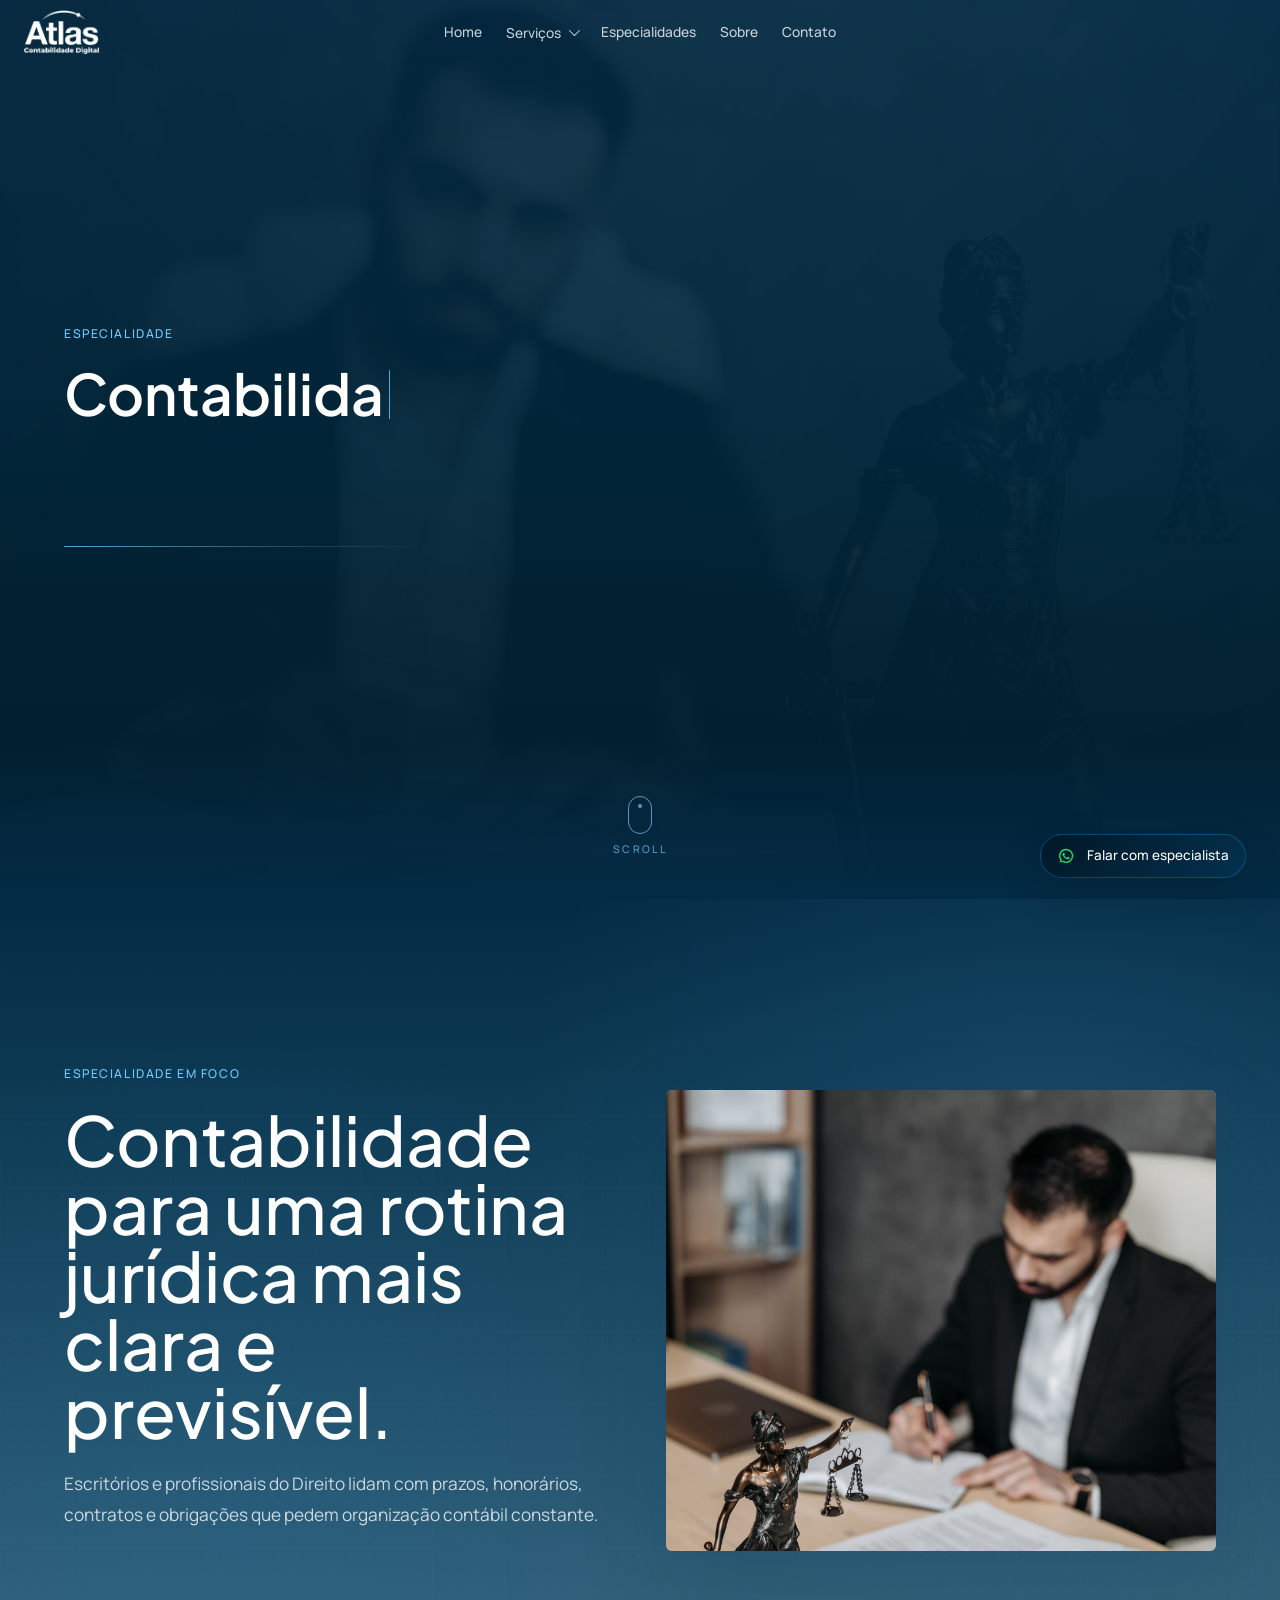
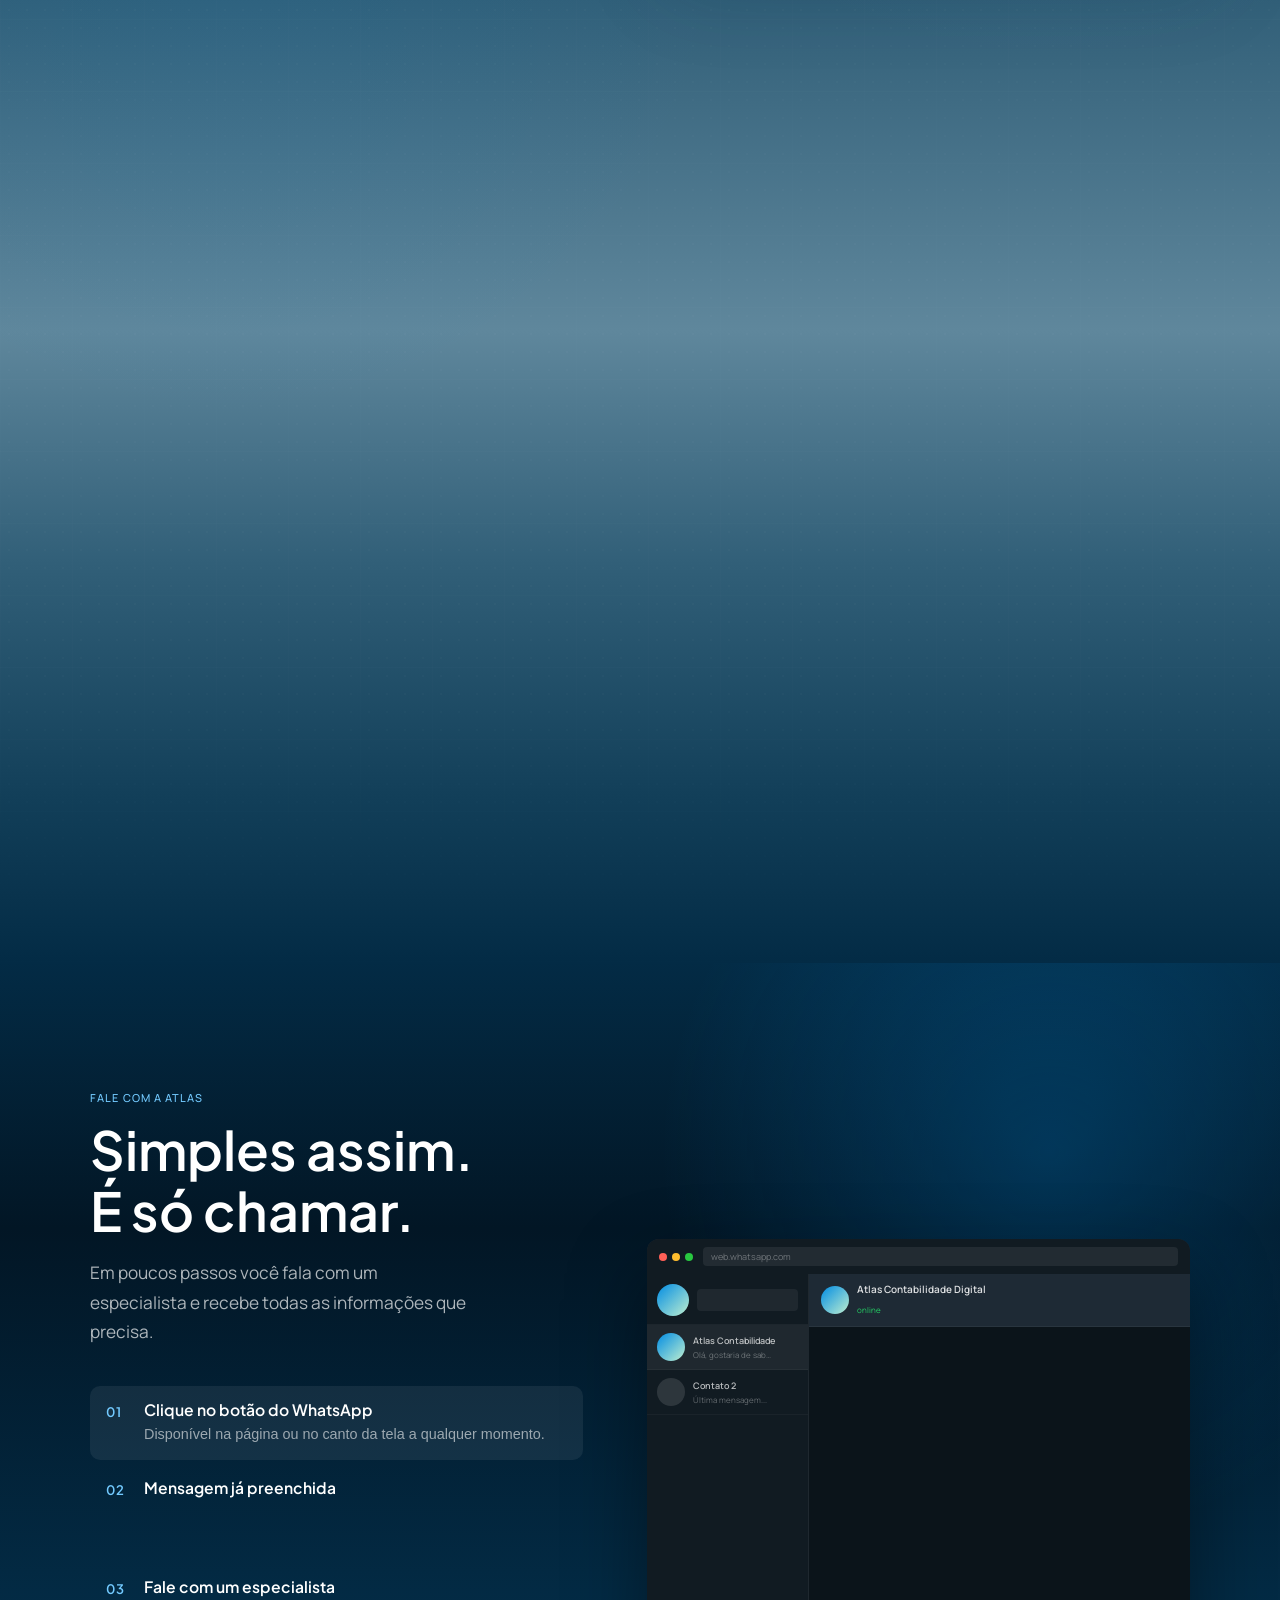
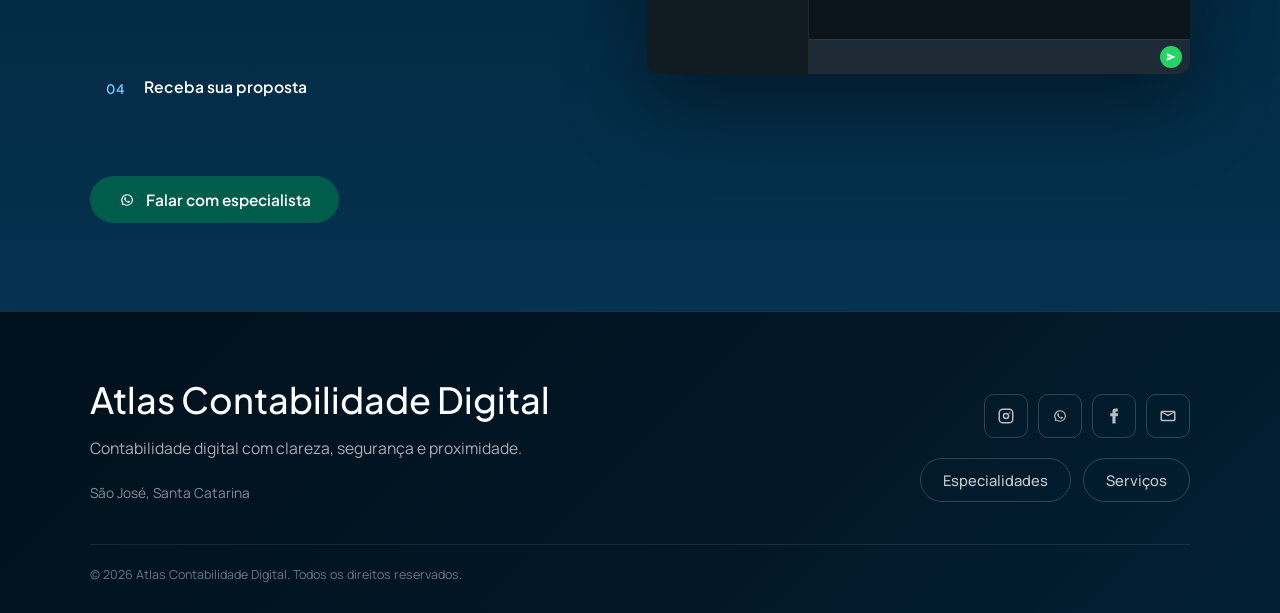
==== commit 650cf0bc: "fotos das especilalidades e README" ====
--- a/especialidade-advocacia.html
+++ b/especialidade-advocacia.html
@@ -10,12 +10,12 @@
   <link rel="stylesheet" href="css/style.css">
 </head>
 <body class="is-loading">
-  <main class="specialty-page specialty-page--premium">
+  <main class="specialty-page specialty-page--premium specialty-page--advocacy">
     <section class="specialty-page__hero" style="--specialty-hero-image: url('../assets/especialidades/advocacia.png');" aria-labelledby="page-title">
       <div class="specialty-page__hero-bg" aria-hidden="true">
-        <img class="specialty-page__hero-bg-image is-active" src="assets/especialidades/advocacia/advogado_hero.jpg" alt="">
-        <img class="specialty-page__hero-bg-image" src="assets/especialidades/corretor-imoveis.png" alt="">
-        <img class="specialty-page__hero-bg-image" src="assets/especialidades/representantes_comerciais.png" alt="">
+        <img class="specialty-page__hero-bg-image is-active" src="assets/especialidades/advocacia/advogado_hero1.jpg" alt="">
+        <img class="specialty-page__hero-bg-image" src="assets/especialidades/advocacia/adovagado_hero2.jpg" alt="">
+        <img class="specialty-page__hero-bg-image" src="assets/especialidades/advocacia/advogado_hero3.jpg" alt="">
       </div>
       <div class="specialty-page__hero-inner">
         <p class="specialty-page__eyebrow">Especialidade</p>
--- a/css/style.css
+++ b/css/style.css
@@ -1598,6 +1598,17 @@
   text-align: center;
 }
 
+.differentials-section .differentials-marquee__title {
+  font-size: clamp(0.9rem, 0.82vw, 1.06rem);
+  line-height: 1.35;
+}
+
+@media (min-width: 1024px) {
+  .differentials-section .differentials-marquee__title {
+    font-size: clamp(1.08rem, 1vw, 1.28rem);
+  }
+}
+
 .differentials-marquee__track {
   display: flex;
   min-width: 0;
@@ -3050,6 +3061,132 @@
 .specialty-page--premium .specialty-article__container {
   position: relative;
   z-index: 1;
+}
+
+@media (min-width: 1024px) {
+  .specialty-page--real-estate .specialty-article__container {
+    grid-template-columns: repeat(12, minmax(0, 1fr));
+  }
+
+  .specialty-page--real-estate .specialty-article__intro {
+    grid-column: 1 / 7;
+  }
+
+  .specialty-page--real-estate .specialty-article__feature-media {
+    grid-column: 7 / -1;
+    align-self: center;
+    margin-top: clamp(42px, 6vh, 86px);
+    height: clamp(420px, 38vw, 680px);
+    max-height: calc(100svh - 170px);
+  }
+
+  .specialty-page--real-estate .specialty-article__feature-media img {
+    object-position: 50% 46%;
+  }
+}
+
+@media (min-width: 1024px) and (max-width: 1536px) and (max-height: 920px) {
+  .specialty-page--real-estate .specialty-article__feature-media {
+    margin-top: clamp(54px, 7vh, 96px);
+    height: clamp(420px, 36vw, 560px);
+  }
+}
+
+@media (min-width: 1024px) {
+  .specialty-page--commercial-representatives .specialty-article__container {
+    grid-template-columns: repeat(12, minmax(0, 1fr));
+  }
+
+  .specialty-page--commercial-representatives .specialty-article__intro {
+    grid-column: 1 / 7;
+  }
+
+  .specialty-page--commercial-representatives .specialty-article__feature-media {
+    grid-column: 7 / -1;
+    align-self: center;
+    margin-top: clamp(42px, 6vh, 86px);
+    height: clamp(420px, 38vw, 680px);
+    max-height: calc(100svh - 170px);
+  }
+
+  .specialty-page--commercial-representatives .specialty-article__feature-media img {
+    object-position: 50% 46%;
+  }
+}
+
+@media (min-width: 1024px) and (max-width: 1536px) and (max-height: 920px) {
+  .specialty-page--commercial-representatives .specialty-article__feature-media {
+    margin-top: clamp(54px, 7vh, 96px);
+    height: clamp(420px, 36vw, 560px);
+  }
+}
+
+@media (min-width: 1024px) {
+  .specialty-page--health-wellness .specialty-article__container {
+    grid-template-columns: repeat(12, minmax(0, 1fr));
+  }
+
+  .specialty-page--health-wellness .specialty-article__intro {
+    grid-column: 1 / 7;
+  }
+
+  .specialty-page--health-wellness .specialty-article__feature-media {
+    grid-column: 7 / -1;
+    align-self: center;
+    margin-top: clamp(42px, 6vh, 86px);
+    height: clamp(420px, 38vw, 680px);
+    max-height: calc(100svh - 170px);
+  }
+
+  .specialty-page--health-wellness .specialty-article__feature-media img {
+    object-position: 50% 46%;
+  }
+}
+
+@media (min-width: 1024px) and (max-width: 1536px) and (max-height: 920px) {
+  .specialty-page--health-wellness .specialty-article__feature-media {
+    margin-top: clamp(54px, 7vh, 96px);
+    height: clamp(420px, 36vw, 560px);
+  }
+}
+
+@media (min-width: 1024px) {
+  .specialty-page--technology .specialty-article__container,
+  .specialty-page--engineering-architecture .specialty-article__container,
+  .specialty-page--advocacy .specialty-article__container {
+    grid-template-columns: repeat(12, minmax(0, 1fr));
+  }
+
+  .specialty-page--technology .specialty-article__intro,
+  .specialty-page--engineering-architecture .specialty-article__intro,
+  .specialty-page--advocacy .specialty-article__intro {
+    grid-column: 1 / 7;
+  }
+
+  .specialty-page--technology .specialty-article__feature-media,
+  .specialty-page--engineering-architecture .specialty-article__feature-media,
+  .specialty-page--advocacy .specialty-article__feature-media {
+    grid-column: 7 / -1;
+    align-self: center;
+    margin-top: clamp(42px, 6vh, 86px);
+    height: clamp(420px, 38vw, 680px);
+    max-height: calc(100svh - 170px);
+  }
+
+  .specialty-page--technology .specialty-article__feature-media img,
+  .specialty-page--engineering-architecture .specialty-article__feature-media img,
+  .specialty-page--advocacy .specialty-article__feature-media img {
+    object-position: 50% 46%;
+  }
+}
+
+@media (min-width: 1024px) and (max-width: 1536px) and (max-height: 920px) {
+  .specialty-page--technology .specialty-article__feature-media,
+  .specialty-page--engineering-architecture .specialty-article__feature-media,
+  .specialty-page--advocacy .specialty-article__feature-media {
+    margin-top: clamp(54px, 7vh, 96px);
+    height: clamp(420px, 36vw, 560px);
+  }
 }
 
 .specialty-page--premium .specialty-article__intro,
@@ -4724,12 +4861,21 @@
   }
 
   .differentials-marquee {
+    display: block;
     gap: 12px;
     margin-top: 18px;
   }
 
+  .differentials-section .differentials-marquee__title {
+    font-size: clamp(0.92rem, 3.4vw, 1.02rem);
+    justify-self: center;
+    width: calc(100vw - 40px);
+    max-width: 100%;
+  }
+
   .differentials-marquee__track {
     width: max-content;
+    margin-top: 12px;
   }
 
   .differentials-marquee::before,
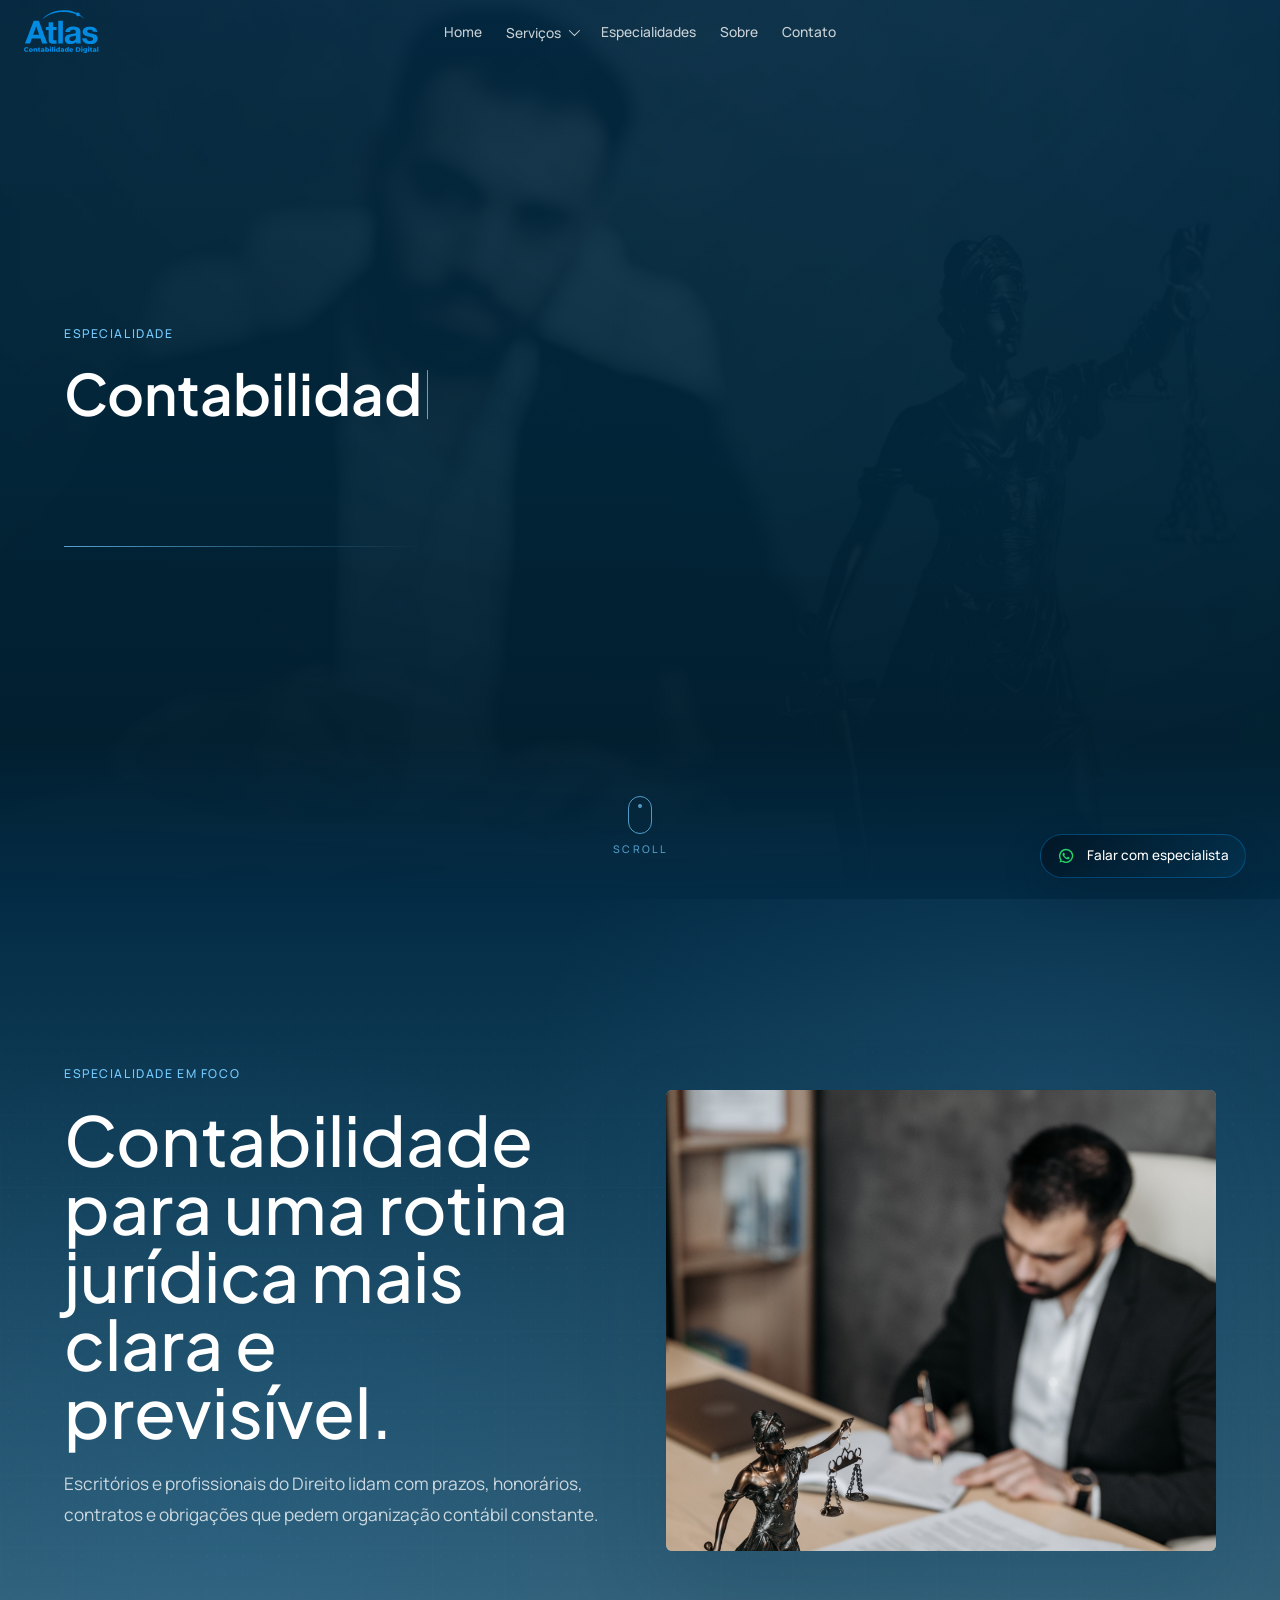
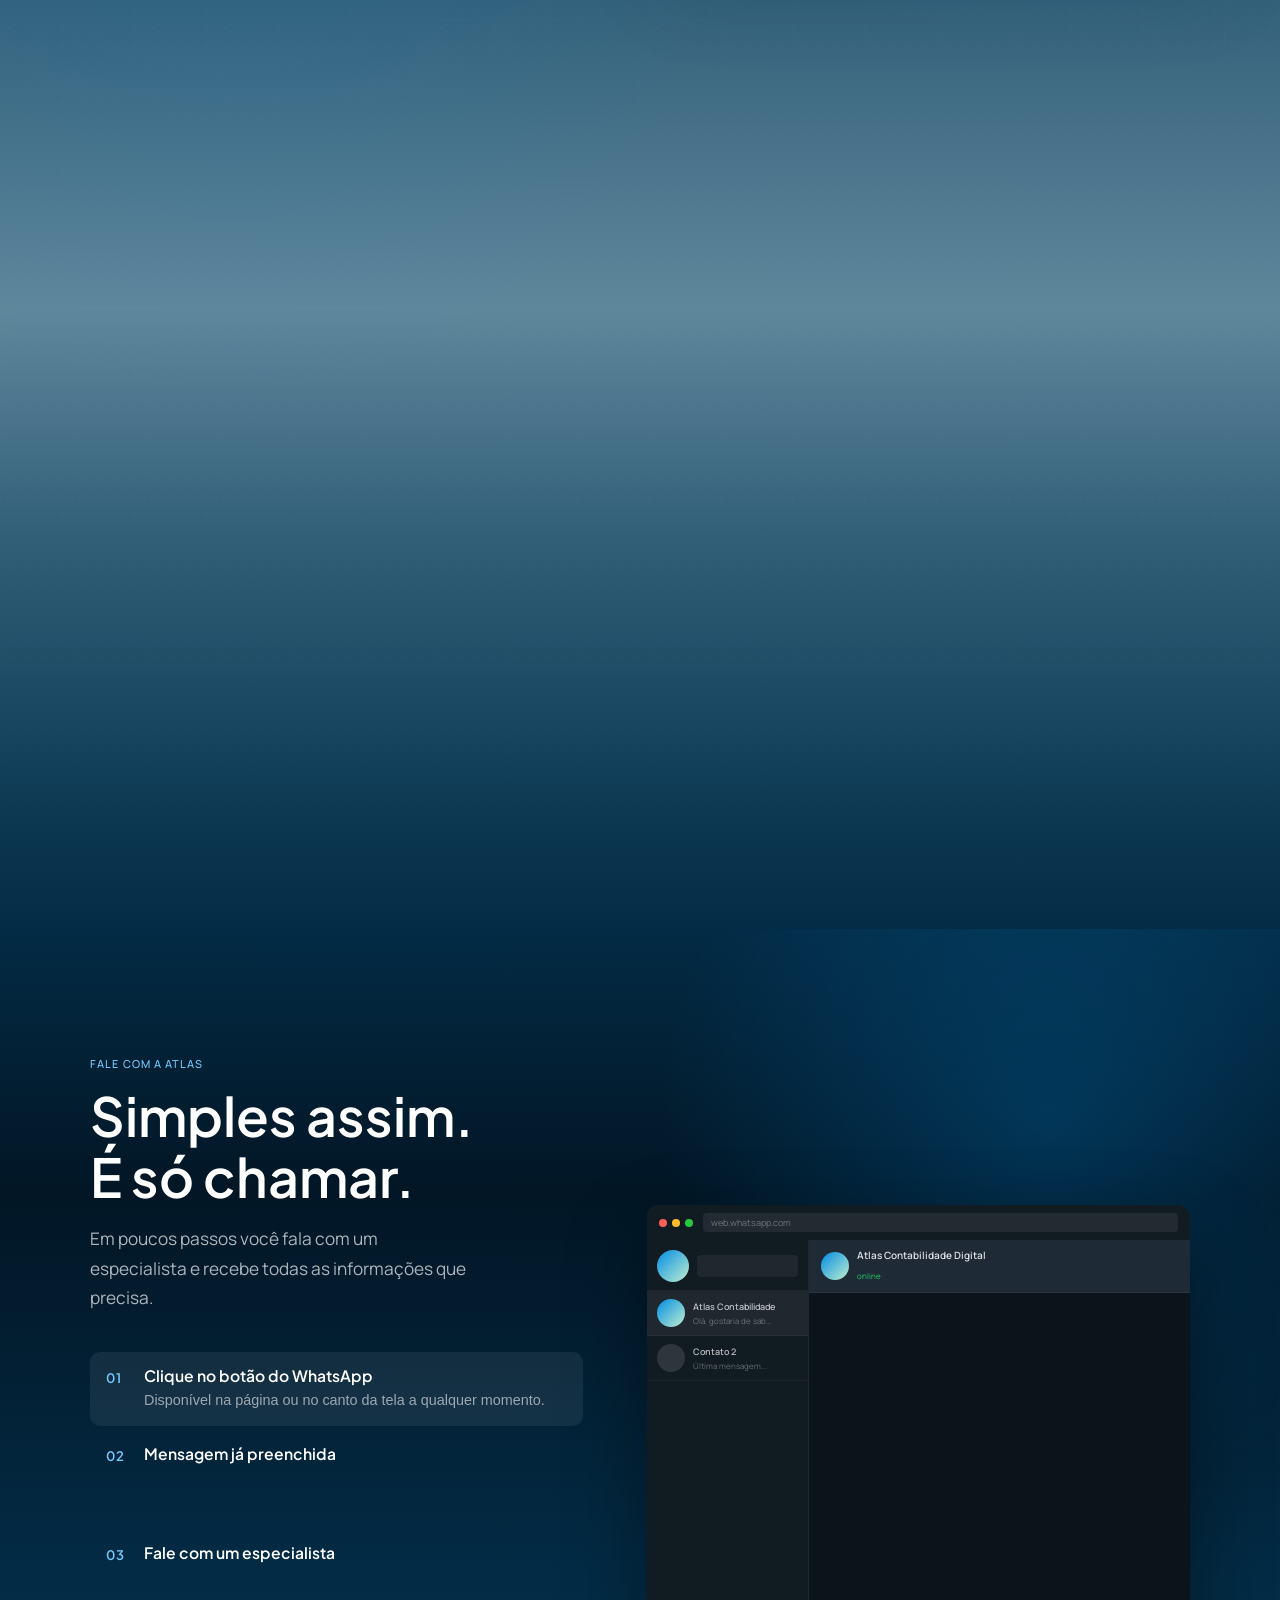
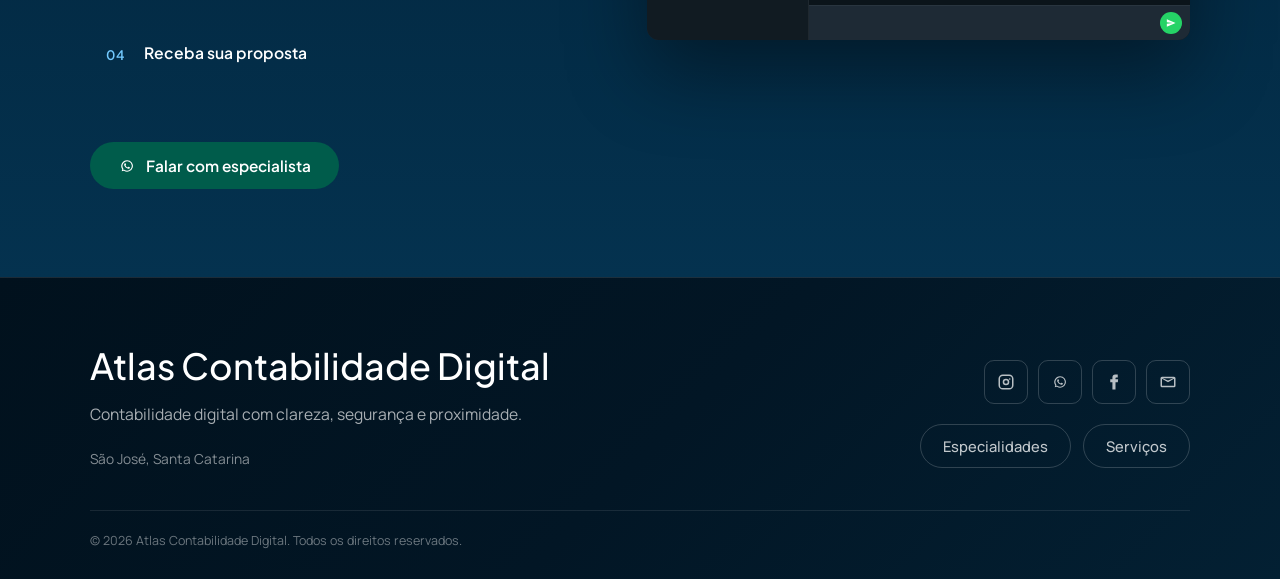
==== commit 1e2a24c7: "retirando numeros que não faziam sentido em cards e arrumando erro de scroll" ====
--- a/especialidade-advocacia.html
+++ b/especialidade-advocacia.html
@@ -54,17 +54,14 @@
 
         <div class="specialty-article__highlights" aria-label="Pontos de apoio para advocacia">
           <article>
-            <span>01</span>
             <h3>Organiza&ccedil;&atilde;o fiscal</h3>
             <p>Controle das obriga&ccedil;&otilde;es cont&aacute;beis e fiscais para manter a atua&ccedil;&atilde;o regular.</p>
           </article>
           <article>
-            <span>02</span>
             <h3>Planejamento tribut&aacute;rio</h3>
             <p>An&aacute;lise do enquadramento e acompanhamento para reduzir riscos e melhorar previsibilidade.</p>
           </article>
           <article>
-            <span>03</span>
             <h3>Rotina profissional</h3>
             <p>Suporte simples para que a contabilidade n&atilde;o concorra com a agenda do escrit&oacute;rio.</p>
           </article>
--- a/css/style.css
+++ b/css/style.css
@@ -93,21 +93,18 @@
 @keyframes heroSlideEnter {
   0% {
     opacity: 1;
-    filter: saturate(0.4) brightness(0.52) blur(0.5px);
     transform: translate3d(calc(-50% + 92%), -50%, -60px) scale(0.72);
     animation-timing-function: cubic-bezier(0.4, 0, 0.6, 1);
   }
 
   28% {
     opacity: 1;
-    filter: saturate(0.5) brightness(0.63) blur(0.1px);
     transform: translate3d(calc(-50% + 90%), -50%, 5px) scale(0.88);
     animation-timing-function: cubic-bezier(0.25, 0.46, 0.35, 1);
   }
 
   100% {
     opacity: 1;
-    filter: saturate(1) brightness(1) blur(0px);
     transform: translate3d(-50%, -50%, 0px) scale(1);
   }
 }
@@ -115,13 +112,11 @@
 @keyframes heroSlideShrink {
   0% {
     opacity: 1;
-    filter: saturate(1) brightness(1) blur(0px);
     transform: translate3d(-50%, -50%, 0px) scale(1);
   }
 
   100% {
     opacity: 1;
-    filter: saturate(1) brightness(1) blur(0px);
     transform: translate3d(-50%, -50%, -30px) scale(0.8);
   }
 }
@@ -129,13 +124,11 @@
 @keyframes heroNextSlideReveal {
   from {
     opacity: 1;
-    filter: saturate(0.35) brightness(0.48) blur(0.5px);
     transform: translate3d(calc(-50% + var(--hero-side-entry-offset, 160%)), -50%, -60px) scale(0.64);
   }
 
   to {
     opacity: 1;
-    filter: saturate(0.35) brightness(0.48) blur(0.5px);
     transform: translate3d(calc(-50% + var(--hero-side-offset, 92%)), -50%, -60px) scale(0.72);
   }
 }
@@ -143,13 +136,11 @@
 @keyframes heroSlidePushLeft {
   0% {
     opacity: 1;
-    filter: saturate(1) brightness(1) blur(0px);
     transform: translate3d(-50%, -50%, -30px) scale(0.8);
   }
 
   100% {
     opacity: 1;
-    filter: saturate(0.4) brightness(0.52) blur(0.5px);
     transform: translate3d(calc(-50% - var(--hero-side-offset, 92%)), -50%, -60px) scale(0.72);
   }
 }
@@ -157,14 +148,52 @@
 @keyframes heroSlideEject {
   0% {
     opacity: 1;
-    filter: saturate(0.4) brightness(0.52) blur(0.5px);
     transform: translate3d(calc(-50% - var(--hero-side-offset, 92%)), -50%, -60px) scale(0.72);
   }
 
   100% {
     opacity: 0;
-    filter: saturate(0.05) brightness(0.15) blur(2px);
     transform: translate3d(calc(-50% - 140%), -50%, -60px) scale(0.52);
+  }
+}
+
+@keyframes heroImageEnterFilter {
+  from {
+    filter: blur(0.6px) saturate(0.64) contrast(1.04) brightness(0.48);
+  }
+
+  to {
+    filter: blur(0) saturate(0.96) contrast(1.04) brightness(1);
+  }
+}
+
+@keyframes heroOverlayEnter {
+  from {
+    opacity: 0;
+  }
+
+  to {
+    opacity: 1;
+  }
+}
+
+@keyframes heroImageShrinkFilter {
+  from {
+    filter: blur(0) saturate(0.96) contrast(1.04) brightness(1);
+  }
+
+  to {
+    filter: blur(0.6px) saturate(0.64) contrast(1.04) brightness(0.48);
+  }
+}
+
+@keyframes heroOverlayShrink {
+  from {
+    opacity: 1;
+  }
+
+  to {
+    opacity: 0;
   }
 }
 
@@ -497,17 +526,128 @@
   }
 }
 
-@keyframes pageLeaveLogoReveal {
-  from {
+@keyframes pageLoaderFallbackConstruct {
+  0% {
     opacity: 0;
-    filter: blur(4px) drop-shadow(0 18px 34px rgba(0, 0, 0, 0.24));
-    transform: translateY(10px) scale(0.96);
-  }
-
-  to {
+    clip-path: inset(0 100% 0 0);
+    filter: blur(5px) drop-shadow(0 18px 34px rgba(0, 0, 0, 0.24));
+    transform: translateY(8px) scale(0.985);
+  }
+
+  54% {
     opacity: 1;
+    clip-path: inset(0 34% 0 0);
+    filter: blur(2px) drop-shadow(0 18px 34px rgba(0, 0, 0, 0.24));
+    transform: translateY(2px) scale(0.995);
+  }
+
+  100% {
+    opacity: 1;
+    clip-path: inset(0 0 0 0);
     filter: blur(0) drop-shadow(0 18px 34px rgba(0, 0, 0, 0.24));
     transform: translateY(0) scale(1);
+  }
+}
+
+@keyframes pageLoaderFallbackDeconstruct {
+  0% {
+    opacity: 1;
+    clip-path: inset(0 0 0 0);
+    filter: blur(0) drop-shadow(0 18px 34px rgba(0, 0, 0, 0.24));
+    transform: translateY(0) scale(1);
+  }
+
+  18% {
+    opacity: 1;
+    clip-path: inset(0 0 0 0);
+    filter: blur(0) drop-shadow(0 18px 34px rgba(0, 0, 0, 0.24));
+    transform: translateY(0) scale(1);
+  }
+
+  46% {
+    opacity: 0.9;
+    clip-path: inset(0 28% 0 0);
+    filter: blur(1.5px) drop-shadow(0 18px 34px rgba(0, 0, 0, 0.24));
+    transform: translateY(-1px) scale(0.995);
+  }
+
+  100% {
+    opacity: 0;
+    clip-path: inset(0 100% 0 0);
+    filter: blur(5px) drop-shadow(0 18px 34px rgba(0, 0, 0, 0.24));
+    transform: translateY(-6px) scale(0.985);
+  }
+}
+
+@keyframes atlasLoaderMarkAppear {
+  0% {
+    opacity: 0;
+    transform: scale(0.985);
+  }
+
+  100% {
+    opacity: 1;
+    transform: scale(1);
+  }
+}
+
+@keyframes atlasLoaderPathWrite {
+  0% {
+    fill-opacity: 0;
+    stroke-dashoffset: var(--path-length);
+    stroke-opacity: 0;
+  }
+
+  12% {
+    fill-opacity: 0;
+    opacity: 1;
+    stroke-opacity: 1;
+  }
+
+  72% {
+    fill-opacity: 0;
+    stroke-dashoffset: 0;
+    stroke-opacity: 1;
+  }
+
+  100% {
+    fill-opacity: 1;
+    stroke-dashoffset: 0;
+    stroke-opacity: 0;
+  }
+}
+
+@keyframes atlasLoaderPathErase {
+  0% {
+    fill-opacity: 1;
+    stroke-dashoffset: 0;
+    stroke-opacity: 0;
+  }
+
+  12% {
+    fill-opacity: 0;
+    stroke-dashoffset: 0;
+    stroke-opacity: 1;
+  }
+
+  100% {
+    fill-opacity: 0;
+    stroke-dashoffset: var(--path-length);
+    stroke-opacity: 0.16;
+  }
+}
+
+@keyframes atlasLoaderLogoSettle {
+  0% {
+    transform: scale(0.997);
+  }
+
+  52% {
+    transform: scale(1.006);
+  }
+
+  100% {
+    transform: scale(1);
   }
 }
 
@@ -517,19 +657,63 @@
   z-index: 100;
   display: grid;
   place-items: center;
-  background:
-    radial-gradient(circle at 50% 42%, rgba(0, 140, 227, 0.46), transparent 28%),
-    linear-gradient(135deg, #021625 0%, var(--color-brand-deep) 48%, var(--color-brand-dark) 100%);
+  background: linear-gradient(135deg, #021625 0%, var(--color-brand-deep) 48%, var(--color-brand-dark) 100%);
   opacity: 1;
   visibility: visible;
   transition: opacity 0.45s ease, visibility 0.45s ease;
 }
 
-.page-loader img {
+.page-loader__fallback {
+  display: block;
   width: min(220px, 52vw);
   height: auto;
   filter: drop-shadow(0 18px 34px rgba(0, 0, 0, 0.24));
-  animation: none;
+  transform-origin: center;
+}
+
+.page-loader__fallback {
+  animation: pageLoaderFallbackConstruct 0.92s cubic-bezier(0.22, 1, 0.36, 1) both;
+}
+
+.page-loader__mark {
+  position: relative;
+  display: grid;
+  place-items: center;
+  width: min(220px, 52vw);
+  aspect-ratio: 651 / 383;
+  filter: drop-shadow(0 18px 34px rgba(0, 0, 0, 0.24));
+  animation: atlasLoaderMarkAppear 0.32s ease both;
+}
+
+.page-loader__logo {
+  position: relative;
+  z-index: 1;
+  display: block;
+  width: 100%;
+  height: auto;
+  overflow: visible;
+}
+
+.atlas-loader-logo__path {
+  fill: var(--path-fill);
+  fill-opacity: 1;
+  stroke: var(--path-fill);
+  stroke-width: 2.4;
+  stroke-linecap: round;
+  stroke-linejoin: round;
+  stroke-dasharray: var(--path-length);
+  stroke-dashoffset: 0;
+  stroke-opacity: 0;
+  transform-box: fill-box;
+  transform-origin: center;
+}
+
+.page-loader.is-loader-ready .atlas-loader-logo__path {
+  animation: atlasLoaderPathWrite 0.96s cubic-bezier(0.22, 1, 0.36, 1) var(--path-enter-delay) both;
+}
+
+.page-loader.is-loader-ready .atlas-loader-logo {
+  animation: atlasLoaderLogoSettle 0.42s ease 1.36s both;
 }
 
 body.is-loaded .page-loader {
@@ -546,15 +730,38 @@
   opacity: 1;
   visibility: visible;
   pointer-events: auto;
-}
-
-body.is-page-leaving .page-loader img {
-  animation: pageLeaveLogoReveal 0.52s cubic-bezier(0.22, 1, 0.36, 1) both;
+  transition-duration: 0.18s;
+}
+
+body.is-page-leaving .page-loader__fallback {
+  animation: pageLoaderFallbackDeconstruct 0.52s cubic-bezier(0.64, 0, 0.78, 0) both;
+}
+
+body.is-page-leaving .page-loader.is-loader-ready .atlas-loader-logo {
+  animation: atlasLoaderLogoSettle 0.32s ease reverse both;
+}
+
+body.is-page-leaving .page-loader.is-loader-ready .atlas-loader-logo__path {
+  animation: atlasLoaderPathErase 0.54s cubic-bezier(0.64, 0, 0.78, 0) var(--path-exit-delay) both;
 }
 
 @media (prefers-reduced-motion: reduce) {
-  body.is-page-leaving .page-loader img {
+  .page-loader__fallback,
+  .page-loader__mark,
+  .page-loader.is-loader-ready .atlas-loader-logo,
+  .page-loader.is-loader-ready .atlas-loader-logo__path,
+  body.is-page-leaving .page-loader__fallback,
+  body.is-page-leaving .page-loader.is-loader-ready .atlas-loader-logo,
+  body.is-page-leaving .page-loader.is-loader-ready .atlas-loader-logo__path {
     animation: none;
+    clip-path: inset(0 0 0 0);
+    opacity: 1;
+  }
+
+  .atlas-loader-logo__path {
+    fill-opacity: 1;
+    stroke-dashoffset: 0;
+    stroke-opacity: 0;
   }
 }
 
@@ -612,7 +819,6 @@
   display: block;
   width: auto;
   height: 42px;
-  filter: brightness(0) invert(1);
 }
 
 .site-header__toggle {
@@ -973,6 +1179,7 @@
 }
 
 .hero__slides {
+  isolation: isolate;
   position: relative;
   min-height: 330px;
   overflow: visible;
@@ -981,31 +1188,81 @@
 
 .hero__slide {
   position: absolute;
+  display: block;
   top: 50%;
   left: 50%;
   z-index: 1;
+  margin: 0;
   width: 74%;
   height: 92%;
-  object-fit: cover;
   opacity: 0;
+  overflow: hidden;
   border: 1px solid rgba(255, 255, 255, 0.14);
   border-radius: 14px;
   box-shadow: 0 18px 42px rgba(0, 0, 0, 0.14);
-  filter: saturate(0.35) brightness(0.48) blur(0.5px);
   transform: translate3d(-50%, -50%, -60px) scale(0.72);
-  will-change: transform, opacity, filter;
+  will-change: transform, opacity;
   transition: none;
+}
+
+.hero__slide::after {
+  content: "";
+  position: absolute;
+  inset: 0;
+  z-index: 1;
+  opacity: 0;
+  pointer-events: none;
+  background: none;
+  transition: opacity 0.42s ease, background 0.42s ease;
+}
+
+.hero__slide-image {
+  display: block;
+  width: 100%;
+  height: 100%;
+  object-fit: cover;
+  filter: blur(0.4px) saturate(0.82) contrast(1.04);
+  transition: filter 0.48s ease;
 }
 
 .hero__slide.is-active {
   z-index: 3;
   opacity: 1;
-  filter: saturate(1) brightness(1) blur(0px);
   transform: translate3d(-50%, -50%, 0px) scale(1);
   box-shadow: 0 28px 64px rgba(0, 0, 0, 0.22);
   animation: heroSlideEnter 1.5s linear both;
 }
 
+.hero__slide.is-active .hero__slide-image,
+.hero__slide.is-shrinking .hero__slide-image {
+  filter: blur(0) saturate(0.96) contrast(1.04);
+}
+
+.hero__slide.is-active .hero__slide-image {
+  animation: heroImageEnterFilter 1.5s linear both;
+}
+
+.hero__slide.is-shrinking .hero__slide-image {
+  animation: heroImageShrinkFilter 0.36s ease both;
+}
+
+.hero__slide.is-active::after,
+.hero__slide.is-shrinking::after {
+  opacity: 1;
+  background:
+    radial-gradient(circle at center, rgba(255, 255, 255, 0.08) 0%, rgba(6, 26, 43, 0.1) 44%, rgba(6, 26, 43, 0.38) 82%),
+    linear-gradient(90deg, rgba(6, 26, 43, 0.58) 0%, rgba(6, 26, 43, 0.1) 38%, rgba(6, 26, 43, 0.1) 62%, rgba(6, 26, 43, 0.58) 100%),
+    linear-gradient(180deg, rgba(6, 26, 43, 0.24) 0%, rgba(6, 26, 43, 0.04) 48%, rgba(6, 26, 43, 0.5) 100%);
+}
+
+.hero__slide.is-active::after {
+  animation: heroOverlayEnter 1.5s linear both;
+}
+
+.hero__slide.is-shrinking::after {
+  animation: heroOverlayShrink 0.36s ease both;
+}
+
 .hero__slide.is-shrinking {
   z-index: 5;
   animation: heroSlideShrink 0.26s cubic-bezier(0.33, 1, 0.68, 1) both;
@@ -1014,9 +1271,12 @@
 .hero__slide.is-previous {
   z-index: 2;
   opacity: 1;
-  filter: saturate(0.4) brightness(0.52) blur(0.5px);
   transform: translate3d(calc(-50% - var(--hero-side-offset)), -50%, -60px) scale(0.72);
   animation: heroSlidePushLeft 0.68s cubic-bezier(0.4, 0, 0.75, 1) both;
+}
+
+.hero__slide.is-previous .hero__slide-image {
+  filter: blur(0.6px) saturate(0.64) contrast(1.04) brightness(0.48);
 }
 
 .hero__slide.is-ejecting {
@@ -1025,12 +1285,19 @@
   animation: heroSlideEject 0.74s cubic-bezier(0.4, 0.1, 0.75, 1) both;
 }
 
+.hero__slide.is-ejecting .hero__slide-image {
+  filter: blur(1.4px) saturate(0.46) contrast(1.02) brightness(0.28);
+}
+
 .hero__slide.is-next {
   z-index: 2;
   opacity: 1;
-  filter: saturate(0.35) brightness(0.48) blur(0.5px);
   transform: translate3d(calc(-50% + var(--hero-side-offset)), -50%, -60px) scale(0.72);
   animation: heroNextSlideReveal 1.12s cubic-bezier(0.25, 0.46, 0.35, 1) both;
+}
+
+.hero__slide.is-next .hero__slide-image {
+  filter: blur(0.6px) saturate(0.64) contrast(1.04) brightness(0.48);
 }
 
 .hero__review {
@@ -1395,30 +1662,30 @@
   right: auto;
   display: inline-flex;
   align-items: center;
-  gap: 14px;
+  gap: 16px;
   transform: translate(-50%, 22px);
 }
 
 .institutional-section__counter {
-  color: rgba(255, 255, 255, 0.62);
-  font-size: 0.78rem;
+  color: rgba(255, 255, 255, 0.76);
+  font-size: 0.88rem;
   font-weight: 500;
 }
 
 .institutional-section__arrows {
   display: inline-flex;
-  gap: 8px;
+  gap: 10px;
 }
 
 .institutional-section__control {
   display: inline-flex;
   align-items: center;
   justify-content: center;
-  width: 28px;
-  height: 34px;
-  color: rgba(255, 255, 255, 0.78);
+  width: 34px;
+  height: 40px;
+  color: rgba(255, 255, 255, 0.88);
   font-family: var(--font-body);
-  font-size: 1.15rem;
+  font-size: 1.36rem;
   background-color: transparent;
   border: 0;
   cursor: pointer;
@@ -4770,7 +5037,9 @@
 
   .institutional-section__overlay {
     background:
-      linear-gradient(180deg, rgba(6, 26, 43, 0.5) 0%, rgba(0, 140, 227, 0.14) 48%, rgba(6, 26, 43, 0.82) 100%);
+      linear-gradient(90deg, rgba(6, 26, 43, 0.76) 0%, rgba(6, 26, 43, 0.44) 38%, rgba(0, 140, 227, 0.08) 72%),
+      radial-gradient(circle at center, rgba(0, 140, 227, 0.1) 0%, rgba(6, 26, 43, 0.42) 74%),
+      linear-gradient(180deg, rgba(6, 26, 43, 0.22) 0%, rgba(6, 26, 43, 0.36) 48%, rgba(6, 26, 43, 0.82) 100%);
   }
 
   .institutional-section__layout {
@@ -5699,6 +5968,23 @@
 
   .institutional-section__controls {
     bottom: 22px;
+    flex-direction: column;
+    align-items: center;
+    gap: 6px;
+  }
+
+  .institutional-section__counter {
+    font-size: 0.78rem;
+  }
+
+  .institutional-section__arrows {
+    gap: 8px;
+  }
+
+  .institutional-section__control {
+    width: 28px;
+    height: 34px;
+    font-size: 1.15rem;
   }
 }
 
@@ -7278,7 +7564,7 @@
 .service-page--company-opening .service-overview__grid,
 .service-page--company-opening .service-process__timeline,
 .service-page--company-opening .service-overview__card,
-.service-page--company-opening .service-process__item {
+.service-page--company-opening:not(.service-page--accounting-tax) .service-process__item {
   border: 0 !important;
   outline: 0 !important;
 }
@@ -7372,12 +7658,12 @@
 }
 
 /* Animação sequencial dos cards do processo na página de abertura */
-.service-page--company-opening .service-process__timeline {
+.service-page--company-opening:not(.service-page--accounting-tax) .service-process__timeline {
   gap: clamp(18px, 2vw, 30px) !important;
   overflow: visible !important;
 }
 
-.service-page--company-opening .service-process__item {
+.service-page--company-opening:not(.service-page--accounting-tax) .service-process__item {
   position: relative !important;
   z-index: 1;
   transform-origin: center;
@@ -7385,44 +7671,44 @@
   animation: companyOpeningProcessFocus 12s ease-in-out infinite;
 }
 
-.service-page--company-opening .service-process__item:nth-child(1) {
+.service-page--company-opening:not(.service-page--accounting-tax) .service-process__item:nth-child(1) {
   animation-delay: 0s;
 }
 
-.service-page--company-opening .service-process__item:nth-child(2) {
+.service-page--company-opening:not(.service-page--accounting-tax) .service-process__item:nth-child(2) {
   animation-delay: 3s;
 }
 
-.service-page--company-opening .service-process__item:nth-child(3) {
+.service-page--company-opening:not(.service-page--accounting-tax) .service-process__item:nth-child(3) {
   animation-delay: 6s;
 }
 
-.service-page--company-opening .service-process__item:nth-child(4) {
+.service-page--company-opening:not(.service-page--accounting-tax) .service-process__item:nth-child(4) {
   animation-delay: 9s;
 }
 
-.service-page--company-opening .service-process__item span {
+.service-page--company-opening:not(.service-page--accounting-tax) .service-process__item span {
   animation: companyOpeningProcessNumberFocus 12s ease-in-out infinite;
 }
 
-.service-page--company-opening .service-process__item:nth-child(1) span {
+.service-page--company-opening:not(.service-page--accounting-tax) .service-process__item:nth-child(1) span {
   animation-delay: 0s;
 }
 
-.service-page--company-opening .service-process__item:nth-child(2) span {
+.service-page--company-opening:not(.service-page--accounting-tax) .service-process__item:nth-child(2) span {
   animation-delay: 3s;
 }
 
-.service-page--company-opening .service-process__item:nth-child(3) span {
+.service-page--company-opening:not(.service-page--accounting-tax) .service-process__item:nth-child(3) span {
   animation-delay: 6s;
 }
 
-.service-page--company-opening .service-process__item:nth-child(4) span {
+.service-page--company-opening:not(.service-page--accounting-tax) .service-process__item:nth-child(4) span {
   animation-delay: 9s;
 }
 
-.service-page--company-opening .service-process__item:hover,
-.service-page--company-opening .service-process__item:focus-within {
+.service-page--company-opening:not(.service-page--accounting-tax) .service-process__item:hover,
+.service-page--company-opening:not(.service-page--accounting-tax) .service-process__item:focus-within {
   z-index: 4;
   opacity: 1;
   transform: translateY(-10px) scale(1.03) !important;
@@ -7434,8 +7720,8 @@
     inset 0 1px 0 rgba(255, 255, 255, 0.12) !important;
 }
 
-.service-page--company-opening .service-process__item:hover span,
-.service-page--company-opening .service-process__item:focus-within span {
+.service-page--company-opening:not(.service-page--accounting-tax) .service-process__item:hover span,
+.service-page--company-opening:not(.service-page--accounting-tax) .service-process__item:focus-within span {
   color: #032b45 !important;
   background: var(--color-accent) !important;
   border-color: rgba(115, 202, 255, 0.95) !important;
@@ -7445,10 +7731,10 @@
   animation-play-state: paused;
 }
 
-.service-page--company-opening .service-process__item:hover h3,
-.service-page--company-opening .service-process__item:focus-within h3,
-.service-page--company-opening .service-process__item:hover p,
-.service-page--company-opening .service-process__item:focus-within p {
+.service-page--company-opening:not(.service-page--accounting-tax) .service-process__item:hover h3,
+.service-page--company-opening:not(.service-page--accounting-tax) .service-process__item:focus-within h3,
+.service-page--company-opening:not(.service-page--accounting-tax) .service-process__item:hover p,
+.service-page--company-opening:not(.service-page--accounting-tax) .service-process__item:focus-within p {
   color: rgba(255, 255, 255, 0.94) !important;
 }
 
@@ -7519,13 +7805,13 @@
     overflow: visible !important;
   }
 
-  .service-page--company-opening .service-process__item {
+  .service-page--company-opening:not(.service-page--accounting-tax) .service-process__item {
     animation-name: companyOpeningProcessFocusMobile;
     transform-origin: center;
   }
 
-  .service-page--company-opening .service-process__item:hover,
-  .service-page--company-opening .service-process__item:focus-within {
+  .service-page--company-opening:not(.service-page--accounting-tax) .service-process__item:hover,
+  .service-page--company-opening:not(.service-page--accounting-tax) .service-process__item:focus-within {
     transform: translateY(-5px) scale(1.012) !important;
   }
 }
@@ -7643,30 +7929,30 @@
   animation: companyOpeningProcessNumberFocus 10s cubic-bezier(0.22, 1, 0.36, 1) infinite !important;
 }
 
-.service-page--company-opening .service-process__item:nth-child(1),
-.service-page--company-opening .service-process__item:nth-child(1) span {
+.service-page--company-opening:not(.service-page--accounting-tax) .service-process__item:nth-child(1),
+.service-page--company-opening:not(.service-page--accounting-tax) .service-process__item:nth-child(1) span {
   animation-delay: 0s !important;
 }
 
-.service-page--company-opening .service-process__item:nth-child(2),
-.service-page--company-opening .service-process__item:nth-child(2) span {
+.service-page--company-opening:not(.service-page--accounting-tax) .service-process__item:nth-child(2),
+.service-page--company-opening:not(.service-page--accounting-tax) .service-process__item:nth-child(2) span {
   animation-delay: 2.5s !important;
 }
 
-.service-page--company-opening .service-process__item:nth-child(3),
-.service-page--company-opening .service-process__item:nth-child(3) span {
+.service-page--company-opening:not(.service-page--accounting-tax) .service-process__item:nth-child(3),
+.service-page--company-opening:not(.service-page--accounting-tax) .service-process__item:nth-child(3) span {
   animation-delay: 5s !important;
 }
 
-.service-page--company-opening .service-process__item:nth-child(4),
-.service-page--company-opening .service-process__item:nth-child(4) span {
+.service-page--company-opening:not(.service-page--accounting-tax) .service-process__item:nth-child(4),
+.service-page--company-opening:not(.service-page--accounting-tax) .service-process__item:nth-child(4) span {
   animation-delay: 7.5s !important;
 }
 
-.service-page--company-opening .service-process__item:hover,
-.service-page--company-opening .service-process__item:focus-within,
-.service-page--company-opening .service-process__timeline:hover .service-process__item,
-.service-page--company-opening .service-process__timeline:hover .service-process__item span {
+.service-page--company-opening:not(.service-page--accounting-tax) .service-process__item:hover,
+.service-page--company-opening:not(.service-page--accounting-tax) .service-process__item:focus-within,
+.service-page--company-opening:not(.service-page--accounting-tax) .service-process__timeline:hover .service-process__item,
+.service-page--company-opening:not(.service-page--accounting-tax) .service-process__timeline:hover .service-process__item span {
   animation-play-state: running !important;
 }
 
@@ -7782,7 +8068,7 @@
     gap: 18px !important;
   }
 
-  .service-page--company-opening .service-process__item {
+  .service-page--company-opening:not(.service-page--accounting-tax) .service-process__item {
     animation-name: companyOpeningProcessCardFocusMobile !important;
   }
 }
@@ -8622,7 +8908,7 @@
   overflow: visible !important;
 }
 
-.service-page--company-opening .service-process__item {
+.service-page--company-opening:not(.service-page--accounting-tax) .service-process__item {
   position: relative !important;
   z-index: 1;
   transform-origin: center;
@@ -8630,44 +8916,44 @@
   animation: companyOpeningProcessFocus 12s ease-in-out infinite;
 }
 
-.service-page--company-opening .service-process__item:nth-child(1) {
+.service-page--company-opening:not(.service-page--accounting-tax) .service-process__item:nth-child(1) {
   animation-delay: 0s;
 }
 
-.service-page--company-opening .service-process__item:nth-child(2) {
+.service-page--company-opening:not(.service-page--accounting-tax) .service-process__item:nth-child(2) {
   animation-delay: 3s;
 }
 
-.service-page--company-opening .service-process__item:nth-child(3) {
+.service-page--company-opening:not(.service-page--accounting-tax) .service-process__item:nth-child(3) {
   animation-delay: 6s;
 }
 
-.service-page--company-opening .service-process__item:nth-child(4) {
+.service-page--company-opening:not(.service-page--accounting-tax) .service-process__item:nth-child(4) {
   animation-delay: 9s;
 }
 
-.service-page--company-opening .service-process__item span {
+.service-page--company-opening:not(.service-page--accounting-tax) .service-process__item span {
   animation: companyOpeningProcessNumberFocus 12s ease-in-out infinite;
 }
 
-.service-page--company-opening .service-process__item:nth-child(1) span {
+.service-page--company-opening:not(.service-page--accounting-tax) .service-process__item:nth-child(1) span {
   animation-delay: 0s;
 }
 
-.service-page--company-opening .service-process__item:nth-child(2) span {
+.service-page--company-opening:not(.service-page--accounting-tax) .service-process__item:nth-child(2) span {
   animation-delay: 3s;
 }
 
-.service-page--company-opening .service-process__item:nth-child(3) span {
+.service-page--company-opening:not(.service-page--accounting-tax) .service-process__item:nth-child(3) span {
   animation-delay: 6s;
 }
 
-.service-page--company-opening .service-process__item:nth-child(4) span {
+.service-page--company-opening:not(.service-page--accounting-tax) .service-process__item:nth-child(4) span {
   animation-delay: 9s;
 }
 
-.service-page--company-opening .service-process__item:hover,
-.service-page--company-opening .service-process__item:focus-within {
+.service-page--company-opening:not(.service-page--accounting-tax) .service-process__item:hover,
+.service-page--company-opening:not(.service-page--accounting-tax) .service-process__item:focus-within {
   z-index: 4;
   opacity: 1;
   transform: translateY(-10px) scale(1.03) !important;
@@ -8679,8 +8965,8 @@
     inset 0 1px 0 rgba(255, 255, 255, 0.12) !important;
 }
 
-.service-page--company-opening .service-process__item:hover span,
-.service-page--company-opening .service-process__item:focus-within span {
+.service-page--company-opening:not(.service-page--accounting-tax) .service-process__item:hover span,
+.service-page--company-opening:not(.service-page--accounting-tax) .service-process__item:focus-within span {
   color: #032b45 !important;
   background: var(--color-accent) !important;
   border-color: rgba(115, 202, 255, 0.95) !important;
@@ -8690,10 +8976,10 @@
   animation-play-state: paused;
 }
 
-.service-page--company-opening .service-process__item:hover h3,
-.service-page--company-opening .service-process__item:focus-within h3,
-.service-page--company-opening .service-process__item:hover p,
-.service-page--company-opening .service-process__item:focus-within p {
+.service-page--company-opening:not(.service-page--accounting-tax) .service-process__item:hover h3,
+.service-page--company-opening:not(.service-page--accounting-tax) .service-process__item:focus-within h3,
+.service-page--company-opening:not(.service-page--accounting-tax) .service-process__item:hover p,
+.service-page--company-opening:not(.service-page--accounting-tax) .service-process__item:focus-within p {
   color: rgba(255, 255, 255, 0.94) !important;
 }
 
@@ -8872,46 +9158,46 @@
 }
 
 /* Ajuste final: animacao suave dos cards do processo */
-.service-page--company-opening .service-process__timeline {
+.service-page--company-opening:not(.service-page--accounting-tax) .service-process__timeline {
   gap: clamp(20px, 2.4vw, 34px) !important;
   overflow: visible !important;
 }
 
-.service-page--company-opening .service-process__item {
+.service-page--company-opening:not(.service-page--accounting-tax) .service-process__item {
   pointer-events: none;
   transform-origin: center;
   will-change: transform, opacity;
   animation: companyOpeningProcessCardFocus 10s cubic-bezier(0.22, 1, 0.36, 1) infinite !important;
 }
 
-.service-page--company-opening .service-process__item span {
+.service-page--company-opening:not(.service-page--accounting-tax) .service-process__item span {
   animation: companyOpeningProcessNumberFocus 10s cubic-bezier(0.22, 1, 0.36, 1) infinite !important;
 }
 
-.service-page--company-opening .service-process__item:nth-child(1),
-.service-page--company-opening .service-process__item:nth-child(1) span {
+.service-page--company-opening:not(.service-page--accounting-tax) .service-process__item:nth-child(1),
+.service-page--company-opening:not(.service-page--accounting-tax) .service-process__item:nth-child(1) span {
   animation-delay: 0s !important;
 }
 
-.service-page--company-opening .service-process__item:nth-child(2),
-.service-page--company-opening .service-process__item:nth-child(2) span {
+.service-page--company-opening:not(.service-page--accounting-tax) .service-process__item:nth-child(2),
+.service-page--company-opening:not(.service-page--accounting-tax) .service-process__item:nth-child(2) span {
   animation-delay: 2.5s !important;
 }
 
-.service-page--company-opening .service-process__item:nth-child(3),
-.service-page--company-opening .service-process__item:nth-child(3) span {
+.service-page--company-opening:not(.service-page--accounting-tax) .service-process__item:nth-child(3),
+.service-page--company-opening:not(.service-page--accounting-tax) .service-process__item:nth-child(3) span {
   animation-delay: 5s !important;
 }
 
-.service-page--company-opening .service-process__item:nth-child(4),
-.service-page--company-opening .service-process__item:nth-child(4) span {
+.service-page--company-opening:not(.service-page--accounting-tax) .service-process__item:nth-child(4),
+.service-page--company-opening:not(.service-page--accounting-tax) .service-process__item:nth-child(4) span {
   animation-delay: 7.5s !important;
 }
 
-.service-page--company-opening .service-process__item:hover,
-.service-page--company-opening .service-process__item:focus-within,
-.service-page--company-opening .service-process__timeline:hover .service-process__item,
-.service-page--company-opening .service-process__timeline:hover .service-process__item span {
+.service-page--company-opening:not(.service-page--accounting-tax) .service-process__item:hover,
+.service-page--company-opening:not(.service-page--accounting-tax) .service-process__item:focus-within,
+.service-page--company-opening:not(.service-page--accounting-tax) .service-process__timeline:hover .service-process__item,
+.service-page--company-opening:not(.service-page--accounting-tax) .service-process__timeline:hover .service-process__item span {
   animation-play-state: running !important;
 }
 
@@ -9023,18 +9309,18 @@
 }
 
 @media (max-width: 760px) {
-  .service-page--company-opening .service-process__timeline {
+  .service-page--company-opening:not(.service-page--accounting-tax) .service-process__timeline {
     gap: 18px !important;
   }
 
-  .service-page--company-opening .service-process__item {
+  .service-page--company-opening:not(.service-page--accounting-tax) .service-process__item {
     animation-name: companyOpeningProcessCardFocusMobile !important;
   }
 }
 
 @media (prefers-reduced-motion: reduce) {
-  .service-page--company-opening .service-process__item,
-  .service-page--company-opening .service-process__item span {
+  .service-page--company-opening:not(.service-page--accounting-tax) .service-process__item,
+  .service-page--company-opening:not(.service-page--accounting-tax) .service-process__item span {
     animation: none !important;
   }
 }
@@ -9112,6 +9398,97 @@
 .service-page--company-opening:is(.service-page--accounting-tax, .service-page--people-management, .service-page--accounting-migration, .service-page--tax-planning) .service-process__item {
   min-height: 230px !important;
   padding: 52px 24px 26px !important;
+}
+
+/* Cards estaticos do processo na pagina contabil e fiscal */
+.service-page--accounting-tax .service-process-flow {
+  position: relative;
+  margin-top: clamp(42px, 5vw, 68px);
+}
+
+.service-page--accounting-tax .service-process-flow__grid {
+  position: relative;
+  z-index: 1;
+  display: grid;
+  grid-template-columns: repeat(4, minmax(0, 1fr));
+  gap: clamp(18px, 2vw, 28px);
+}
+
+.service-page--accounting-tax .service-process-flow__card {
+  position: relative;
+  z-index: 1;
+  min-height: 250px;
+  padding: 56px 24px 28px;
+  border: 1px solid rgba(115, 202, 255, 0.22);
+  border-radius: 22px;
+  overflow: hidden;
+  background:
+    radial-gradient(circle at 18% 0%, rgba(115, 202, 255, 0.12), transparent 34%),
+    linear-gradient(145deg, rgba(255, 255, 255, 0.105), rgba(255, 255, 255, 0.032)),
+    rgba(3, 43, 69, 0.5);
+  box-shadow:
+    0 24px 70px rgba(0, 0, 0, 0.16),
+    inset 0 1px 0 rgba(255, 255, 255, 0.09);
+}
+
+.service-page--accounting-tax .service-process-flow__card::before {
+  content: "";
+  position: absolute;
+  inset: 0;
+  border-radius: inherit;
+  background:
+    linear-gradient(120deg, transparent 0%, rgba(115, 202, 255, 0.18) 36%, rgba(201, 162, 74, 0.12) 50%, transparent 68%);
+  opacity: 0.18;
+  pointer-events: none;
+}
+
+.service-page--accounting-tax .service-process-flow__card::after {
+  content: "";
+  position: absolute;
+  inset: 1px;
+  border-radius: 21px;
+  border: 1px solid rgba(255, 255, 255, 0.055);
+  pointer-events: none;
+}
+
+.service-page--accounting-tax .service-process-flow__card span {
+  color: rgba(115, 202, 255, 0.92);
+  border-color: rgba(115, 202, 255, 0.38);
+  background: rgba(3, 43, 69, 0.76);
+  box-shadow: 0 0 20px rgba(115, 202, 255, 0.1);
+}
+
+.service-page--accounting-tax .service-process-flow__card h3 {
+  position: relative;
+  z-index: 1;
+}
+
+.service-page--accounting-tax .service-process-flow__card p {
+  position: relative;
+  z-index: 1;
+  color: rgba(255, 255, 255, 0.72);
+}
+
+@media (max-width: 1080px) {
+  .service-page--accounting-tax .service-process-flow__grid {
+    grid-template-columns: repeat(2, minmax(0, 1fr));
+  }
+}
+
+@media (max-width: 760px) {
+  .service-page--accounting-tax .service-process-flow {
+    margin-top: 34px;
+  }
+
+  .service-page--accounting-tax .service-process-flow__grid {
+    grid-template-columns: 1fr;
+    gap: 18px;
+  }
+
+  .service-page--accounting-tax .service-process-flow__card {
+    min-height: auto;
+    border-radius: 20px;
+  }
 }
 
 @media (min-width: 1440px) {
@@ -10101,14 +10478,32 @@
 }
 
 .about-page .about-principle summary {
+  position: relative;
   display: grid;
   grid-template-columns: auto minmax(0, 1fr) auto;
   gap: clamp(18px, 2.5vw, 30px);
   align-items: center;
   min-height: 150px;
-  padding: clamp(26px, 3.4vw, 40px);
+  padding: clamp(26px, 3.4vw, 40px) clamp(26px, 3.4vw, 40px) clamp(52px, 4vw, 60px);
   cursor: pointer;
   list-style: none;
+}
+
+.about-page .about-principle summary::after {
+  content: "Ver detalhes";
+  position: absolute;
+  right: clamp(26px, 3.4vw, 40px);
+  bottom: 18px;
+  color: rgba(225, 245, 255, 0.66);
+  font-family: var(--font-body);
+  font-size: 0.72rem;
+  font-weight: 500;
+  letter-spacing: 0.12em;
+  text-transform: uppercase;
+  transform: translateY(2px);
+  transition:
+    color 0.3s ease,
+    transform 0.3s ease;
 }
 
 .about-page .about-principle summary::-webkit-details-marker {
@@ -10176,9 +10571,11 @@
 }
 
 .about-page .about-values__item.about-principle .about-principle__toggle {
-  background: rgba(115, 202, 255, 0.07);
-  border-color: rgba(115, 202, 255, 0.2);
-  box-shadow: none;
+  background: rgba(115, 202, 255, 0.1);
+  border-color: rgba(115, 202, 255, 0.32);
+  box-shadow:
+    0 0 0 6px rgba(115, 202, 255, 0.045),
+    inset 0 1px 0 rgba(255, 255, 255, 0.12);
 }
 
 .about-page .about-principle__heading strong {
@@ -10197,10 +10594,14 @@
   height: 42px;
   margin: 0;
   flex: 0 0 auto;
-  background: rgba(115, 202, 255, 0.07);
-  border: 1px solid rgba(115, 202, 255, 0.2);
+  background: rgba(115, 202, 255, 0.1);
+  border: 1px solid rgba(115, 202, 255, 0.32);
   border-radius: 50%;
-  transition: background 0.3s ease, border-color 0.3s ease, transform 0.3s ease;
+  transition:
+    background 0.3s ease,
+    border-color 0.3s ease,
+    box-shadow 0.3s ease,
+    transform 0.3s ease;
 }
 
 .about-page .about-principle__toggle::before {
@@ -10218,7 +10619,43 @@
 }
 
 .about-page .about-principle__toggle::after {
-  content: none;
+  content: "";
+  position: absolute;
+  inset: -7px;
+  border: 1px solid rgba(115, 202, 255, 0.18);
+  border-radius: inherit;
+  opacity: 0;
+  transform: scale(0.86);
+  transition:
+    opacity 0.3s ease,
+    transform 0.3s ease;
+}
+
+.about-page .about-principle summary:hover::after,
+.about-page .about-principle summary:focus-visible::after {
+  color: rgba(255, 255, 255, 0.88);
+  transform: translateY(0);
+}
+
+.about-page .about-principle summary:hover .about-principle__toggle,
+.about-page .about-principle summary:focus-visible .about-principle__toggle {
+  background: rgba(115, 202, 255, 0.18);
+  border-color: rgba(115, 202, 255, 0.62);
+  box-shadow:
+    0 0 0 8px rgba(115, 202, 255, 0.07),
+    0 0 28px rgba(115, 202, 255, 0.2),
+    inset 0 1px 0 rgba(255, 255, 255, 0.18);
+}
+
+.about-page .about-principle summary:hover .about-principle__toggle::after,
+.about-page .about-principle summary:focus-visible .about-principle__toggle::after {
+  opacity: 1;
+  transform: scale(1);
+}
+
+.about-page .about-principle details[open] summary::after {
+  content: "Ocultar detalhes";
+  color: rgba(115, 202, 255, 0.86);
 }
 
 .about-page .about-principle details[open] .about-principle__toggle {
@@ -10228,7 +10665,8 @@
 }
 
 .about-page .about-principle details[open] .about-principle__toggle::after {
-  opacity: 0;
+  opacity: 1;
+  transform: scale(1);
 }
 
 .about-page .about-principle details[open] .about-principle__number {
@@ -10283,55 +10721,6 @@
   box-shadow: 0 0 12px rgba(115, 202, 255, 0.25);
 }
 
-.about-page .about-values-tags {
-  display: flex;
-  flex-wrap: wrap;
-  gap: 10px;
-  margin: 0 0 0 clamp(42px, 5vw, 72px);
-  padding: 0;
-  list-style: none;
-}
-
-.about-page .about-values-tags li {
-  padding: 9px 14px;
-  color: rgba(225, 245, 255, 0.82);
-  background: rgba(115, 202, 255, 0.075);
-  border: 1px solid rgba(115, 202, 255, 0.18);
-  border-radius: 999px;
-  font-family: var(--font-body);
-  font-size: 0.86rem;
-  line-height: 1.35;
-  opacity: 0;
-  transform: translateY(5px);
-  transition:
-    opacity 0.3s ease,
-    transform 0.3s ease,
-    color 0.3s ease,
-    background 0.3s ease,
-    border-color 0.3s ease;
-}
-
-.about-page .about-principle details[open] .about-values-tags li {
-  opacity: 1;
-  transform: translateY(0);
-}
-
-.about-page .about-principle details[open] .about-values-tags li:nth-child(2),
-.about-page .about-principle details[open] .about-values-tags li:nth-child(5),
-.about-page .about-principle details[open] .about-values-tags li:nth-child(8) {
-  transition-delay: 0.04s;
-}
-
-.about-page .about-principle details[open] .about-values-tags li:nth-child(3n) {
-  transition-delay: 0.08s;
-}
-
-.about-page .about-values-tags li:hover {
-  color: var(--color-surface);
-  background: rgba(115, 202, 255, 0.13);
-  border-color: rgba(115, 202, 255, 0.34);
-}
-
 @media (max-width: 1080px) {
   .about-page .about-values__inner {
     grid-template-columns: 1fr;
@@ -10359,6 +10748,14 @@
     padding: 24px;
   }
 
+  .about-page .about-principle summary::after {
+    position: static;
+    grid-column: 1 / -1;
+    justify-self: start;
+    margin-top: 2px;
+    transform: none;
+  }
+
   .about-page .about-principle__number {
     grid-column: 1 / -1;
   }
@@ -10378,10 +10775,6 @@
     margin-left: 0;
   }
 
-  .about-page .about-values-tags {
-    margin-left: 0;
-  }
-
   .about-page .about-values__item.about-principle:hover,
   .about-page .about-values__item.about-principle:focus-within,
   .about-page .about-values__item.about-principle:has(details[open]) {
@@ -10392,11 +10785,11 @@
 @media (prefers-reduced-motion: reduce) {
   .about-page .about-values__item.about-principle,
   .about-page .about-principle__number,
+  .about-page .about-principle summary::after,
   .about-page .about-principle__toggle,
   .about-page .about-principle__toggle::before,
   .about-page .about-principle__toggle::after,
-  .about-page .about-principle__content,
-  .about-page .about-values-tags li {
+  .about-page .about-principle__content {
     transition: none !important;
   }
 
@@ -10404,8 +10797,7 @@
   .about-page .about-values__item.about-principle:hover,
   .about-page .about-values__item.about-principle:focus-within,
   .about-page .about-values__item.about-principle:has(details[open]),
-  .about-page .about-principle__content,
-  .about-page .about-values-tags li {
+  .about-page .about-principle__content {
     opacity: 1 !important;
     filter: none !important;
     transform: none !important;
@@ -10687,5 +11079,22 @@
 
   .institutional-section__controls {
     bottom: 22px;
-  }
-}
+    flex-direction: column;
+    align-items: center;
+    gap: 6px;
+  }
+
+  .institutional-section__counter {
+    font-size: 0.78rem;
+  }
+
+  .institutional-section__arrows {
+    gap: 8px;
+  }
+
+  .institutional-section__control {
+    width: 28px;
+    height: 34px;
+    font-size: 1.15rem;
+  }
+}
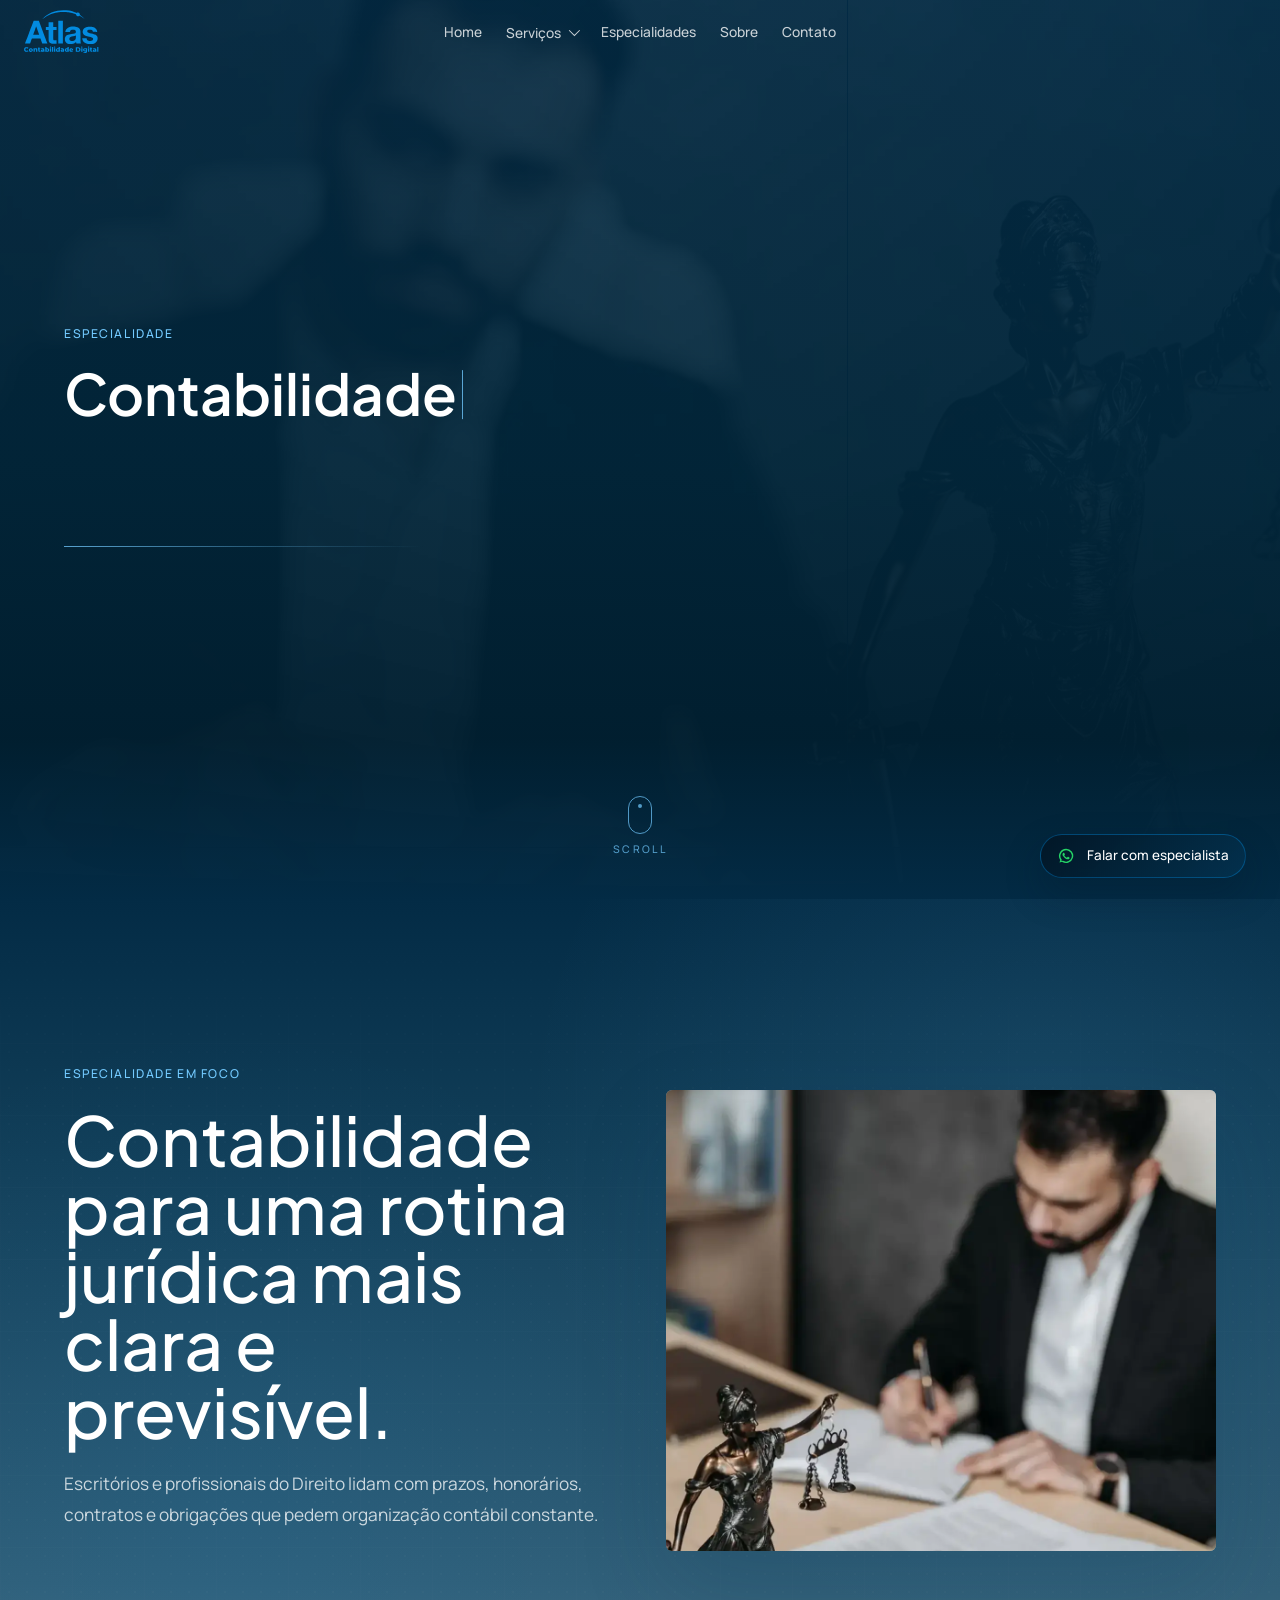
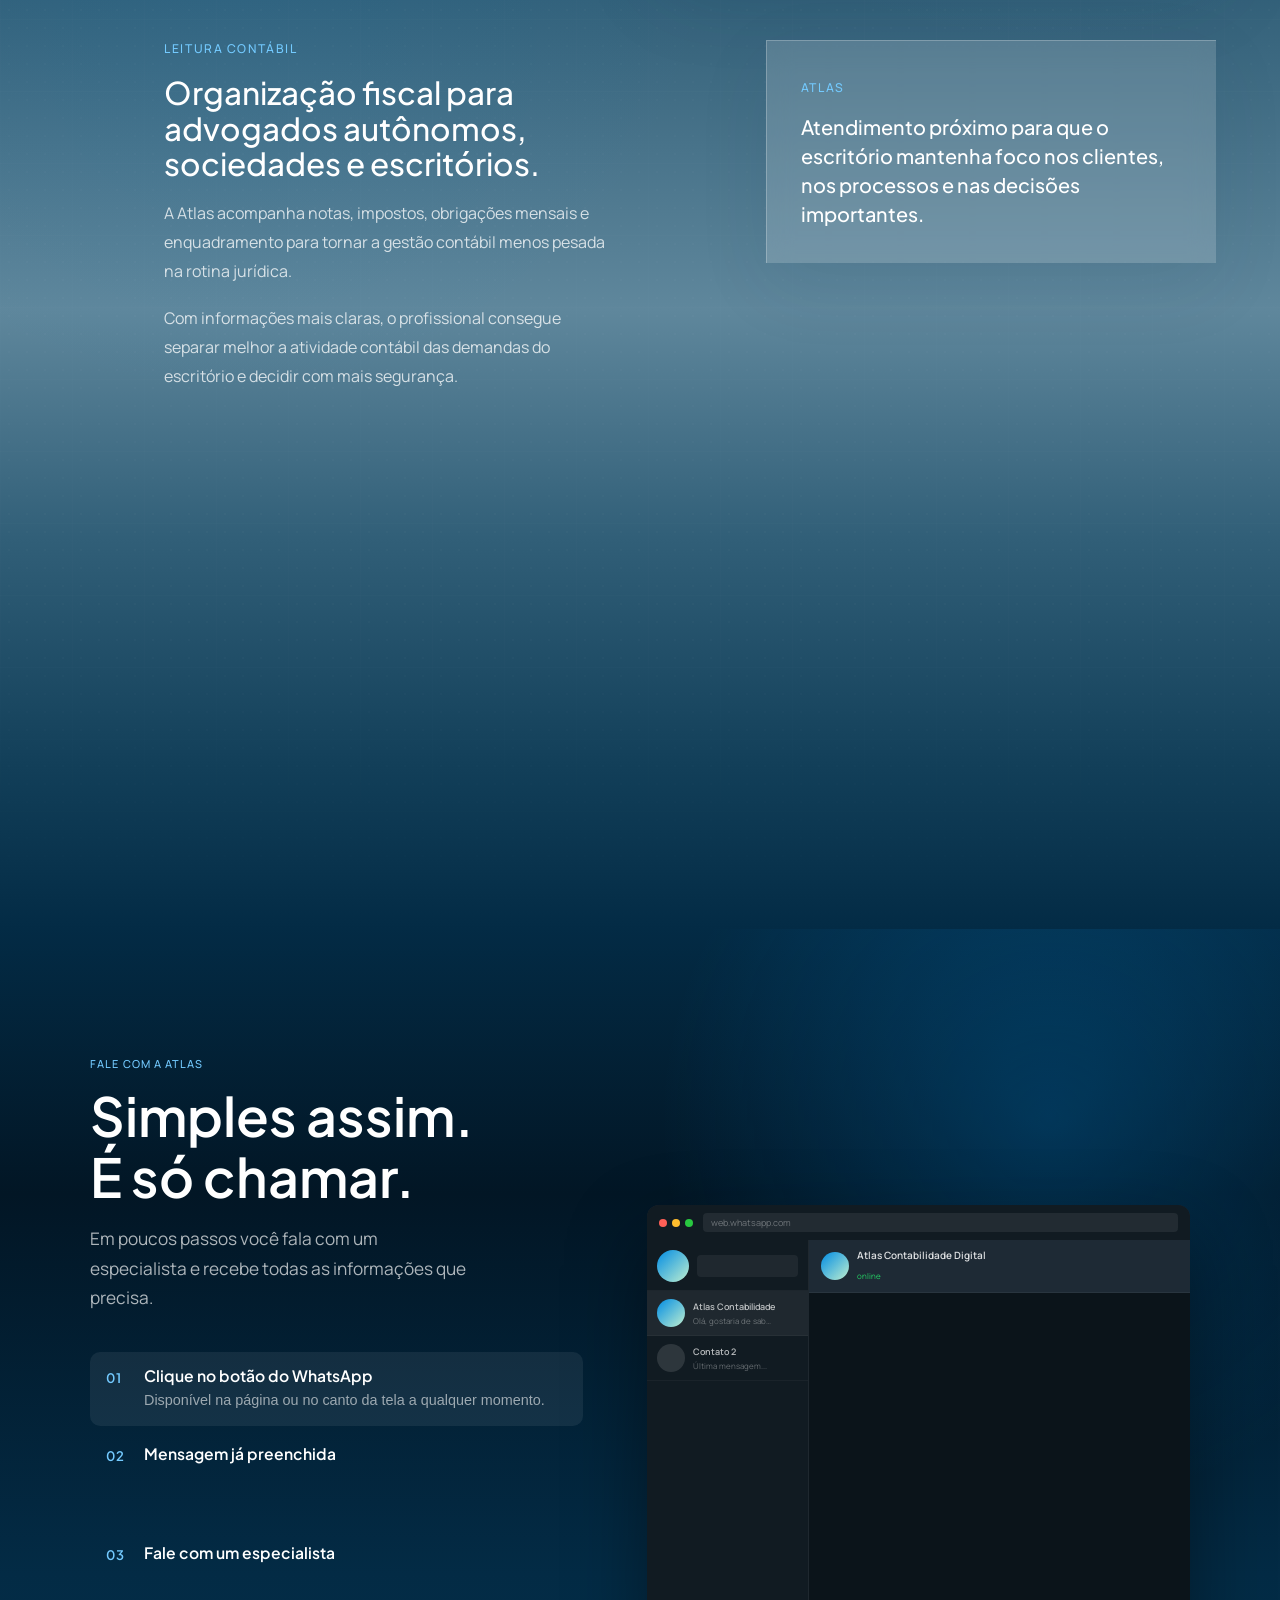
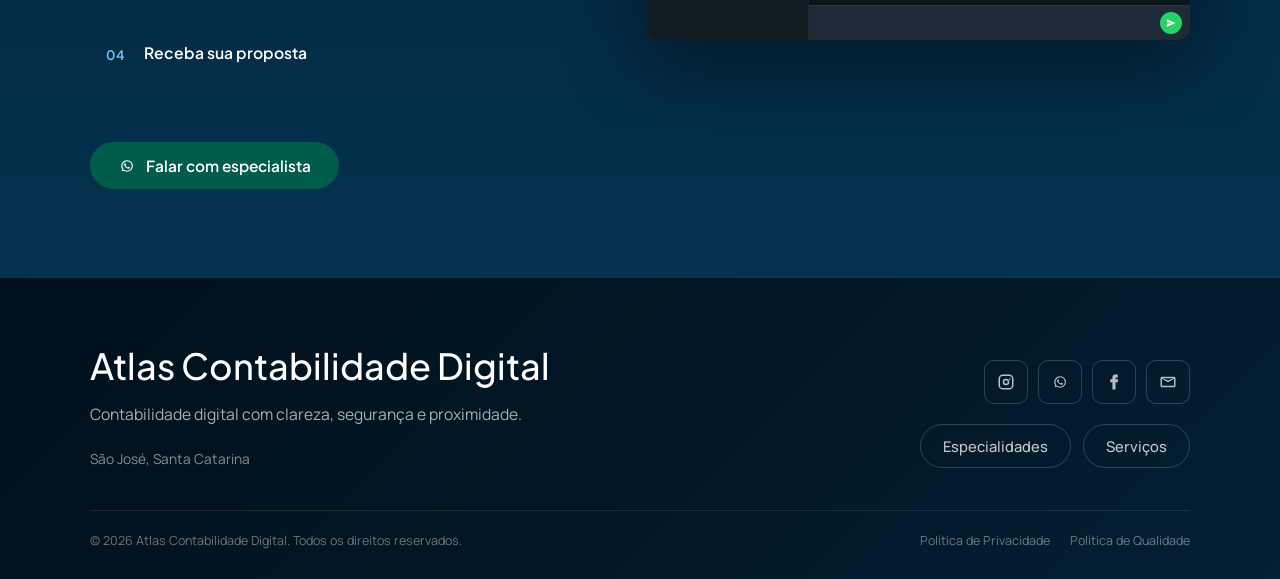
==== commit dcbf28b4: "fotos dimensionadas e adicionadas" ====
--- a/especialidade-advocacia.html
+++ b/especialidade-advocacia.html
@@ -11,11 +11,20 @@
 </head>
 <body class="is-loading">
   <main class="specialty-page specialty-page--premium specialty-page--advocacy">
-    <section class="specialty-page__hero" style="--specialty-hero-image: url('../assets/especialidades/advocacia.png');" aria-labelledby="page-title">
+    <section class="specialty-page__hero" style="--specialty-hero-image: url('assets/especialidades/advocacia/advocacia.webp');" aria-labelledby="page-title">
       <div class="specialty-page__hero-bg" aria-hidden="true">
-        <img class="specialty-page__hero-bg-image is-active" src="assets/especialidades/advocacia/advogado_hero1.jpg" alt="">
-        <img class="specialty-page__hero-bg-image" src="assets/especialidades/advocacia/adovagado_hero2.jpg" alt="">
-        <img class="specialty-page__hero-bg-image" src="assets/especialidades/advocacia/advogado_hero3.jpg" alt="">
+        <picture class="specialty-page__hero-picture">
+          <source media="(max-width: 780px)" srcset="assets/especialidades/advocacia/hero/mobile/advogado_hero1.webp">
+          <img class="specialty-page__hero-bg-image is-active" src="assets/especialidades/advocacia/hero/desktop/advogado_hero1.webp" alt="">
+        </picture>
+        <picture class="specialty-page__hero-picture">
+          <source media="(max-width: 780px)" srcset="assets/especialidades/advocacia/hero/mobile/adovagado_hero2.webp">
+          <img class="specialty-page__hero-bg-image" src="assets/especialidades/advocacia/hero/desktop/adovagado_hero2.webp" alt="">
+        </picture>
+        <picture class="specialty-page__hero-picture">
+          <source media="(max-width: 780px)" srcset="assets/especialidades/advocacia/hero/mobile/advogado_hero3.webp">
+          <img class="specialty-page__hero-bg-image" src="assets/especialidades/advocacia/hero/desktop/advogado_hero3.webp" alt="">
+        </picture>
       </div>
       <div class="specialty-page__hero-inner">
         <p class="specialty-page__eyebrow">Especialidade</p>
@@ -37,7 +46,7 @@
         </div>
 
         <figure class="specialty-article__feature-media">
-          <img src="assets/especialidades/advocacia/advogado_olhando.jpg" alt="Profissional da advocacia em ambiente de trabalho jur&iacute;dico">
+          <img src="assets/especialidades/advocacia/conteudo/desktop/advogado_olhando.webp" alt="Profissional da advocacia em ambiente de trabalho jur&iacute;dico">
         </figure>
 
         <div class="specialty-article__body">
--- a/css/style.css
+++ b/css/style.css
@@ -1214,6 +1214,12 @@
   pointer-events: none;
   background: none;
   transition: opacity 0.42s ease, background 0.42s ease;
+}
+
+.hero__slide-picture {
+  display: block;
+  width: 100%;
+  height: 100%;
 }
 
 .hero__slide-image {
@@ -1422,8 +1428,6 @@
   inset: 0;
   width: 100%;
   height: 100%;
-  object-fit: cover;
-  object-position: var(--institutional-focus-x, 50%) var(--institutional-focus-y, 50%);
   opacity: 0;
   z-index: 0;
   transform: scale(1.04);
@@ -1439,6 +1443,14 @@
 .institutional-section__slide:nth-child(2) {
   --institutional-focus-x: 50%;
   --institutional-focus-y: 13%;
+}
+
+.institutional-section__slide-image {
+  display: block;
+  width: 100%;
+  height: 100%;
+  object-fit: cover;
+  object-position: var(--institutional-focus-x, 50%) var(--institutional-focus-y, 50%);
 }
 
 .institutional-section__slide:nth-child(3) {
@@ -3216,6 +3228,11 @@
   z-index: -3;
   overflow: hidden;
   pointer-events: none;
+}
+
+.specialty-page--premium .specialty-page__hero-picture {
+  position: absolute;
+  inset: 0;
 }
 
 .specialty-page--premium .specialty-page__hero-bg-image {
@@ -3445,6 +3462,19 @@
   .specialty-page--advocacy .specialty-article__feature-media img {
     object-position: 50% 46%;
   }
+
+  /* Move the crop toward the lower portion of each portrait. */
+  .specialty-page--advocacy .specialty-article__feature-media img {
+    object-position: 50% 88%;
+  }
+
+  .specialty-page--engineering-architecture .specialty-article__feature-media img {
+    object-position: 50% 72%;
+  }
+
+  .specialty-page--real-estate .specialty-article__feature-media img {
+    object-position: 50% 70%;
+  }
 }
 
 @media (min-width: 1024px) and (max-width: 1536px) and (max-height: 920px) {
@@ -3817,6 +3847,18 @@
     border-radius: 6px;
   }
 
+  .specialty-page--advocacy .specialty-article__feature-media img {
+    object-position: 50% 88%;
+  }
+
+  .specialty-page--engineering-architecture .specialty-article__feature-media img {
+    object-position: 50% 72%;
+  }
+
+  .specialty-page--real-estate .specialty-article__feature-media img {
+    object-position: 50% 70%;
+  }
+
   .specialty-article__body {
     padding-top: 14px;
   }
@@ -4006,7 +4048,7 @@
   box-sizing: border-box;
   display: block;
   object-fit: cover;
-  object-position: center;
+  object-position: 50% 20%;
   border: 1px solid rgba(115, 202, 255, 0.32);
   border-radius: 24px;
   box-shadow:
@@ -4148,6 +4190,10 @@
 
   .about-hero__photo {
     min-height: 290px;
+  }
+
+  .about-hero__photo img {
+    object-position: 50% 20%;
   }
 
   .about-values {
@@ -4327,9 +4373,19 @@
   backdrop-filter: blur(14px);
   transition:
     transform 0.24s ease,
+    opacity 0.28s ease,
+    visibility 0s linear 0s,
     background 0.24s ease,
     border-color 0.24s ease,
     box-shadow 0.24s ease;
+}
+
+.whatsapp-floating.is-hidden-by-footer {
+  opacity: 0;
+  visibility: hidden;
+  pointer-events: none;
+  transform: translateY(20px) scale(0.94);
+  transition-delay: 0s, 0s, 0.28s, 0s, 0s, 0s;
 }
 
 .whatsapp-floating:hover {
@@ -5015,12 +5071,12 @@
     padding: 86px 20px 92px;
   }
 
-  .institutional-section__slide {
+  .institutional-section__slide-image {
     object-position: var(--institutional-slide-position-mobile, var(--institutional-slide-position, center));
   }
 
   .institutional-section__slide:nth-child(1) {
-    --institutional-slide-position-mobile: 52% 50%;
+    --institutional-slide-position-mobile: 0% 50%;
   }
 
   .institutional-section__slide:nth-child(2) {
@@ -5028,7 +5084,7 @@
   }
 
   .institutional-section__slide:nth-child(3) {
-    --institutional-slide-position-mobile: 50% 32%;
+    --institutional-slide-position-mobile: 25% 32%;
   }
 
   .institutional-section__slide:nth-child(4) {
@@ -6047,7 +6103,7 @@
 
   .hero__review,
   .hero__review.is-leaving {
-    top: calc(clamp(238px, 70vw, 306px) - 56px);
+    top: calc(clamp(238px, 70vw, 306px) - 24px);
     left: clamp(12px, 4vw, 18px);
     right: clamp(12px, 4vw, 18px);
     width: auto;
@@ -6070,7 +6126,7 @@
 
   .hero__review,
   .hero__review.is-leaving {
-    top: calc(clamp(230px, 72vw, 292px) - 62px);
+    top: calc(clamp(230px, 72vw, 292px) - 24px);
   }
 }
 
@@ -11098,3 +11154,342 @@
     font-size: 1.15rem;
   }
 }
+/* Institutional policies */
+.policy-page {
+  background: #f7f9fc;
+  color: #102640;
+}
+
+.policy-hero {
+  padding: clamp(9rem, 16vw, 13rem) 1.5rem clamp(4rem, 8vw, 7rem);
+  color: #fff;
+  background: linear-gradient(135deg, #071d36 0%, #0b3157 58%, #164f7d 100%);
+}
+
+.policy-hero__inner,
+.policy-content__inner {
+  width: min(100%, 980px);
+  margin: 0 auto;
+}
+
+.policy-page__eyebrow {
+  margin: 0 0 1rem;
+  color: #8fc7ee;
+  font: 600 0.78rem/1.4 "Plus Jakarta Sans", sans-serif;
+  letter-spacing: 0.14em;
+  text-transform: uppercase;
+}
+
+.policy-hero h1 {
+  max-width: 780px;
+  margin: 0;
+  font: 600 clamp(2.5rem, 7vw, 5.5rem)/0.98 "Plus Jakarta Sans", sans-serif;
+  letter-spacing: -0.045em;
+}
+
+.policy-hero p:last-child {
+  max-width: 690px;
+  margin: 1.5rem 0 0;
+  color: rgba(255, 255, 255, 0.78);
+  font-size: clamp(1rem, 2vw, 1.2rem);
+  line-height: 1.75;
+}
+
+.policy-hero--privacy,
+.policy-hero--quality {
+  position: relative;
+  display: flex;
+  align-items: center;
+  min-height: clamp(390px, 54vh, 570px);
+  padding: clamp(7rem, 12vw, 9rem) 1.5rem 4.5rem;
+  overflow: hidden;
+  background:
+    radial-gradient(circle at 50% 115%, rgba(32, 120, 177, 0.32), transparent 42%),
+    linear-gradient(135deg, #061a30 0%, #0a2c4d 55%, #0d426c 100%);
+}
+
+.policy-hero--privacy::before,
+.policy-hero--privacy::after,
+.policy-hero--quality::before,
+.policy-hero--quality::after {
+  content: "";
+  position: absolute;
+  pointer-events: none;
+}
+
+.policy-hero--privacy::before,
+.policy-hero--quality::before {
+  inset: 0;
+  background: linear-gradient(180deg, rgba(1, 15, 28, 0.12), rgba(1, 15, 28, 0.34));
+}
+
+.policy-hero--privacy::after,
+.policy-hero--quality::after {
+  right: -8%;
+  bottom: -55%;
+  width: min(50vw, 650px);
+  aspect-ratio: 1;
+  border: 1px solid rgba(143, 199, 238, 0.13);
+  border-radius: 50%;
+  box-shadow:
+    0 0 0 70px rgba(143, 199, 238, 0.035),
+    0 0 0 140px rgba(143, 199, 238, 0.025);
+}
+
+.policy-hero--privacy .policy-hero__inner,
+.policy-hero--quality .policy-hero__inner {
+  position: static;
+  z-index: 1;
+  display: flex;
+  flex-direction: column;
+  align-items: center;
+  justify-content: center;
+  text-align: center;
+}
+
+.policy-hero--privacy .policy-page__eyebrow,
+.policy-hero--quality .policy-page__eyebrow {
+  margin-bottom: 1.25rem;
+  color: rgba(255, 255, 255, 0.72);
+}
+
+.policy-hero--privacy h1,
+.policy-hero--quality h1 {
+  max-width: 900px;
+}
+
+.policy-breadcrumb {
+  position: absolute;
+  bottom: 1.4rem;
+  left: max(1.5rem, calc((100% - 980px) / 2));
+  z-index: 1;
+  display: flex;
+  align-items: center;
+  gap: 0.6rem;
+  color: rgba(255, 255, 255, 0.58);
+  font-size: 0.84rem;
+}
+
+.policy-breadcrumb a {
+  color: #fff;
+  text-decoration: none;
+  transition: opacity 180ms ease;
+}
+
+.policy-breadcrumb a:hover,
+.policy-breadcrumb a:focus-visible {
+  opacity: 0.7;
+}
+
+.policy-content {
+  padding: clamp(4rem, 8vw, 7rem) 1.5rem;
+}
+
+.policy-content__inner {
+  padding: clamp(1.5rem, 5vw, 4.5rem);
+  background: #fff;
+  border: 1px solid rgba(16, 38, 64, 0.08);
+  border-radius: 1.25rem;
+  box-shadow: 0 1.5rem 4rem rgba(7, 29, 54, 0.08);
+}
+
+.policy-content__updated {
+  margin: 0 0 3rem;
+  color: #60748a;
+  font-size: 0.9rem;
+}
+
+.policy-content section + section {
+  margin-top: 3rem;
+  padding-top: 3rem;
+  border-top: 1px solid rgba(16, 38, 64, 0.1);
+}
+
+.policy-content h2,
+.policy-content h3 {
+  color: #0a3158;
+  font-family: "Plus Jakarta Sans", sans-serif;
+}
+
+.policy-content h2 {
+  margin: 0 0 1.2rem;
+  font-size: clamp(1.45rem, 3vw, 2rem);
+  line-height: 1.25;
+}
+
+.policy-content--checklist h2 {
+  display: flex;
+  align-items: flex-start;
+  gap: 0.75rem;
+}
+
+.policy-content--checklist h2::before {
+  content: "\2713";
+  flex: 0 0 auto;
+  display: inline-flex;
+  align-items: center;
+  justify-content: center;
+  width: 1.45em;
+  height: 1.45em;
+  margin-top: 0.03em;
+  color: #0b5b91;
+  font-size: 0.55em;
+  font-weight: 600;
+  background: #edf5fa;
+  border: 1px solid rgba(11, 91, 145, 0.25);
+  border-radius: 0.35em;
+}
+
+.policy-content--checklist section {
+  position: relative;
+}
+
+.policy-content--checklist section::after {
+  content: "";
+  position: absolute;
+  top: 0;
+  left: -1.2rem;
+  width: 2px;
+  height: 2.1rem;
+  background: linear-gradient(to bottom, rgba(11, 91, 145, 0.42), rgba(11, 91, 145, 0));
+  border-radius: 999px;
+}
+
+.privacy-reveal {
+  opacity: 0;
+  transition: opacity 0.72s ease var(--privacy-reveal-delay, 0ms);
+}
+
+.privacy-reveal.is-visible {
+  opacity: 1;
+}
+
+.policy-content h3 {
+  margin: 0 0 0.7rem;
+  font-size: 1.05rem;
+}
+
+.policy-content p {
+  margin: 0;
+  color: #52677d;
+  line-height: 1.8;
+}
+
+.policy-content p + p {
+  margin-top: 1rem;
+}
+
+.policy-content a {
+  color: #0b5b91;
+  font-weight: 600;
+  text-decoration: underline;
+  text-underline-offset: 0.2em;
+}
+
+.policy-principles {
+  display: grid;
+  grid-template-columns: repeat(2, minmax(0, 1fr));
+  gap: 1rem;
+}
+
+.policy-principles article {
+  position: relative;
+  overflow: hidden;
+  padding: 1.5rem;
+  background: #f4f7fa;
+  border: 1px solid rgba(16, 38, 64, 0.08);
+  border-radius: 0.9rem;
+}
+
+.policy-content--quality .policy-principles article::before {
+  content: "";
+  position: absolute;
+  top: 0;
+  left: 0;
+  width: 100%;
+  height: 2px;
+  background: linear-gradient(90deg, #0b5b91, rgba(11, 91, 145, 0));
+}
+
+.policy-content--quality .policy-principles h3 {
+  display: flex;
+  align-items: center;
+  gap: 0.65rem;
+}
+
+.policy-content--quality .policy-principles h3::before {
+  content: "\2713";
+  display: inline-flex;
+  flex: 0 0 auto;
+  align-items: center;
+  justify-content: center;
+  width: 1.5rem;
+  height: 1.5rem;
+  color: #0b5b91;
+  font-size: 0.7rem;
+  background: #e6f1f7;
+  border: 1px solid rgba(11, 91, 145, 0.2);
+  border-radius: 0.38rem;
+}
+
+.site-footer__bottom {
+  display: flex;
+  flex-wrap: wrap;
+  align-items: center;
+  justify-content: space-between;
+  gap: 0.75rem 2rem;
+}
+
+.site-footer__bottom p {
+  margin: 0;
+}
+
+.site-footer__policy-links {
+  display: flex;
+  flex-wrap: wrap;
+  gap: 0.6rem 1.25rem;
+}
+
+.site-footer__policy-links a {
+  color: inherit;
+  text-decoration: none;
+  transition: opacity 180ms ease;
+}
+
+.site-footer__policy-links a:hover,
+.site-footer__policy-links a:focus-visible {
+  opacity: 0.7;
+}
+
+@media (max-width: 680px) {
+  .policy-hero--privacy,
+  .policy-hero--quality {
+    min-height: 440px;
+    padding-bottom: 4rem;
+  }
+
+  .policy-breadcrumb {
+    bottom: 1.25rem;
+    left: 1.5rem;
+    width: max-content;
+    max-width: calc(100vw - 3rem);
+  }
+
+  .policy-principles {
+    grid-template-columns: 1fr;
+  }
+
+  .site-footer__bottom,
+  .site-footer__policy-links {
+    justify-content: center;
+    text-align: center;
+  }
+}
+
+@media (prefers-reduced-motion: reduce) {
+  .privacy-reveal,
+  .privacy-reveal.is-visible {
+    opacity: 1;
+    transition: none;
+  }
+}
